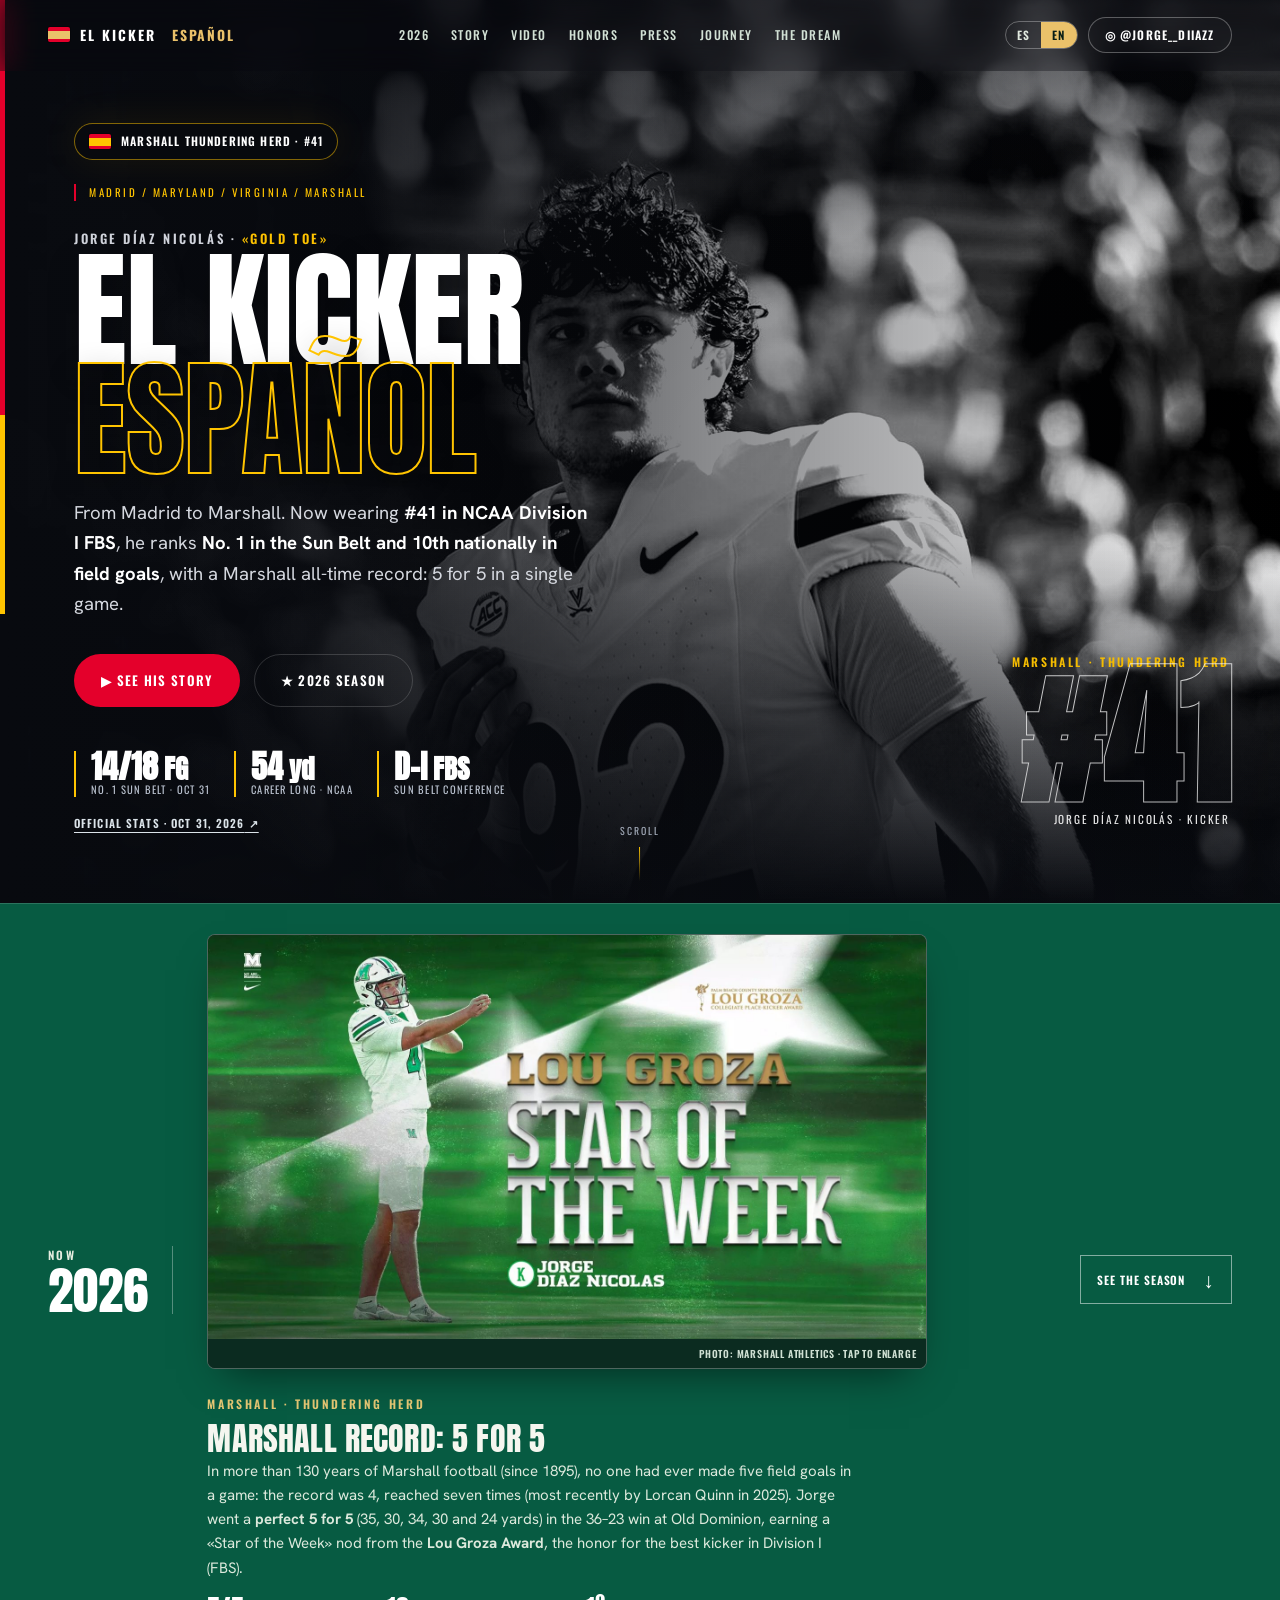
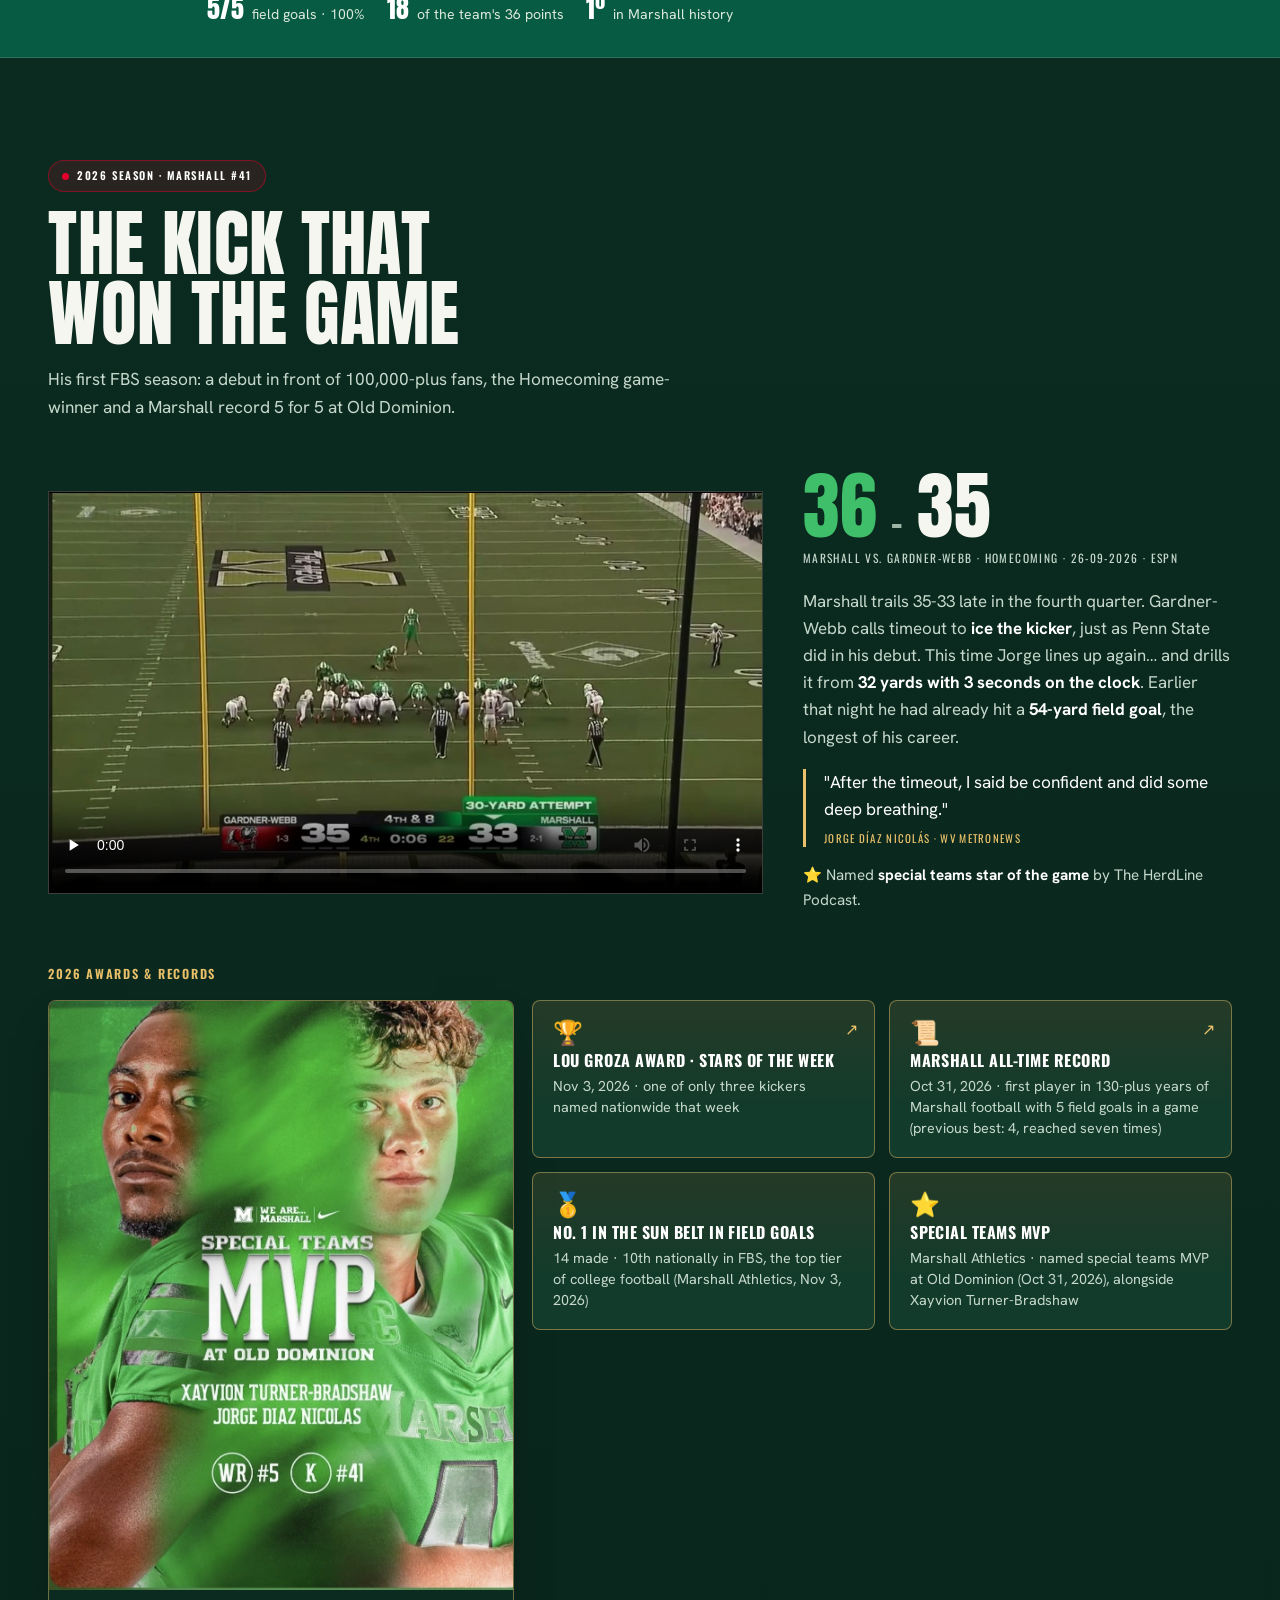
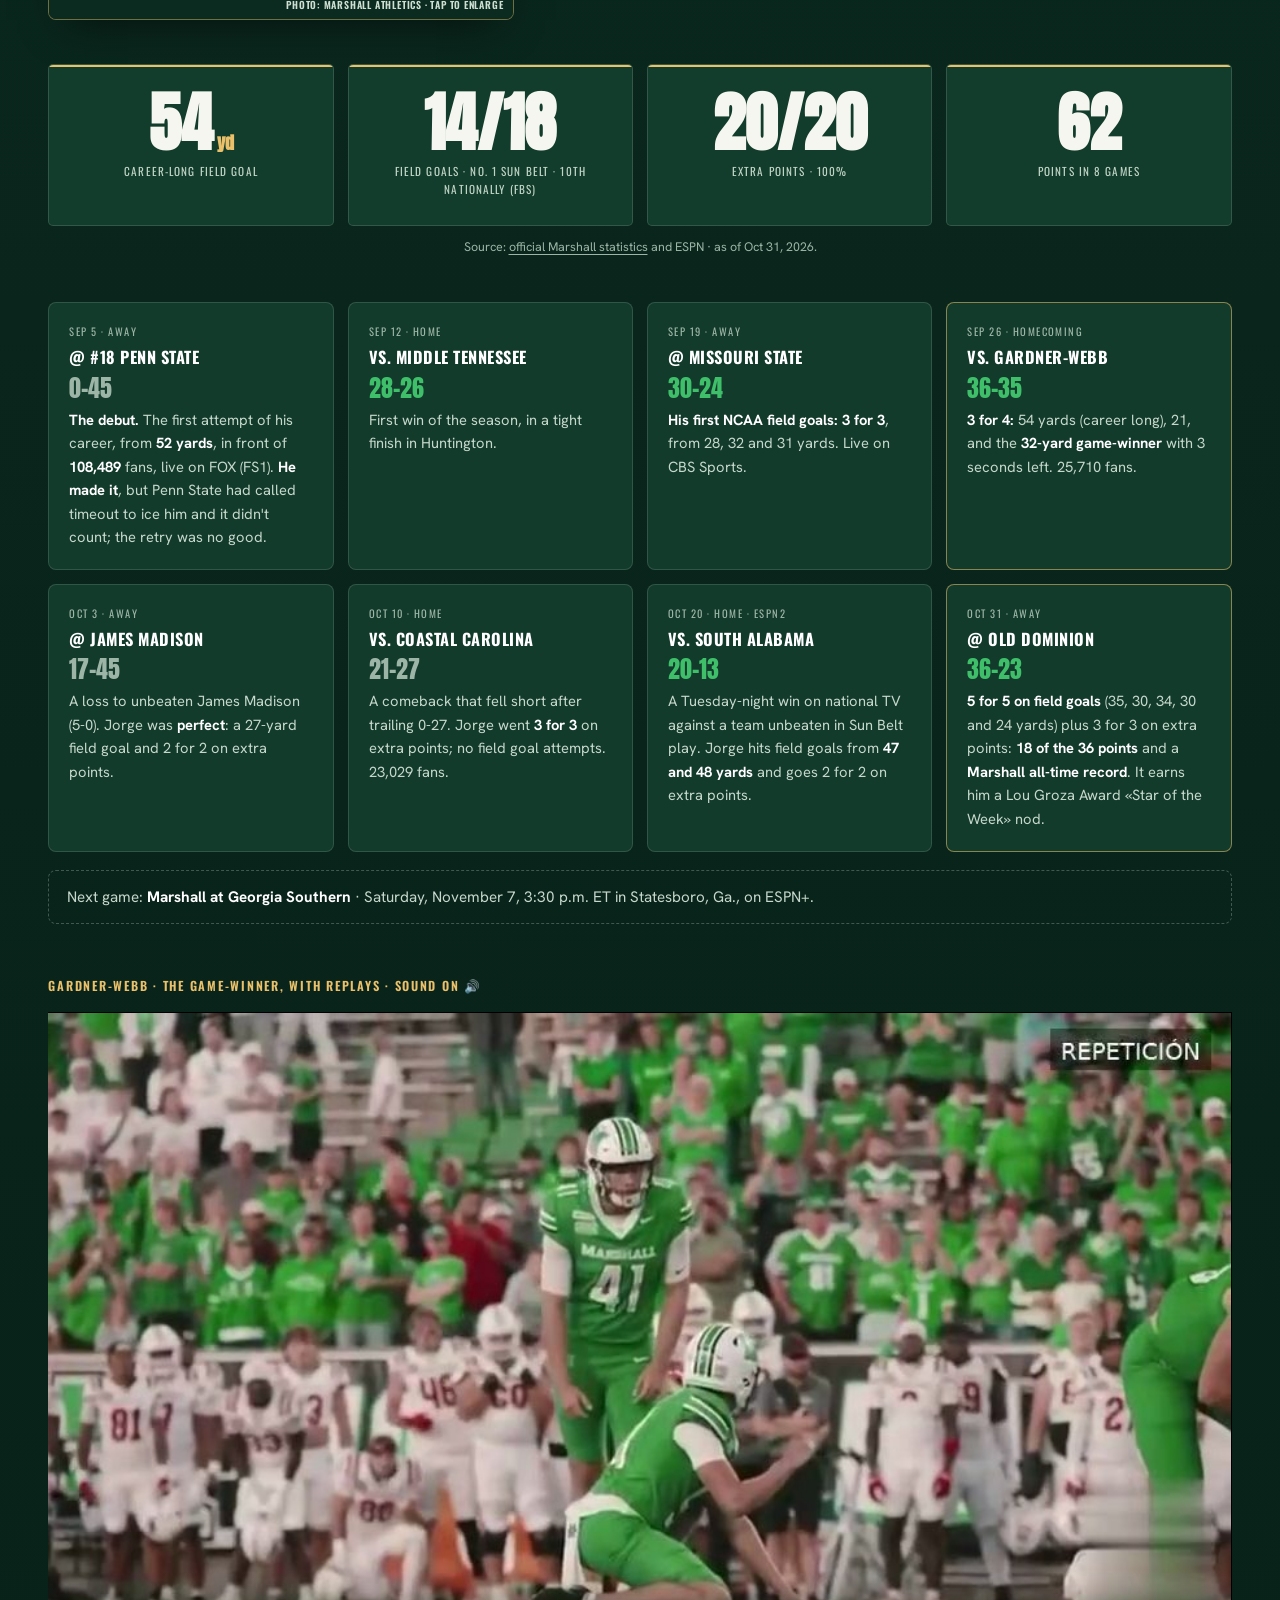
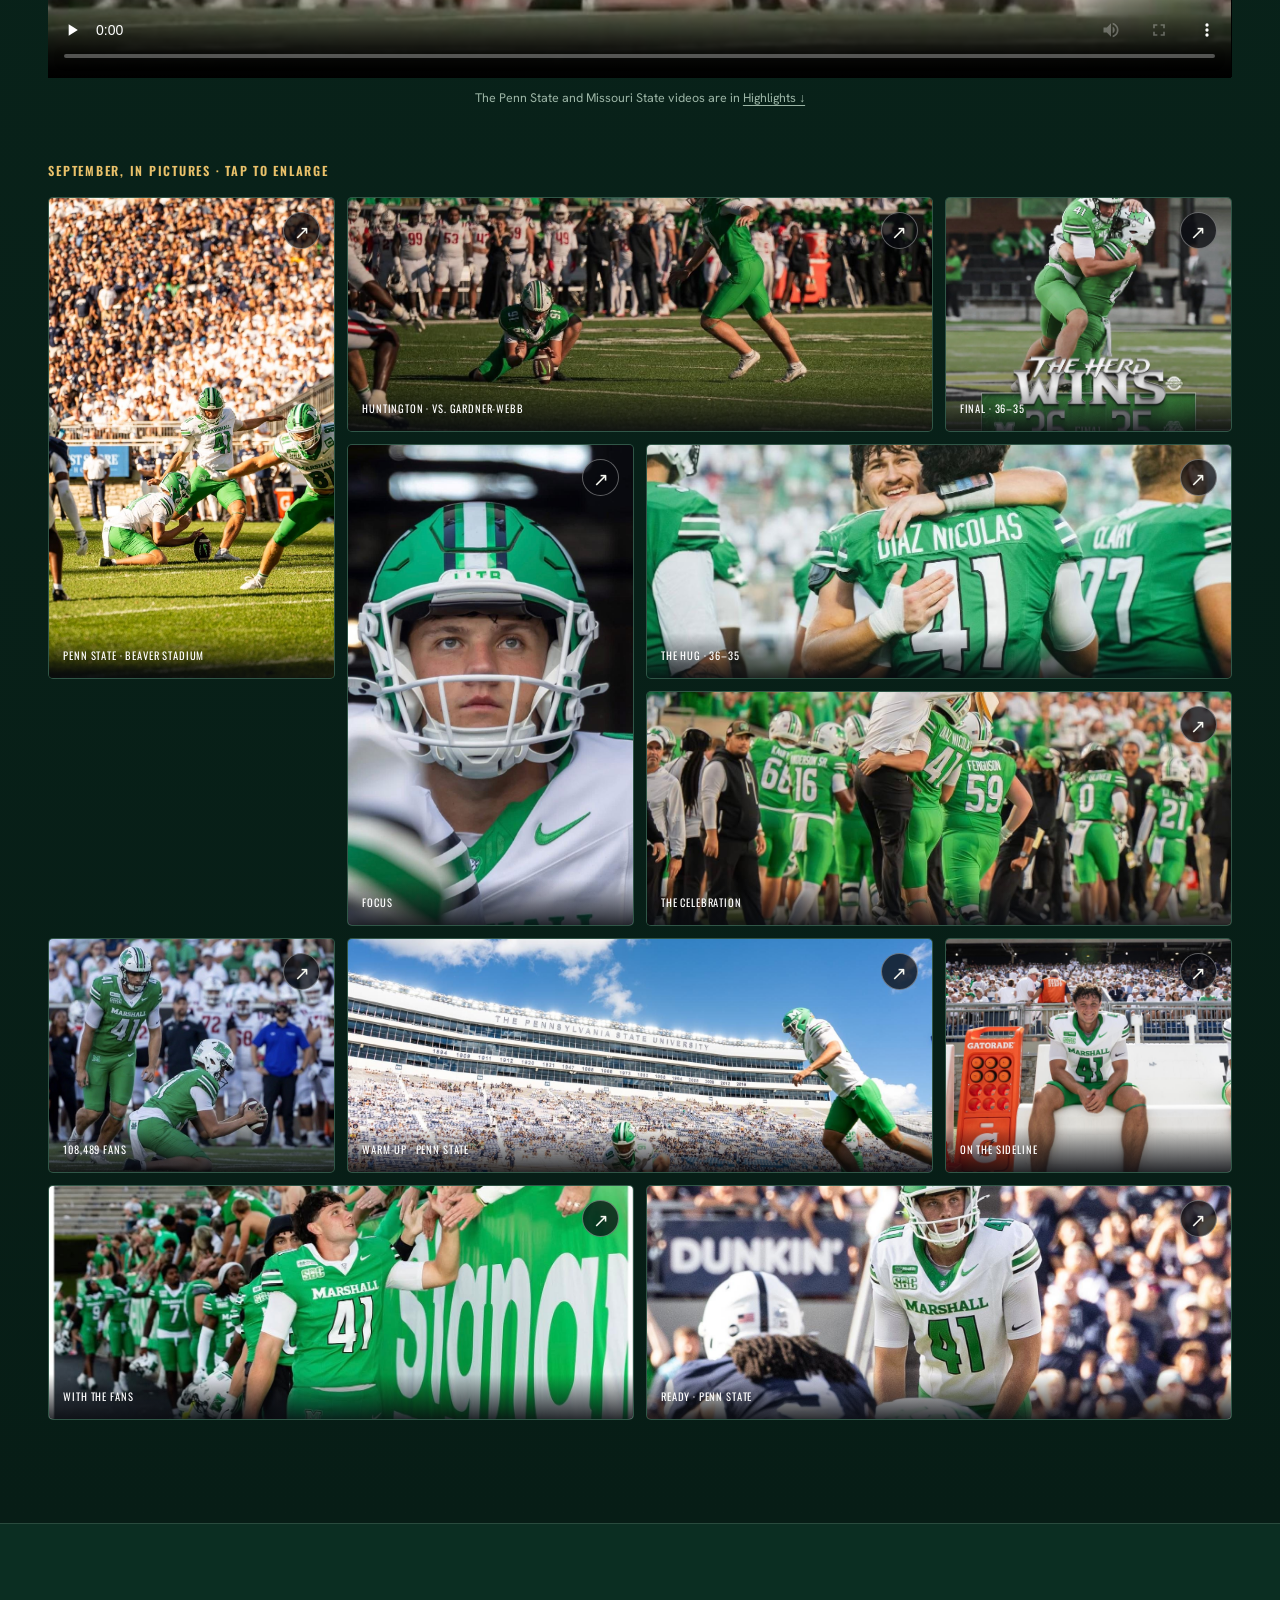
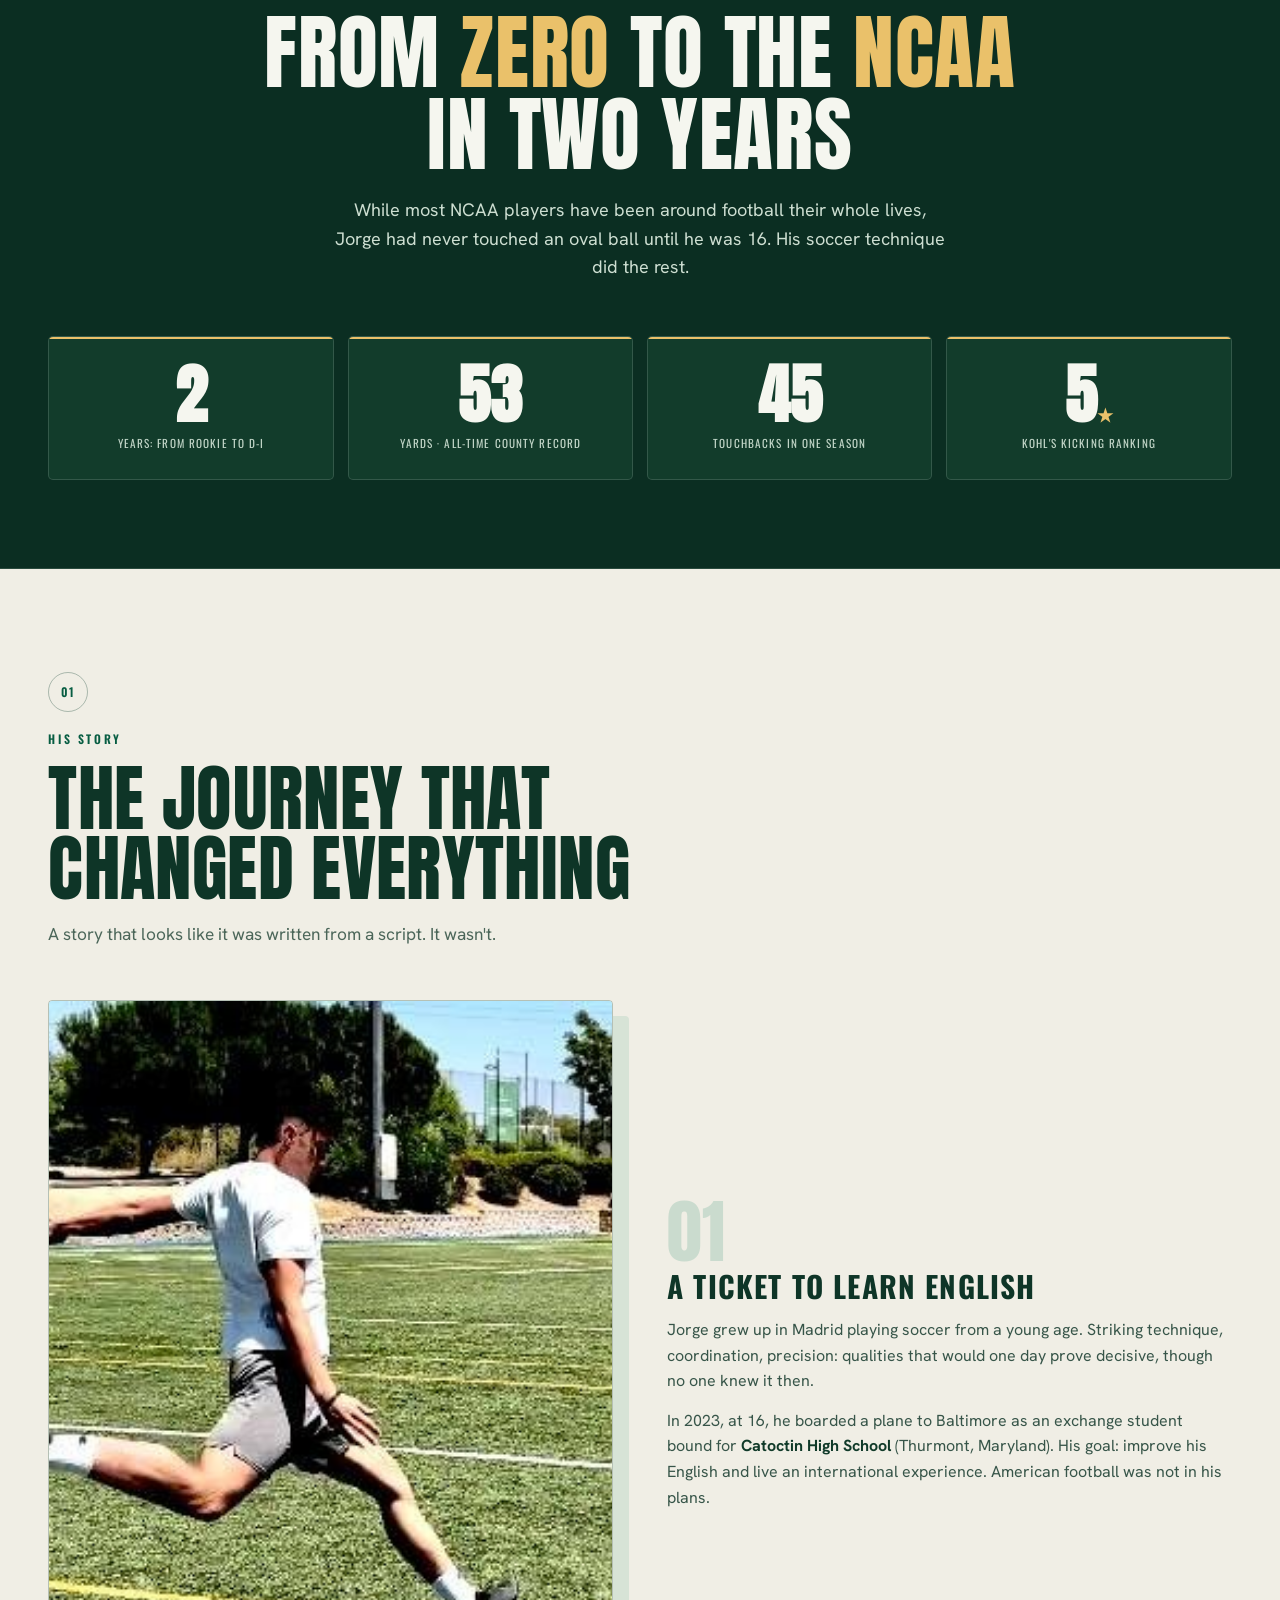
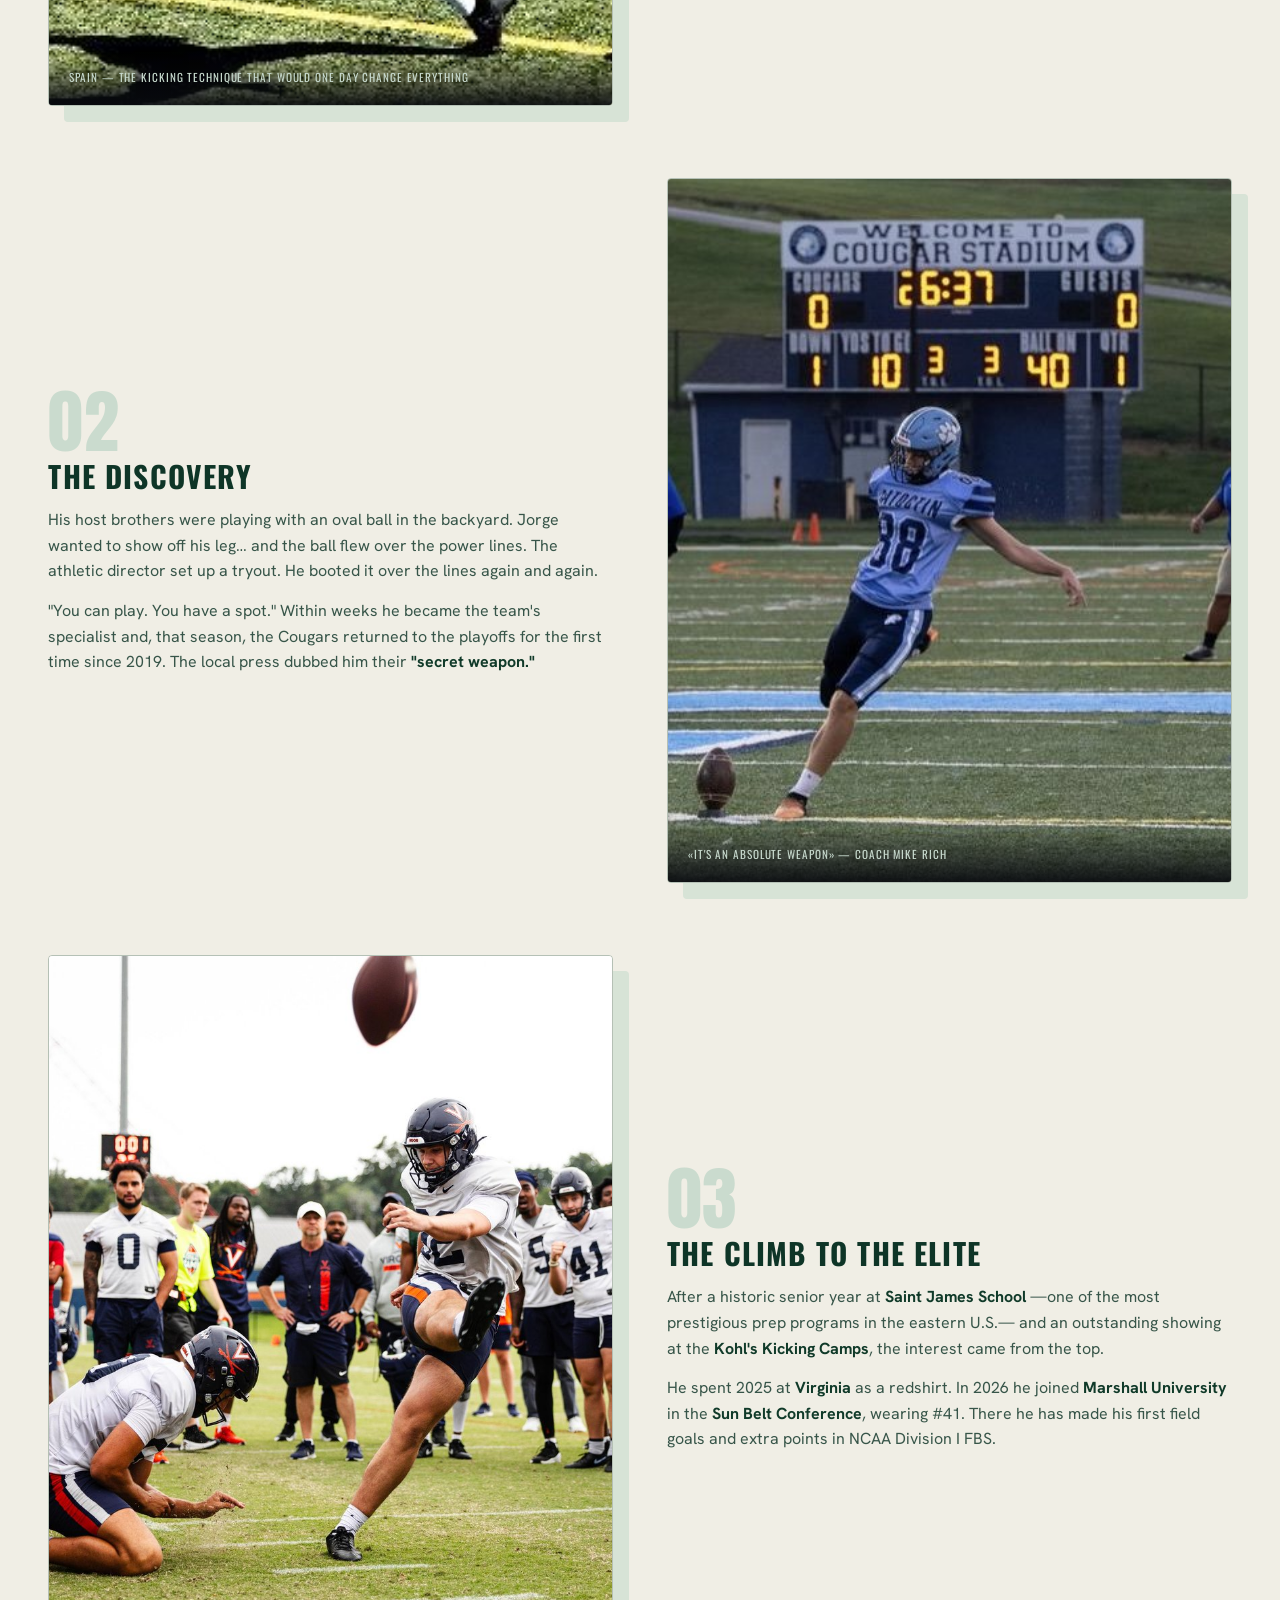
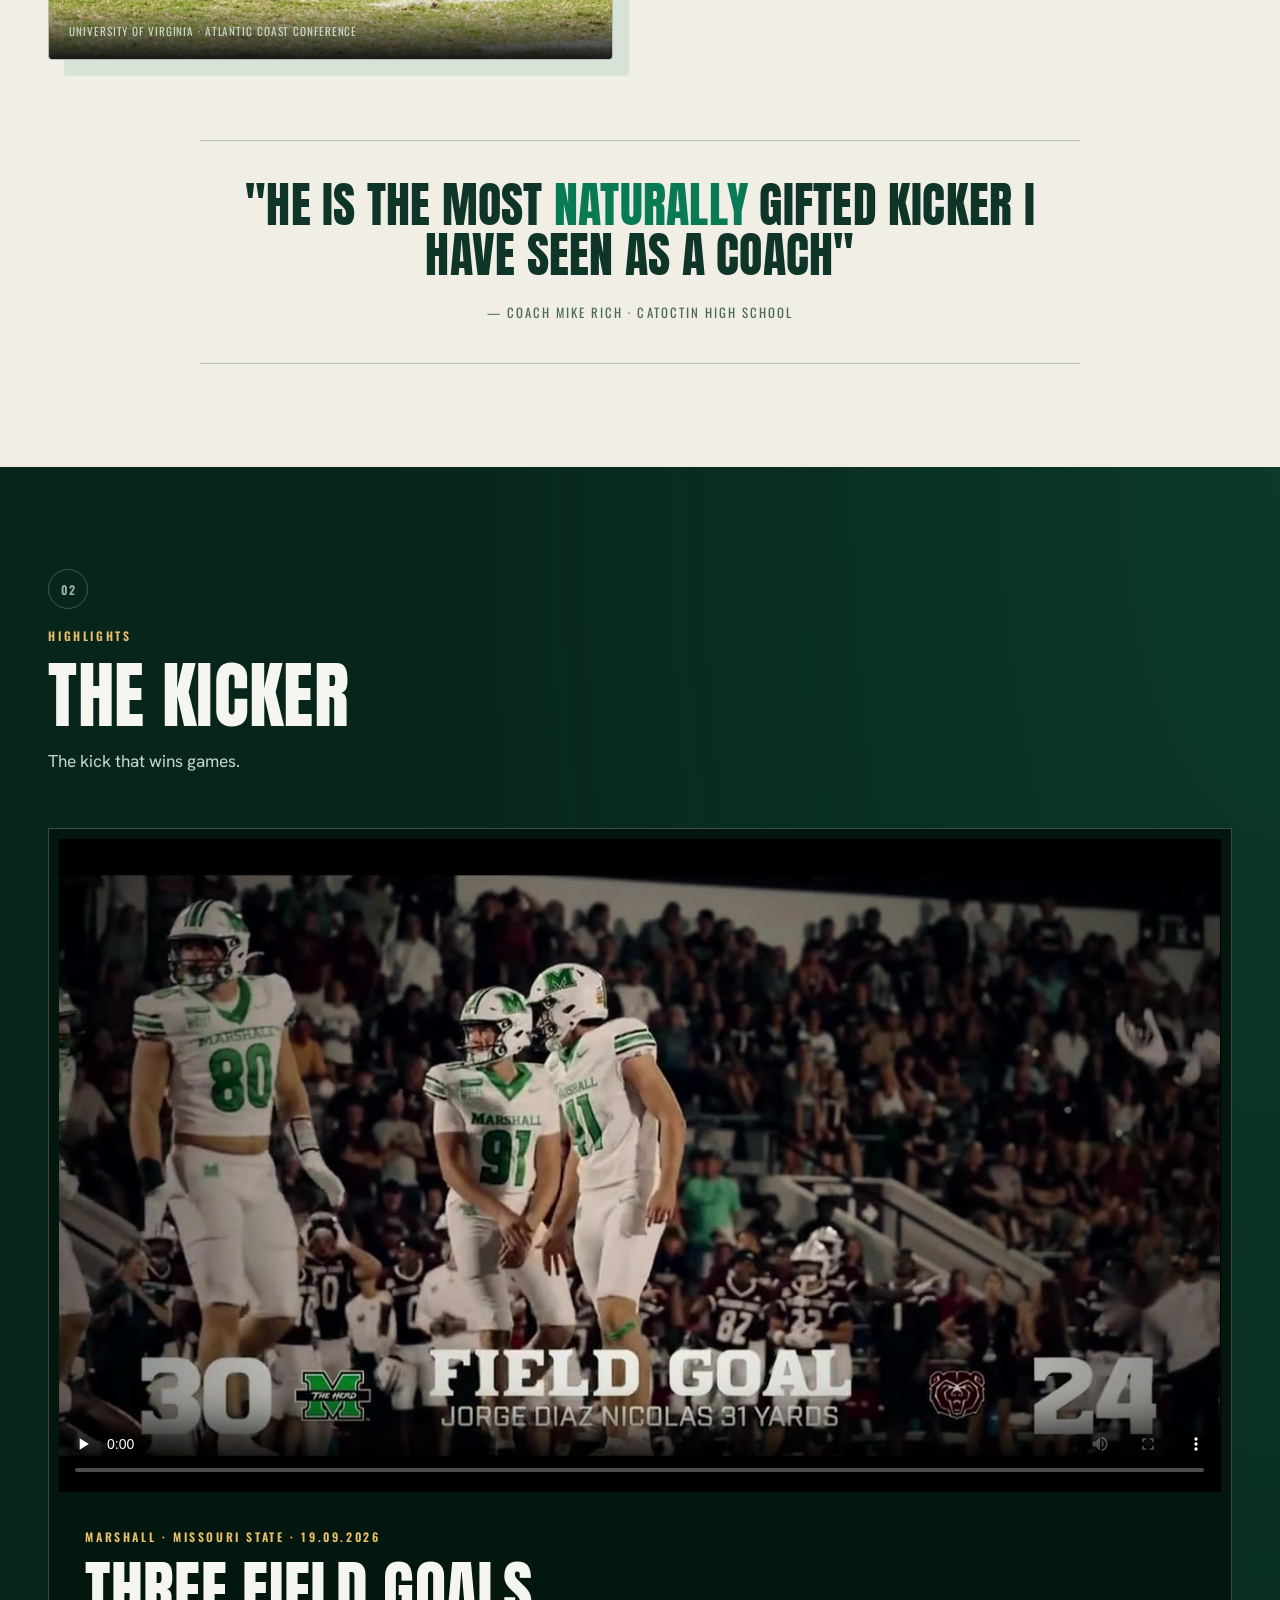
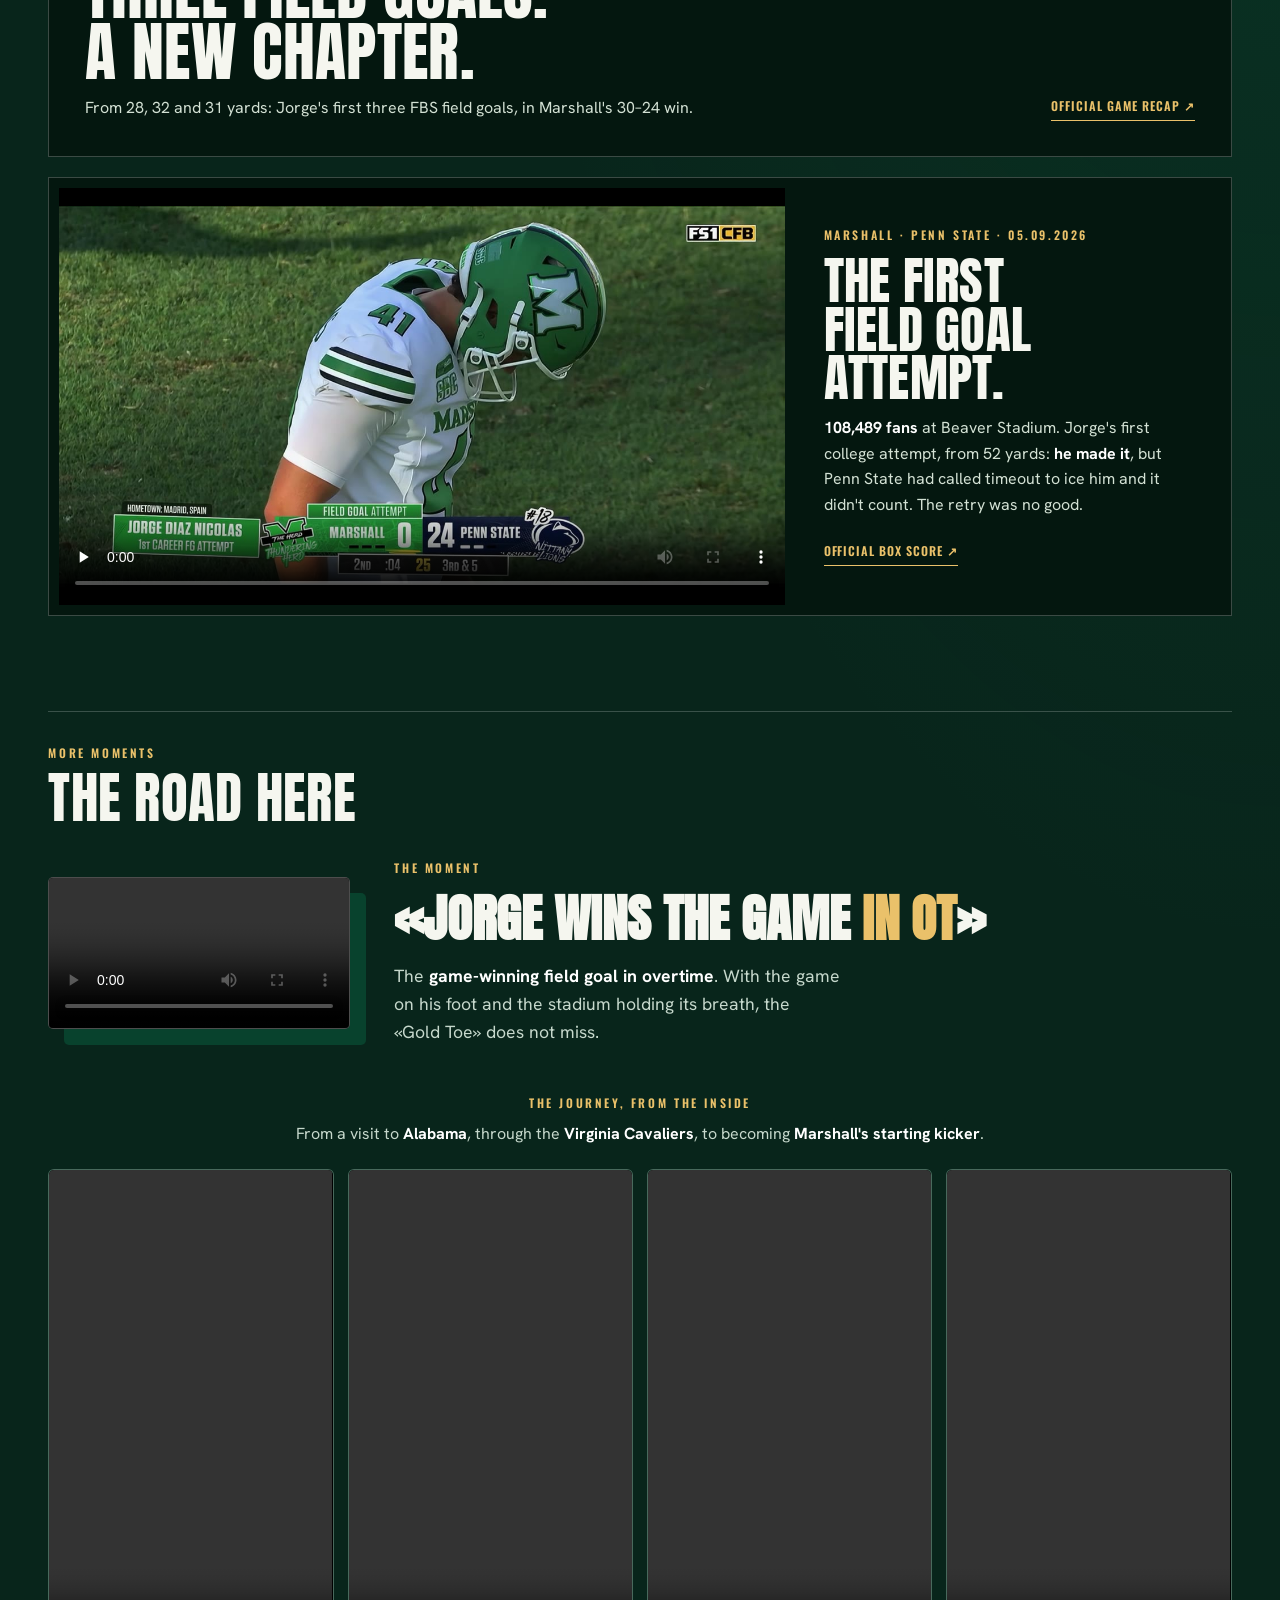
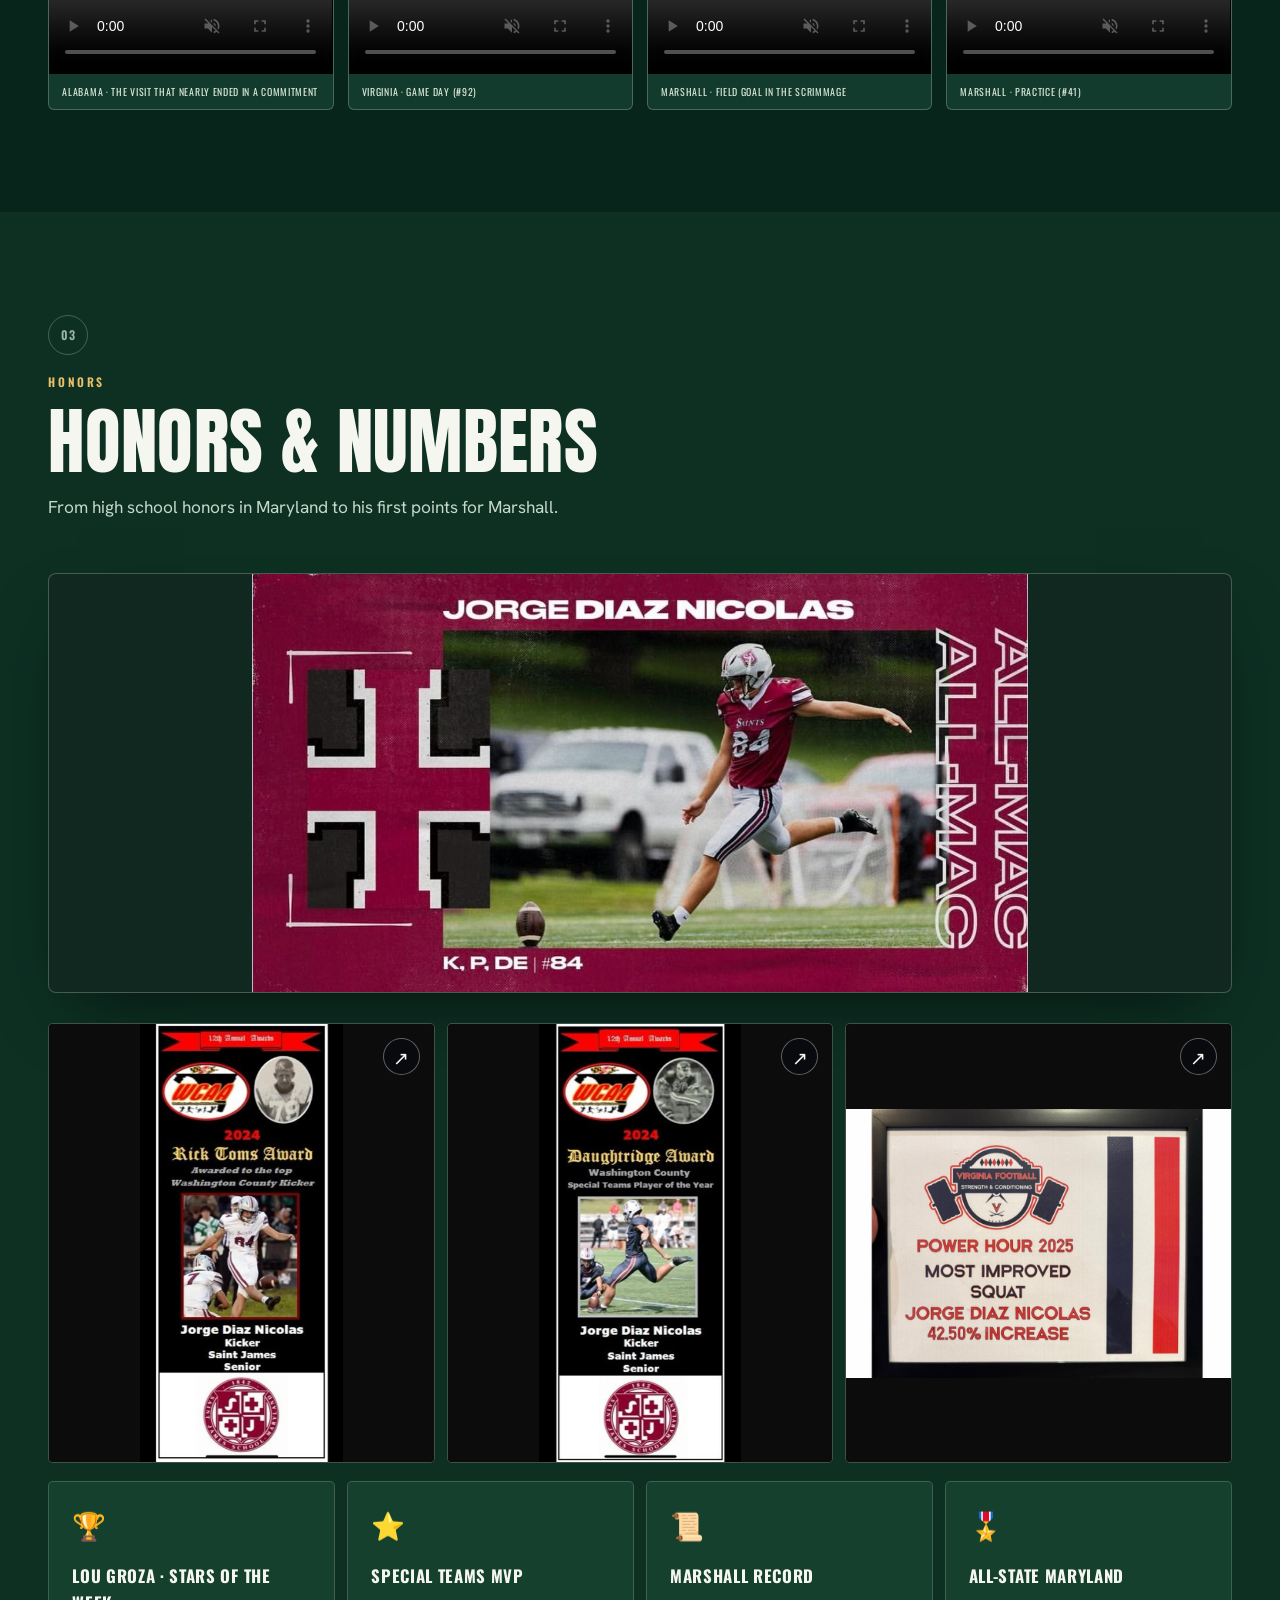
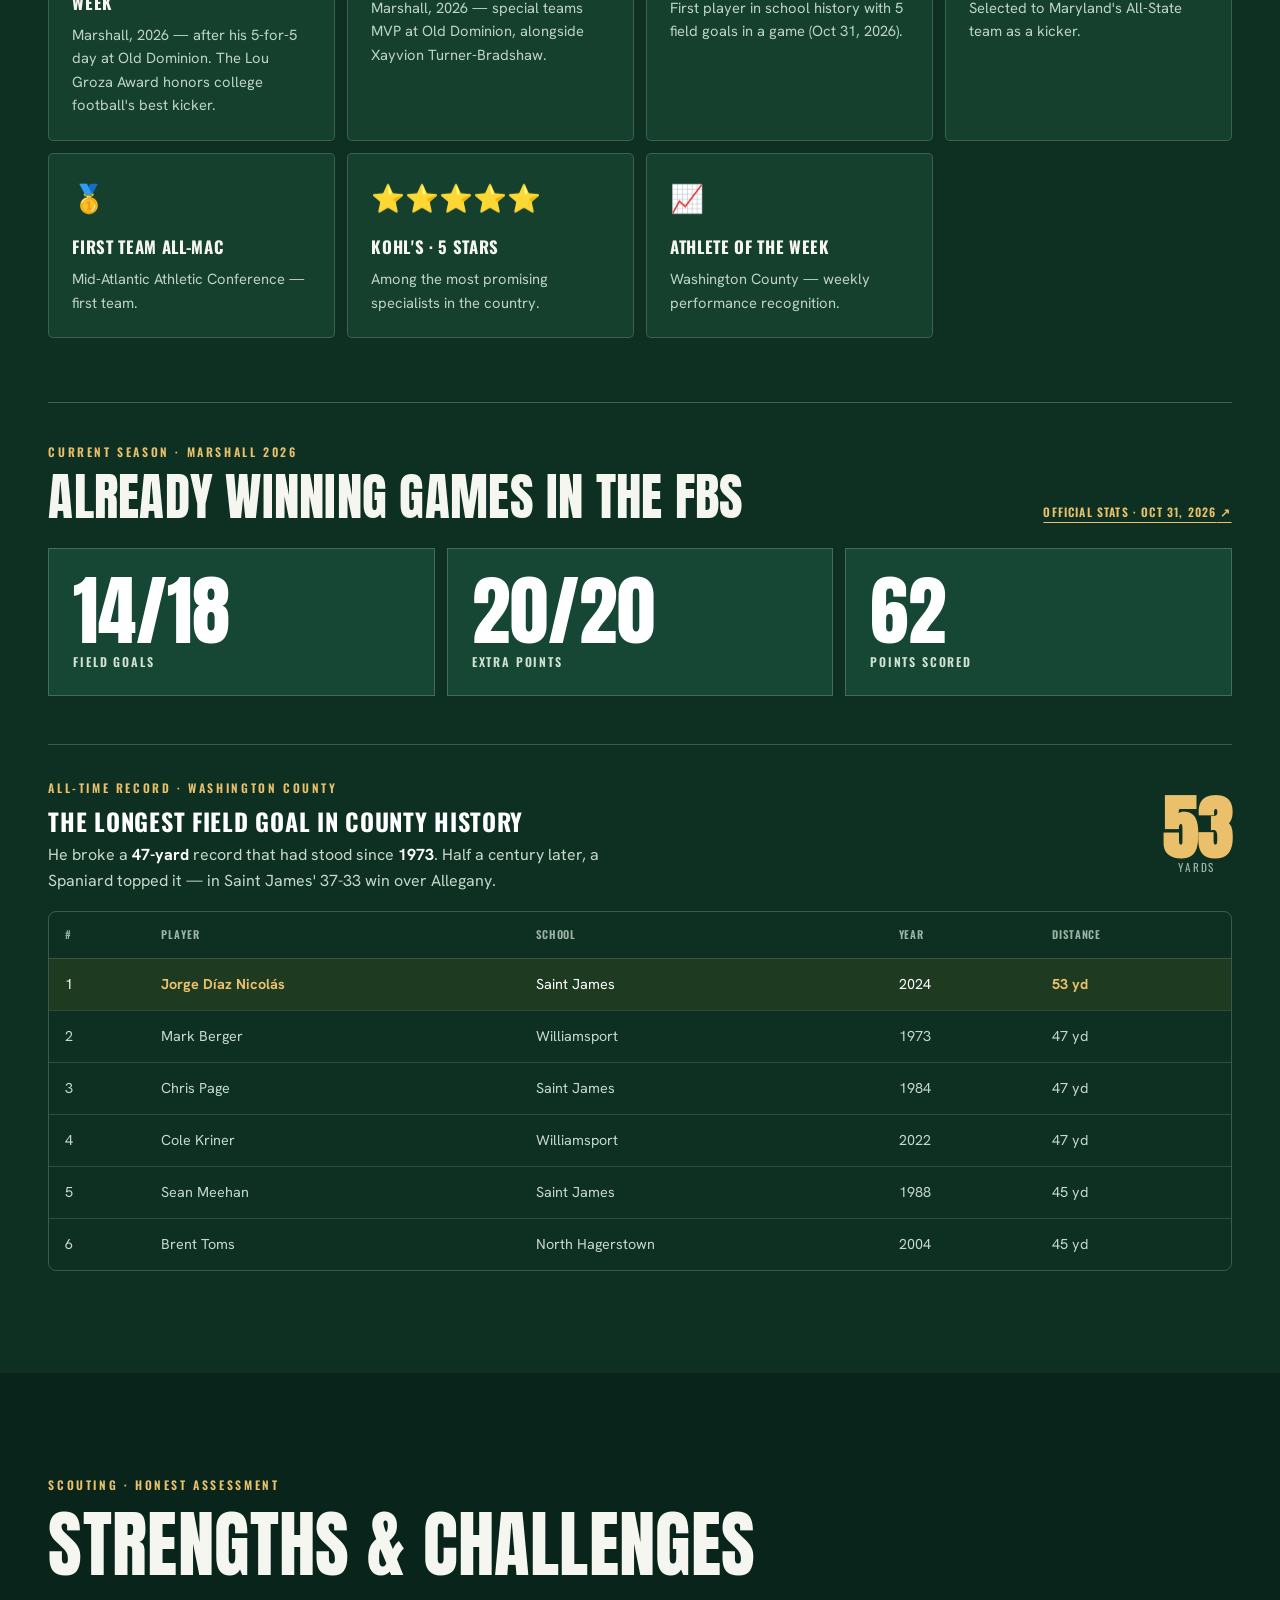
==== index.html @ 135e032d "Portada: nº 1 de la Sun Belt, 10º nacional y récord de Marshall Co-Authored-By: Claude Opus 5.5 <nor" ====
<!DOCTYPE html>
<html lang="es" data-lang="es">
<head>
<meta charset="UTF-8" />
<meta name="viewport" content="width=device-width, initial-scale=1.0" />
<title>Jorge Díaz Nicolás | El Kicker Español · Marshall, NCAA D-I</title>
<meta name="description" content="Jorge Díaz Nicolás, kicker #41 de Marshall Thundering Herd en la NCAA División I FBS y la Sun Belt Conference. De Madrid a sus primeros field goals universitarios." />
<meta property="og:title" content="El Kicker Español — Jorge Díaz Nicolás" />
<meta property="og:description" content="Jorge Díaz Nicolás · Marshall #41 · NCAA D-I FBS · Sun Belt Conference." />
<meta property="og:image" content="assets/hero-bw.jpg" />
<meta property="og:type" content="website" />
<meta name="theme-color" content="#080a0f" />
<link rel="preload" as="image" href="assets/hero-bw.jpg" fetchpriority="high" />
<link rel="preconnect" href="https://fonts.googleapis.com">
<link rel="preconnect" href="https://fonts.gstatic.com" crossorigin>
<link href="https://fonts.googleapis.com/css2?family=Anton&family=Oswald:wght@400;500;600;700&family=Hanken+Grotesk:wght@400;500;600;700;800&display=swap" rel="stylesheet">
<link rel="stylesheet" href="assets/photo-viewer.css">
<style>
:root{
  --ink:#080a0f; --ink2:#0d111a; --panel:#11161f; --card:#141a25;
  --paper:#f3ede1; --text:#e8ebf1; --soft:#aeb6c4; --muted:#7b8494;
  --line:rgba(255,255,255,.10); --line2:rgba(255,255,255,.16);
  --red:#E4002B; --gold:#FFC400; --reddeep:#b80023;
  --maxw:1180px; --r:18px;
  --shadow:0 30px 70px -30px rgba(0,0,0,.7);
}
*{box-sizing:border-box}
html{scroll-behavior:smooth}
body{
  margin:0; background:var(--ink); color:var(--text);
  font-family:"Hanken Grotesk",-apple-system,BlinkMacSystemFont,"Segoe UI",sans-serif;
  -webkit-font-smoothing:antialiased; line-height:1.6; overflow-x:hidden;
}
a{color:inherit;text-decoration:none}
img{display:block;max-width:100%}
.wrap{max-width:var(--maxw);margin:0 auto;padding:0 24px}
.display{font-family:"Anton",sans-serif;font-weight:400;letter-spacing:.01em;line-height:.92;text-transform:uppercase}
.label{font-family:"Oswald",sans-serif;text-transform:uppercase;letter-spacing:.22em;font-size:.74rem;font-weight:600;color:var(--gold)}
.kicker-tag{display:inline-flex;align-items:center;gap:10px;font-family:"Oswald",sans-serif;text-transform:uppercase;letter-spacing:.18em;font-size:.72rem;font-weight:600;color:var(--soft);
  border:1px solid var(--line2);padding:8px 14px;border-radius:100px;background:rgba(255,255,255,.03)}
.flag{width:22px;height:15px;border-radius:2px;overflow:hidden;display:inline-grid;grid-template-rows:1fr 2fr 1fr;flex:none;box-shadow:0 0 0 1px rgba(0,0,0,.3)}
.flag i{display:block}.flag i:nth-child(1),.flag i:nth-child(3){background:var(--red)}.flag i:nth-child(2){background:var(--gold)}

/* reveal */
.rv{opacity:0;transform:translateY(34px);transition:opacity .9s cubic-bezier(.2,.7,.2,1),transform .9s cubic-bezier(.2,.7,.2,1)}
.rv.in{opacity:1;transform:none}
.d1{transition-delay:.08s}.d2{transition-delay:.16s}.d3{transition-delay:.24s}.d4{transition-delay:.32s}

/* ===== NAV ===== */
header{position:fixed;top:0;left:0;right:0;z-index:50;transition:background .4s,border-color .4s,backdrop-filter .4s;border-bottom:1px solid transparent}
header.scrolled{background:rgba(8,10,15,.72);backdrop-filter:saturate(160%) blur(16px);border-bottom:1px solid var(--line)}
.nav{display:flex;align-items:center;justify-content:space-between;height:66px}
.brand{font-family:"Oswald",sans-serif;font-weight:700;letter-spacing:.14em;text-transform:uppercase;font-size:.86rem;display:flex;align-items:center;gap:10px}
.brand b{color:var(--gold);font-weight:700}
.navlinks{display:flex;gap:30px;font-family:"Oswald",sans-serif;text-transform:uppercase;letter-spacing:.12em;font-size:.76rem;font-weight:500}
.navlinks a{color:var(--soft);transition:color .25s}.navlinks a:hover{color:#fff}
.ig{display:inline-flex;align-items:center;gap:8px;border:1px solid var(--line2);padding:8px 16px;border-radius:100px;font-family:"Oswald",sans-serif;text-transform:uppercase;letter-spacing:.1em;font-size:.74rem;font-weight:600;transition:.25s;background:rgba(255,255,255,.02)}
.ig:hover{background:var(--gold);color:#111;border-color:var(--gold)}
@media(max-width:900px){.navlinks{display:none}}

/* ===== HERO ===== */
.hero{position:relative;min-height:100svh;display:grid;grid-template-columns:1.02fr .98fr;align-items:stretch;background:
  radial-gradient(1200px 700px at 12% -10%,rgba(228,0,43,.16),transparent 60%),
  radial-gradient(900px 600px at 100% 110%,rgba(255,196,0,.10),transparent 55%),var(--ink)}
.hero-left{display:flex;flex-direction:column;justify-content:center;padding:120px 0 60px;position:relative;z-index:2}
.hero-left .inner{max-width:560px;margin-left:auto;padding:0 40px 0 24px}
.h-name{font-family:"Oswald",sans-serif;font-weight:600;letter-spacing:.28em;text-transform:uppercase;color:var(--soft);font-size:.84rem;margin:20px 0 4px}
h1.titlewall{font-size:clamp(3.3rem,8.4vw,6.6rem);margin:6px 0 0}
h1.titlewall .l2{color:transparent;-webkit-text-stroke:1.4px var(--gold);text-stroke:1.4px var(--gold)}
.hero p.lede{color:var(--soft);font-size:1.12rem;max-width:480px;margin:24px 0 0}
.hero p.lede b{color:#fff;font-weight:700}
.cta{display:flex;gap:14px;flex-wrap:wrap;margin-top:34px}
.btn{display:inline-flex;align-items:center;gap:10px;padding:15px 26px;border-radius:100px;font-family:"Oswald",sans-serif;text-transform:uppercase;letter-spacing:.1em;font-weight:600;font-size:.82rem;transition:.25s;border:1px solid transparent;cursor:pointer}
.btn-primary{background:var(--red);color:#fff}.btn-primary:hover{background:var(--reddeep);transform:translateY(-2px)}
.btn-ghost{border-color:var(--line2);color:#fff}.btn-ghost:hover{border-color:#fff;background:rgba(255,255,255,.05)}
.hero-mini{display:flex;gap:30px;margin-top:42px;flex-wrap:wrap}
.hero-mini div{border-left:2px solid var(--red);padding-left:14px}
.hero-mini b{font-family:"Anton";font-size:1.7rem;display:block;line-height:1}
.hero-mini span{font-family:"Oswald";text-transform:uppercase;letter-spacing:.12em;font-size:.66rem;color:var(--muted)}
.hero-right{position:relative;overflow:hidden}
.hero-right .ph{position:absolute;inset:0;background:url('assets/hero-bw.jpg') 50% 20%/cover no-repeat;filter:contrast(1.08);transform:scale(1.05)}
.hero-right .grad{position:absolute;inset:0;background:
  linear-gradient(90deg,var(--ink) 0%,rgba(8,10,15,.5) 24%,transparent 52%),
  linear-gradient(0deg,var(--ink),transparent 40%),
  linear-gradient(180deg,rgba(8,10,15,.55),transparent 26%)}
.hero-right .clip-tag{position:absolute;left:26px;bottom:26px;z-index:3;font-family:"Oswald";text-transform:uppercase;letter-spacing:.14em;font-size:.66rem;color:var(--soft);border:1px solid var(--line2);padding:7px 13px;border-radius:100px;background:rgba(8,10,15,.5);backdrop-filter:blur(6px)}
.scrolldown{position:absolute;left:50%;bottom:22px;transform:translateX(-50%);z-index:4;font-family:"Oswald";text-transform:uppercase;letter-spacing:.2em;font-size:.62rem;color:var(--muted);display:flex;flex-direction:column;align-items:center;gap:8px}
.scrolldown .line{width:1px;height:34px;background:linear-gradient(var(--gold),transparent);animation:drop 1.8s infinite}
@keyframes drop{0%{transform:scaleY(.2);transform-origin:top;opacity:0}40%{opacity:1}100%{transform:scaleY(1);transform-origin:top;opacity:0}}
@media(max-width:900px){
  .hero{grid-template-columns:1fr;min-height:auto}
  .hero-right{height:64vh;order:-1}
  .hero-left .inner{margin:0;padding:36px 24px 10px;max-width:none}
  .hero-left{padding:0 0 40px}
  .hero-right .grad{background:linear-gradient(0deg,var(--ink) 2%,transparent 46%),linear-gradient(180deg,rgba(8,10,15,.4),transparent 30%)}
  .scrolldown{display:none}
}

/* ===== STATEMENT BAND ===== */
.band{background:linear-gradient(180deg,var(--ink),var(--ink2));border-top:1px solid var(--line);border-bottom:1px solid var(--line);padding:74px 0}
.band .big{font-size:clamp(2.4rem,6.4vw,5rem);text-align:center;line-height:1}
.band .big em{font-style:normal;color:var(--gold)}
.band .sub{text-align:center;color:var(--soft);max-width:620px;margin:20px auto 0}
.kpis{display:grid;grid-template-columns:repeat(4,1fr);gap:18px;margin-top:54px}
.kpi{background:var(--card);border:1px solid var(--line);border-radius:var(--r);padding:26px 22px;text-align:center;position:relative;overflow:hidden}
.kpi:before{content:"";position:absolute;top:0;left:0;right:0;height:3px;background:linear-gradient(90deg,var(--red),var(--gold))}
.kpi b{font-family:"Anton";font-size:clamp(2.4rem,5vw,3.4rem);display:block;line-height:1}
.kpi b small{font-size:1.1rem;color:var(--gold)}
.kpi>span{font-family:"Oswald";text-transform:uppercase;letter-spacing:.1em;font-size:.7rem;color:var(--muted);display:block;margin-top:8px}
@media(max-width:720px){.kpis{grid-template-columns:repeat(2,1fr)}}

/* ===== SECTIONS ===== */
section{padding:108px 0}
.sec-head{margin-bottom:48px;max-width:760px}
.sec-head .label{display:block;margin-bottom:14px}
.sec-head h2{font-size:clamp(2.1rem,5vw,3.4rem);margin:0;line-height:1.02}
.sec-head p{color:var(--soft);font-size:1.08rem;margin:18px 0 0}
.secnum{font-family:"Anton";font-size:.9rem;color:var(--muted);letter-spacing:.1em;display:block;margin-bottom:10px}

/* story */
.story{background:var(--ink)}
.acts{display:grid;grid-template-columns:1fr 1fr;gap:54px;align-items:center}
.acts.rev{direction:rtl}.acts.rev>*{direction:ltr}
.act-media{border-radius:var(--r);overflow:hidden;border:1px solid var(--line);box-shadow:var(--shadow);position:relative}
.act-media img{width:100%;height:100%;object-fit:cover;aspect-ratio:4/5}
.act-media .cap{position:absolute;left:0;right:0;bottom:0;padding:18px 20px;background:linear-gradient(0deg,rgba(8,10,15,.92),transparent);font-family:"Oswald";text-transform:uppercase;letter-spacing:.08em;font-size:.7rem;color:var(--soft)}
.act h3{font-family:"Oswald";font-weight:700;text-transform:uppercase;letter-spacing:.04em;font-size:1.5rem;margin:0 0 6px}
.act .step{font-family:"Anton";color:transparent;-webkit-text-stroke:1.2px var(--line2);font-size:2.4rem;line-height:1;margin-bottom:4px}
.act p{color:var(--soft);margin:14px 0 0}
.act p+p{margin-top:14px}
.acts+.acts{margin-top:72px}
.pullquote{margin:80px auto 0;max-width:880px;text-align:center}
.pullquote q{font-family:"Anton";text-transform:uppercase;font-size:clamp(1.7rem,4.4vw,3rem);line-height:1.04;quotes:none;display:block}
.pullquote q em{font-style:normal;color:var(--gold)}
.pullquote cite{display:block;margin-top:22px;font-family:"Oswald";text-transform:uppercase;letter-spacing:.16em;font-size:.8rem;color:var(--soft);font-style:normal}
@media(max-width:820px){.acts,.acts.rev{grid-template-columns:1fr;direction:ltr;gap:26px}.act-media img{aspect-ratio:16/11}}

/* video */
.video{background:linear-gradient(180deg,var(--ink2),var(--ink))}
.player{border-radius:22px;overflow:hidden;border:1px solid var(--line2);box-shadow:var(--shadow);position:relative;background:#000}
.player video{width:100%;display:block;aspect-ratio:16/9;object-fit:cover;background:#000}
.feat-win{display:grid;grid-template-columns:auto 1fr;gap:44px;align-items:center}
.feat-video video{display:block;max-height:76vh;width:auto;max-width:100%;border-radius:18px;border:1px solid var(--line2);box-shadow:var(--shadow);background:#000}
.feat-text .label{display:block;margin-bottom:16px}
.feat-text h3{font-family:"Anton";text-transform:uppercase;font-size:clamp(2rem,4.2vw,3.2rem);line-height:.98;margin:0 0 18px}
.feat-text h3 em{font-style:normal;color:var(--gold)}
.feat-text p{color:var(--soft);font-size:1.1rem;margin:0;max-width:460px}
.feat-text p b{color:#fff}
@media(max-width:820px){.feat-win{grid-template-columns:1fr;gap:24px;justify-items:center;text-align:center}.feat-text p{margin:0 auto}}
.vert-row{display:grid;grid-template-columns:repeat(4,1fr);gap:14px;margin-top:18px}
.vert-card{border-radius:16px;overflow:hidden;border:1px solid var(--line2);background:var(--card)}
.vert-card video{width:100%;display:block;aspect-ratio:9/16;object-fit:cover;background:#000}
.vert-card .vcap{padding:11px 13px;font-family:"Oswald";text-transform:uppercase;letter-spacing:.07em;font-size:.62rem;color:var(--soft);line-height:1.35}
@media(max-width:760px){.vert-row{grid-template-columns:repeat(2,1fr)}}
.mar-head{text-align:center;margin-top:48px}
.mar-head .label{display:block;margin-bottom:8px}
.mar-head p{color:var(--soft);margin:0 0 22px}

/* palmarés */
.honors{background:var(--ink)}
.allmac-banner{width:100%;border-radius:var(--r);border:1px solid var(--line2);box-shadow:var(--shadow);margin-bottom:30px}
.award-grid{display:grid;grid-template-columns:repeat(3,1fr);gap:18px}
.award{background:var(--card);border:1px solid var(--line);border-radius:var(--r);padding:26px;transition:.3s;position:relative}
.award:hover{border-color:var(--line2);transform:translateY(-4px)}
.award .ic{font-size:1.7rem}
.award h4{font-family:"Oswald";text-transform:uppercase;letter-spacing:.04em;font-size:1.05rem;margin:14px 0 6px}
.award p{color:var(--muted);font-size:.92rem;margin:0}
.statline{margin-top:18px;border:1px solid var(--line);border-radius:var(--r);overflow:hidden}
.statline .row{display:grid;grid-template-columns:1fr auto;gap:16px;padding:16px 22px;border-bottom:1px solid var(--line);align-items:center}
.statline .row:last-child{border-bottom:0}
.statline .row:nth-child(odd){background:rgba(255,255,255,.015)}
.statline .row span{color:var(--soft);font-size:.96rem}
.statline .row b{font-family:"Anton";font-size:1.4rem;color:#fff}
.statline .row b small{color:var(--gold);font-size:.8rem}
@media(max-width:780px){.award-grid{grid-template-columns:1fr}}
.award-imgs{display:grid;grid-template-columns:repeat(3,1fr);gap:18px;margin-bottom:18px}
.award-imgs a{display:block;height:440px;border-radius:var(--r);overflow:hidden;border:1px solid var(--line2);background:#0c0c0c}
.award-imgs img{width:100%;height:100%;object-fit:contain;background:#0c0c0c}
@media(max-width:780px){.award-imgs{grid-template-columns:1fr}.award-imgs a{height:auto}}
.charts-grid{display:grid;grid-template-columns:1.15fr 1fr 1fr;gap:18px;margin-top:30px}
.chart-card{background:var(--card);border:1px solid var(--line);border-radius:var(--r);padding:22px}
.chart-card h4{font-family:"Oswald";text-transform:uppercase;letter-spacing:.06em;font-size:.92rem;margin:0 0 14px;color:#fff}
.chart-box{position:relative;height:262px}
.chart-card .cnote{display:block;margin-top:12px;font-size:.8rem;color:var(--muted)}
@media(max-width:880px){.charts-grid{grid-template-columns:1fr}}
.cmp{margin-top:18px;overflow-x:auto;border:1px solid var(--line);border-radius:var(--r)}
.cmp table{width:100%;border-collapse:collapse;min-width:640px}
.cmp th,.cmp td{padding:14px 16px;text-align:left;border-bottom:1px solid var(--line);font-size:.9rem;color:var(--soft)}
.cmp th{font-family:"Oswald";text-transform:uppercase;letter-spacing:.08em;font-size:.68rem;color:var(--muted);font-weight:600}
.cmp tr:last-child td{border-bottom:0}
.cmp tr.me{background:rgba(255,196,0,.07)}
.cmp tr.me td{color:#fff}
.cmp .gold{color:var(--gold);font-weight:700}
.cmp small{color:var(--muted)}
.cmp td.dist b{color:var(--gold)}
.rec-head{display:flex;justify-content:space-between;align-items:center;gap:24px;flex-wrap:wrap;margin-top:48px}
.rec-title{font-family:"Oswald";text-transform:uppercase;letter-spacing:.03em;font-size:1.5rem;margin:0 0 8px;color:#fff;line-height:1.1}
.rec-sub{color:var(--soft);margin:0;max-width:560px}
.rec-sub b{color:#fff}
.rec-big{font-family:"Anton";text-align:center;line-height:.85;flex:none}
.rec-big b{font-size:4.4rem;color:var(--gold);display:block}
.rec-big span{font-family:"Oswald";text-transform:uppercase;letter-spacing:.16em;font-size:.7rem;color:var(--muted)}
@media(max-width:620px){.rec-big b{font-size:3rem}}
.rank-chip{display:inline-flex;align-items:center;gap:8px;background:rgba(255,196,0,.08);border:1px solid rgba(255,196,0,.3);border-radius:100px;padding:10px 20px;font-family:"Oswald";text-transform:uppercase;letter-spacing:.07em;font-size:.74rem;color:var(--soft);margin-bottom:26px}
.rank-chip b{color:var(--gold);font-weight:700}
.metrics-grid{display:grid;grid-template-columns:1fr 1fr;gap:18px 44px}
.metric .m-top{display:flex;justify-content:space-between;align-items:baseline;gap:12px;margin-bottom:9px}
.metric .m-top span{font-family:"Oswald";text-transform:uppercase;letter-spacing:.05em;font-size:.74rem;color:var(--soft)}
.metric .m-top b{font-family:"Anton";font-size:1.05rem;color:#fff;white-space:nowrap}
.metric .m-bar{height:7px;border-radius:100px;background:rgba(255,255,255,.08);overflow:hidden}
.metric .m-bar i{display:block;height:100%;width:0;border-radius:100px;background:linear-gradient(90deg,var(--red),var(--gold));transition:width 1.1s cubic-bezier(.2,.7,.2,1)}
.metrics-grid.in .m-bar i{width:var(--w)}
@media(max-width:720px){.metrics-grid{grid-template-columns:1fr}}
.scouting{background:linear-gradient(180deg,var(--ink2),var(--ink))}
.scout-grid{display:grid;grid-template-columns:1fr 1fr;gap:44px}
.sc-h{font-family:"Oswald";text-transform:uppercase;letter-spacing:.1em;font-size:.82rem;font-weight:600;margin:0 0 12px}
.sc-h.ok{color:#3fbf6a}
.sc-h.todo{color:#ff7a3c}
.sc-list{list-style:none;margin:0;padding:0}
.sc-list li{position:relative;padding:15px 0 15px 30px;border-bottom:1px solid var(--line);color:var(--soft);font-size:.98rem}
.sc-list li:last-child{border-bottom:0}
.sc-list li b{color:#fff}
.sc-list li:before{position:absolute;left:0;top:15px;font-weight:700}
.ok-list li:before{content:"✓";color:#3fbf6a}
.todo-list li:before{content:"○";color:#ff7a3c}
.projection{margin-top:38px;background:var(--card);border:1px solid var(--line);border-left:3px solid var(--gold);border-radius:var(--r);padding:28px 32px}
.projection h4{font-family:"Oswald";text-transform:uppercase;letter-spacing:.1em;font-size:.8rem;margin:0 0 12px;color:var(--gold)}
.projection p{margin:0;color:var(--soft);font-size:1.06rem;max-width:880px}
.projection b{color:#fff}
@media(max-width:780px){.scout-grid{grid-template-columns:1fr;gap:24px}}

/* prensa */
.press{background:linear-gradient(180deg,var(--ink),var(--ink2))}
.press-wrap{display:grid;grid-template-columns:.92fr 1.08fr;gap:48px;align-items:start}
.clip{border-radius:14px;overflow:hidden;border:1px solid var(--line2);box-shadow:var(--shadow);background:var(--paper);transform:rotate(-1.4deg);transition:.4s}
.clip:hover{transform:rotate(0)}
.clip img{width:100%}
.press blockquote{margin:0 0 22px;padding-left:22px;border-left:3px solid var(--gold)}
.press blockquote p{font-size:1.18rem;color:#fff;margin:0}
.press blockquote cite{display:block;margin-top:8px;font-family:"Oswald";text-transform:uppercase;letter-spacing:.12em;font-size:.74rem;color:var(--gold);font-style:normal}
.press-cards{display:flex;flex-direction:column;gap:12px;margin-top:24px}
.pcard{display:flex;align-items:center;gap:16px;background:var(--card);border:1px solid var(--line);border-radius:14px;padding:16px 20px;transition:.25s}
.pcard:hover{border-color:var(--gold);transform:translateX(4px)}
.pcard .src{font-family:"Oswald";text-transform:uppercase;letter-spacing:.1em;font-size:.66rem;color:var(--gold);font-weight:600}
.pcard h5{margin:4px 0 0;font-size:.98rem;font-weight:600;color:#fff;line-height:1.3}
.pcard .arrow{margin-left:auto;color:var(--muted);font-size:1.1rem;flex:none}
@media(max-width:820px){.press-wrap{grid-template-columns:1fr;gap:30px}.clip{transform:none;max-width:460px;margin:0 auto}}

/* timeline */
.tl{background:var(--ink)}
.timeline{position:relative;margin-top:30px}
.timeline:before{content:"";position:absolute;left:18px;top:8px;bottom:8px;width:2px;background:linear-gradient(var(--red),var(--gold))}
.tnode{position:relative;padding:0 0 44px 64px}
.tnode:last-child{padding-bottom:0}
.tnode .dot{position:absolute;left:9px;top:4px;width:20px;height:20px;border-radius:50%;background:var(--ink);border:3px solid var(--gold);box-shadow:0 0 0 5px rgba(255,196,0,.12)}
.tnode .yr{font-family:"Anton";font-size:1.5rem;color:var(--gold);line-height:1}
.tnode h4{font-family:"Oswald";text-transform:uppercase;letter-spacing:.05em;margin:6px 0 6px;font-size:1.12rem}
.tnode p{color:var(--soft);margin:0;max-width:680px}
.tnode .tag{display:inline-block;margin-top:10px;font-family:"Oswald";text-transform:uppercase;letter-spacing:.1em;font-size:.66rem;color:var(--muted);border:1px solid var(--line);padding:4px 10px;border-radius:100px}

/* galería */
.gal{background:linear-gradient(180deg,var(--ink2),var(--ink))}
.grid-gal{display:grid;grid-template-columns:repeat(4,1fr);grid-auto-rows:210px;gap:14px}
.grid-gal a{display:block;border-radius:14px;overflow:hidden;border:1px solid var(--line);position:relative}
.grid-gal img{width:100%;height:100%;object-fit:cover;transition:transform .6s}
.grid-gal a:hover img{transform:scale(1.06)}
.grid-gal .g-tall{grid-row:span 2}
.grid-gal .g-wide{grid-column:span 2}
.grid-gal .cap{position:absolute;left:0;right:0;bottom:0;padding:14px;background:linear-gradient(0deg,rgba(8,10,15,.85),transparent);font-family:"Oswald";text-transform:uppercase;letter-spacing:.08em;font-size:.66rem;color:var(--soft)}
@media(max-width:820px){.grid-gal{grid-template-columns:repeat(2,1fr);grid-auto-rows:170px}.grid-gal .g-wide{grid-column:span 2}}

/* sueño / NFL */
.dream{position:relative;background:var(--ink);overflow:hidden}
.dream:before{content:"";position:absolute;inset:0;background:radial-gradient(900px 500px at 80% 20%,rgba(228,0,43,.18),transparent 60%),radial-gradient(700px 500px at 10% 90%,rgba(255,196,0,.10),transparent 60%)}
.dream .wrap{position:relative}
.dream-grid{display:grid;grid-template-columns:1.1fr .9fr;gap:50px;align-items:center}
.dream h2{font-size:clamp(2.2rem,5.6vw,3.8rem);line-height:1.02;margin:14px 0 0}
.dream h2 em{font-style:normal;color:var(--gold)}
.dream p{color:var(--soft);font-size:1.1rem;margin:22px 0 0}
.dream .quote-sm{font-family:"Anton";text-transform:uppercase;font-size:clamp(1.4rem,3vw,2rem);line-height:1.05;border-top:1px solid var(--line);border-bottom:1px solid var(--line);padding:28px 0;margin-top:36px}
@media(max-width:820px){.dream-grid{grid-template-columns:1fr;gap:30px}}

/* marca / sponsors */
.brandsec{background:linear-gradient(180deg,var(--ink),var(--ink2))}
.igsec{background:var(--ink)}
.ig-embed{display:flex;justify-content:center}
.ig-embed .instagram-media{margin:0 auto !important}
.keyart{background:#000;padding:96px 0;text-align:center}
.keyart .label{display:block;margin-bottom:22px}
.keyart .poster{width:auto;max-height:88vh;max-width:min(560px,92%);margin:0 auto;border-radius:14px;border:1px solid var(--line2);box-shadow:0 40px 120px -40px rgba(0,0,0,.9)}
.keyart .kcap{margin:26px auto 0;font-family:"Oswald";text-transform:uppercase;letter-spacing:.16em;font-size:.8rem;color:var(--soft)}
.keyart .kcap b{color:var(--gold);font-weight:600}
.brand-cards{display:grid;grid-template-columns:repeat(3,1fr);gap:18px;margin-top:10px}
.bcard{background:var(--card);border:1px solid var(--line);border-radius:var(--r);padding:28px}
.bcard .ic{font-size:1.6rem}
.bcard h4{font-family:"Oswald";text-transform:uppercase;letter-spacing:.04em;font-size:1.05rem;margin:14px 0 8px}
.bcard p{color:var(--muted);font-size:.94rem;margin:0}
.spots{margin-top:26px;display:flex;flex-wrap:wrap;gap:10px;align-items:center}
.spots span{font-family:"Oswald";text-transform:uppercase;letter-spacing:.1em;font-size:.74rem;color:var(--soft);border:1px solid var(--line);border-radius:100px;padding:8px 16px}
.spots .lead{color:var(--muted);border:0;letter-spacing:.16em;font-size:.68rem;padding-left:0}
@media(max-width:780px){.brand-cards{grid-template-columns:1fr}}

/* CTA / footer */
.contact{background:var(--ink);text-align:center;padding:120px 0}
.contact h2{font-size:clamp(2.2rem,6vw,4rem);margin:0 0 8px}
.contact h2 em{font-style:normal;color:transparent;-webkit-text-stroke:1.4px var(--gold)}
.contact p{color:var(--soft);max-width:560px;margin:0 auto 34px}
.contact .cta{justify-content:center}
footer{border-top:1px solid var(--line);padding:40px 0;color:var(--muted);font-size:.84rem}
.foot{display:flex;justify-content:space-between;align-items:center;gap:18px;flex-wrap:wrap}
.foot a{color:var(--soft)}.foot a:hover{color:#fff}
.discreet{font-size:.72rem;color:#5b6373;max-width:720px;margin:18px auto 0;text-align:center;line-height:1.5}

.l-en{display:none}
html[data-lang="en"] .l-en{display:inline}
html[data-lang="en"] .l-es{display:none}
.nav-right{display:flex;align-items:center;gap:10px}
.langsw{display:inline-flex;border:1px solid var(--line2);border-radius:100px;overflow:hidden}
.langsw button{background:transparent;border:0;color:var(--soft);font-family:"Oswald",sans-serif;text-transform:uppercase;letter-spacing:.1em;font-size:.72rem;font-weight:600;padding:7px 11px;cursor:pointer;line-height:1}
.langsw button.on{background:var(--gold);color:#111}

/* Editorial cover and visual rhythm */
::selection{background:var(--gold);color:var(--ink)}
:focus-visible{outline:2px solid var(--gold);outline-offset:4px}
header.scrolled{background:rgba(8,10,15,.88)}
.navlinks a{position:relative}
.navlinks a:after{content:"";position:absolute;left:0;right:0;bottom:-8px;height:2px;background:var(--gold);transform:scaleX(0);transform-origin:left;transition:transform .25s}
.navlinks a:hover:after,.navlinks a:focus-visible:after{transform:scaleX(1)}
.hero{isolation:isolate;overflow:hidden;min-height:780px;padding:0}
.hero-right{position:absolute;inset:0;z-index:0;overflow:hidden}
.hero-right .ph{background-position:70% 24%;filter:none;transform:none}
.hero-right .grad{background:linear-gradient(90deg,#080a0f 0%,rgba(8,10,15,.94) 22%,rgba(8,10,15,.48) 55%,rgba(8,10,15,.02) 100%),linear-gradient(0deg,#080a0f 0%,transparent 40%),linear-gradient(180deg,rgba(8,10,15,.65),transparent 28%)}
.hero:before{content:"";position:absolute;z-index:1;inset:0;background:radial-gradient(ellipse at 75% 50%,transparent 20%,rgba(8,10,15,.18) 83%);pointer-events:none}
.hero:after{content:"";position:absolute;z-index:2;left:0;top:0;width:5px;height:100%;background:linear-gradient(180deg,var(--red) 0 46%,var(--gold) 46% 68%,transparent 68%)}
.hero-left{width:100%;min-height:100svh;padding:128px 0 84px}
.hero-left .inner{max-width:var(--maxw);width:100%;margin:0 auto;padding:0 24px}
.hero-left .inner>*{max-width:620px}
.hero .kicker-tag{color:#fff;background:rgba(8,10,15,.65);border-color:rgba(255,196,0,.5);box-shadow:0 0 40px rgba(255,196,0,.08)}
.hero-route{font-family:"Oswald";text-transform:uppercase;letter-spacing:.23em;font-size:.68rem;color:var(--gold);margin-top:24px;padding-left:13px;border-left:2px solid var(--red)}
.h-name{font-size:.8rem;letter-spacing:.2em;margin-top:28px;color:#d1d4dc}
h1.titlewall{font-size:clamp(5.2rem,10vw,9.7rem);line-height:.85;letter-spacing:-.008em;max-width:820px!important;text-wrap:balance;text-shadow:0 10px 32px rgba(0,0,0,.22)}
h1.titlewall .l2{-webkit-text-stroke:2px var(--gold);text-stroke:2px var(--gold)}
.hero p.lede{color:#d5d8df;line-height:1.65;font-size:1.16rem;max-width:520px}
.hero-mini{margin-top:50px;gap:24px}
.hero-mini div{border-left:2px solid var(--gold);padding-left:15px}
.hero-mini b{font-size:2rem}
.hero-mini span{color:#b8c0cd}
.hero-identity{position:absolute;z-index:3;right:max(34px,calc((100vw - var(--maxw))/2));bottom:78px;display:flex;flex-direction:column;align-items:flex-end;color:#fff;text-align:right;line-height:1}
.hero-identity b{font-family:"Anton";font-size:clamp(5.5rem,12vw,10rem);line-height:.9;color:transparent;-webkit-text-stroke:1px rgba(255,255,255,.8);text-stroke:1px rgba(255,255,255,.8)}
.hero-identity span:last-child{font-family:"Oswald";text-transform:uppercase;letter-spacing:.16em;font-size:.7rem;margin-top:8px}
.hero-right .clip-tag{display:none}
.band{position:relative;padding:110px 0 105px;background:radial-gradient(ellipse at 50% -35%,rgba(228,0,43,.19),transparent 63%),var(--ink2)}
.band .big{letter-spacing:.01em}
.band .sub{font-size:1.13rem}
.kpi{background:linear-gradient(155deg,rgba(255,255,255,.045),rgba(255,255,255,.005));border-color:rgba(255,255,255,.15);box-shadow:0 18px 44px rgba(0,0,0,.16)}
.kpi:before{height:2px}
.kpi b{font-size:clamp(3rem,5vw,4.2rem)}
.story .act-media{border-radius:4px;box-shadow:15px 15px 0 rgba(255,196,0,.08),var(--shadow)}
.act-media img{transition:transform .7s,filter .7s}
.act-media:hover img{transform:scale(1.035)}
.act .step{font-size:4.4rem;color:rgba(255,196,0,.17);-webkit-text-stroke:0}
.act h3{font-size:1.85rem;line-height:1.12}
.pullquote{padding:40px 0;border-top:1px solid var(--line);border-bottom:1px solid var(--line)}
.video{position:relative;background:radial-gradient(ellipse at 95% 25%,rgba(228,0,43,.13),transparent 55%),var(--ink2)}
.feat-video video{border-radius:5px;box-shadow:18px 18px 0 rgba(228,0,43,.14),var(--shadow)}
.award{background:linear-gradient(150deg,#171e29,#10141b)}
.award-imgs .photo-trigger{display:block;width:100%;height:440px;padding:0;border-radius:var(--r);overflow:hidden;border:1px solid var(--line2);background:#0c0c0c;position:relative}
.award-imgs .photo-trigger:after,.grid-gal .photo-trigger:after{content:"↗";position:absolute;right:14px;top:14px;width:35px;height:35px;display:grid;place-items:center;border-radius:50%;background:rgba(8,10,15,.75);border:1px solid rgba(255,255,255,.35);font:1.2rem "Oswald";transition:background .2s,transform .2s}
.award-imgs .photo-trigger:hover:after,.grid-gal .photo-trigger:hover:after{background:var(--red);transform:translate(2px,-2px)}
.award-imgs .photo-trigger img{width:100%;height:100%;object-fit:contain;background:#0c0c0c}
.grid-gal{grid-auto-rows:235px;gap:12px}
.grid-gal .photo-trigger{display:block;width:100%;height:100%;padding:0;border-radius:5px;overflow:hidden;border:1px solid var(--line);position:relative;text-align:left;background:var(--card)}
.grid-gal .photo-trigger:hover{border-color:rgba(255,196,0,.68)}
.grid-gal .photo-trigger:hover img{transform:scale(1.06)}
.grid-gal .photo-trigger .cap{color:#fff}
.keyart{background:radial-gradient(ellipse at center,rgba(255,196,0,.12),transparent 56%),#030405}
.contact{background:radial-gradient(ellipse at 50% 100%,rgba(228,0,43,.24),transparent 58%),var(--ink);border-top:1px solid var(--line)}
@media(max-width:900px){
  .hero{display:block;min-height:100svh}
  .hero-right{height:auto;order:initial}
  .hero-right .ph{background-size:auto 75vh;background-position:64% top}
  .hero-right .grad{background:linear-gradient(0deg,#080a0f 12%,rgba(8,10,15,.15) 68%,rgba(8,10,15,.18)),linear-gradient(90deg,rgba(8,10,15,.2),transparent 75%)}
  .hero-left{position:relative;min-height:100svh;padding:clamp(360px,52vh,550px) 0 76px;justify-content:flex-end}
  .hero-left .inner{padding:0 24px}
  .hero-route{margin-top:20px}
  .h-name{margin-top:20px}
  h1.titlewall{font-size:clamp(4.1rem,13.8vw,7.2rem)}
  .hero p.lede{margin-top:18px}
  .hero-mini{margin-top:28px}
  .hero-identity{top:90px;bottom:auto;right:24px}
  .hero-identity b{font-size:4.3rem}
  .hero-identity span:last-child{display:none}
}
@media(max-width:600px){
  .nav{height:62px}
  .brand{font-size:.73rem;gap:6px}
  .nav-right .ig{display:none}
  .langsw button{padding:9px 12px}
  .hero-left{padding-top:clamp(330px,49vh,490px)}
  .hero-right .ph{background-size:auto 61vh;background-position:57% 0}
  .hero-right .grad{background:linear-gradient(0deg,#080a0f 27%,rgba(8,10,15,.05) 66%,rgba(8,10,15,.12))}
  .hero-route{font-size:.59rem;letter-spacing:.16em}
  .hero .kicker-tag{font-size:.6rem;letter-spacing:.08em;padding:7px 10px}
  h1.titlewall{font-size:clamp(3.85rem,16vw,6rem);line-height:.9}
  .hero p.lede{font-size:1rem}
  .hero-mini{gap:16px}
  .hero-mini b{font-size:1.5rem}
  .hero-mini span{font-size:.58rem}
  .hero-identity{top:79px;right:20px}
  .hero-identity .label{display:none}
  .hero-identity b{font-size:3.5rem}
  .band{padding:74px 0}
  .grid-gal{grid-auto-rows:175px}
  .award-imgs .photo-trigger{height:auto}
  .award-imgs .photo-trigger img{height:auto}
}
@media(prefers-reduced-motion:reduce){html{scroll-behavior:auto}.rv{opacity:1;transform:none;transition:none}.scrolldown .line{animation:none}.act-media img,.grid-gal img{transition:none}}

/* temporada 2026 */
.season{background:linear-gradient(180deg,var(--ink2),var(--ink));position:relative;overflow:hidden}
.season .wrap{position:relative}
.live-chip{display:inline-flex;align-items:center;gap:8px;font-family:"Oswald";text-transform:uppercase;letter-spacing:.14em;font-size:.68rem;font-weight:600;color:#fff;background:rgba(228,0,43,.14);border:1px solid rgba(228,0,43,.45);border-radius:100px;padding:6px 13px;margin-bottom:16px}
.live-chip i{width:7px;height:7px;border-radius:50%;background:var(--red);animation:pulse 1.8s infinite}
@keyframes pulse{0%{box-shadow:0 0 0 0 rgba(228,0,43,.6)}70%{box-shadow:0 0 0 10px rgba(228,0,43,0)}100%{box-shadow:0 0 0 0 rgba(228,0,43,0)}}
.gw{display:grid;grid-template-columns:1.25fr .75fr;gap:40px;align-items:center}
.gw .game-screen{border:1px solid var(--line2)}
.gw .game-screen video{display:block;width:100%;aspect-ratio:16/9;object-fit:contain;background:#000}
.gw-score{font-family:"Anton";font-size:clamp(3rem,7vw,4.6rem);line-height:.9;display:flex;align-items:baseline;gap:14px}
.gw-score b{color:#3fbf6a;font-weight:400}.gw-score span{color:var(--muted);font-size:.5em}
.gw-meta{font-family:"Oswald";text-transform:uppercase;letter-spacing:.12em;font-size:.72rem;color:var(--soft);margin:10px 0 20px}
.gw-text p{color:var(--soft);font-size:1.06rem;margin:0 0 18px}
.gw-text p b{color:#fff}
.gw-text blockquote{margin:0;padding-left:18px;border-left:3px solid var(--gold)}
.gw-text blockquote p{color:#fff;font-size:1.08rem;margin:0}
.gw-text blockquote cite{display:block;margin-top:6px;font-family:"Oswald";text-transform:uppercase;letter-spacing:.12em;font-size:.68rem;color:var(--gold);font-style:normal}
@media(max-width:860px){.gw{grid-template-columns:1fr;gap:24px}}
.season .kpis{margin-top:44px}
.src-note{display:block;margin-top:12px;font-size:.78rem;color:var(--muted);text-align:center}
.src-note a{text-decoration:underline;text-underline-offset:3px}
.games{display:grid;grid-template-columns:repeat(4,1fr);gap:14px;margin-top:44px}
.game{background:var(--card);border:1px solid var(--line);border-radius:var(--r);padding:20px;display:flex;flex-direction:column;gap:8px}
.game.star{border-color:rgba(234,193,106,.55)}
.game .gdate{font-family:"Oswald";text-transform:uppercase;letter-spacing:.14em;font-size:.66rem;color:var(--muted)}
.game h4{font-family:"Oswald";text-transform:uppercase;letter-spacing:.03em;font-size:1.02rem;margin:0;color:#fff;line-height:1.2}
.game .res{font-family:"Anton";font-size:1.5rem;line-height:1}
.game .res.w{color:#3fbf6a}.game .res.l{color:var(--muted)}
.game p{margin:0;color:var(--soft);font-size:.92rem}
.game p b{color:#fff}
@media(max-width:980px){.games{grid-template-columns:repeat(2,1fr)}}
@media(max-width:560px){.games{grid-template-columns:1fr}}
.games{grid-template-columns:repeat(4,1fr)}
.now-photo{display:block;width:100%;max-width:720px;padding:0;margin:0 0 22px;border:1px solid rgba(255,255,255,.28);border-radius:8px;overflow:hidden;background:#0b2b20;position:relative;box-shadow:0 18px 40px -18px rgba(0,0,0,.6)}
.now-photo img{display:block;width:100%;height:auto;aspect-ratio:16/9;object-fit:cover}
.now-photo-cap{display:block;text-align:right;font:600 .62rem "Oswald",sans-serif;letter-spacing:.08em;text-transform:uppercase;color:#cfe0d3;background:#0b2b20;padding:7px 10px}
.now-facts{display:flex;flex-wrap:wrap;gap:10px 22px;margin-top:16px}
.now-facts>span{display:flex;align-items:baseline;gap:8px;color:#dce9dc;font-size:.88rem}
.now-facts b{font-family:"Anton";font-size:1.6rem;line-height:1;color:#fff;font-weight:400}
.awards-wrap{display:grid;grid-template-columns:minmax(0,.8fr) minmax(0,1.2fr);gap:18px;align-items:start}
.awards-wrap .prizes{grid-template-columns:repeat(2,1fr)!important}
.mvp-photo{display:block;width:100%;padding:0;margin:0;border:1px solid rgba(234,193,106,.45);border-radius:8px;overflow:hidden;background:#0b2b20;box-shadow:0 18px 40px -18px rgba(0,0,0,.6)}
.mvp-photo img{display:block;width:100%;height:auto}
@media(max-width:860px){.awards-wrap{grid-template-columns:1fr}.mvp-photo{max-width:440px;margin:0 auto}}
@media(max-width:560px){.awards-wrap .prizes{grid-template-columns:1fr!important}}
.prizes{display:grid;grid-template-columns:repeat(4,1fr);gap:14px}
.prize{position:relative;display:flex;flex-direction:column;gap:6px;background:linear-gradient(180deg,rgba(234,193,106,.12),var(--card) 70%);border:1px solid rgba(234,193,106,.45);border-radius:var(--r);padding:20px 20px 18px;color:inherit;transition:border-color .2s,transform .2s}
a.prize:hover{border-color:var(--gold);transform:translateY(-2px)}
.prize .pz-ic{font-size:1.5rem;line-height:1}
.prize b{font-family:"Oswald";text-transform:uppercase;letter-spacing:.03em;font-size:1rem;color:#fff;line-height:1.2}
.prize>span:not(.pz-ic){color:var(--soft);font-size:.9rem;line-height:1.45}
.prize i{position:absolute;top:16px;right:16px;font-style:normal;color:var(--gold)}
@media(max-width:980px){.prizes{grid-template-columns:repeat(2,1fr)}}
@media(max-width:560px){.prizes{grid-template-columns:1fr}}
@media(max-width:980px){.games{grid-template-columns:repeat(2,1fr)}}
@media(max-width:560px){.games{grid-template-columns:1fr}}
.gw-award{margin:16px 0 0!important;font-size:.95rem!important}
.next-game{margin:18px 0 0;padding:14px 18px;border:1px dashed var(--line2);border-radius:var(--r);color:var(--soft);font-size:.95rem}
.next-game b{color:#fff}
.gw-hype video{display:block;width:100%;aspect-ratio:16/9;object-fit:contain;background:#000}
.sub-h{font-family:"Oswald";text-transform:uppercase;letter-spacing:.14em;font-size:.78rem;font-weight:600;color:var(--gold);margin:52px 0 16px}
@media(max-width:560px){header .ig{display:none}}
</style>
<link rel="stylesheet" href="assets/landing-refresh.css">
<link rel="stylesheet" href="assets/classic-cover.css">
</head>
<body>

<!-- NAV -->
<header id="hdr">
  <div class="wrap nav">
    <div class="brand"><span class="flag"><i></i><i></i><i></i></span> EL&nbsp;KICKER&nbsp;<b>ESPAÑOL</b></div>
    <nav class="navlinks">
      <a href="#temporada">2026</a>
      <a href="#historia"><span class="l-es">Historia</span><span class="l-en">Story</span></a>
      <a href="#video"><span class="l-es">Vídeo</span><span class="l-en">Video</span></a>
      <a href="#palmares"><span class="l-es">Palmarés</span><span class="l-en">Honors</span></a>
      <a href="#prensa"><span class="l-es">Prensa</span><span class="l-en">Press</span></a>
      <a href="#trayectoria"><span class="l-es">Trayectoria</span><span class="l-en">Journey</span></a>
      <a href="#sueno"><span class="l-es">El sueño</span><span class="l-en">The dream</span></a>
    </nav>
    <div class="nav-right"><div class="langsw"><button data-l="es">ES</button><button data-l="en">EN</button></div><a class="ig" href="https://www.instagram.com/jorge__diiazz" target="_blank" rel="noopener">◎ @jorge__diiazz</a></div>
  </div>
</header>

<!-- HERO -->
<section class="hero" id="top">
  <div class="hero-left">
    <div class="inner">
      <span class="kicker-tag"><span class="flag"><i></i><i></i><i></i></span> Marshall Thundering Herd · #41</span>
      <div class="hero-route">Madrid <span aria-hidden="true">/</span> Maryland <span aria-hidden="true">/</span> Virginia <span aria-hidden="true">/</span> Marshall</div>
      <div class="h-name">Jorge Díaz Nicolás · <span style="color:var(--gold)">«Gold&nbsp;Toe»</span></div>
      <h1 class="titlewall display">El kicker<br><span class="l2">español</span></h1>
      <p class="lede"><span class="l-es">De Madrid a Marshall. Hoy viste el <b>#41 en la NCAA División I FBS</b> y es el <b>nº 1 de la Sun Belt y 10º del ranking nacional en field goals</b>, con un récord histórico de Marshall: 5 de 5 en un partido.</span><span class="l-en">From Madrid to Marshall. Now wearing <b>#41 in NCAA Division I FBS</b>, he ranks <b>No. 1 in the Sun Belt and 10th nationally in field goals</b>, with a Marshall all-time record: 5 for 5 in a single game.</span></p>
      <div class="cta">
        <a class="btn btn-primary" href="#historia"><span class="l-es">▶ Ver su historia</span><span class="l-en">▶ See his story</span></a>
        <a class="btn btn-ghost" href="#temporada"><span class="l-es">★ Temporada 2026</span><span class="l-en">★ 2026 season</span></a>
      </div>
      <div class="hero-mini">
        <div><b>14/18<small> FG</small></b><span><span class="l-es">Nº 1 Sun Belt · 31 oct.</span><span class="l-en">No. 1 Sun Belt · Oct 31</span></span></div>
        <div><b>54<small> yd</small></b><span><span class="l-es">Su FG más largo · NCAA</span><span class="l-en">Career long · NCAA</span></span></div>
        <div><b>D-I<small> FBS</small></b><span>Sun Belt Conference</span></div>
      </div>
      <a class="hero-source" href="https://s3.us-east-2.amazonaws.com/sidearm.nextgen.sites/herdzone.com/stats/football/2026/pdf/cume.pdf" target="_blank" rel="noopener"><span class="l-es">Estadísticas oficiales · 31 oct. 2026</span><span class="l-en">Official stats · Oct 31, 2026</span> ↗</a>
    </div>
  </div>
  <div class="hero-right">
    <div class="ph" role="img" aria-label="Jorge Díaz Nicolás con el uniforme de Virginia Cavaliers durante una etapa anterior de su trayectoria"></div>
    <div class="grad"></div>
    <div class="hero-identity"><span class="label">Marshall · Thundering Herd</span><b>#41</b><span>Jorge Díaz Nicolás · Kicker</span></div>
  </div>
  <div class="scrolldown"><span>Scroll</span><span class="line"></span></div>
</section>

<section class="now">
  <div class="wrap now-grid">
    <div class="now-date"><span class="l-es">Ahora</span><span class="l-en">Now</span><b>2026</b></div>
    <div class="now-copy">
      <button type="button" class="photo-trigger now-photo" data-photo="assets/groza-star.jpg"><img src="assets/groza-star.jpg" alt="Lou Groza Award · Star of the Week · Jorge Díaz Nicolás (Marshall #41)" width="1600" height="900"><span class="now-photo-cap"><span class="l-es">Foto: Marshall Athletics · toca para ampliar</span><span class="l-en">Photo: Marshall Athletics · tap to enlarge</span></span></button>
      <span class="label">Marshall · Thundering Herd</span>
      <h2 class="display"><span class="l-es">Récord histórico de Marshall: 5 de 5</span><span class="l-en">Marshall record: 5 for 5</span></h2>
      <p><span class="l-es">En más de 130 años de football de Marshall (desde 1895), nadie había metido cinco field goals en un partido: el récord era 4, logrado siete veces (la última, Lorcan Quinn en 2025). Jorge firmó un <b>5 de 5 perfecto</b> (35, 30, 34, 30 y 24 yardas) en el 36–23 en Old Dominion. Le valió entrar en las «Stars of the Week» del <b>Lou Groza Award</b>, el premio al mejor kicker de la División I (FBS) de todo EE. UU.</span><span class="l-en">In more than 130 years of Marshall football (since 1895), no one had ever made five field goals in a game: the record was 4, reached seven times (most recently by Lorcan Quinn in 2025). Jorge went a <b>perfect 5 for 5</b> (35, 30, 34, 30 and 24 yards) in the 36–23 win at Old Dominion, earning a «Star of the Week» nod from the <b>Lou Groza Award</b>, the honor for the best kicker in Division I (FBS).</span></p>
      <div class="now-facts"><span><b>5/5</b><span class="l-es">field goals · 100%</span><span class="l-en">field goals · 100%</span></span><span><b>18</b><span class="l-es">de los 36 puntos del equipo</span><span class="l-en">of the team's 36 points</span></span><span><b>1º</b><span class="l-es">en la historia de Marshall</span><span class="l-en">in Marshall history</span></span></div>
    </div>
    <a class="now-link" href="#temporada"><span class="l-es">Ver la temporada</span><span class="l-en">See the season</span><span aria-hidden="true">↓</span></a>
  </div>
</section>

<!-- TEMPORADA 2026 -->
<section class="season" id="temporada">
  <div class="wrap">
    <div class="sec-head rv">
      <span class="live-chip"><i></i><span class="l-es">Temporada 2026 · Marshall #41</span><span class="l-en">2026 season · Marshall #41</span></span>
      <h2 class="display"><span class="l-es">El field goal que ganó el partido</span><span class="l-en">The kick that won the game</span></h2>
      <p><span class="l-es">Su primera temporada en la FBS: debut ante más de 100.000 personas, el field goal que ganó el partido de Homecoming y un récord histórico de Marshall con 5 de 5 en Old Dominion.</span><span class="l-en">His first FBS season: a debut in front of 100,000-plus fans, the Homecoming game-winner and a Marshall record 5 for 5 at Old Dominion.</span></p>
    </div>

    <div class="gw rv d1">
      <div class="game-screen"><video controls playsinline preload="none" poster="assets/poster-gw-winner.jpg"><source src="assets/gw-winner.mp4" type="video/mp4"></video></div>
      <div class="gw-text">
        <div class="gw-score"><b>36</b><span>–</span>35</div>
        <div class="gw-meta">Marshall vs. Gardner-Webb · Homecoming · 26-09-2026 · ESPN</div>
        <p><span class="l-es">Marshall pierde 35-33 en el último cuarto y apura los segundos finales. Gardner-Webb pide tiempo muerto para <b>enfriar al kicker</b>, como ya le hizo Penn State en su debut. Esta vez Jorge vuelve a colocarse… y la mete desde <b>32 yardas con 3 segundos en el reloj</b>. Esa misma noche ya había anotado un <b>field goal de 54 yardas</b>, el más largo de su carrera. En España ya era <b>domingo, pasada la 1 de la madrugada</b>.</span><span class="l-en">Marshall trails 35-33 late in the fourth quarter. Gardner-Webb calls timeout to <b>ice the kicker</b>, just as Penn State did in his debut. This time Jorge lines up again… and drills it from <b>32 yards with 3 seconds on the clock</b>. Earlier that night he had already hit a <b>54-yard field goal</b>, the longest of his career.</span></p>
        <blockquote><p><span class="l-es">«Después del tiempo muerto me dije: ten confianza, y respiré hondo.»</span><span class="l-en">"After the timeout, I said be confident and did some deep breathing."</span></p><cite>Jorge Díaz Nicolás · WV MetroNews</cite></blockquote>
        <p class="gw-award"><span class="l-es">⭐ Elegido <b>estrella de equipos especiales del partido</b> por The HerdLine Podcast.</span><span class="l-en">⭐ Named <b>special teams star of the game</b> by The HerdLine Podcast.</span></p>
      </div>
    </div>

    <div class="sub-h rv"><span class="l-es">Premios y récords 2026</span><span class="l-en">2026 awards & records</span></div>
    <div class="awards-wrap">
      <button type="button" class="photo-trigger mvp-photo rv" data-photo="assets/odu-mvp.jpg"><img src="assets/odu-mvp.jpg" alt="Special Teams MVP at Old Dominion: Xayvion Turner-Bradshaw (#5) y Jorge Díaz Nicolás (#41)" width="1033" height="1312" loading="lazy"><span class="now-photo-cap"><span class="l-es">Foto: Marshall Athletics · toca para ampliar</span><span class="l-en">Photo: Marshall Athletics · tap to enlarge</span></span></button>
    <div class="prizes">
      <a class="prize rv" href="https://herdzone.com/news/2026/11/3/football-marshall-kicker-jorge-diaz-nicolas-named-to-lou-groza-award-stars-of-the-week" target="_blank" rel="noopener"><span class="pz-ic">🏆</span><b>Lou Groza Award · Stars of the Week</b><span><span class="l-es">3 nov. 2026 · uno de solo tres kickers elegidos en todo el país esa semana para el premio al mejor kicker de la División I (FBS)</span><span class="l-en">Nov 3, 2026 · one of only three kickers named nationwide that week</span></span><i>↗</i></a>
      <a class="prize rv d1" href="https://herdzone.com/news/2026/10/31/marshall-football-rolls-past-old-dominion-36-23" target="_blank" rel="noopener"><span class="pz-ic">📜</span><b><span class="l-es">Récord histórico de Marshall</span><span class="l-en">Marshall all-time record</span></b><span><span class="l-es">31 oct. 2026 · primer jugador en más de 130 años de football de Marshall con 5 field goals en un partido (antes, el máximo era 4, logrado siete veces)</span><span class="l-en">Oct 31, 2026 · first player in 130-plus years of Marshall football with 5 field goals in a game (previous best: 4, reached seven times)</span></span><i>↗</i></a>
      <div class="prize rv d2"><span class="pz-ic">🥇</span><b><span class="l-es">Nº 1 de la Sun Belt en field goals</span><span class="l-en">No. 1 in the Sun Belt in field goals</span></b><span><span class="l-es">14 convertidos · 10º de todo EE. UU. en la FBS, la máxima categoría universitaria (Marshall Athletics, 3 nov. 2026)</span><span class="l-en">14 made · 10th nationally in FBS, the top tier of college football (Marshall Athletics, Nov 3, 2026)</span></span></div>
      <div class="prize rv d3"><span class="pz-ic">⭐</span><b>Special Teams MVP</b><span><span class="l-es">Marshall Athletics · elegido MVP de equipos especiales en Old Dominion (31 oct. 2026), junto a Xayvion Turner-Bradshaw</span><span class="l-en">Marshall Athletics · named special teams MVP at Old Dominion (Oct 31, 2026), alongside Xayvion Turner-Bradshaw</span></span></div>
    </div>
    </div>

    <div class="kpis">
      <div class="kpi rv d1"><b><span data-count="54">0</span><small> yd</small></b><span><span class="l-es">FG más largo de su carrera</span><span class="l-en">Career-long field goal</span></span></div>
      <div class="kpi rv d2"><b>14/18</b><span><span class="l-es">Field goals · nº 1 Sun Belt · 10º de EE. UU. (FBS)</span><span class="l-en">Field goals · No. 1 Sun Belt · 10th nationally (FBS)</span></span></div>
      <div class="kpi rv d3"><b>20/20</b><span><span class="l-es">Puntos extra · 100%</span><span class="l-en">Extra points · 100%</span></span></div>
      <div class="kpi rv d4"><b data-count="62">0</b><span><span class="l-es">Puntos en 8 partidos</span><span class="l-en">Points in 8 games</span></span></div>
    </div>
    <span class="src-note"><span class="l-es">Fuente: <a href="https://s3.us-east-2.amazonaws.com/sidearm.nextgen.sites/herdzone.com/stats/football/2026/pdf/cume.pdf" target="_blank" rel="noopener">estadísticas oficiales de Marshall</a> y ESPN · datos a 31-oct-2026.</span><span class="l-en">Source: <a href="https://s3.us-east-2.amazonaws.com/sidearm.nextgen.sites/herdzone.com/stats/football/2026/pdf/cume.pdf" target="_blank" rel="noopener">official Marshall statistics</a> and ESPN · as of Oct 31, 2026.</span></span>

    <div class="games">
      <div class="game rv"><span class="gdate"><span class="l-es">5 sep · visitante</span><span class="l-en">Sep 5 · away</span></span><h4>@ #18 Penn State</h4><div class="res l">0–45</div><p><span class="l-es"><b>El debut.</b> Primer intento de su carrera, de <b>52 yardas</b>, ante <b>108.489</b> espectadores y en directo en FOX (FS1). <b>La metió</b>, pero Penn State había pedido tiempo muerto para enfriarle y no contó; la repetición no entró.</span><span class="l-en"><b>The debut.</b> The first attempt of his career, from <b>52 yards</b>, in front of <b>108,489</b> fans, live on FOX (FS1). <b>He made it</b>, but Penn State had called timeout to ice him and it didn't count; the retry was no good.</span></p></div>
      <div class="game rv d1"><span class="gdate"><span class="l-es">12 sep · en casa</span><span class="l-en">Sep 12 · home</span></span><h4>vs. Middle Tennessee</h4><div class="res w">28–26</div><p><span class="l-es">Primera victoria de la temporada, en un final igualado en Huntington.</span><span class="l-en">First win of the season, in a tight finish in Huntington.</span></p></div>
      <div class="game rv d2"><span class="gdate"><span class="l-es">19 sep · visitante</span><span class="l-en">Sep 19 · away</span></span><h4>@ Missouri State</h4><div class="res w">30–24</div><p><span class="l-es"><b>Sus primeros field goals en la NCAA: 3 de 3</b>, de 28, 32 y 31 yardas. En directo en CBS Sports.</span><span class="l-en"><b>His first NCAA field goals: 3 for 3</b>, from 28, 32 and 31 yards. Live on CBS Sports.</span></p></div>
      <div class="game star rv d3"><span class="gdate"><span class="l-es">26 sep · Homecoming (domingo 27 en España)</span><span class="l-en">Sep 26 · Homecoming</span></span><h4>vs. Gardner-Webb</h4><div class="res w">36–35</div><p><span class="l-es"><b>3 de 4:</b> 54 yardas (récord personal), 21 y el <b>field goal ganador de 32</b> a 3 segundos del final. 25.710 espectadores.</span><span class="l-en"><b>3 for 4:</b> 54 yards (career long), 21, and the <b>32-yard game-winner</b> with 3 seconds left. 25,710 fans.</span></p></div>
      <div class="game rv d4"><span class="gdate"><span class="l-es">3 oct · visitante</span><span class="l-en">Oct 3 · away</span></span><h4>@ James Madison</h4><div class="res l">17–45</div><p><span class="l-es">Derrota ante un James Madison invicto (5-0). Jorge, <b>perfecto</b>: field goal de 27 yardas y 2 de 2 en puntos extra.</span><span class="l-en">A loss to unbeaten James Madison (5-0). Jorge was <b>perfect</b>: a 27-yard field goal and 2 for 2 on extra points.</span></p></div>
      <div class="game rv"><span class="gdate"><span class="l-es">10 oct · en casa</span><span class="l-en">Oct 10 · home</span></span><h4>vs. Coastal Carolina</h4><div class="res l">21–27</div><p><span class="l-es">Remontada que se quedó corta tras ir 0-27. Jorge, <b>3 de 3</b> en puntos extra; sin intentos de field goal. 23.029 espectadores.</span><span class="l-en">A comeback that fell short after trailing 0-27. Jorge went <b>3 for 3</b> on extra points; no field goal attempts. 23,029 fans.</span></p></div>
      <div class="game rv"><span class="gdate"><span class="l-es">20 oct · en casa · ESPN2</span><span class="l-en">Oct 20 · home · ESPN2</span></span><h4>vs. South Alabama</h4><div class="res w">20–13</div><p><span class="l-es">Victoria en martes noche y en televisión nacional ante un rival invicto en la Sun Belt. Jorge mete field goals de <b>47 y 48 yardas</b> y 2 de 2 en puntos extra.</span><span class="l-en">A Tuesday-night win on national TV against a team unbeaten in Sun Belt play. Jorge hits field goals from <b>47 and 48 yards</b> and goes 2 for 2 on extra points.</span></p></div>
      <div class="game star rv"><span class="gdate"><span class="l-es">31 oct · visitante</span><span class="l-en">Oct 31 · away</span></span><h4>@ Old Dominion</h4><div class="res w">36–23</div><p><span class="l-es"><b>5 de 5 en field goals</b> (35, 30, 34, 30 y 24 yardas) y 3 de 3 en puntos extra: <b>18 de los 36 puntos</b> y <b>récord histórico de Marshall</b>. Le vale entrar en las «Stars of the Week» del Lou Groza Award.</span><span class="l-en"><b>5 for 5 on field goals</b> (35, 30, 34, 30 and 24 yards) plus 3 for 3 on extra points: <b>18 of the 36 points</b> and a <b>Marshall all-time record</b>. It earns him a Lou Groza Award «Star of the Week» nod.</span></p></div>
    </div>
    <p class="next-game rv"><span class="l-es">Próximo partido: <b>Georgia Southern vs. Marshall</b> · sábado 7 de noviembre, 15:30 en Statesboro (Georgia), en ESPN+ (<b>21:30 en España</b>).</span><span class="l-en">Next game: <b>Marshall at Georgia Southern</b> · Saturday, November 7, 3:30 p.m. ET in Statesboro, Ga., on ESPN+.</span></p>

    <div class="sub-h rv"><span class="l-es">Gardner-Webb · el field goal ganador, con repeticiones · activa el sonido 🔊</span><span class="l-en">Gardner-Webb · the game-winner, with replays · sound on 🔊</span></div>
    <div class="game-screen gw-hype rv"><video controls playsinline preload="none" poster="assets/poster-gw-jorge.jpg"><source src="assets/gw-jorge.mp4" type="video/mp4"></video></div>

    <p class="src-note rv"><span class="l-es">Los vídeos de Penn State y Missouri State, en <a href="#video">Highlights ↓</a></span><span class="l-en">The Penn State and Missouri State videos are in <a href="#video">Highlights ↓</a></span></p>

    <div class="sub-h rv"><span class="l-es">Septiembre, en fotos · toca para ampliar</span><span class="l-en">September, in pictures · tap to enlarge</span></div>
    <div class="grid-gal rv">
      <button type="button" class="photo-trigger g-tall" data-photo="assets/ps-kick.jpg"><img src="assets/ps-kick.jpg" alt="Jorge golpea en Beaver Stadium ante Penn State" loading="lazy"><div class="cap">Penn State · Beaver Stadium</div></button>
      <button type="button" class="photo-trigger g-wide" data-photo="assets/gw-kick.jpg"><img src="assets/gw-kick.jpg" alt="Jorge golpea un field goal ante Gardner-Webb en Huntington" loading="lazy"><div class="cap">Huntington · vs. Gardner-Webb</div></button>
      <button type="button" class="photo-trigger" data-photo="assets/gw-final.jpg"><img src="assets/gw-final.jpg" alt="The Herd wins — Marshall 36, Gardner-Webb 35" loading="lazy"><div class="cap">Final · 36–35</div></button>
      <button type="button" class="photo-trigger g-tall" data-photo="assets/ps-helmet.jpg"><img src="assets/ps-helmet.jpg" alt="Jorge con el casco de Marshall" loading="lazy"><div class="cap"><span class="l-es">Concentración</span><span class="l-en">Focus</span></div></button>
      <button type="button" class="photo-trigger g-wide" data-photo="assets/gw-hug2.jpg"><img src="assets/gw-hug2.jpg" alt="Jorge, abrazado por un compañero tras el field goal ganador ante Gardner-Webb" loading="lazy"><div class="cap"><span class="l-es">El abrazo · 36–35</span><span class="l-en">The hug · 36–35</span></div></button>
      <button type="button" class="photo-trigger g-wide" data-photo="assets/gw-hug.jpg"><img src="assets/gw-hug.jpg" alt="Jorge celebra el field goal ganador" loading="lazy"><div class="cap"><span class="l-es">La celebración</span><span class="l-en">The celebration</span></div></button>
      <button type="button" class="photo-trigger" data-photo="assets/ps-attendance.jpg"><img src="assets/ps-attendance.jpg" alt="Marcador de Beaver Stadium: asistencia de 108.489" loading="lazy"><div class="cap"><span class="l-es">108.489 espectadores</span><span class="l-en">108,489 fans</span></div></button>
      <button type="button" class="photo-trigger g-wide" data-photo="assets/ps-stadium.jpg"><img src="assets/ps-stadium.jpg" alt="Calentamiento en Beaver Stadium" loading="lazy"><div class="cap"><span class="l-es">Calentamiento · Penn State</span><span class="l-en">Warm-up · Penn State</span></div></button>
      <button type="button" class="photo-trigger" data-photo="assets/ps-bench.jpg"><img src="assets/ps-bench.jpg" alt="Jorge en la banda de Beaver Stadium" loading="lazy"><div class="cap"><span class="l-es">En la banda</span><span class="l-en">On the sideline</span></div></button>
      <button type="button" class="photo-trigger g-wide" data-photo="assets/gw-fans.jpg"><img src="assets/gw-fans.jpg" alt="Jorge saluda a la afición de Marshall" loading="lazy"><div class="cap"><span class="l-es">Con la afición</span><span class="l-en">With the fans</span></div></button>
      <button type="button" class="photo-trigger g-wide" data-photo="assets/ps-setup.jpg"><img src="assets/ps-setup.jpg" alt="Jorge preparado para el field goal ante Penn State" loading="lazy"><div class="cap"><span class="l-es">Preparado · Penn State</span><span class="l-en">Ready · Penn State</span></div></button>
    </div>
  </div>
</section>

<!-- STATEMENT -->
<div class="band">
  <div class="wrap">
    <div class="big display rv"><span class="l-es">De <em>cero</em> a la <em>NCAA</em><br>en dos años</span><span class="l-en">From <em>zero</em> to the <em>NCAA</em><br>in two years</span></div>
    <p class="sub rv d1"><span class="l-es">Mientras la mayoría de jugadores de la NCAA llevan toda la vida en el football, Jorge no había tocado un balón ovalado hasta los 16 años. Su técnica de futbolista hizo el resto.</span><span class="l-en">While most NCAA players have been around football their whole lives, Jorge had never touched an oval ball until he was 16. His soccer technique did the rest.</span></p>
    <div class="kpis">
      <div class="kpi rv d1"><b data-count="2">0</b><span><span class="l-es">Años: de novato a la D-I</span><span class="l-en">Years: from rookie to D-I</span></span></div>
      <div class="kpi rv d2"><b data-count="53">0</b><span><span class="l-es">Yardas · récord histórico del condado</span><span class="l-en">Yards · all-time county record</span></span></div>
      <div class="kpi rv d3"><b data-count="45">0</b><span><span class="l-es">Touchbacks en una temporada</span><span class="l-en">Touchbacks in one season</span></span></div>
      <div class="kpi rv d4"><b><span data-count="5">0</span><small>★</small></b><span><span class="l-es">Ranking Kohl's Kicking</span><span class="l-en">Kohl's Kicking ranking</span></span></div>
    </div>
  </div>
</div>

<!-- HISTORIA -->
<section class="story" id="historia">
  <div class="wrap">
    <div class="sec-head rv">
      <span class="secnum">01</span>
      <span class="label"><span class="l-es">Su historia</span><span class="l-en">His story</span></span>
      <h2 class="display"><span class="l-es">El viaje que lo cambió todo</span><span class="l-en">The journey that changed everything</span></h2>
      <p><span class="l-es">Una historia que parece escrita siguiendo un guion. No lo es.</span><span class="l-en">A story that looks like it was written from a script. It wasn't.</span></p>
    </div>

    <div class="acts rv">
      <div class="act-media"><img src="assets/act-spain.jpg" alt="Jorge golpeando un balón en España"><div class="cap"><span class="l-es">España — la técnica de golpeo que un día lo cambiaría todo</span><span class="l-en">Spain — the kicking technique that would one day change everything</span></div></div>
      <div class="act">
        <div class="step display">01</div>
        <h3><span class="l-es">Un billete para aprender inglés</span><span class="l-en">A ticket to learn English</span></h3>
        <p><span class="l-es">Jorge creció en Madrid jugando al fútbol desde niño. Técnica de golpeo, coordinación, precisión: cualidades que un día resultarían decisivas, aunque entonces nadie lo sabía.</span><span class="l-en">Jorge grew up in Madrid playing soccer from a young age. Striking technique, coordination, precision: qualities that would one day prove decisive, though no one knew it then.</span></p>
        <p><span class="l-es">En 2023, con 16 años, cogió un avión a Baltimore como estudiante de intercambio rumbo al <b>Catoctin High School</b> (Thurmont, Maryland). Su objetivo: mejorar el inglés y vivir una experiencia internacional. El football americano no estaba en sus planes.</span><span class="l-en">In 2023, at 16, he boarded a plane to Baltimore as an exchange student bound for <b>Catoctin High School</b> (Thurmont, Maryland). His goal: improve his English and live an international experience. American football was not in his plans.</span></p>
      </div>
    </div>

    <div class="acts rev rv">
      <div class="act-media"><img src="assets/act-cougar.jpg" alt="Jorge ejecutando un kickoff en el Cougar Stadium"><div class="cap">«It's an absolute weapon» — Coach Mike Rich</div></div>
      <div class="act">
        <div class="step display">02</div>
        <h3><span class="l-es">El descubrimiento</span><span class="l-en">The discovery</span></h3>
        <p><span class="l-es">Sus hermanos anfitriones jugaban con un balón ovalado en el patio. Jorge quiso demostrar su pierna… y el balón voló por encima de los cables de la luz. El director atlético organizó una prueba. Lo botó por encima de las líneas una y otra vez.</span><span class="l-en">His host brothers were playing with an oval ball in the backyard. Jorge wanted to show off his leg… and the ball flew over the power lines. The athletic director set up a tryout. He booted it over the lines again and again.</span></p>
        <p><span class="l-es">«Puedes jugar. Tienes un puesto.» En pocas semanas se convirtió en el especialista del equipo y, esa temporada, los Cougars volvieron a playoffs por primera vez desde 2019. La prensa local lo bautizó como su <b>«arma secreta»</b>.</span><span class="l-en">"You can play. You have a spot." Within weeks he became the team's specialist and, that season, the Cougars returned to the playoffs for the first time since 2019. The local press dubbed him their <b>"secret weapon."</b></span></p>
      </div>
    </div>

    <div class="acts rv">
      <div class="act-media"><img src="assets/act-va.jpg" alt="Jorge ejecutando un kickoff con la University of Virginia"><div class="cap">University of Virginia · Atlantic Coast Conference</div></div>
      <div class="act">
        <div class="step display">03</div>
        <h3><span class="l-es">La escalada a la élite</span><span class="l-en">The climb to the elite</span></h3>
        <p><span class="l-es">Tras un año senior histórico en <b>Saint James School</b> —uno de los programas preparatorios más prestigiosos del este de EE. UU.— y un rendimiento sobresaliente en los <b>Kohl's Kicking Camps</b>, el interés llegó desde arriba.</span><span class="l-en">After a historic senior year at <b>Saint James School</b> —one of the most prestigious prep programs in the eastern U.S.— and an outstanding showing at the <b>Kohl's Kicking Camps</b>, the interest came from the top.</span></p>
        <p><span class="l-es">Pasó 2025 en <b>Virginia</b> como redshirt. En 2026 llegó a <b>Marshall University</b>, en la <b>Sun Belt Conference</b>, con el dorsal #41. Allí ha convertido sus primeros field goals y puntos extra en la NCAA División I FBS.</span><span class="l-en">He spent 2025 at <b>Virginia</b> as a redshirt. In 2026 he joined <b>Marshall University</b> in the <b>Sun Belt Conference</b>, wearing #41. There he has made his first field goals and extra points in NCAA Division I FBS.</span></p>
      </div>
    </div>

    <div class="pullquote rv">
      <q class="display"><span class="l-es">«Es el kicker más dotado <em>naturalmente</em> que he visto como entrenador»</span><span class="l-en">"He is the most <em>naturally</em> gifted kicker I have seen as a coach"</span></q>
      <cite>— Coach Mike Rich · Catoctin High School</cite>
    </div>
  </div>
</section>

<!-- VIDEO -->
<section class="video" id="video">
  <div class="wrap">
    <div class="sec-head rv">
      <span class="secnum">02</span>
      <span class="label">Highlights</span>
      <h2 class="display">The Kicker</h2>
      <p><span class="l-es">El golpeo que gana partidos.</span><span class="l-en">The kick that wins games.</span></p>
    </div>
    <div class="game-feature rv d1">
      <div class="game-screen">
        <video controls playsinline preload="none" poster="assets/marshall-missouri-state-poster.jpg">
          <source src="assets/marshall-missouri-state-fg.mp4" type="video/mp4">
          Tu navegador no soporta vídeo HTML5.
        </video>
      </div>
      <div class="game-info">
        <div>
          <span class="label">Marshall · Missouri State · 19.09.2026</span>
          <h3 class="display"><span class="l-es">Tres field goals.<br>Una nueva etapa.</span><span class="l-en">Three field goals.<br>A new chapter.</span></h3>
          <p><span class="l-es">28, 32 y 31 yardas: los tres primeros field goals de Jorge en la FBS, en la victoria de Marshall por 30–24.</span><span class="l-en">From 28, 32 and 31 yards: Jorge's first three FBS field goals, in Marshall's 30–24 win.</span></p>
        </div>
        <a href="https://herdzone.com/news/2026/9/19/marshall-football-takes-down-missouri-state-30-24" target="_blank" rel="noopener"><span class="l-es">Crónica oficial del partido</span><span class="l-en">Official game recap</span> ↗</a>
      </div>
    </div>

    <div class="game-feature game-feature--secondary rv d1">
      <div class="game-screen">
        <video controls playsinline preload="none" poster="assets/marshall-penn-state-first-fg-attempt-poster.jpg">
          <source src="assets/marshall-penn-state-first-fg-attempt.mp4" type="video/mp4">
          Tu navegador no soporta vídeo HTML5.
        </video>
      </div>
      <div class="game-info">
        <span class="label">Marshall · Penn State · 05.09.2026</span>
        <h3 class="display"><span class="l-es">El primer intento<br>de field goal.</span><span class="l-en">The first<br>field goal attempt.</span></h3>
        <p><span class="l-es"><b>108.489 espectadores</b> en Beaver Stadium. Primer intento universitario de Jorge, desde 52 yardas: <b>la metió</b>, pero Penn State había pedido tiempo muerto para enfriarle y no contó. La repetición no entró.</span><span class="l-en"><b>108,489 fans</b> at Beaver Stadium. Jorge's first college attempt, from 52 yards: <b>he made it</b>, but Penn State had called timeout to ice him and it didn't count. The retry was no good.</span></p>
        <a href="https://herdzone.com/sports/football/stats/2026/-18-penn-state/boxscore/11540" target="_blank" rel="noopener"><span class="l-es">Acta oficial del partido</span><span class="l-en">Official box score</span> ↗</a>
      </div>
    </div>

    <div class="archive-head rv"><span class="label"><span class="l-es">Más momentos</span><span class="l-en">More moments</span></span><h3 class="display"><span class="l-es">El camino hasta aquí</span><span class="l-en">The road here</span></h3></div>
    <div class="feat-win rv d1">
      <div class="feat-video">
        <video controls playsinline preload="metadata">
          <source src="assets/win-ot.mp4" type="video/mp4">
          Tu navegador no soporta vídeo HTML5.
        </video>
      </div>
      <div class="feat-text">
        <span class="label"><span class="l-es">El momento</span><span class="l-en">The moment</span></span>
        <h3>«Jorge wins the game <em>in OT</em>»</h3>
        <p><span class="l-es">El <b>field goal ganador en la prórroga</b>. Con el partido en su bota y el estadio conteniendo la respiración, el «Gold&nbsp;Toe» no falla.</span><span class="l-en">The <b>game-winning field goal in overtime</b>. With the game on his foot and the stadium holding its breath, the «Gold&nbsp;Toe» does not miss.</span></p>
      </div>
    </div>

    <div class="mar-head rv">
      <span class="label"><span class="l-es">El recorrido, por dentro</span><span class="l-en">The journey, from the inside</span></span>
      <p><span class="l-es">De la visita a <b style="color:#fff">Alabama</b>, pasando por los <b style="color:#fff">Virginia Cavaliers</b>, a ser <b style="color:#fff">kicker titular en Marshall</b>.</span><span class="l-en">From a visit to <b style="color:#fff">Alabama</b>, through the <b style="color:#fff">Virginia Cavaliers</b>, to becoming <b style="color:#fff">Marshall's starting kicker</b>.</span></p>
    </div>
    <div class="vert-row rv">
      <div class="vert-card"><video controls muted playsinline preload="metadata"><source src="assets/alabama-visit.mp4" type="video/mp4"></video><div class="vcap"><span class="l-es">Alabama · la visita que casi acaba en fichaje</span><span class="l-en">Alabama · the visit that nearly ended in a commitment</span></div></div>
      <div class="vert-card"><video controls muted playsinline preload="metadata"><source src="assets/virginia-gameday.mp4" type="video/mp4"></video><div class="vcap"><span class="l-es">Virginia · día de partido (#92)</span><span class="l-en">Virginia · game day (#92)</span></div></div>
      <div class="vert-card"><video controls muted playsinline preload="metadata"><source src="assets/marshall-fg.mp4" type="video/mp4"></video><div class="vcap"><span class="l-es">Marshall · field goal en el scrimmage</span><span class="l-en">Marshall · field goal in the scrimmage</span></div></div>
      <div class="vert-card"><video controls muted playsinline preload="metadata"><source src="assets/marshall-indoor.mp4" type="video/mp4"></video><div class="vcap"><span class="l-es">Marshall · entrenamiento (#41)</span><span class="l-en">Marshall · practice (#41)</span></div></div>
    </div>
  </div>
</section>

<!-- PALMARÉS -->
<section class="honors" id="palmares">
  <div class="wrap">
    <div class="sec-head rv">
      <span class="secnum">03</span>
      <span class="label"><span class="l-es">Palmarés</span><span class="l-en">Honors</span></span>
      <h2 class="display"><span class="l-es">Reconocimientos y números</span><span class="l-en">Honors & numbers</span></h2>
      <p><span class="l-es">De los premios de instituto en Maryland a sus primeros puntos con Marshall.</span><span class="l-en">From high school honors in Maryland to his first points for Marshall.</span></p>
    </div>
    <img class="allmac-banner rv" src="assets/allmac.jpg" alt="Jorge Díaz Nicolás — All-MAC (K, P, DE · #84)">
    <div class="award-imgs rv">
      <button type="button" class="photo-trigger"  data-photo="assets/award-ricktoms.jpg"><img src="assets/award-ricktoms.jpg" alt="Rick Toms Award 2024 — Top Washington County Kicker"></button>
      <button type="button" class="photo-trigger"  data-photo="assets/award-daughtridge.jpg"><img src="assets/award-daughtridge.jpg" alt="Daughtridge Award 2024 — Special Teams Player of the Year"></button>
      <button type="button" class="photo-trigger"  data-photo="assets/award-powerhour.jpg"><img src="assets/award-powerhour.jpg" alt="Virginia Football — Power Hour 2025, Most Improved Squat +42,5%"></button>
    </div>
    <div class="award-grid">
      <div class="award rv"><div class="ic">🏆</div><h4>Lou Groza · Stars of the Week</h4><p><span class="l-es">Marshall, 2026 — tras su 5 de 5 en Old Dominion. El Lou Groza Award premia al mejor kicker de la División I (FBS) de todo EE. UU.</span><span class="l-en">Marshall, 2026 — after his 5-for-5 day at Old Dominion. The Lou Groza Award honors college football's best kicker.</span></p></div>
      <div class="award rv d1"><div class="ic">⭐</div><h4>Special Teams MVP</h4><p><span class="l-es">Marshall, 2026 — MVP de equipos especiales en Old Dominion, junto a Xayvion Turner-Bradshaw.</span><span class="l-en">Marshall, 2026 — special teams MVP at Old Dominion, alongside Xayvion Turner-Bradshaw.</span></p></div>
      <div class="award rv d1"><div class="ic">📜</div><h4><span class="l-es">Récord de Marshall</span><span class="l-en">Marshall record</span></h4><p><span class="l-es">Primer jugador de la historia del club con 5 field goals en un partido (31-oct-2026).</span><span class="l-en">First player in school history with 5 field goals in a game (Oct 31, 2026).</span></p></div>
      <div class="award rv"><div class="ic">🎖️</div><h4>All-State Maryland</h4><p><span class="l-es">Seleccionado en el equipo All-State de Maryland como kicker.</span><span class="l-en">Selected to Maryland's All-State team as a kicker.</span></p></div>
      <div class="award rv"><div class="ic">🥇</div><h4>First Team All-MAC</h4><p><span class="l-es">Mid-Atlantic Athletic Conference — primer equipo.</span><span class="l-en">Mid-Atlantic Athletic Conference — first team.</span></p></div>
      <div class="award rv d1"><div class="ic">⭐⭐⭐⭐⭐</div><h4><span class="l-es">Kohl's · 5 estrellas</span><span class="l-en">Kohl's · 5 stars</span></h4><p><span class="l-es">Entre los especialistas más prometedores del país.</span><span class="l-en">Among the most promising specialists in the country.</span></p></div>
      <div class="award rv d2"><div class="ic">📈</div><h4>Athlete of the Week</h4><p><span class="l-es">Washington County — reconocimiento al rendimiento semanal.</span><span class="l-en">Washington County — weekly performance recognition.</span></p></div>
    </div>

    <div class="verified-head rv">
      <div><span class="label"><span class="l-es">Temporada actual · Marshall 2026</span><span class="l-en">Current season · Marshall 2026</span></span><h3 class="display"><span class="l-es">Ya gana partidos en la FBS</span><span class="l-en">Already winning games in the FBS</span></h3></div>
      <a href="https://s3.us-east-2.amazonaws.com/sidearm.nextgen.sites/herdzone.com/stats/football/2026/pdf/cume.pdf" target="_blank" rel="noopener"><span class="l-es">Estadísticas oficiales · 31 oct. 2026</span><span class="l-en">Official stats · Oct 31, 2026</span> ↗</a>
    </div>
    <div class="verified-grid rv">
      <div><b>14/18</b><span>Field goals</span></div>
      <div><b>20/20</b><span><span class="l-es">Puntos extra</span><span class="l-en">Extra points</span></span></div>
      <div><b>62</b><span><span class="l-es">Puntos anotados</span><span class="l-en">Points scored</span></span></div>
    </div>

    <div class="rv">
      <div class="rec-head">
        <div>
          <span class="label" style="display:block;margin-bottom:10px"><span class="l-es">Récord histórico · Washington County</span><span class="l-en">All-time record · Washington County</span></span>
          <h3 class="rec-title"><span class="l-es">El field goal más largo de la historia del condado</span><span class="l-en">The longest field goal in county history</span></h3>
          <p class="rec-sub"><span class="l-es">Superó un récord de <b>47 yardas</b> que resistía desde <b>1973</b>. Medio siglo después, lo rompió un español — en el triunfo 37-33 de Saint James sobre Allegany.</span><span class="l-en">He broke a <b>47-yard</b> record that had stood since <b>1973</b>. Half a century later, a Spaniard topped it — in Saint James' 37-33 win over Allegany.</span></p>
        </div>
        <div class="rec-big"><b>53</b><span><span class="l-es">yardas</span><span class="l-en">yards</span></span></div>
      </div>
      <div class="cmp" style="margin-top:18px">
        <table>
          <thead><tr><th>#</th><th><span class="l-es">Jugador</span><span class="l-en">Player</span></th><th><span class="l-es">Instituto</span><span class="l-en">School</span></th><th><span class="l-es">Año</span><span class="l-en">Year</span></th><th><span class="l-es">Distancia</span><span class="l-en">Distance</span></th></tr></thead>
          <tbody>
            <tr class="me"><td>1</td><td><span class="gold">Jorge Díaz Nicolás</span></td><td>Saint James</td><td>2024</td><td class="dist"><b>53 yd</b></td></tr>
            <tr><td>2</td><td>Mark Berger</td><td>Williamsport</td><td>1973</td><td>47 yd</td></tr>
            <tr><td>3</td><td>Chris Page</td><td>Saint James</td><td>1984</td><td>47 yd</td></tr>
            <tr><td>4</td><td>Cole Kriner</td><td>Williamsport</td><td>2022</td><td>47 yd</td></tr>
            <tr><td>5</td><td>Sean Meehan</td><td>Saint James</td><td>1988</td><td>45 yd</td></tr>
            <tr><td>6</td><td>Brent Toms</td><td>North Hagerstown</td><td>2004</td><td>45 yd</td></tr>
          </tbody>
        </table>
      </div>
    </div>
  </div>
</section>

<!-- SCOUTING -->
<section class="scouting" id="scouting">
  <div class="wrap">
    <div class="sec-head rv">
      <span class="label"><span class="l-es">Scouting · análisis honesto</span><span class="l-en">Scouting · honest assessment</span></span>
      <h2 class="display"><span class="l-es">Fortalezas y retos</span><span class="l-en">Strengths & challenges</span></h2>
      <p><span class="l-es">Una valoración sin maquillaje: lo que ya ha demostrado y lo que tiene por delante.</span><span class="l-en">An honest assessment: what he has already proven and what lies ahead.</span></p>
    </div>
    <div class="scout-grid">
      <div class="scout-col rv">
        <h4 class="sc-h ok"><span class="l-es">✓ Fortalezas demostradas</span><span class="l-en">✓ Proven strengths</span></h4>
        <ul class="sc-list ok-list">
          <li><span class="l-es"><b>Récord y reconocimiento nacional</b> — 5 de 5 en field goals ante Old Dominion (récord de Marshall) y Lou Groza «Stars of the Week»; nº 1 de la Sun Belt en field goals (14)</span><span class="l-en"><b>Record and national recognition</b> — 5 for 5 on field goals at Old Dominion (Marshall record) and a Lou Groza «Star of the Week»; No. 1 in the Sun Belt in field goals (14)</span></li>
          <li><span class="l-es"><b>Sangre fría</b> — field goal ganador de 32 yd a 3 segundos del final ante Gardner-Webb (26-sep-2026), tras un tiempo muerto para enfriarle</span><span class="l-en"><b>Ice in his veins</b> — 32-yd game-winning field goal with 3 seconds left vs. Gardner-Webb (Sep 26, 2026), after a timeout to ice him</span></li>
          <li><span class="l-es"><b>Potencia excepcional</b> — FG de 54 yd en partido oficial de la FBS; 53 yd en instituto y 60 yd en entrenamiento</span><span class="l-en"><b>Exceptional leg power</b> — 54-yd FG in an official FBS game; 53 yd in high school and 60 yd in practice</span></li>
          <li><span class="l-es"><b>Hecho para los grandes escenarios</b> — debut ante 108.489 espectadores en Penn State, en directo en TV nacional</span><span class="l-en"><b>Built for the big stage</b> — debut in front of 108,489 fans at Penn State, live on national TV</span></li>
          <li><span class="l-es"><b>Versatilidad completa</b> — field goals, kickoffs y punts</span><span class="l-en"><b>Complete versatility</b> — field goals, kickoffs and punts</span></li>
          <li><span class="l-es"><b>Presencia física</b> — 1,93 m / 103 kg según la ficha de Marshall</span><span class="l-en"><b>Physical presence</b> — 6'4" / 228 lb according to Marshall's roster</span></li>
          <li><span class="l-es"><b>Kickoff charting de élite</b> — 110–117 pts Kohl's, distancia media ~74 yd</span><span class="l-en"><b>Elite kickoff charting</b> — 110–117 Kohl's pts, ~74 yd average distance</span></li>
          <li><span class="l-es"><b>Palmarés excepcional</b> — All-State MD + Rick Toms + Daughtridge</span><span class="l-en"><b>Exceptional honors</b> — All-State MD + Rick Toms + Daughtridge</span></li>
          <li><span class="l-es"><b>Resiliencia</b> — de no conocer el deporte a la NCAA en dos años</span><span class="l-en"><b>Resilience</b> — from not knowing the sport to the NCAA in two years</span></li>
          <li><span class="l-es"><b>Mejora física acelerada</b> — +42,5% en sentadilla (Power Hour, UVA)</span><span class="l-en"><b>Rapid physical gains</b> — +42.5% squat (Power Hour, UVA)</span></li>
          <li><span class="l-es"><b>Ganador</b> de la competencia de field goal · Kohl's 2025</span><span class="l-en"><b>Winner</b> of the field goal competition · Kohl's 2025</span></li>
        </ul>
      </div>
      <div class="scout-col rv d1">
        <h4 class="sc-h todo"><span class="l-es">○ Próximos retos</span><span class="l-en">○ Next challenges</span></h4>
        <ul class="sc-list todo-list">
          <li><span class="l-es">Mantener la eficacia en field goals a lo largo de toda la temporada <b>FBS</b></span><span class="l-en">Sustain field-goal accuracy across a full <b>FBS</b> season</span></li>
          <li><span class="l-es">Field goals de <b>50+ yardas</b> con regularidad (1 de 2 en 2026)</span><span class="l-en">Hitting <b>50+ yard</b> field goals consistently (1 for 2 in 2026)</span></li>
          <li><span class="l-es">Seguir aportando puntos a <b>Marshall</b> en la Sun Belt</span><span class="l-en">Keep scoring for <b>Marshall</b> in the Sun Belt</span></li>
          <li><span class="l-es">Consistencia bajo condiciones climáticas adversas</span><span class="l-en">Consistency in adverse weather conditions</span></li>
        </ul>
      </div>
    </div>
    <div class="projection rv">
      <h4><span class="l-es">📊 Proyección general</span><span class="l-en">📊 Overall projection</span></h4>
      <p><span class="l-es">Tras los reconocimientos de instituto en Maryland, Jorge ya suma puntos oficiales con <b>Marshall</b>: 62 en ocho partidos, un field goal de 54 yardas, el <b>field goal ganador</b> ante Gardner-Webb y un <b>récord histórico del club</b> con 5 de 5 en Old Dominion, que le llevó a las «Stars of the Week» del <b>Lou Groza Award</b>. Su siguiente medida será la consistencia durante una temporada completa de la <b>FBS</b>. Su aspiración de llegar a la NFL sigue siendo un objetivo a largo plazo.</span><span class="l-en">After his high school honors in Maryland, Jorge is now scoring official points for <b>Marshall</b>: 62 in eight games, a 54-yard field goal, the <b>game-winner</b> against Gardner-Webb and a <b>school record</b> 5 for 5 at Old Dominion, which earned him a <b>Lou Groza Award</b> «Star of the Week» nod. The next measure is consistency over a full <b>FBS</b> season. His NFL ambition remains a long-term goal.</span></p>
    </div>
  </div>
</section>

<!-- PRENSA -->
<section class="press" id="prensa">
  <div class="wrap">
    <div class="sec-head rv">
      <span class="secnum">04</span>
      <span class="label"><span class="l-es">En la prensa</span><span class="l-en">In the press</span></span>
      <h2 class="display"><span class="l-es">Han hablado de él</span><span class="l-en">They've talked about him</span></h2>
    </div>
    <div class="press-wrap">
      <button type="button" class="clip photo-trigger rv" data-photo="assets/press-clip.jpg"><img src="assets/press-clip.jpg" alt="Reportaje del Frederick News-Post: Catoctin's Foreign Aid"><span class="clip-open"><span class="l-es">Ampliar recorte</span><span class="l-en">Enlarge clipping</span> ↗</span></button>
      <div class="rv d1">
        <blockquote><p><span class="l-es">«Es un arma absoluta. Cada vez que nos acercamos a la yarda 30, podemos sumar puntos.»</span><span class="l-en">"It's an absolute weapon. Any time we get close to the 30-yard line, we can score points."</span></p><cite>Coach Mike Rich · The Frederick News-Post</cite></blockquote>
        <p style="color:var(--soft);margin:0 0 6px"><span class="l-es">Sus padres se levantaban <b style="color:#fff">a las 3 de la madrugada en Madrid</b> para ver sus partidos en directo. Lee las historias completas:</span><span class="l-en">His parents woke up <b style="color:#fff">at 3 a.m. in Madrid</b> to watch his games live. Read the full stories:</span></p>
        <div class="press-cards">
          <a class="pcard" href="https://herdzone.com/news/2026/11/3/football-marshall-kicker-jorge-diaz-nicolas-named-to-lou-groza-award-stars-of-the-week" target="_blank" rel="noopener">
            <div><div class="src"><span class="l-es">Marshall Athletics · 3 nov. 2026</span><span class="l-en">Marshall Athletics · Nov 3, 2026</span></div><h5><span class="l-es">Jorge, elegido en las «Stars of the Week» del Lou Groza Award</span><span class="l-en">Jorge named a Lou Groza Award «Star of the Week»</span></h5></div><span class="arrow">↗</span></a>
          <a class="pcard" href="https://herdzone.com/news/2026/10/31/marshall-football-rolls-past-old-dominion-36-23" target="_blank" rel="noopener">
            <div><div class="src"><span class="l-es">Marshall Athletics · 31 oct. 2026</span><span class="l-en">Marshall Athletics · Oct 31, 2026</span></div><h5><span class="l-es">Récord de Marshall: cinco field goals de Jorge en la victoria en Old Dominion (36-23)</span><span class="l-en">A Marshall-record five field goals for Jorge in the 36-23 win at Old Dominion</span></h5></div><span class="arrow">↗</span></a>
          <a class="pcard" href="https://herdzone.com/news/2026/9/26/marshall-football-tops-gardner-webb-in-homecoming-thriller" target="_blank" rel="noopener">
            <div><div class="src"><span class="l-es">Marshall Athletics · 26 sep. 2026</span><span class="l-en">Marshall Athletics · Sep 26, 2026</span></div><h5><span class="l-es">Crónica oficial: el field goal de Jorge a 3 segundos del final da la victoria a Marshall (36-35)</span><span class="l-en">Official recap: Jorge's field goal with 3 seconds left gives Marshall a 36-35 win</span></h5></div><span class="arrow">↗</span></a>
          <a class="pcard" href="https://wvmetronews.com/2026/09/26/marshall-survives-scare-nips-gardner-webb-36-35/" target="_blank" rel="noopener">
            <div><div class="src"><span class="l-es">WV MetroNews · 26 sep. 2026</span><span class="l-en">WV MetroNews · Sep 26, 2026</span></div><h5><span class="l-es">Marshall sobrevive al susto y gana a Gardner-Webb 36-35</span><span class="l-en">Marshall survives scare, nips Gardner-Webb, 36-35</span></h5></div><span class="arrow">↗</span></a>
          <a class="pcard" href="https://www.dazn.com/es-ES/news/f%C3%BAtbol-americano/jorge-diaz-nicolas-inspiradora-historia-espanol-lucha-llegar-nfl-no-tener-beca-kicker-universidad-virginia/id10m3nsikmg1je7scrds0v1k" target="_blank" rel="noopener">
            <div><div class="src">DAZN España</div><h5><span class="l-es">La inspiradora historia del español que lucha por llegar a la NFL</span><span class="l-en">The inspiring story of the Spaniard fighting to reach the NFL</span></h5></div><span class="arrow">↗</span></a>
          <a class="pcard" href="https://www.espn.com/college-football/player/_/id/5294118/jorge-diaz-nicolas" target="_blank" rel="noopener">
            <div><div class="src">ESPN</div><h5><span class="l-es">Perfil y estadísticas de jugador</span><span class="l-en">Player profile and statistics</span></h5></div><span class="arrow">↗</span></a>
          <a class="pcard" href="https://247sports.com/player/jorge-diaz-nicolas-46164874/" target="_blank" rel="noopener">
            <div><div class="src">247Sports</div><h5><span class="l-es">Perfil oficial de recruiting · Kicker</span><span class="l-en">Official recruiting profile · Kicker</span></h5></div><span class="arrow">↗</span></a>
          <a class="pcard" href="assets/secret-weapon.html" target="_blank" rel="noopener">
            <div><div class="src"><span class="l-es">The Frederick News-Post · nov. 2023</span><span class="l-en">The Frederick News-Post · Nov. 2023</span></div><h5><span class="l-es">«Catoctin's Foreign Aid» — lee el reportaje completo</span><span class="l-en">«Catoctin's Foreign Aid» — read the full feature</span></h5></div><span class="arrow">↗</span></a>
        </div>
      </div>
    </div>
  </div>
</section>

<!-- TRAYECTORIA -->
<section class="tl" id="trayectoria">
  <div class="wrap">
    <div class="sec-head rv">
      <span class="secnum">05</span>
      <span class="label"><span class="l-es">Trayectoria</span><span class="l-en">Journey</span></span>
      <h2 class="display"><span class="l-es">De Madrid a la FBS</span><span class="l-en">From Madrid to the FBS</span></h2>
    </div>
    <div class="timeline">
      <div class="tnode rv"><div class="dot"></div><div class="yr">2007</div><h4><span class="l-es">Madrid, España</span><span class="l-en">Madrid, Spain</span></h4><p><span class="l-es">Nace en Madrid. Crece jugando al fútbol y forjando, sin saberlo, la técnica de golpeo que lo definiría.</span><span class="l-en">Born in Madrid. Grows up playing soccer, unknowingly forging the kicking technique that would define him.</span></p></div>
      <div class="tnode rv"><div class="dot"></div><div class="yr">2023</div><h4>Catoctin High School · Maryland</h4><p><span class="l-es">Estudiante de intercambio. Descubre el football, se convierte en kicker titular y lleva a los Cougars a playoffs. Reportaje en The Frederick News-Post.</span><span class="l-en">Exchange student. Discovers football, becomes the starting kicker and leads the Cougars to the playoffs. Featured in The Frederick News-Post.</span></p><span class="tag"><span class="l-es">El arma secreta</span><span class="l-en">The secret weapon</span></span></div>
      <div class="tnode rv"><div class="dot"></div><div class="yr">2024</div><h4>Saint James School · Maryland</h4><p><span class="l-es">Año senior en un programa preparatorio de élite. Récord de 53 yardas, 45 touchbacks, doble premio WCAA y 5 estrellas en Kohl's.</span><span class="l-en">Senior year at an elite prep program. A 53-yard record, 45 touchbacks, two WCAA awards and 5 stars at Kohl's.</span></p><span class="tag">All-State · 5★</span></div>
      <div class="tnode rv"><div class="dot"></div><div class="yr">2025</div><h4>University of Virginia · ACC</h4><p><span class="l-es">Ingresa en una de las mejores universidades públicas del país, con el dorsal #92. Entrena en la élite de la Atlantic Coast Conference.</span><span class="l-en">Joins one of the country's top public universities, wearing #92. Trains among the elite of the Atlantic Coast Conference.</span></p><span class="tag"><span class="l-es">NCAA División I</span><span class="l-en">NCAA Division I</span></span></div>
      <div class="tnode rv"><div class="dot"></div><div class="yr">2026</div><h4>Marshall University · Thundering Herd</h4><p><span class="l-es">Llega a la Sun Belt Conference con el dorsal #41. Debuta el 5 de septiembre en Penn State ante 108.489 espectadores, logra sus primeros field goals en Missouri State (3 de 3) y el 26 de septiembre da la victoria a Marshall ante Gardner-Webb con un field goal a 3 segundos del final. El 31 de octubre firma un récord histórico de Marshall: 5 de 5 en field goals en Old Dominion, que le lleva a las «Stars of the Week» del Lou Groza Award. 62 puntos en ocho partidos y líder de la Sun Belt en field goals.</span><span class="l-en">Joins the Sun Belt Conference wearing #41. Debuts on September 5 at Penn State in front of 108,489 fans, makes his first field goals at Missouri State (3 for 3) and on September 26 wins it for Marshall against Gardner-Webb with a field goal with 3 seconds left. On October 31 he sets a Marshall record by going 5 for 5 on field goals at Old Dominion, earning a Lou Groza Award «Star of the Week» nod. 62 points in eight games and the Sun Belt leader in field goals.</span></p><span class="tag"><span class="l-es">NCAA D-I FBS · actualidad</span><span class="l-en">NCAA D-I FBS · present day</span></span></div>
    </div>
  </div>
</section>

<!-- GALERÍA -->
<section class="gal">
  <div class="wrap">
    <div class="sec-head rv">
      <span class="secnum">06</span>
      <span class="label"><span class="l-es">Galería</span><span class="l-en">Gallery</span></span>
      <h2 class="display"><span class="l-es">En el campo y en la élite</span><span class="l-en">On the field and in the elite</span></h2>
    </div>
    <div class="grid-gal rv">
      <button type="button" class="photo-trigger g-tall" data-photo="assets/g-va-kick.jpg"><img src="assets/g-va-kick.jpg" alt="Jorge golpeando con Virginia"><div class="cap"><span class="l-es">Virginia · el golpeo</span><span class="l-en">Virginia · the kick</span></div></button>
      <button type="button" class="photo-trigger g-wide" data-photo="assets/g-mountains.jpg"><img src="assets/g-mountains.jpg" alt="Kickoff en el Cougar Stadium"><div class="cap">Cougar Stadium · kickoff</div></button>
      <button type="button" class="photo-trigger"  data-photo="assets/hero-kick.jpg"><img src="assets/hero-kick.jpg" alt="Field goal de Jorge"><div class="cap">Field goal</div></button>
      <button type="button" class="photo-trigger g-tall" data-photo="assets/studio-ball.jpg"><img src="assets/studio-ball.jpg" alt="Retrato de estudio con balón"><div class="cap"><span class="l-es">Saints · retrato</span><span class="l-en">Saints · portrait</span></div></button>
      <button type="button" class="photo-trigger g-wide" data-photo="assets/g-helmet.jpg"><img src="assets/g-helmet.jpg" alt="Casco de Catoctin"><div class="cap"><span class="l-es">El casco</span><span class="l-en">The helmet</span></div></button>
      <button type="button" class="photo-trigger"  data-photo="assets/hero-uva.jpg"><img src="assets/hero-uva.jpg" alt="Logo de Virginia Cavaliers"><div class="cap">Cavaliers</div></button>
      <button type="button" class="photo-trigger g-wide" data-photo="assets/g-dad-fsu.jpg"><img src="assets/g-dad-fsu.jpg" alt="Jorge con su padre celebrando la victoria de Virginia 46-38 sobre FSU en la prórroga"><div class="cap"><span class="l-es">Virginia 46–38 FSU (OT) · con su padre</span><span class="l-en">Virginia 46–38 FSU (OT) · with his father</span></div></button>
      <button type="button" class="photo-trigger"  data-photo="assets/g-alabama.jpg"><img src="assets/g-alabama.jpg" alt="Jorge en su visita de reclutamiento a Alabama"><div class="cap"><span class="l-es">Visita a Alabama</span><span class="l-en">Alabama visit</span></div></button>
      <button type="button" class="photo-trigger"  data-photo="assets/g-rain.jpg"><img src="assets/g-rain.jpg" alt="Kickoff bajo la lluvia"><div class="cap"><span class="l-es">Bajo la lluvia</span><span class="l-en">In the rain</span></div></button>
      <button type="button" class="photo-trigger"  data-photo="assets/rain-portrait.jpg"><img src="assets/rain-portrait.jpg" alt="Retrato en blanco y negro bajo la lluvia"><div class="cap"><span class="l-es">Carácter</span><span class="l-en">Character</span></div></button>
    </div>
  </div>
</section>

<!-- KEY ART -->
<section class="keyart" id="keyart">
  <div class="wrap">
    <span class="label">Key Art</span>
    <img class="poster rv" src="assets/poster-hoth.jpg" alt="Heart of the Herd — Jorge Díaz Nicolás, Marshall #41">
    <p class="kcap rv">Based on courage · Driven by purpose — <b>the journey is just beginning.</b></p>
  </div>
</section>

<!-- EL SUEÑO -->
<section class="dream" id="sueno">
  <div class="wrap">
    <div class="dream-grid">
      <div class="rv">
        <span class="label"><span class="l-es">El sueño</span><span class="l-en">The dream</span></span>
        <h2 class="display"><span class="l-es">De Madrid a la FBS.<br>El siguiente sueño: <em>la NFL.</em></span><span class="l-en">From Madrid to the FBS.<br>The next dream: <em>the NFL.</em></span></h2>
        <p><span class="l-es">Jorge ya compite con Marshall en la máxima división del football universitario. Su objetivo a largo plazo es llegar a la NFL; hoy, el siguiente paso es seguir creciendo en la Sun Belt.</span><span class="l-en">Jorge now competes with Marshall in college football's top division. His long-term goal is the NFL; the next step today is to keep growing in the Sun Belt.</span></p>
        <div class="quote-sm display"><span class="l-es">«Y todo indica que lo mejor<br>está por llegar»</span><span class="l-en">"And everything points to the best<br>being yet to come"</span></div>
      </div>
      <div class="rv d1">
        <div class="kpis" style="grid-template-columns:1fr 1fr;margin-top:0">
          <div class="kpi"><b>#41</b><span>Marshall Thundering Herd</span></div>
          <div class="kpi"><b><span class="l-es">1,93<small> m</small></span><span class="l-en">6′4″</span></b><span><span class="l-es">Altura · 103 kg</span><span class="l-en">Height · 228 lb</span></span></div>
          <div class="kpi"><b>2007</b><span><span class="l-es">Nacido en Madrid</span><span class="l-en">Born in Madrid</span></span></div>
          <div class="kpi"><b>D-I<small> FBS</small></b><span>Sun Belt Conference</span></div>
        </div>
      </div>
    </div>
  </div>
</section>

<!-- INSTAGRAM -->
<section class="igsec" id="instagram">
  <div class="wrap">
    <div class="sec-head rv" style="text-align:center;margin-left:auto;margin-right:auto">
      <span class="label" style="display:block;margin-bottom:14px"><span class="l-es">En Instagram</span><span class="l-en">On Instagram</span></span>
      <h2 class="display"><span class="l-es">Síguelo en directo</span><span class="l-en">Follow him live</span></h2>
    </div>
    <div class="ig-embed rv">
      <blockquote class="instagram-media" data-instgrm-permalink="https://www.instagram.com/p/DQMIh2hDBLc/?utm_source=ig_embed&amp;utm_campaign=loading" data-instgrm-version="14" style="background:#FFF;border:0;border-radius:14px;box-shadow:0 0 1px 0 rgba(0,0,0,0.5),0 1px 10px 0 rgba(0,0,0,0.15);margin:0 auto;max-width:540px;min-width:326px;padding:0;width:99.375%">
        <a href="https://www.instagram.com/p/DQMIh2hDBLc/" target="_blank" rel="noopener" style="display:block;padding:24px;color:#111;font-family:sans-serif;text-align:center">Ver esta publicación en Instagram →</a>
      </blockquote>
    </div>
  </div>
</section>

<!-- CONTACTO -->
<section class="contact" id="contacto">
  <div class="wrap">
    <div class="rv">
      <span class="label" style="display:block;margin-bottom:16px"><span class="l-es">Contacto</span><span class="l-en">Contact</span></span>
      <h2 class="display"><span class="l-es">Sigue al <em>kicker español</em></span><span class="l-en">Follow the <em>Spanish kicker</em></span></h2>
      <p><span class="l-es">Para colaboraciones, prensa o representación. La historia continúa — únete a ella.</span><span class="l-en">For partnerships, press or representation. The story continues — be part of it.</span></p>
      <div class="cta">
        <a class="btn btn-primary" href="https://www.instagram.com/jorge__diiazz" target="_blank" rel="noopener">◎ @jorge__diiazz</a>
        <a class="btn btn-ghost" href="https://x.com/Jorgejrkicker" target="_blank" rel="noopener">𝕏 @Jorgejrkicker</a>
      </div>
    </div>
  </div>
</section>

<footer>
  <div class="wrap foot">
    <div class="brand"><span class="flag"><i></i><i></i><i></i></span> EL&nbsp;KICKER&nbsp;<b>ESPAÑOL</b></div>
    <div>Jorge Díaz Nicolás · Marshall #41 · NCAA D-I FBS · Sun Belt · <a href="https://www.instagram.com/jorge__diiazz" target="_blank" rel="noopener">@jorge__diiazz</a> · <a href="https://x.com/Jorgejrkicker" target="_blank" rel="noopener">𝕏 @Jorgejrkicker</a></div>
  </div>
  <div class="wrap"><p class="discreet"><span class="l-es">Web de marca personal con fines informativos y promocionales. Imágenes y datos cedidos por la familia. Prensa: The Frederick News-Post, DAZN, Cumberland Times-News, 247Sports, WV MetroNews, Marshall Athletics. Estadísticas 2026: datos oficiales de Marshall a 31-oct-2026.</span><span class="l-en">Personal-brand site for informational and promotional purposes. Images and data provided by the family. Press: The Frederick News-Post, DAZN, Cumberland Times-News, 247Sports, WV MetroNews, Marshall Athletics. 2026 stats: official Marshall figures as of Oct 31, 2026.</span></p></div>
</footer>

<script async src="//www.instagram.com/embed.js"></script>
<script>
const hdr=document.getElementById('hdr');
addEventListener('scroll',()=>hdr.classList.toggle('scrolled',scrollY>40));
const io=new IntersectionObserver((es)=>{es.forEach(e=>{if(e.isIntersecting){e.target.classList.add('in');io.unobserve(e.target)}})},{threshold:.12,rootMargin:'0px 0px -8% 0px'});
document.querySelectorAll('.rv').forEach(el=>io.observe(el));
function countUp(el){
  const t=+el.dataset.count, dur=1400, s=performance.now();
  function tick(now){const p=Math.min((now-s)/dur,1);const e=1-Math.pow(1-p,3);el.textContent=Math.round(t*e);if(p<1)requestAnimationFrame(tick);}
  requestAnimationFrame(tick);
}
const cio=new IntersectionObserver((es)=>{es.forEach(e=>{if(e.isIntersecting){countUp(e.target);cio.unobserve(e.target)}})},{threshold:.6});
document.querySelectorAll('[data-count]').forEach(el=>cio.observe(el));

</script>
<script>(function(){
  var root=document.documentElement;
  function set(l){root.setAttribute('data-lang',l);root.lang=l;try{localStorage.setItem('kelang',l)}catch(e){}
    document.querySelectorAll('.langsw button').forEach(function(b){b.classList.toggle('on',b.getAttribute('data-l')===l)});}
  var saved=null;try{saved=localStorage.getItem('kelang')}catch(e){}
  set(saved||(((navigator.language||'es').toLowerCase().indexOf('en')===0)?'en':'es'));
  document.querySelectorAll('.langsw button').forEach(function(b){b.addEventListener('click',function(){set(b.getAttribute('data-l'))})});
})();</script>

<script src="assets/photo-viewer.js"></script>
</body>
</html>
---- assets/photo-viewer.css ----
.photo-trigger{font:inherit;color:inherit;cursor:zoom-in;-webkit-tap-highlight-color:transparent}
.photo-trigger:focus-visible{outline:3px solid #FFC400;outline-offset:4px}
.photo-viewer:not([open]):not(.pv-open){display:none}
.photo-viewer[open],.photo-viewer.pv-open{position:fixed;inset:0;width:100%;height:100%;height:100dvh;max-width:none;max-height:none;margin:0;padding:0;border:0;color:#f8f6f1;background:#07090d;display:flex;flex-direction:column;z-index:9999;overflow-x:hidden;overflow-y:auto}
.photo-viewer::backdrop{background:#07090d}
.pv-top,.pv-bottom{position:relative;z-index:2;display:flex;align-items:center;gap:18px;padding:18px max(22px,env(safe-area-inset-right)) 18px max(22px,env(safe-area-inset-left));font-family:"Oswald",sans-serif;text-transform:uppercase;letter-spacing:.13em}
.pv-top{position:sticky;top:0;flex-shrink:0;padding-top:max(18px,env(safe-area-inset-top));justify-content:space-between;border-bottom:1px solid rgba(255,255,255,.14);background:#07090d}
.pv-brand{font-size:.72rem;color:#FFC400;font-weight:600}
.pv-close,.pv-return,.pv-arrow{cursor:pointer;color:#fff;background:rgba(255,255,255,.08);border:1px solid rgba(255,255,255,.24);font:600 .82rem "Oswald",sans-serif;letter-spacing:.1em;transition:background .2s,border-color .2s,transform .2s}
.pv-close{border-radius:100px;padding:11px 18px;min-height:48px}
.pv-close span{font-size:1.25rem;line-height:0;vertical-align:-1px;margin-left:8px}
.pv-close:hover,.pv-return:hover,.pv-arrow:hover{background:#087b55;border-color:#087b55}
.pv-close:focus-visible,.pv-return:focus-visible,.pv-arrow:focus-visible{outline:3px solid #FFC400;outline-offset:3px}
.pv-stage{position:relative;flex:1;min-height:0;display:flex;align-items:center;justify-content:center;padding:18px 75px;background:radial-gradient(ellipse at center,rgba(255,255,255,.055),transparent 70%)}
.pv-image{display:block;width:auto;height:auto;max-width:100%;max-height:100%;object-fit:contain;box-shadow:0 20px 90px rgba(0,0,0,.45)}
.pv-arrow{position:absolute;top:50%;transform:translateY(-50%);width:46px;height:58px;border-radius:12px;font-size:2rem;line-height:1;z-index:1}
.pv-prev{left:18px}.pv-next{right:18px}
.pv-arrow[hidden]{display:none}
.pv-bottom{flex-shrink:0;min-height:88px;padding-bottom:max(18px,env(safe-area-inset-bottom));border-top:1px solid rgba(255,255,255,.14)}
.pv-index{color:#FFC400;font-size:.82rem;white-space:nowrap}
.pv-caption{font-size:.76rem;letter-spacing:.05em;color:#c7cad1;flex:1;line-height:1.35}
.pv-return{border-radius:100px;padding:11px 18px;min-height:48px;white-space:nowrap}
@media(max-width:600px){
  .pv-brand{font-size:.63rem}
  .pv-stage{padding:12px 8px 16px}
  .pv-image{max-width:100%;max-height:100%}
  .pv-arrow{top:auto;bottom:10px;transform:none;width:48px;height:48px;background:rgba(7,9,13,.78)}
  .pv-prev{left:16px}.pv-next{right:16px}
  .pv-bottom{flex-wrap:wrap;column-gap:10px;row-gap:8px;justify-content:space-between}
  .pv-caption{order:3;flex-basis:100%;font-size:.68rem}
  .pv-return{padding:9px 14px}
}
@media(max-height:420px){
  .pv-top,.pv-bottom{padding-top:8px;padding-bottom:8px}
  .pv-top{padding-top:max(8px,env(safe-area-inset-top))}
  .pv-bottom{min-height:0;padding-bottom:max(8px,env(safe-area-inset-bottom))}
  .pv-stage{padding-top:8px;padding-bottom:8px}
  .pv-close,.pv-return{min-height:40px;padding:7px 14px}
}
@media(prefers-reduced-motion:reduce){.pv-close,.pv-return,.pv-arrow{transition:none}}
---- assets/landing-refresh.css ----
/* 2026 editorial refresh: Marshall first, with the Spanish flag as an accent. */
:root{
  --ink:#071d16;
  --ink2:#0b2b20;
  --panel:#113528;
  --card:#123b2c;
  --paper:#f0eee5;
  --text:#f5f6ef;
  --soft:#c6d8cc;
  --muted:#9cb5a6;
  --line:rgba(232,243,230,.14);
  --line2:rgba(232,243,230,.25);
  --herd:#087b55;
  --herd-dark:#075d42;
  --warm:#e8dfca;
  --gold:#eac16a;
  --maxw:1260px;
  --r:8px;
}

body{background:var(--ink);color:var(--text)}
.wrap{padding-left:clamp(20px,3vw,40px);padding-right:clamp(20px,3vw,40px)}
.display{letter-spacing:.005em}
.label{color:var(--gold)}
section{padding:clamp(76px,8vw,120px) 0}
section[id]{scroll-margin-top:70px}
.sec-head{margin-bottom:52px}
.sec-head h2{font-size:clamp(2.6rem,5.7vw,5.2rem);line-height:.96;text-wrap:balance}
.sec-head p{max-width:650px}
.secnum{display:inline-grid;place-items:center;width:40px;height:40px;border:1px solid var(--line2);border-radius:50%;font:600 .75rem "Oswald",sans-serif;margin-bottom:18px}

/* The nav remains readable above both halves of the new cover. */
header,header.scrolled{background:rgba(6,30,22,.96);border-bottom:1px solid rgba(255,255,255,.14);backdrop-filter:blur(14px)}
.nav{height:70px}
.brand{color:#fff}
.brand b{color:var(--gold)}
.navlinks{gap:22px}
.navlinks a{color:#d2e1d5}
.navlinks a:hover{color:#fff}
.ig{border-color:rgba(255,255,255,.3);color:#fff}
.ig:hover{background:var(--gold);color:var(--ink)}
.langsw{border-color:rgba(255,255,255,.3)}
.langsw button{color:#e1e9df}
.langsw button.on{background:var(--gold);color:var(--ink)}

/* An editorial spread gives Jorge's current program its own image and space. */
.hero{display:grid;grid-template-columns:minmax(0,1.06fr) minmax(0,.94fr);min-height:100svh;background:var(--paper);overflow:visible;isolation:isolate}
.hero:before,.hero:after{display:none}
.hero-left{position:relative;z-index:2;min-height:100svh;width:auto;padding:100px 0 34px;justify-content:center;background:var(--paper);color:var(--ink)}
.hero-left .inner{max-width:680px;width:100%;margin-left:auto;margin-right:0;padding:0 clamp(24px,5vw,72px)}
.hero-left .inner>*{max-width:none}
.hero .kicker-tag{background:rgba(8,123,85,.09);border:1px solid rgba(8,123,85,.3);box-shadow:none;color:#07513a;font-size:.73rem;letter-spacing:.1em}
.hero-route{color:var(--herd-dark);border-left-color:var(--red);margin-top:24px;font-size:.68rem}
.h-name{color:#456353;margin-top:25px;letter-spacing:.16em}
.h-name span{color:var(--herd)!important}
h1.titlewall{font-size:clamp(4.1rem,7.1vw,7.7rem);line-height:.9;color:#0b3325;text-shadow:none;margin-top:14px;max-width:none!important}
h1.titlewall .l2{color:transparent;-webkit-text-stroke:2px var(--herd-dark);text-stroke:2px var(--herd-dark)}
.hero p.lede{color:#34584b;font-size:clamp(1rem,1.25vw,1.18rem);line-height:1.53;margin-top:23px;max-width:550px}
.hero p.lede b{color:#0b3325}
.hero .cta{margin-top:26px}
.btn{border-radius:4px;padding:13px 22px}
.btn-primary{background:var(--herd);color:#fff}
.btn-primary:hover{background:var(--herd-dark)}
.hero .btn-ghost{border-color:rgba(7,59,40,.38);color:#073b28}
.hero .btn-ghost:hover{border-color:var(--herd);background:rgba(8,123,85,.08)}
.hero-mini{display:grid;grid-template-columns:repeat(3,minmax(0,1fr));gap:12px;margin-top:34px;border-top:1px solid rgba(7,59,40,.18);padding-top:20px}
.hero-mini div{border-left:2px solid var(--herd);padding-left:10px}
.hero-mini b{font-size:clamp(1.45rem,2.6vw,2rem);color:#0b3325}
.hero-mini b small{color:var(--herd-dark)}
.hero-mini span{color:#527060;line-height:1.3;display:block}
html[data-lang="es"] .hero-mini .l-en,html[data-lang="en"] .hero-mini .l-es{display:none}
.hero-source{display:inline-block;margin-top:13px;font:600 .7rem "Oswald",sans-serif;text-transform:uppercase;letter-spacing:.1em;color:#225743;text-decoration:underline;text-underline-offset:4px}
.hero-source:hover{color:var(--herd)}
.hero-right{position:relative;inset:auto;z-index:1;min-height:100svh;background:radial-gradient(circle at 50% 42%,#167953 0%,#0d4c36 35%,#06291e 78%);overflow:hidden}
.hero-right:before{content:"";position:absolute;inset:24px;border:1px solid rgba(255,255,255,.22);pointer-events:none;z-index:2}
.hero-right .ph{position:absolute;inset:9% 5% 10%;background:url('poster-hoth.jpg') center center/contain no-repeat;filter:none;transform:none;box-shadow:none}
.hero-right .grad{position:absolute;inset:0;background:linear-gradient(90deg,rgba(7,29,22,.22),transparent 30%),linear-gradient(0deg,rgba(7,29,22,.46),transparent 27%)}
.scrolldown{display:none}

/* Current, sourced news gets a compact band before the long biography. */
.now{padding:0;background:#075b42;border-top:1px solid rgba(255,255,255,.15);border-bottom:1px solid rgba(255,255,255,.15)}
.now-grid{display:grid;grid-template-columns:125px minmax(0,1fr) auto;align-items:center;gap:34px;padding-top:30px;padding-bottom:32px}
.now-date{display:flex;flex-direction:column;border-right:1px solid rgba(255,255,255,.32);padding-right:24px;font:600 .72rem "Oswald",sans-serif;letter-spacing:.18em;text-transform:uppercase;color:#e5ecdf}
.now-date b{font:400 3.2rem/.9 "Anton",sans-serif;letter-spacing:0;color:#fff;margin-top:5px}
.now-copy .label{color:#e7c874}
.now-copy h2{font-size:clamp(1.5rem,2.5vw,2.4rem);margin:7px 0 6px}
.now-copy p{margin:0;color:#dce9dc;max-width:650px;font-size:.94rem}
.now-link{display:inline-flex;gap:18px;align-items:center;border:1px solid rgba(255,255,255,.5);padding:13px 16px;color:#fff;white-space:nowrap;font:600 .72rem "Oswald",sans-serif;letter-spacing:.08em;text-transform:uppercase;transition:background .2s,color .2s}
.now-link:hover{background:var(--paper);color:#073b28}
.now-link span:last-child{font-size:1.3rem;line-height:1}

/* Alternate quiet paper sections with deep Marshall green. */
.band{background:#0b2e22;padding:88px 0;border-color:var(--line)}
.band .big{font-size:clamp(2.8rem,6.4vw,6rem)}
.band .sub{color:#cdded1}
.kpis{gap:14px}
.kpi{border-radius:5px;background:#123c2b;border-color:rgba(255,255,255,.14);box-shadow:none}
.kpi:before{background:var(--gold)}
.kpi>span{color:#c0d4c6}

.story,.press,.gal,.brandsec{background:var(--paper);color:#0e3527}
.story .label,.press .label,.gal .label,.brandsec .label{color:var(--herd-dark)}
.story .secnum,.press .secnum,.gal .secnum,.brandsec .secnum{border-color:rgba(7,59,40,.3);color:var(--herd-dark)}
.story .sec-head p,.press .sec-head p,.gal .sec-head p,.brandsec .sec-head p{color:#4b6659}
.story .act p{color:#375549}
.story .act p b{color:#103a29}
.story .act .step{color:rgba(8,123,85,.16)}
.story .act h3{color:#0e3527}
.story .act-media{border-color:rgba(7,59,40,.25);box-shadow:16px 16px 0 #d7e3d6}
.story .pullquote{border-color:rgba(7,59,40,.25)}
.story .pullquote q{color:#0e3527}
.story .pullquote q em{color:var(--herd)}
.story .pullquote cite{color:#486a57}

.video{background:radial-gradient(ellipse at 100% 0%,rgba(24,141,93,.2),transparent 50%),#08251b}
.game-feature{border:1px solid rgba(255,255,255,.22);background:#04170f;padding:10px}
.game-screen{position:relative;background:#000}
.game-screen video{display:block;width:100%;aspect-ratio:16/9;object-fit:contain;background:#000}
.game-info{display:grid;grid-template-columns:minmax(0,1fr) auto;align-items:end;gap:30px;padding:32px 26px 25px}
.game-info h3{font-size:clamp(2.5rem,5vw,5rem);line-height:.95;margin:12px 0}
.game-info p{color:#d3e1d4;max-width:650px;margin:0}
.game-info a{border-bottom:1px solid var(--gold);color:var(--gold);padding-bottom:5px;white-space:nowrap;font:600 .76rem "Oswald",sans-serif;letter-spacing:.08em;text-transform:uppercase}
.game-info a:hover{color:#fff;border-color:#fff}
.game-feature--secondary{display:grid;grid-template-columns:minmax(0,1.25fr) minmax(0,.75fr);margin-top:20px}
.game-feature--secondary .game-screen video{height:100%;aspect-ratio:16/9}
.game-feature--secondary .game-info{display:flex;flex-direction:column;align-items:flex-start;justify-content:center;gap:0;padding:clamp(24px,3vw,44px)}
.game-feature--secondary .game-info h3{font-size:clamp(2.3rem,4vw,4.2rem)}
.game-feature--secondary .game-info p b{color:#fff}
.game-feature--secondary .game-info a{margin-top:24px}
.archive-head{margin:95px 0 35px;padding-top:28px;border-top:1px solid rgba(255,255,255,.2)}
.archive-head h3{font-size:clamp(2rem,4.3vw,3.8rem);margin:8px 0 0}
.feat-video video{border-color:rgba(255,255,255,.3);box-shadow:16px 16px 0 rgba(11,120,77,.35)}
.vert-card{border-radius:6px;background:#133b2d}
.vert-card .vcap{color:#d8e7d9}

.honors{background:#0d3023}
.allmac-banner{max-height:420px;object-fit:contain;background:#10281f}
.award-grid{grid-template-columns:repeat(4,1fr);gap:12px}
.award{background:#15402e;border-color:rgba(255,255,255,.17);border-radius:5px;padding:23px}
.award p{color:#bed3c4}
.award-imgs{gap:12px}
.award-imgs .photo-trigger{border-radius:5px;background:#081a14}
.verified-head{display:flex;align-items:end;justify-content:space-between;gap:20px;margin-top:64px;border-top:1px solid rgba(255,255,255,.22);padding-top:36px}
.verified-head h3{font-size:clamp(2rem,4vw,3.8rem);margin:8px 0 0}
.verified-head a{font:600 .73rem "Oswald",sans-serif;text-transform:uppercase;letter-spacing:.1em;color:#eac16a;text-decoration:underline;text-underline-offset:5px}
.verified-grid{display:grid;grid-template-columns:repeat(3,1fr);gap:12px;margin:28px 0 45px}
.verified-grid>div{padding:24px;border:1px solid rgba(255,255,255,.2);background:#164634;display:flex;flex-direction:column;gap:2px}
.verified-grid b{font:400 clamp(3rem,6vw,5rem)/1 "Anton",sans-serif;color:#fff}
.verified-grid span{font:600 .76rem "Oswald",sans-serif;letter-spacing:.15em;text-transform:uppercase;color:#d2e3d2}
.rec-head{border-top:1px solid rgba(255,255,255,.2);padding-top:34px}
.rec-sub{color:#c7d9ca}
.rec-big b{color:var(--gold)}
.cmp{border-color:rgba(255,255,255,.2)}

.scouting{background:#09251b}
.projection{background:#123b2b;border-left-color:var(--gold)}
.press-wrap{gap:60px}
.clip{display:block;width:100%;padding:0;text-align:left;border-color:rgba(7,59,40,.2);background:#fff;position:relative;cursor:zoom-in}
.clip img{width:100%}
.clip-open{position:absolute;right:14px;bottom:14px;background:#0b3d2b;color:#fff;padding:10px 14px;font:600 .7rem "Oswald",sans-serif;letter-spacing:.08em;text-transform:uppercase}
.press blockquote{border-color:var(--herd)}
.press blockquote p{color:#0e3527}
.press blockquote cite{color:var(--herd-dark)}
.press-wrap>div:last-child>p{color:#4b6659!important}
.press-wrap>div:last-child>p b{color:#0e3527!important}
.pcard{border-radius:5px;background:#fff;border-color:rgba(7,59,40,.18)}
.pcard:hover{border-color:var(--herd)}
.pcard .src{color:var(--herd-dark)}
.pcard h5{color:#173b2a}
.pcard .arrow{color:var(--herd)}

.tl{background:#0c2e22}
.timeline:before{background:linear-gradient(var(--gold),var(--herd))}
.tnode .dot{background:#0c2e22;border-color:var(--gold)}
.tnode p{color:#cbddcf}
.gal .grid-gal{gap:10px}
.gal .grid-gal .photo-trigger{border:0;border-radius:4px}
.gal .grid-gal .photo-trigger:hover{border:0}
.gal .grid-gal .photo-trigger:after{background:rgba(7,40,28,.85)}
.keyart{background:radial-gradient(ellipse at center,rgba(9,123,80,.28),transparent 65%),#05160e}
.dream{background:#0b2b20}
.dream:before{background:radial-gradient(ellipse at 80% 20%,rgba(8,123,85,.24),transparent 60%)}
.dream h2 em{color:var(--gold)}
.brandsec .bcard{background:#fff;border-color:rgba(7,59,40,.16);border-radius:5px}
.brandsec .bcard h4{color:#0e3527}
.brandsec .bcard p{color:#4b6659}
.brandsec .spots span{border-color:rgba(7,59,40,.2);color:#345747}
.brandsec .spots .lead{color:#597769}
.igsec{background:#0a281d}
.contact{background:radial-gradient(ellipse at 50% 100%,rgba(15,131,83,.55),transparent 70%),#06271b}
.contact h2 em{-webkit-text-stroke-color:var(--gold)}
footer{background:#04180f}

@media(max-width:1100px){
  .hero-left .inner{padding:0 28px}
  h1.titlewall{font-size:clamp(4rem,8vw,6rem)}
  .hero-mini{gap:8px}
  .hero-mini span{font-size:.61rem}
  .award-grid{grid-template-columns:repeat(2,1fr)}
}
@media(max-width:900px){
  .game-feature--secondary{grid-template-columns:1fr}
  .game-feature--secondary .game-info{padding:26px 22px}
  .hero{display:grid;grid-template-columns:1fr;min-height:0}
  .hero-left{min-height:0;padding:38px 0 45px;order:1}
  .hero-left .inner{max-width:760px;margin:auto;padding:0 26px}
  .hero-right{min-height:56svh;height:56svh;order:0}
  .hero-right .ph{inset:5% 4% 8%}
  .hero-right:before{inset:18px}
  .now-grid{grid-template-columns:100px 1fr;gap:22px}
  .now-link{grid-column:2;justify-self:start}
}
@media(max-width:680px){
  .nav{height:62px}
  .hero-left{padding:30px 0 36px}
  .hero-left .inner{padding:0 21px}
  .hero-route{letter-spacing:.1em;font-size:.61rem;margin-top:17px}
  .h-name{margin-top:17px;font-size:.72rem}
  h1.titlewall{font-size:clamp(3.65rem,15vw,5.7rem);margin-top:9px}
  .hero p.lede{font-size:1rem;margin-top:17px}
  .hero .cta{margin-top:20px;gap:8px}
  .hero .btn{padding:11px 15px;font-size:.71rem}
  .hero-mini{margin-top:24px;padding-top:15px}
  .hero-mini b{font-size:1.45rem}
  .hero-mini span{font-size:.58rem;letter-spacing:.06em}
  .hero-source{font-size:.62rem}
  .hero-right{height:min(50svh,130vw);min-height:0}
  .hero-right:before{inset:12px}
  .now-grid{grid-template-columns:1fr;gap:16px;padding-top:28px;padding-bottom:30px}
  .now-date{border-right:0;border-bottom:1px solid rgba(255,255,255,.28);padding:0 0 12px;flex-direction:row;align-items:baseline;gap:12px}
  .now-date b{font-size:2rem;margin:0}
  .now-link{grid-column:1}
  .verified-head{display:block}
  .verified-head a{display:inline-block;margin-top:12px}
  .verified-grid{gap:7px}
  .verified-grid>div{padding:15px 10px}
  .verified-grid b{font-size:2.25rem}
  .verified-grid span{font-size:.58rem}
  .award-grid{grid-template-columns:1fr}
  .sec-head h2{font-size:clamp(2.6rem,11vw,4rem)}
  .game-feature{padding:5px}
  .game-info{grid-template-columns:1fr;padding:24px 17px;gap:20px}
  .game-info h3{font-size:clamp(2.2rem,10vw,3.8rem)}
  .game-info a{justify-self:start}
  .archive-head{margin-top:70px}
}
@media(max-width:360px){
  .nav.wrap{padding-left:10px;padding-right:10px}
  .brand{font-size:.62rem;letter-spacing:.05em;gap:5px}
  .langsw button{padding:8px}
  .hero .kicker-tag{font-size:.61rem;letter-spacing:.04em}
}
@media(max-height:800px) and (min-width:901px){
  .hero-left{padding:76px 0 18px}
  .hero-route,.h-name{margin-top:12px}
  h1.titlewall{font-size:clamp(3.8rem,6vw,5.5rem);margin-top:7px}
  .hero p.lede{margin-top:12px;font-size:1rem}
  .hero .cta{margin-top:14px}
  .hero-mini{margin-top:18px;padding-top:12px}
  .hero-source{margin-top:8px}
}
@media(prefers-reduced-motion:reduce){
  .now-link,.btn{transition:none}
}
---- assets/classic-cover.css ----
/* Restore the full-bleed photographic cover while keeping the current Marshall copy. */
header:not(.scrolled){background:rgba(8,10,15,.28);border-bottom-color:transparent}
header.scrolled{background:rgba(8,10,15,.88)}

.hero{
  --ink:#080a0f;
  --soft:#aeb6c4;
  --muted:#a1a9b7;
  --line2:rgba(255,255,255,.16);
  --red:#e4002b;
  --gold:#ffc400;
  --maxw:1180px;
  display:block;
  position:relative;
  min-height:100svh;
  padding:0;
  overflow:hidden;
  isolation:isolate;
  background:var(--ink);
  color:#e8ebf1;
}
.hero:before{display:block;content:"";position:absolute;z-index:1;inset:0;background:radial-gradient(ellipse at 75% 50%,transparent 20%,rgba(8,10,15,.18) 83%);pointer-events:none}
.hero:after{display:block;content:"";position:absolute;z-index:2;left:0;top:0;width:5px;height:100%;background:linear-gradient(180deg,var(--red) 0 46%,var(--gold) 46% 68%,transparent 68%)}
.hero-left{position:relative;z-index:2;display:flex;flex-direction:column;justify-content:center;order:initial;width:100%;min-height:100svh;padding:120px 0 68px;background:transparent;color:inherit}
.hero-left .inner{width:100%;max-width:var(--maxw);margin:0 auto;padding:0 24px}
.hero-left .inner>*{max-width:620px}
.hero .kicker-tag{color:#fff;background:rgba(8,10,15,.65);border-color:rgba(255,196,0,.5);box-shadow:0 0 40px rgba(255,196,0,.08)}
.hero-route{color:var(--gold);border-left-color:var(--red);margin-top:24px;padding-left:13px;letter-spacing:.23em}
.h-name{color:#d1d4dc;letter-spacing:.2em;margin-top:28px}
.h-name span{color:var(--gold)!important}
.hero h1.titlewall{color:#fff;font-size:clamp(5.2rem,10vw,9.7rem);line-height:.85;letter-spacing:-.008em;max-width:820px!important;margin-top:6px;text-wrap:balance;text-shadow:0 10px 32px rgba(0,0,0,.22)}
.hero h1.titlewall .l2{color:transparent;-webkit-text-stroke:2px var(--gold);text-stroke:2px var(--gold)}
.hero p.lede{color:#d5d8df;line-height:1.65;font-size:1.16rem;max-width:520px;margin-top:24px}
.hero p.lede b{color:#fff}
.hero .cta{margin-top:34px}
.hero .btn{border-radius:100px;padding:15px 26px}
.hero .btn-primary{background:var(--red);color:#fff}
.hero .btn-primary:hover{background:#b80023}
.hero .btn-ghost{border-color:var(--line2);color:#fff;background:transparent}
.hero .btn-ghost:hover{border-color:#fff;background:rgba(255,255,255,.05)}
.hero-mini{display:flex;grid-template-columns:none;gap:24px;flex-wrap:wrap;margin-top:44px;padding-top:0;border-top:0}
.hero-mini div{border-left:2px solid var(--gold);padding-left:15px}
.hero-mini b{color:#fff;font-size:2rem}
.hero-mini b small{color:#fff}
.hero-mini span{color:#b8c0cd}
.hero-source{color:#dbe3e9;margin-top:18px}
.hero-source:hover{color:var(--gold)}
.hero-right{position:absolute;inset:0;z-index:0;order:initial;width:auto;height:auto;min-height:0;background:transparent;overflow:hidden}
.hero-right:before{display:none}
.hero-right .ph{position:absolute;inset:0;background:url('hero-bw.jpg') 70% 24%/cover no-repeat;filter:contrast(1.18) grayscale(1);transform:scale(1.01);box-shadow:none}
.hero-right .grad{inset:0;background:linear-gradient(90deg,#080a0f 0%,rgba(8,10,15,.94) 22%,rgba(8,10,15,.48) 55%,rgba(8,10,15,.02) 100%),linear-gradient(0deg,#080a0f 0%,transparent 40%),linear-gradient(180deg,rgba(8,10,15,.65),transparent 28%)}
.hero-identity{position:absolute;z-index:3;right:max(34px,calc((100vw - var(--maxw))/2));bottom:78px;display:flex;flex-direction:column;align-items:flex-end;color:#fff;text-align:right;line-height:1}
.hero-identity b{font-family:"Anton",sans-serif;font-size:clamp(5.5rem,12vw,10rem);line-height:.9;color:transparent;-webkit-text-stroke:1px rgba(255,255,255,.8);text-stroke:1px rgba(255,255,255,.8)}
.hero-identity span:last-child{font-family:"Oswald",sans-serif;text-transform:uppercase;letter-spacing:.16em;font-size:.7rem;margin-top:8px}
.scrolldown{display:flex}

@media(max-width:900px){
  .hero{display:block;min-height:100svh}
  .hero-right{position:absolute;inset:0;height:auto;min-height:0;order:initial}
  .hero-right .ph{inset:0;background-size:auto 75vh;background-position:64% top}
  .hero-right .grad{background:linear-gradient(0deg,#080a0f 12%,rgba(8,10,15,.15) 68%,rgba(8,10,15,.18)),linear-gradient(90deg,rgba(8,10,15,.2),transparent 75%)}
  .hero-left{position:relative;min-height:100svh;padding:clamp(360px,52vh,550px) 0 76px;justify-content:flex-end;order:initial}
  .hero-left .inner{max-width:var(--maxw);margin:0 auto;padding:0 24px}
  .hero-route{margin-top:20px}
  .h-name{margin-top:20px}
  .hero h1.titlewall{font-size:clamp(4.1rem,13.8vw,7.2rem)}
  .hero p.lede{margin-top:18px}
  .hero-mini{margin-top:28px}
  .hero-identity{top:90px;bottom:auto;right:24px}
  .hero-identity b{font-size:4.3rem}
  .hero-identity span:last-child{display:none}
  .scrolldown{display:none}
}
@media(max-width:600px){
  .hero-left{padding-top:clamp(330px,49vh,490px)}
  .hero-right .ph{background-size:auto 61vh;background-position:57% 0}
  .hero-right .grad{background:linear-gradient(0deg,#080a0f 27%,rgba(8,10,15,.05) 66%,rgba(8,10,15,.12))}
  .hero-route{font-size:.59rem;letter-spacing:.16em}
  .hero .kicker-tag{font-size:.6rem;letter-spacing:.08em;padding:7px 10px}
  .hero h1.titlewall{font-size:clamp(3.85rem,16vw,6rem);line-height:.9}
  .hero p.lede{font-size:1rem}
  .hero .cta{gap:8px}
  .hero .btn{padding:11px 15px;font-size:.71rem}
  .hero-mini{gap:16px}
  .hero-mini b{font-size:1.5rem}
  .hero-mini span{font-size:.58rem}
  .hero-identity{top:79px;right:20px}
  .hero-identity .label{display:none}
  .hero-identity b{font-size:3.5rem}
}
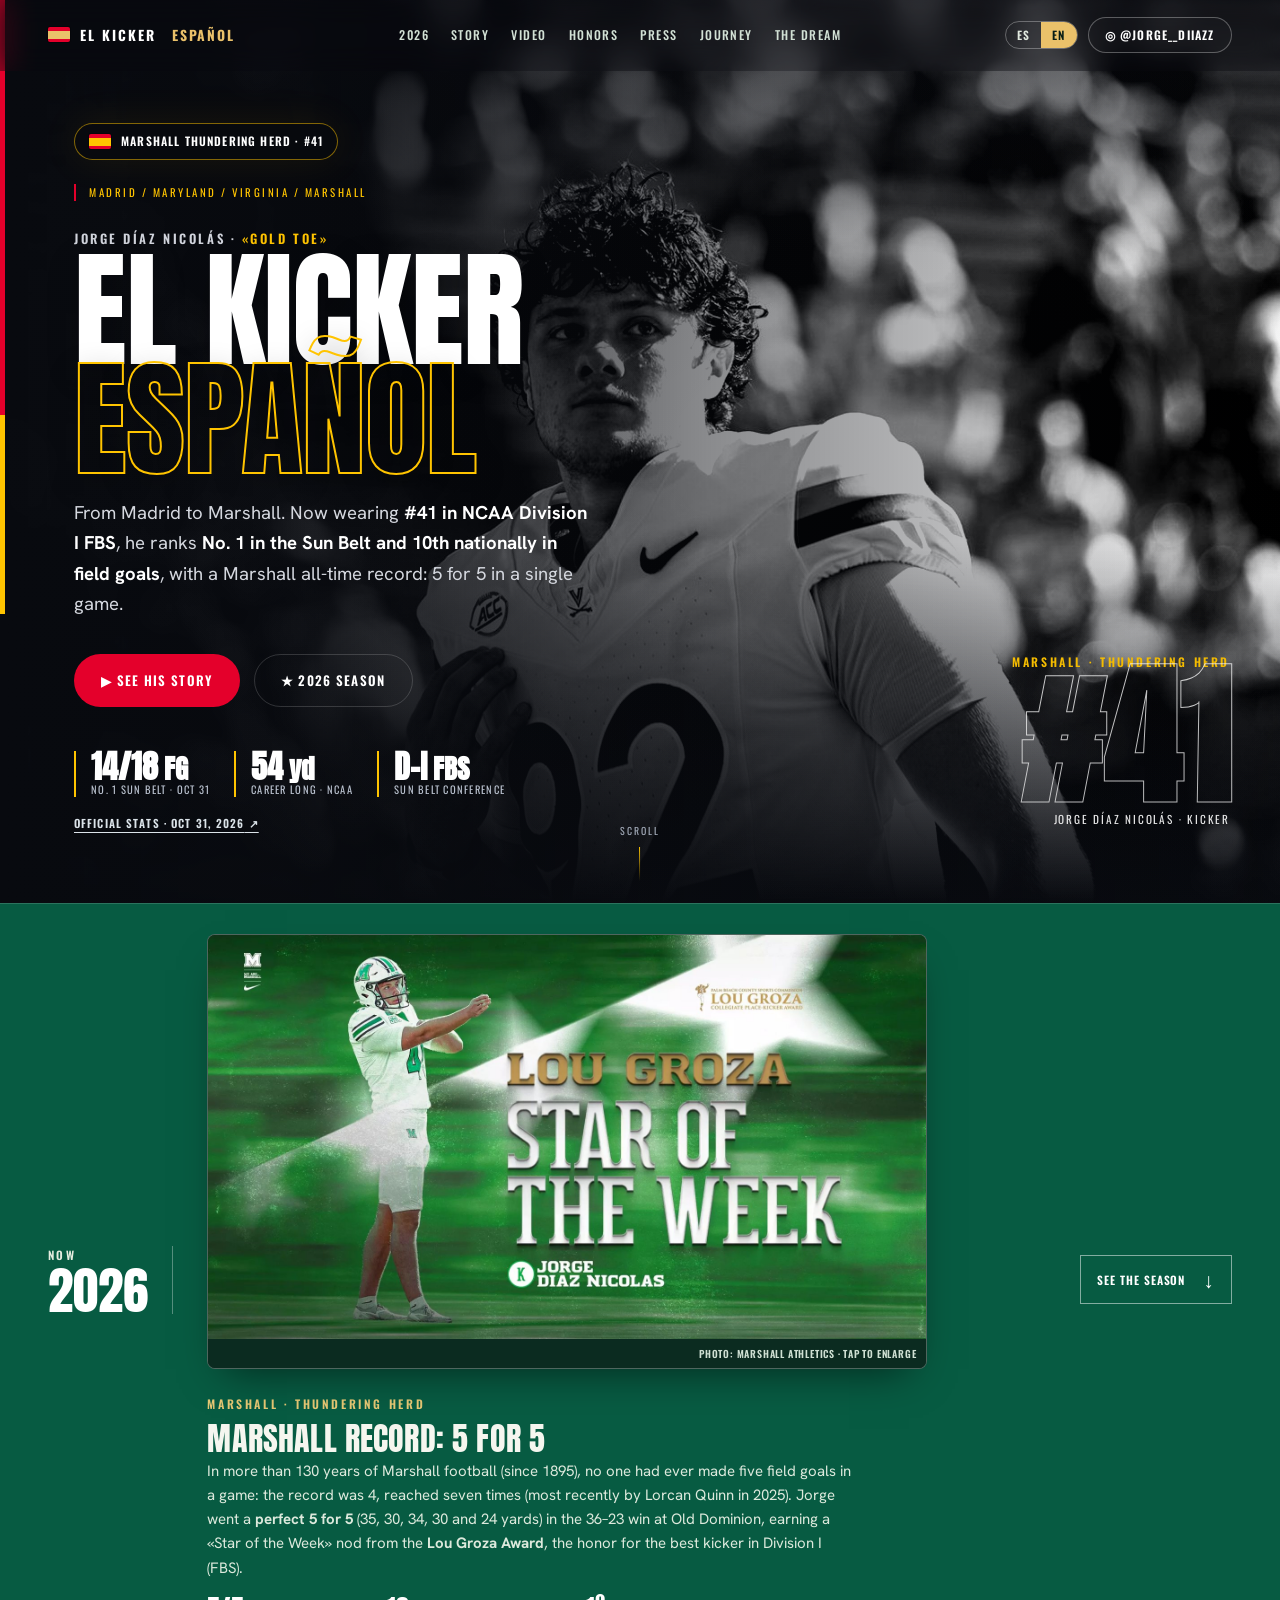
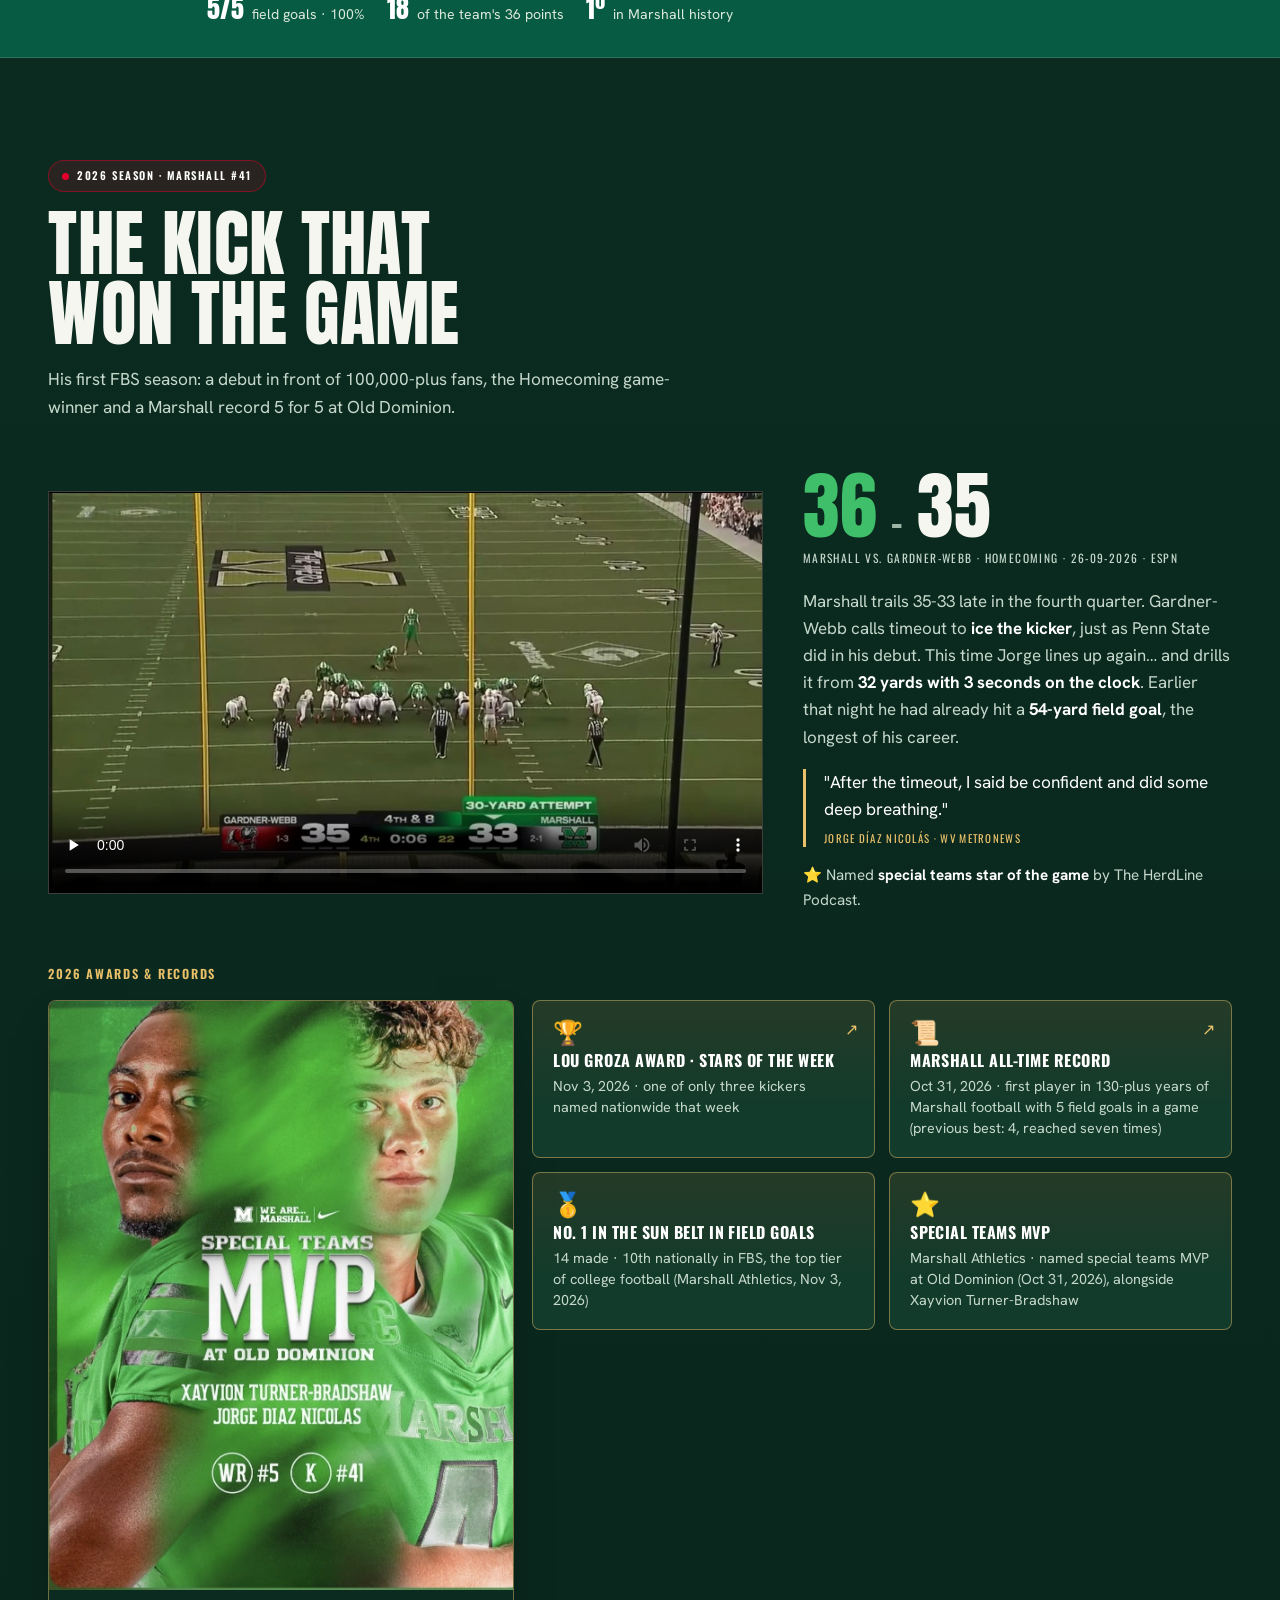
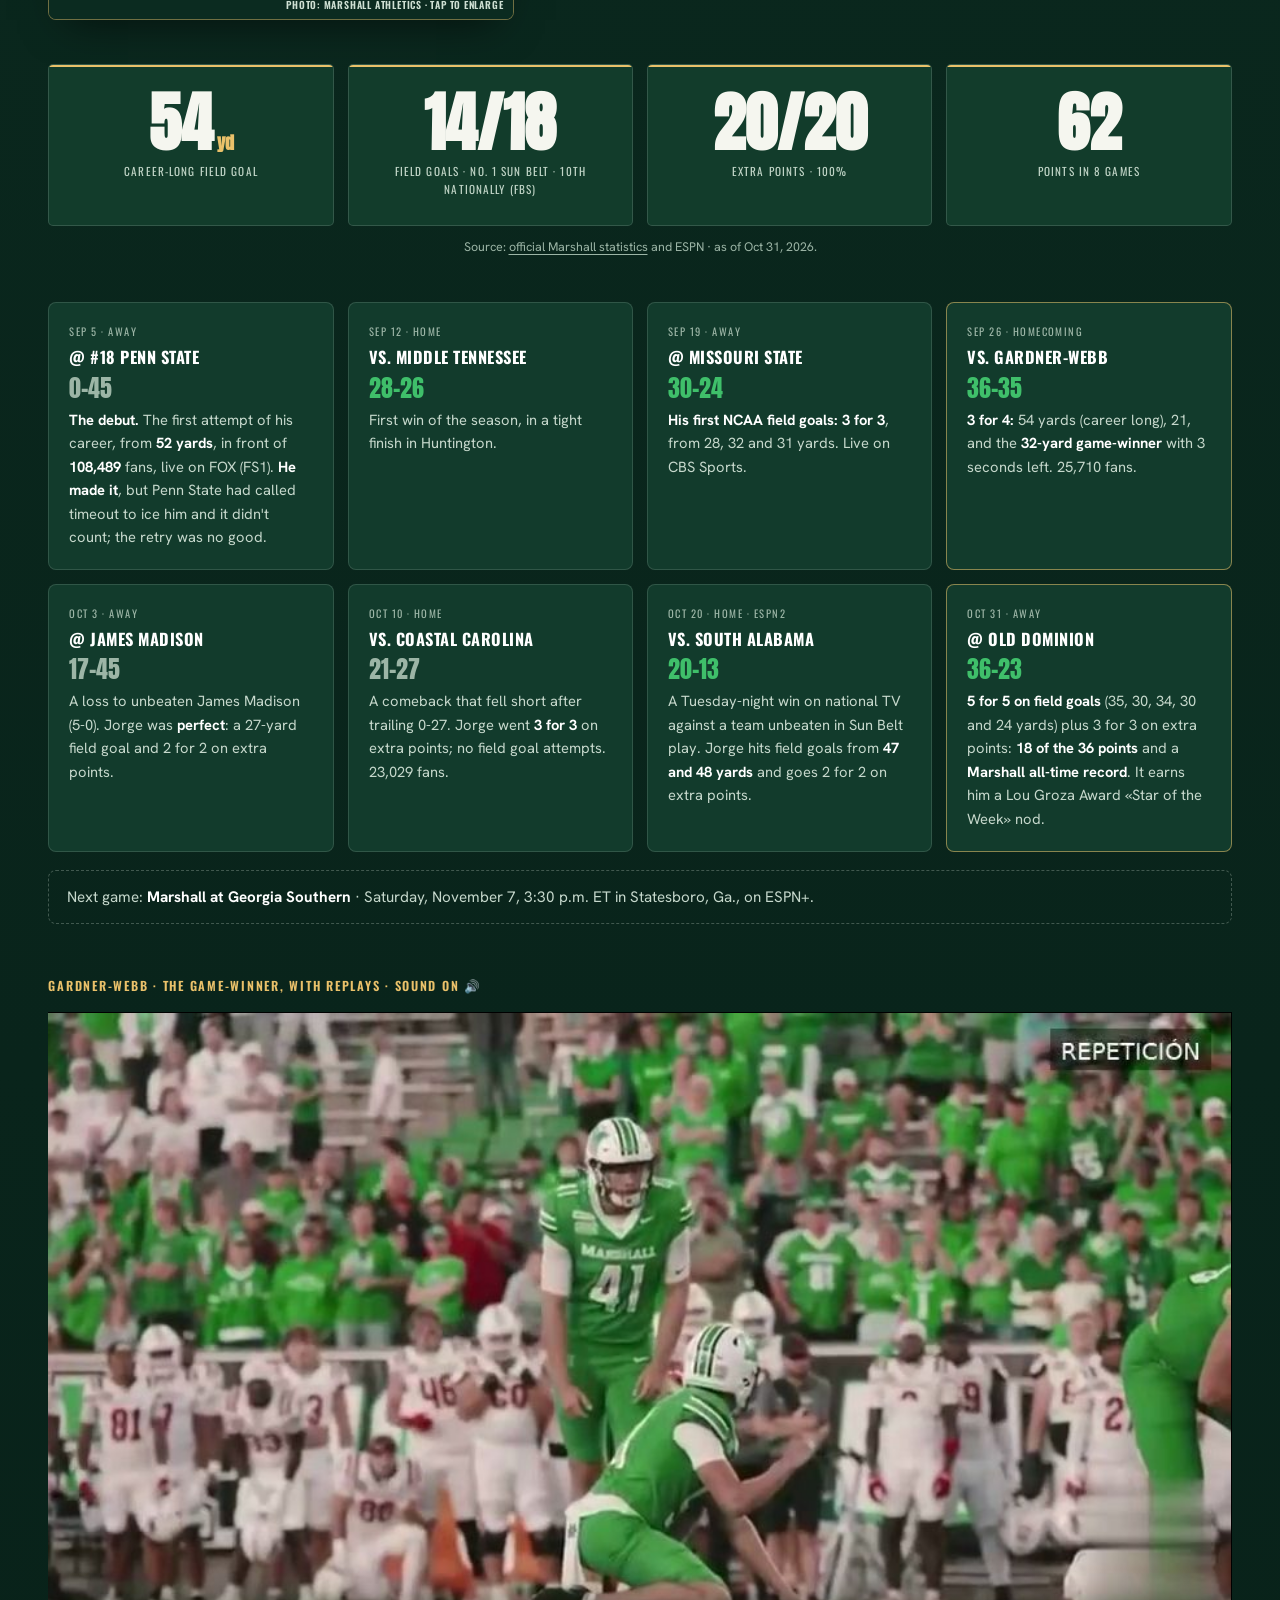
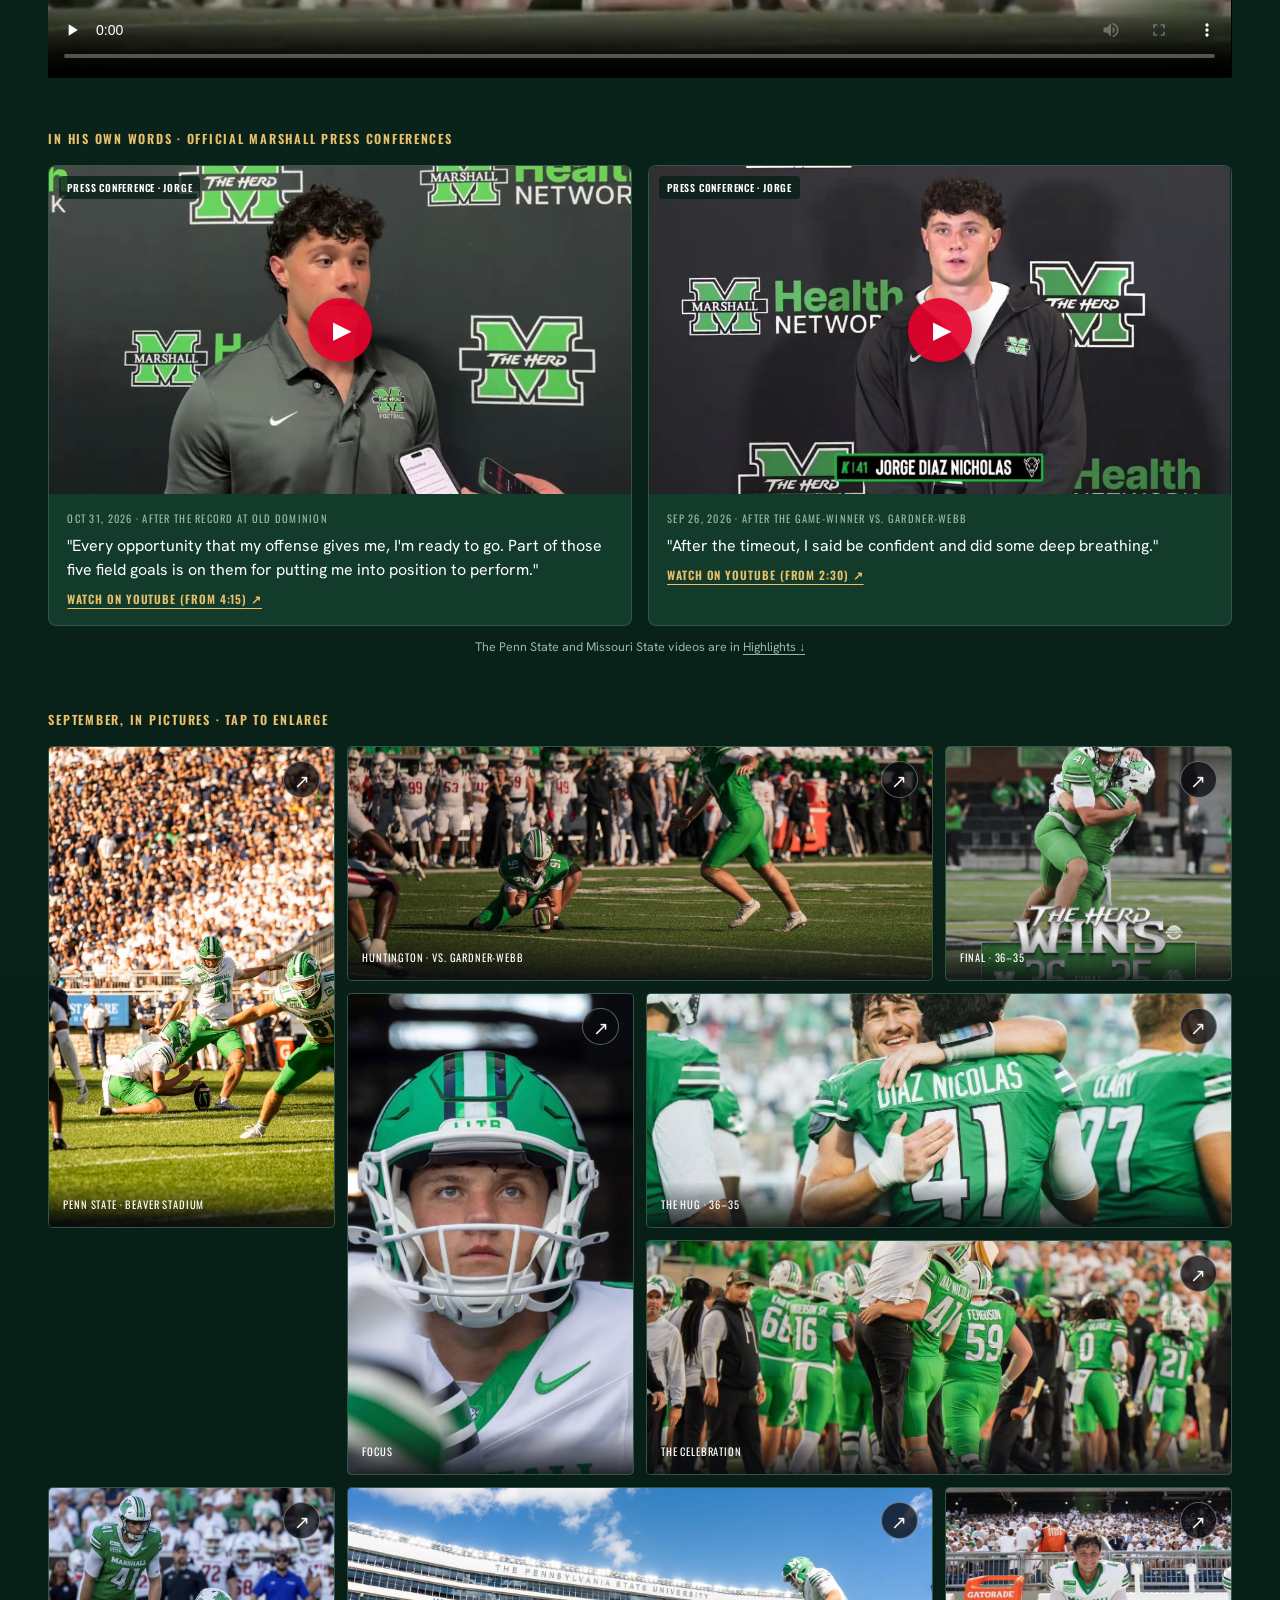
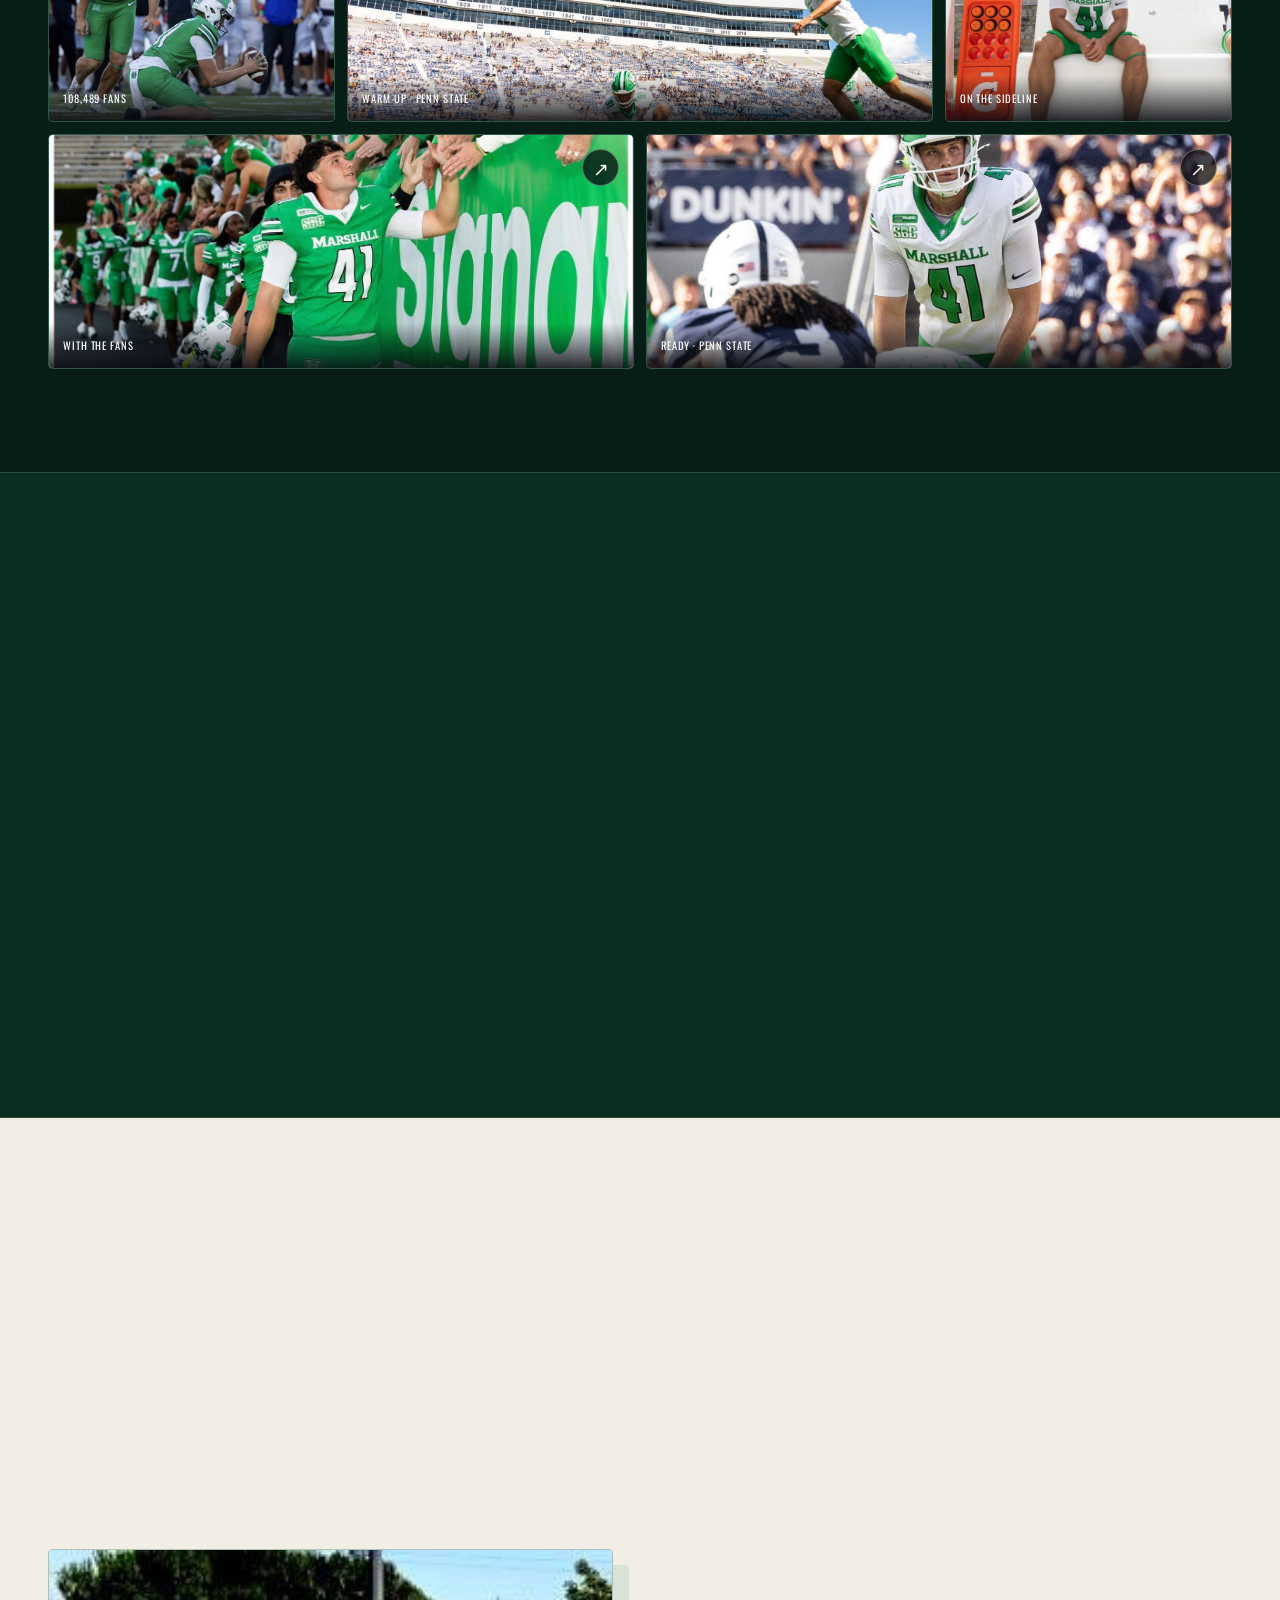
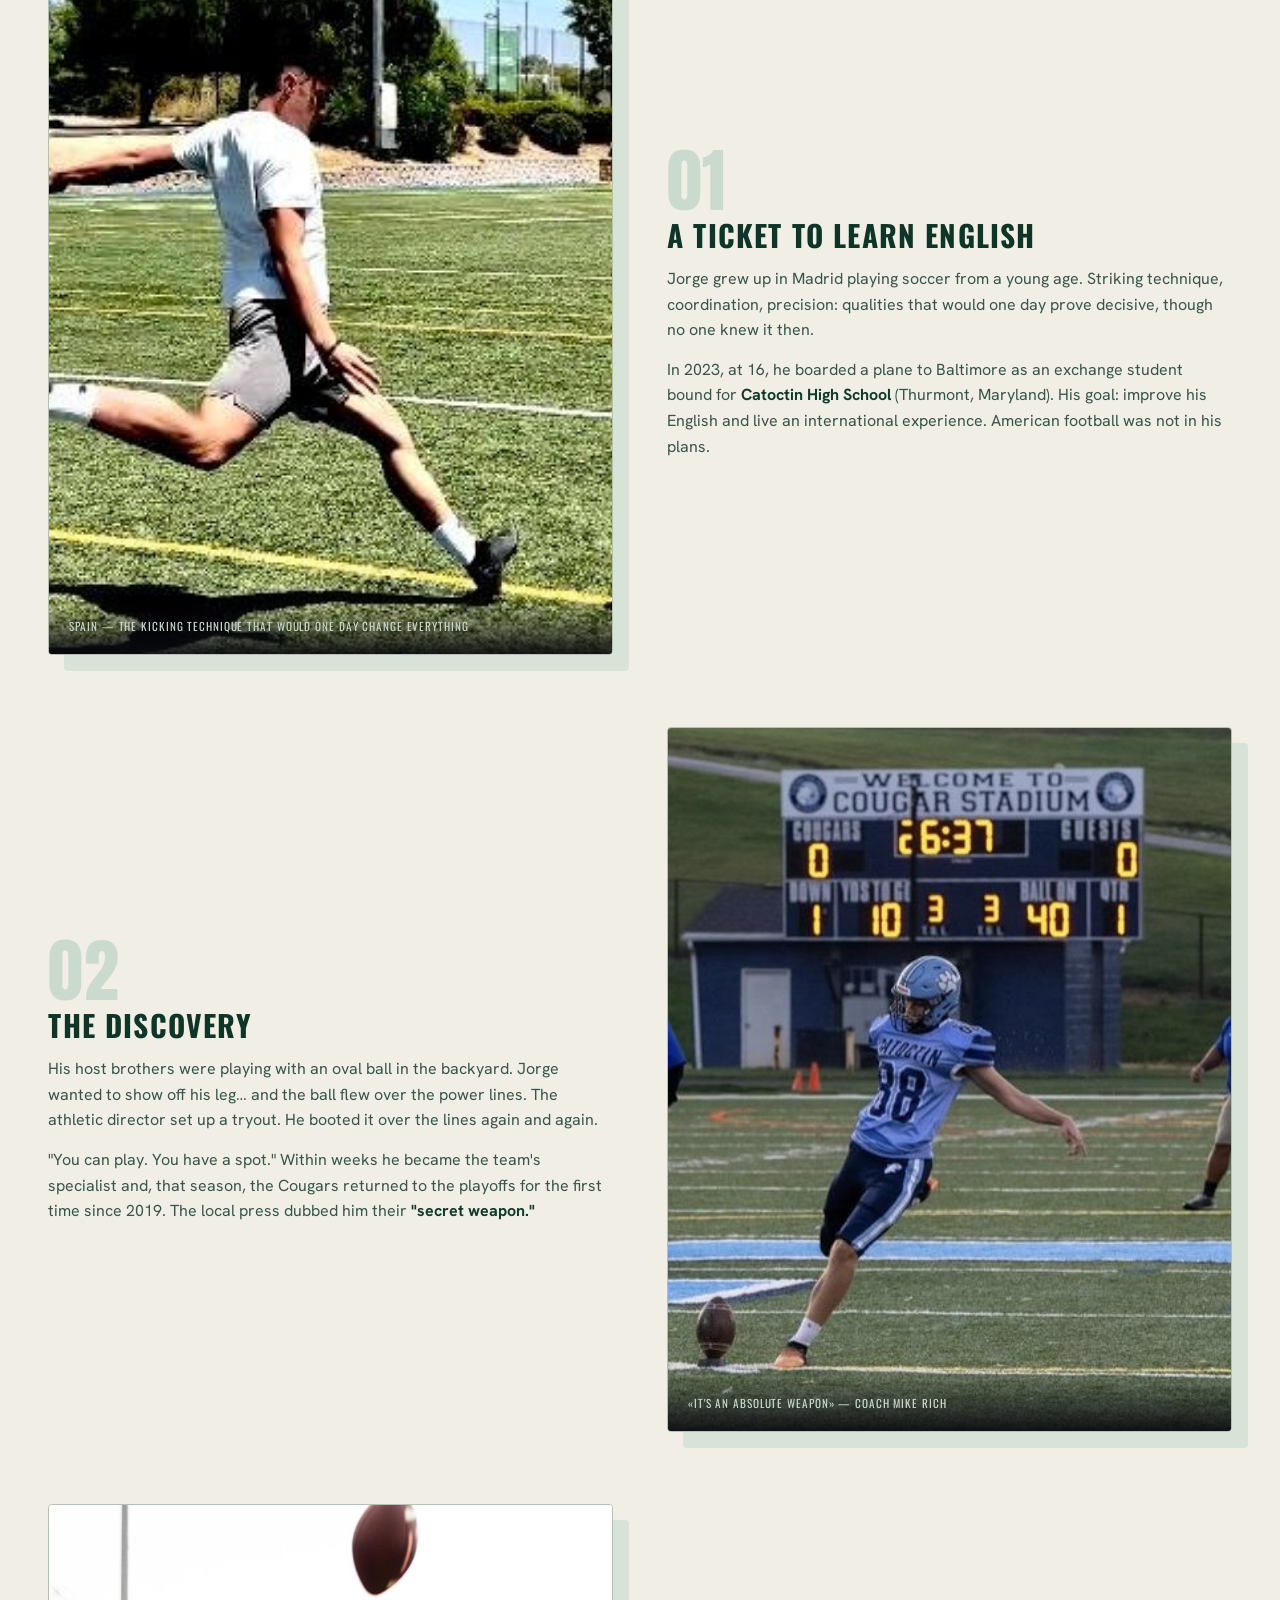
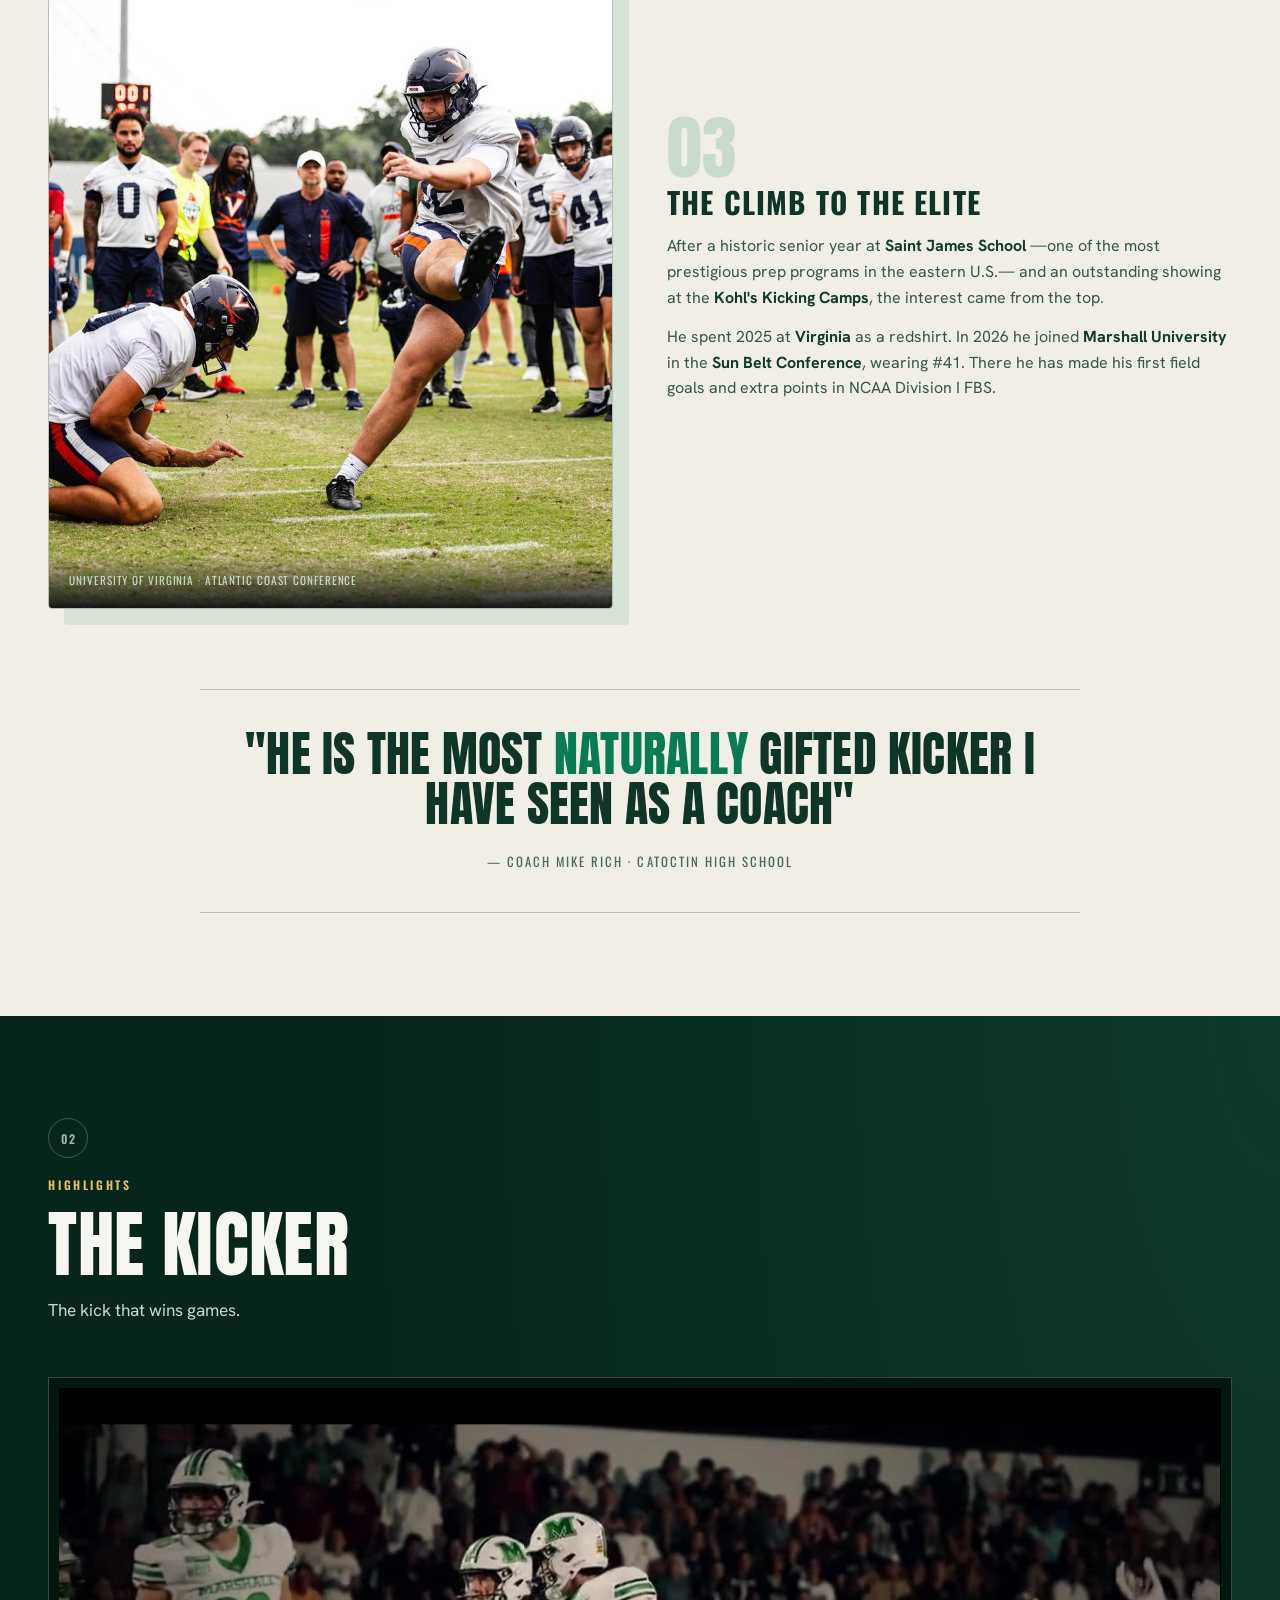
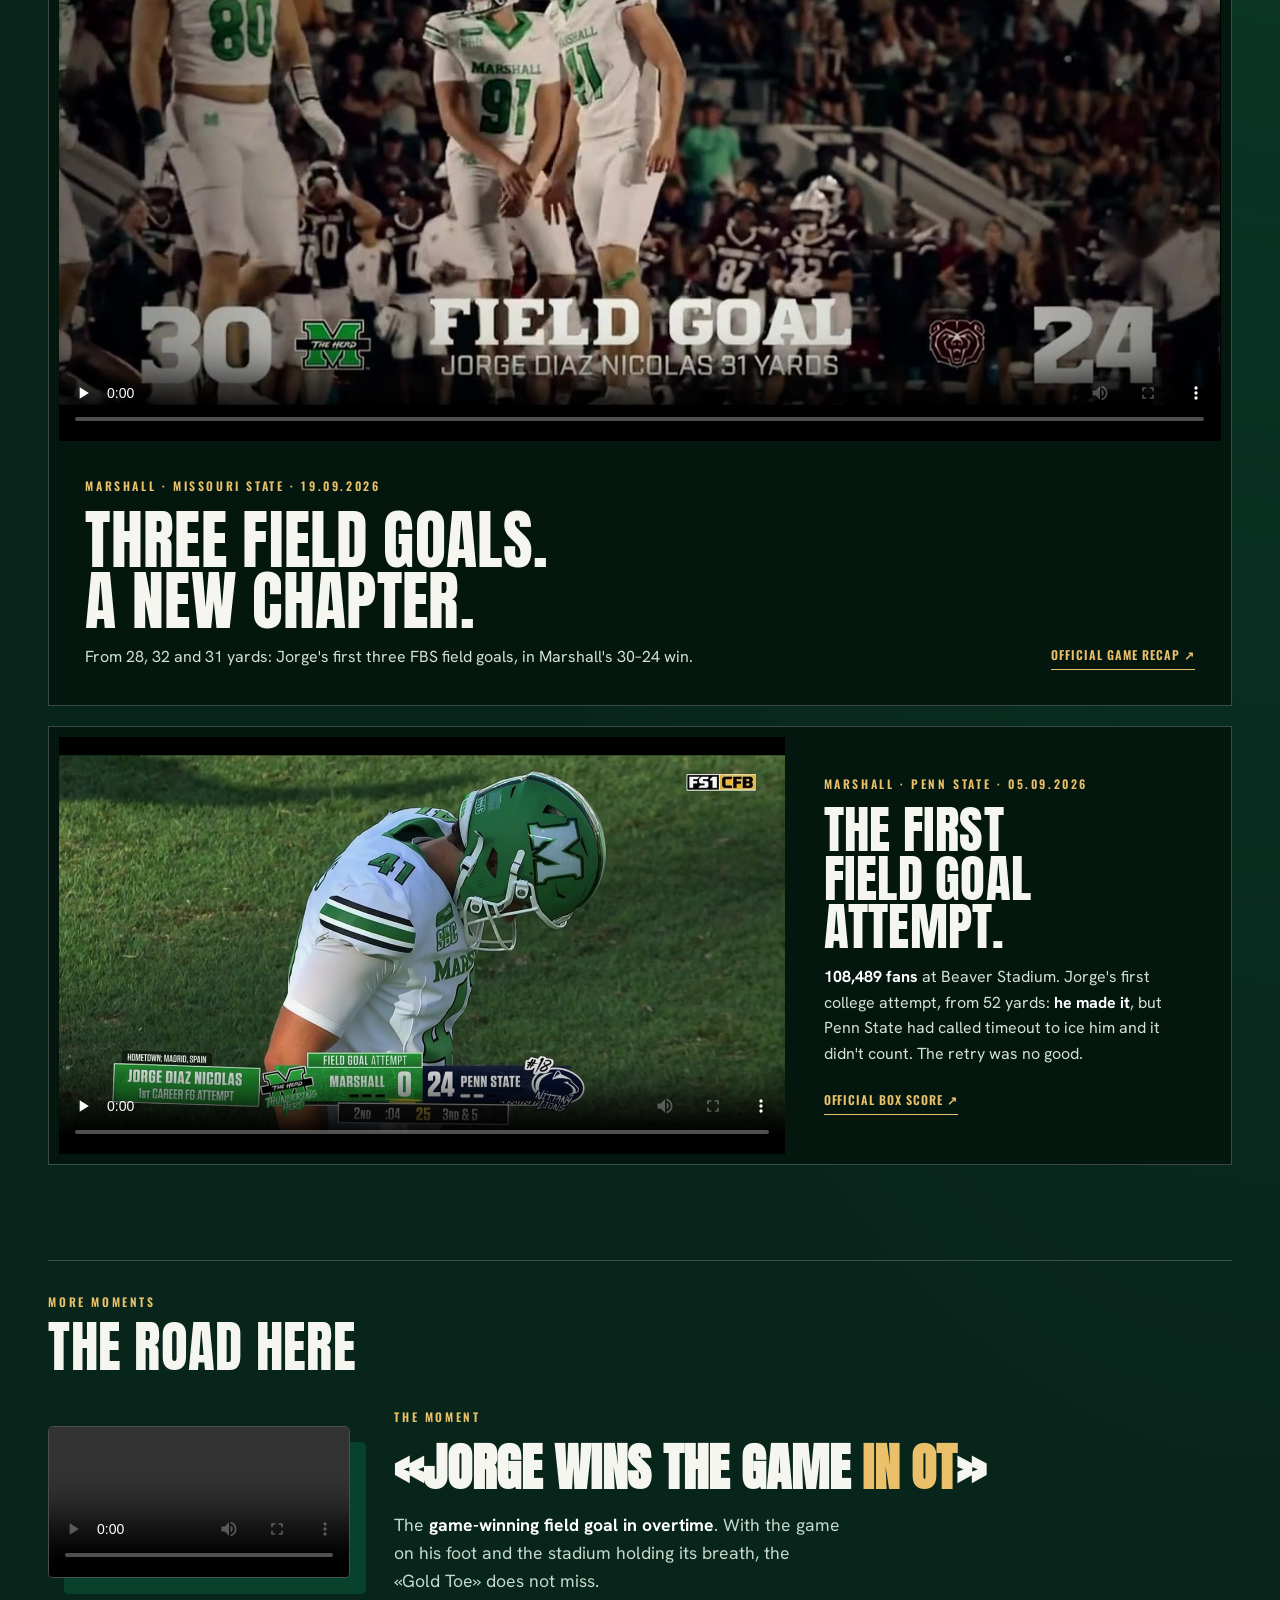
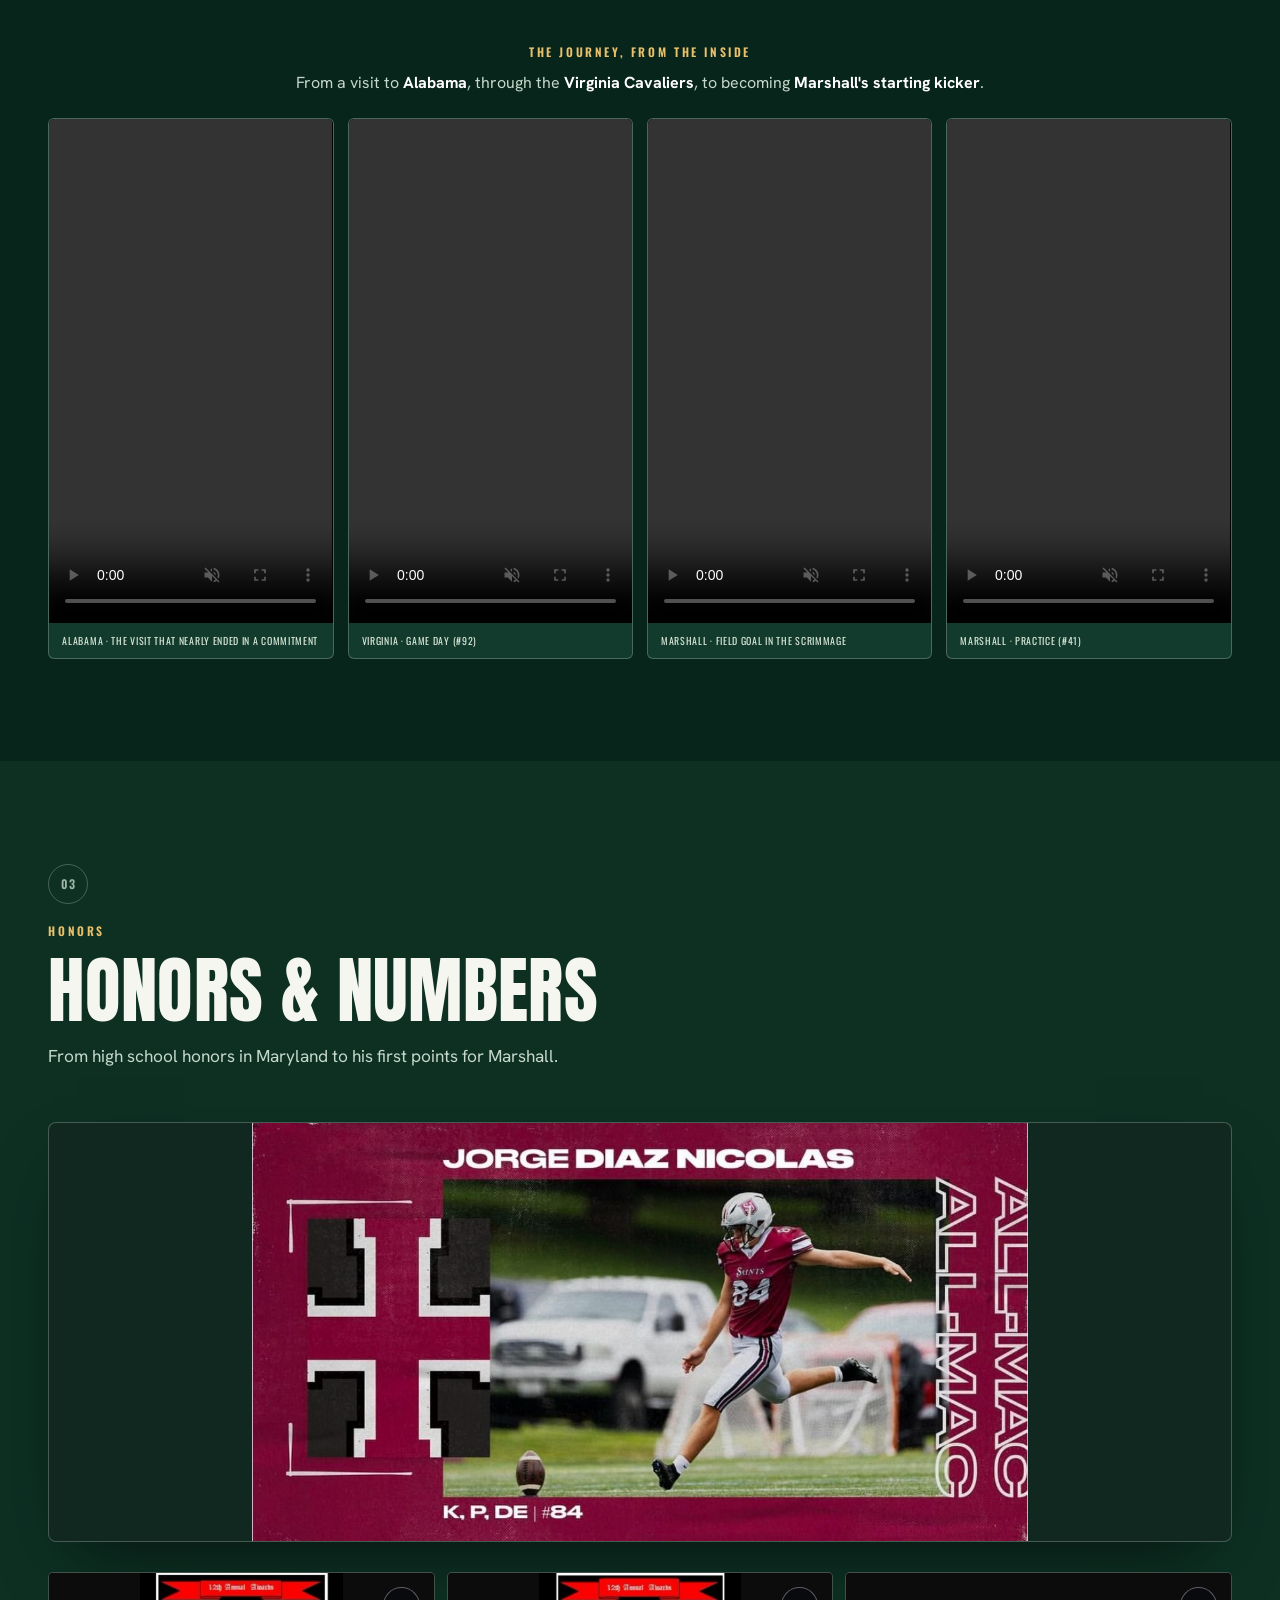
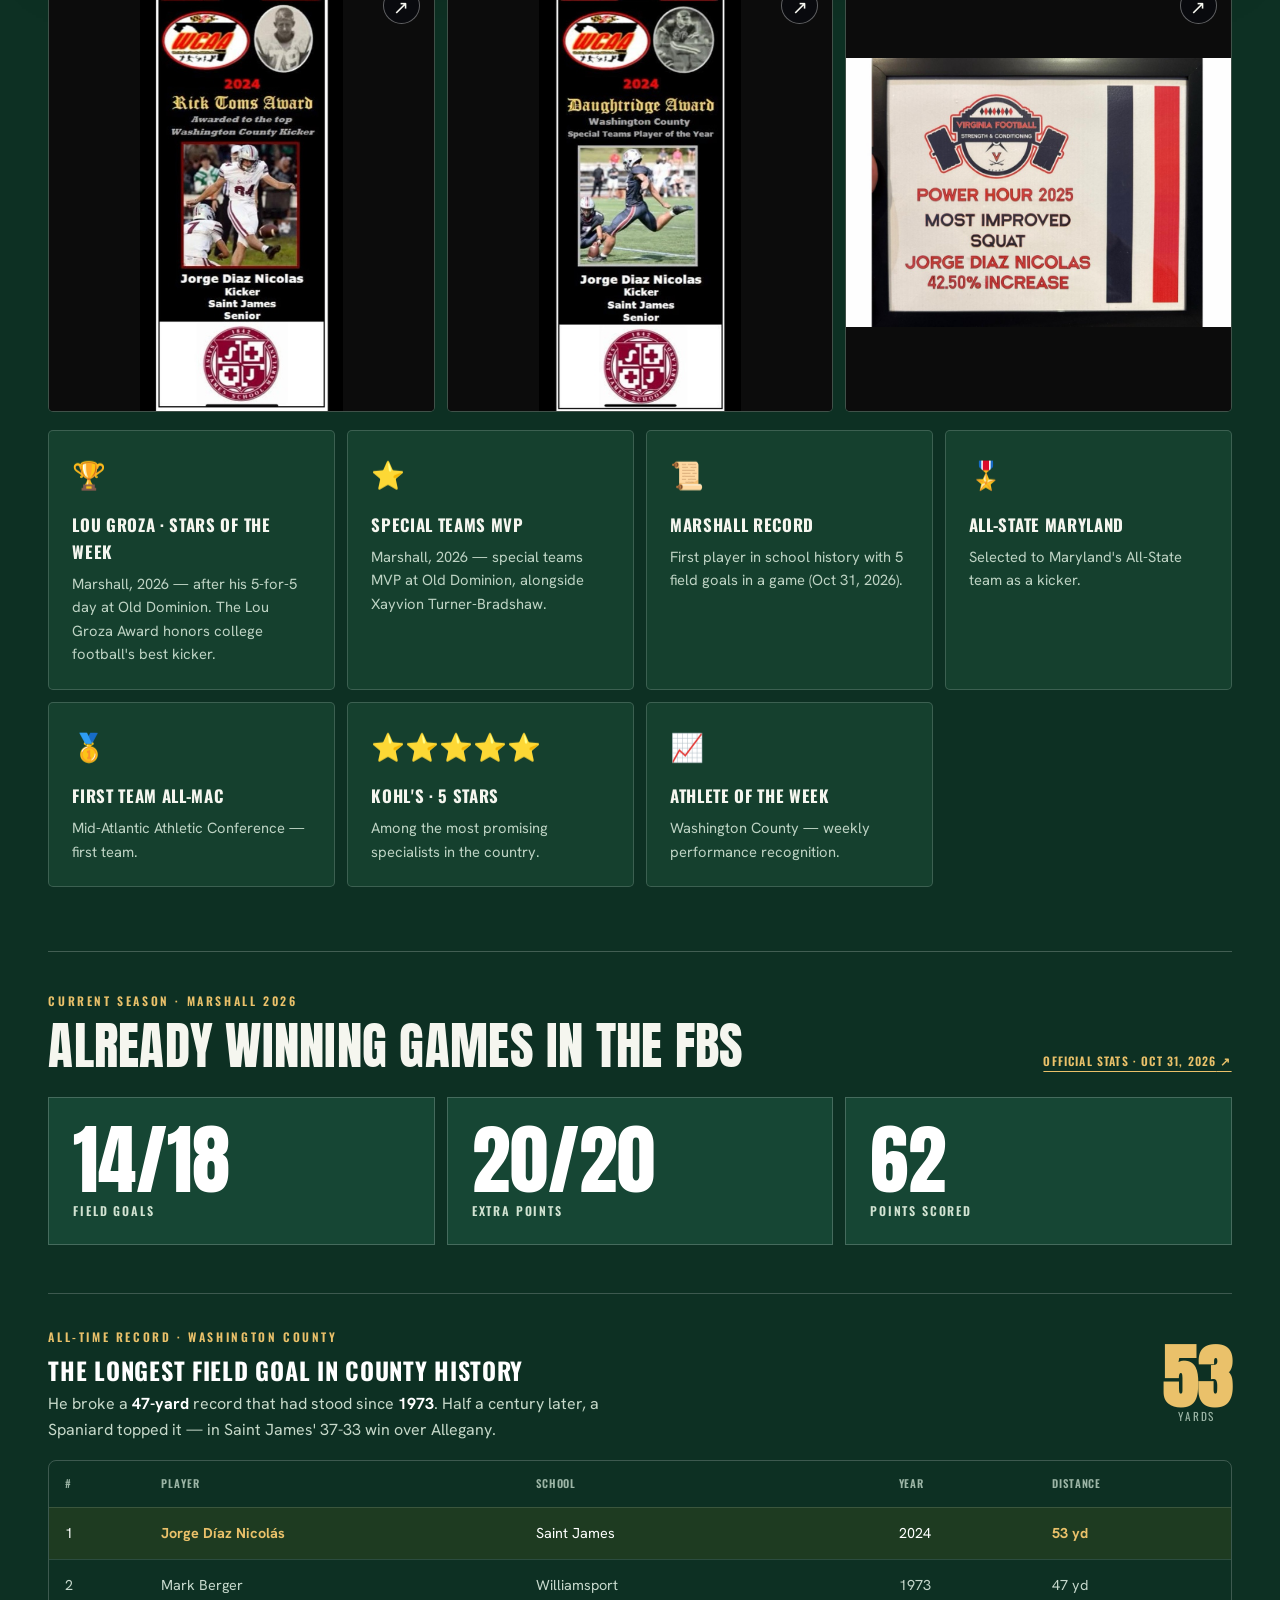
==== commit 5abea3d9: "Entrevistas: ruedas de prensa oficiales de Marshall (ODU y Gardner-Webb) Portadas propias con Jorge;" ====
--- a/index.html
+++ b/index.html
@@ -476,6 +476,20 @@
 .next-game{margin:18px 0 0;padding:14px 18px;border:1px dashed var(--line2);border-radius:var(--r);color:var(--soft);font-size:.95rem}
 .next-game b{color:#fff}
 .gw-hype video{display:block;width:100%;aspect-ratio:16/9;object-fit:contain;background:#000}
+.interviews{display:grid;grid-template-columns:repeat(2,1fr);gap:16px}
+.iv{background:var(--card);border:1px solid var(--line);border-radius:var(--r);overflow:hidden;display:flex;flex-direction:column}
+.iv-frame{position:relative;aspect-ratio:16/9;background:#000}
+.iv-frame iframe{position:absolute;inset:0;width:100%;height:100%;border:0}
+.iv-play{position:absolute;inset:0;width:100%;height:100%;padding:0;border:0;background:#000;cursor:pointer}
+.iv-play img{width:100%;height:100%;object-fit:cover;display:block}
+.iv-btn{position:absolute;left:50%;top:50%;transform:translate(-50%,-50%);width:64px;height:64px;border-radius:50%;background:rgba(228,0,43,.92);color:#fff;font-size:1.5rem;display:grid;place-items:center;box-shadow:0 10px 30px rgba(0,0,0,.45);padding-left:4px}
+.iv-play:hover .iv-btn{transform:translate(-50%,-50%) scale(1.06)}
+.iv-tag{position:absolute;left:10px;top:10px;font:600 .62rem "Oswald",sans-serif;letter-spacing:.08em;text-transform:uppercase;color:#fff;background:rgba(6,30,22,.78);padding:4px 8px;border-radius:4px}
+.iv-text{padding:16px 18px 18px;display:flex;flex-direction:column;gap:8px}
+.iv-text .gdate{font-family:"Oswald";text-transform:uppercase;letter-spacing:.12em;font-size:.66rem;color:var(--muted)}
+.iv-text p{margin:0;color:#fff;font-size:1rem;line-height:1.5}
+.iv-text a{font:600 .72rem "Oswald",sans-serif;letter-spacing:.08em;text-transform:uppercase;color:var(--gold);text-decoration:underline;text-underline-offset:4px}
+@media(max-width:760px){.interviews{grid-template-columns:1fr}}
 .sub-h{font-family:"Oswald";text-transform:uppercase;letter-spacing:.14em;font-size:.78rem;font-weight:600;color:var(--gold);margin:52px 0 16px}
 @media(max-width:560px){header .ig{display:none}}
 </style>
@@ -597,6 +611,18 @@
 
     <div class="sub-h rv"><span class="l-es">Gardner-Webb · el field goal ganador, con repeticiones · activa el sonido 🔊</span><span class="l-en">Gardner-Webb · the game-winner, with replays · sound on 🔊</span></div>
     <div class="game-screen gw-hype rv"><video controls playsinline preload="none" poster="assets/poster-gw-jorge.jpg"><source src="assets/gw-jorge.mp4" type="video/mp4"></video></div>
+
+    <div class="sub-h rv"><span class="l-es">En sus palabras · ruedas de prensa oficiales de Marshall</span><span class="l-en">In his own words · official Marshall press conferences</span></div>
+    <div class="interviews">
+      <div class="iv rv">
+        <div class="iv-frame"><button type="button" class="iv-play" data-yt="tnuAmKj3xGk" data-start="255" aria-label="Reproducir la entrevista de Jorge tras Old Dominion"><img src="assets/iv-odu.jpg" alt="Reproducir la entrevista de Jorge tras Old Dominion" loading="lazy"><span class="iv-btn" aria-hidden="true">▶</span><span class="iv-tag"><span class="l-es">Rueda de prensa · Jorge</span><span class="l-en">Press conference · Jorge</span></span></button></div>
+        <div class="iv-text"><span class="gdate"><span class="l-es">31 oct. 2026 · tras el récord en Old Dominion</span><span class="l-en">Oct 31, 2026 · after the record at Old Dominion</span></span><p><span class="l-es">«Cada oportunidad que me da el ataque, estoy preparado. Parte de esos cinco field goals es mérito suyo, por ponerme en posición de hacerlo.»</span><span class="l-en">"Every opportunity that my offense gives me, I'm ready to go. Part of those five field goals is on them for putting me into position to perform."</span></p><a href="https://www.youtube.com/watch?v=tnuAmKj3xGk&t=255s" target="_blank" rel="noopener"><span class="l-es">Ver en YouTube (desde el minuto 4:15)</span><span class="l-en">Watch on YouTube (from 4:15)</span> ↗</a></div>
+      </div>
+      <div class="iv rv d1">
+        <div class="iv-frame"><button type="button" class="iv-play" data-yt="2IeNa4VPWic" data-start="150" aria-label="Reproducir la entrevista de Jorge tras Gardner-Webb"><img src="assets/iv-gw.jpg" alt="Reproducir la entrevista de Jorge tras Gardner-Webb" loading="lazy"><span class="iv-btn" aria-hidden="true">▶</span><span class="iv-tag"><span class="l-es">Rueda de prensa · Jorge</span><span class="l-en">Press conference · Jorge</span></span></button></div>
+        <div class="iv-text"><span class="gdate"><span class="l-es">26 sep. 2026 · tras el field goal ganador ante Gardner-Webb</span><span class="l-en">Sep 26, 2026 · after the game-winner vs. Gardner-Webb</span></span><p><span class="l-es">«Después del tiempo muerto me dije: ten confianza, y respiré hondo.»</span><span class="l-en">"After the timeout, I said be confident and did some deep breathing."</span></p><a href="https://www.youtube.com/watch?v=2IeNa4VPWic&t=150s" target="_blank" rel="noopener"><span class="l-es">Ver en YouTube (desde el minuto 2:30)</span><span class="l-en">Watch on YouTube (from 2:30)</span> ↗</a></div>
+      </div>
+    </div>
 
     <p class="src-note rv"><span class="l-es">Los vídeos de Penn State y Missouri State, en <a href="#video">Highlights ↓</a></span><span class="l-en">The Penn State and Missouri State videos are in <a href="#video">Highlights ↓</a></span></p>
 
@@ -1020,6 +1046,18 @@
   document.querySelectorAll('.langsw button').forEach(function(b){b.addEventListener('click',function(){set(b.getAttribute('data-l'))})});
 })();</script>
 
+<script>(function(){
+  document.querySelectorAll('.iv-play').forEach(function(b){
+    b.addEventListener('click',function(){
+      var f=document.createElement('iframe');
+      f.src='https://www.youtube-nocookie.com/embed/'+b.dataset.yt+'?start='+b.dataset.start+'&autoplay=1&rel=0&playsinline=1';
+      f.title=b.getAttribute('aria-label');
+      f.allow='autoplay; accelerometer; encrypted-media; gyroscope; picture-in-picture; web-share';
+      f.referrerPolicy='strict-origin-when-cross-origin'; f.allowFullscreen=true;
+      b.replaceWith(f);
+    });
+  });
+})();</script>
 <script src="assets/photo-viewer.js"></script>
 </body>
 </html>
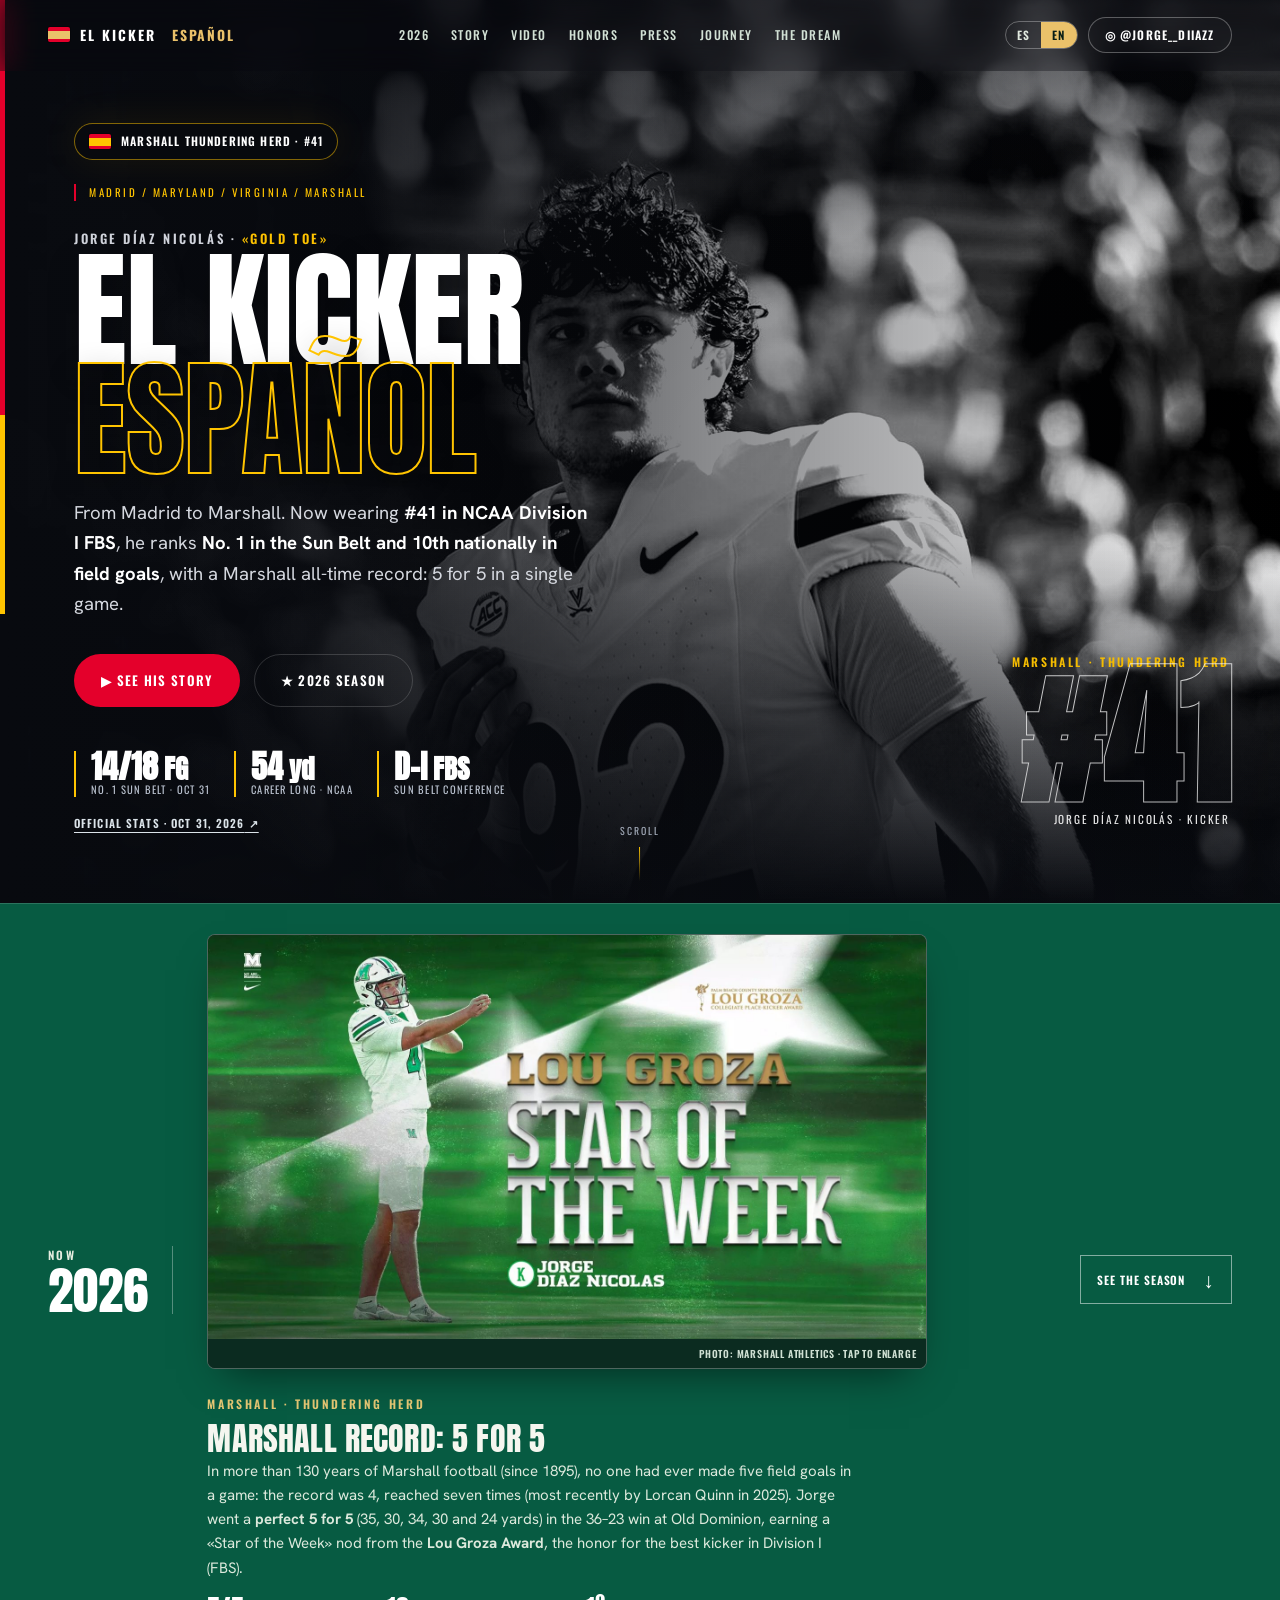
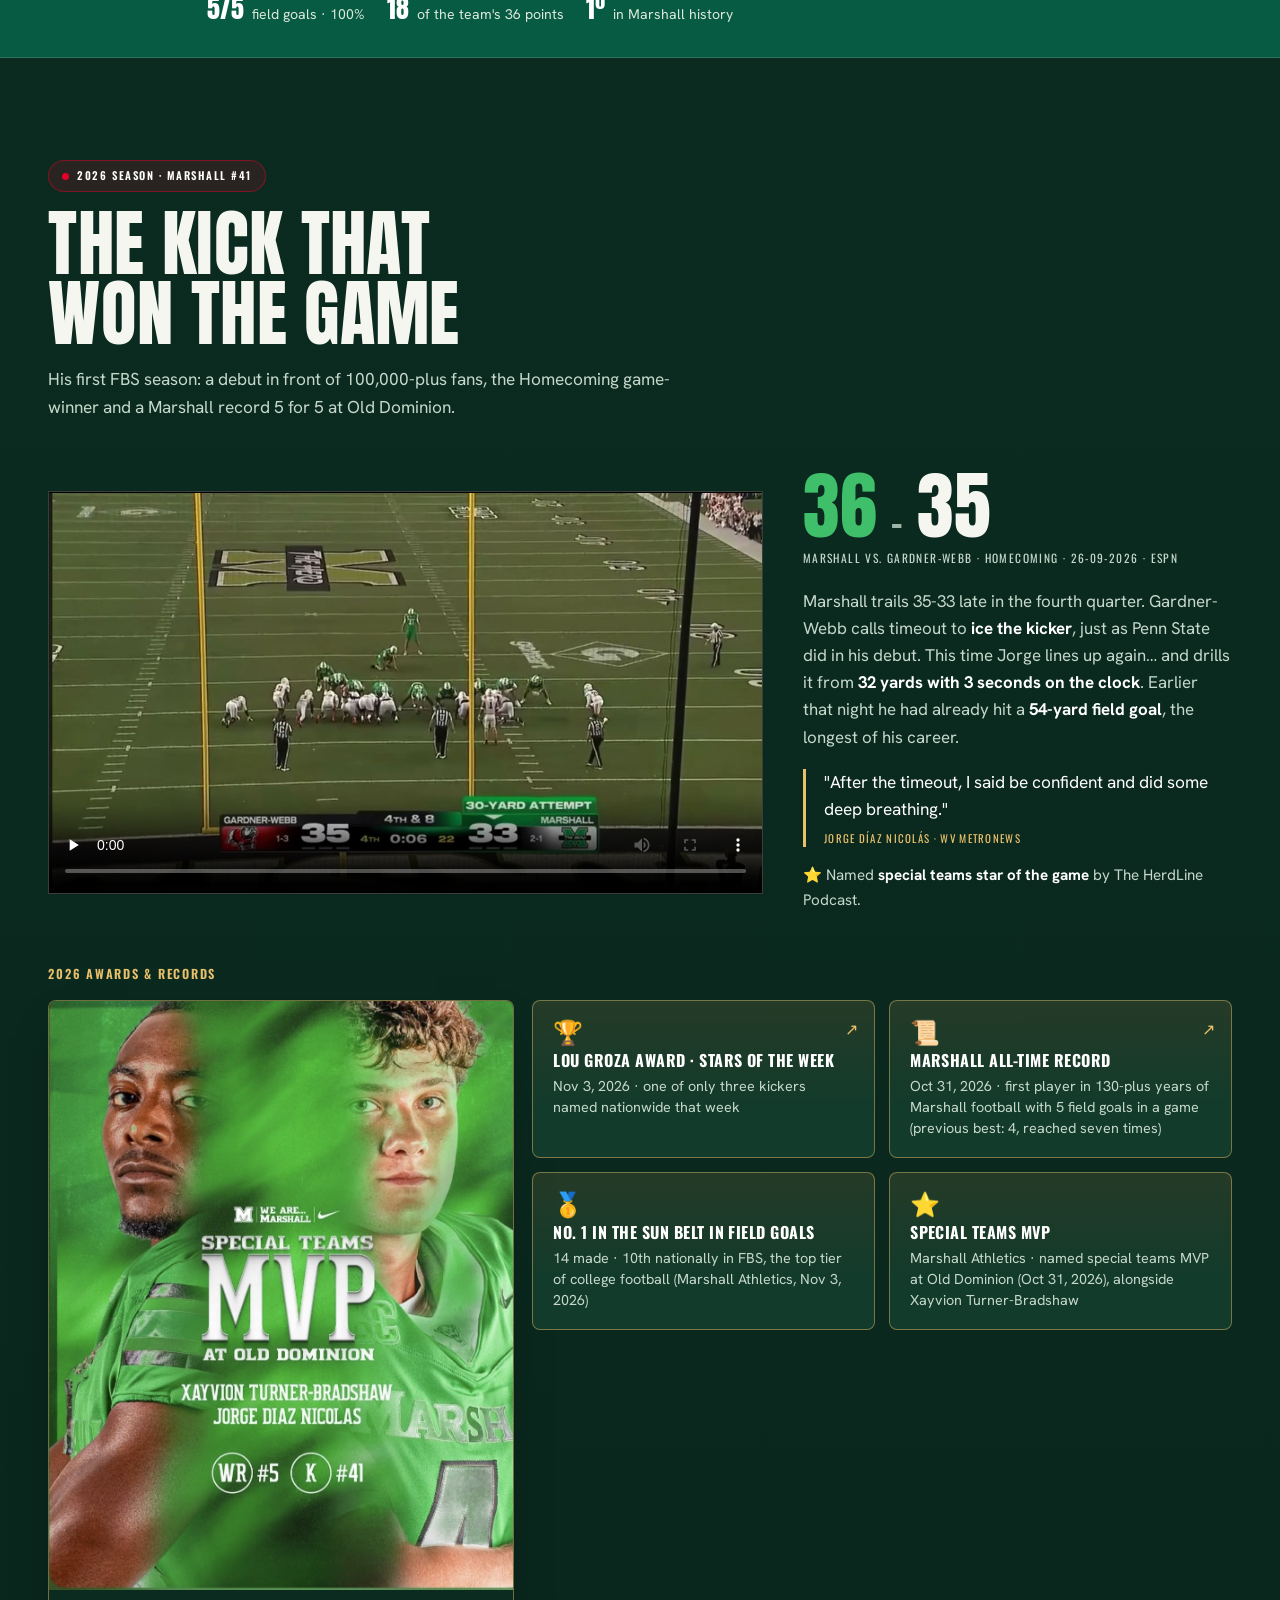
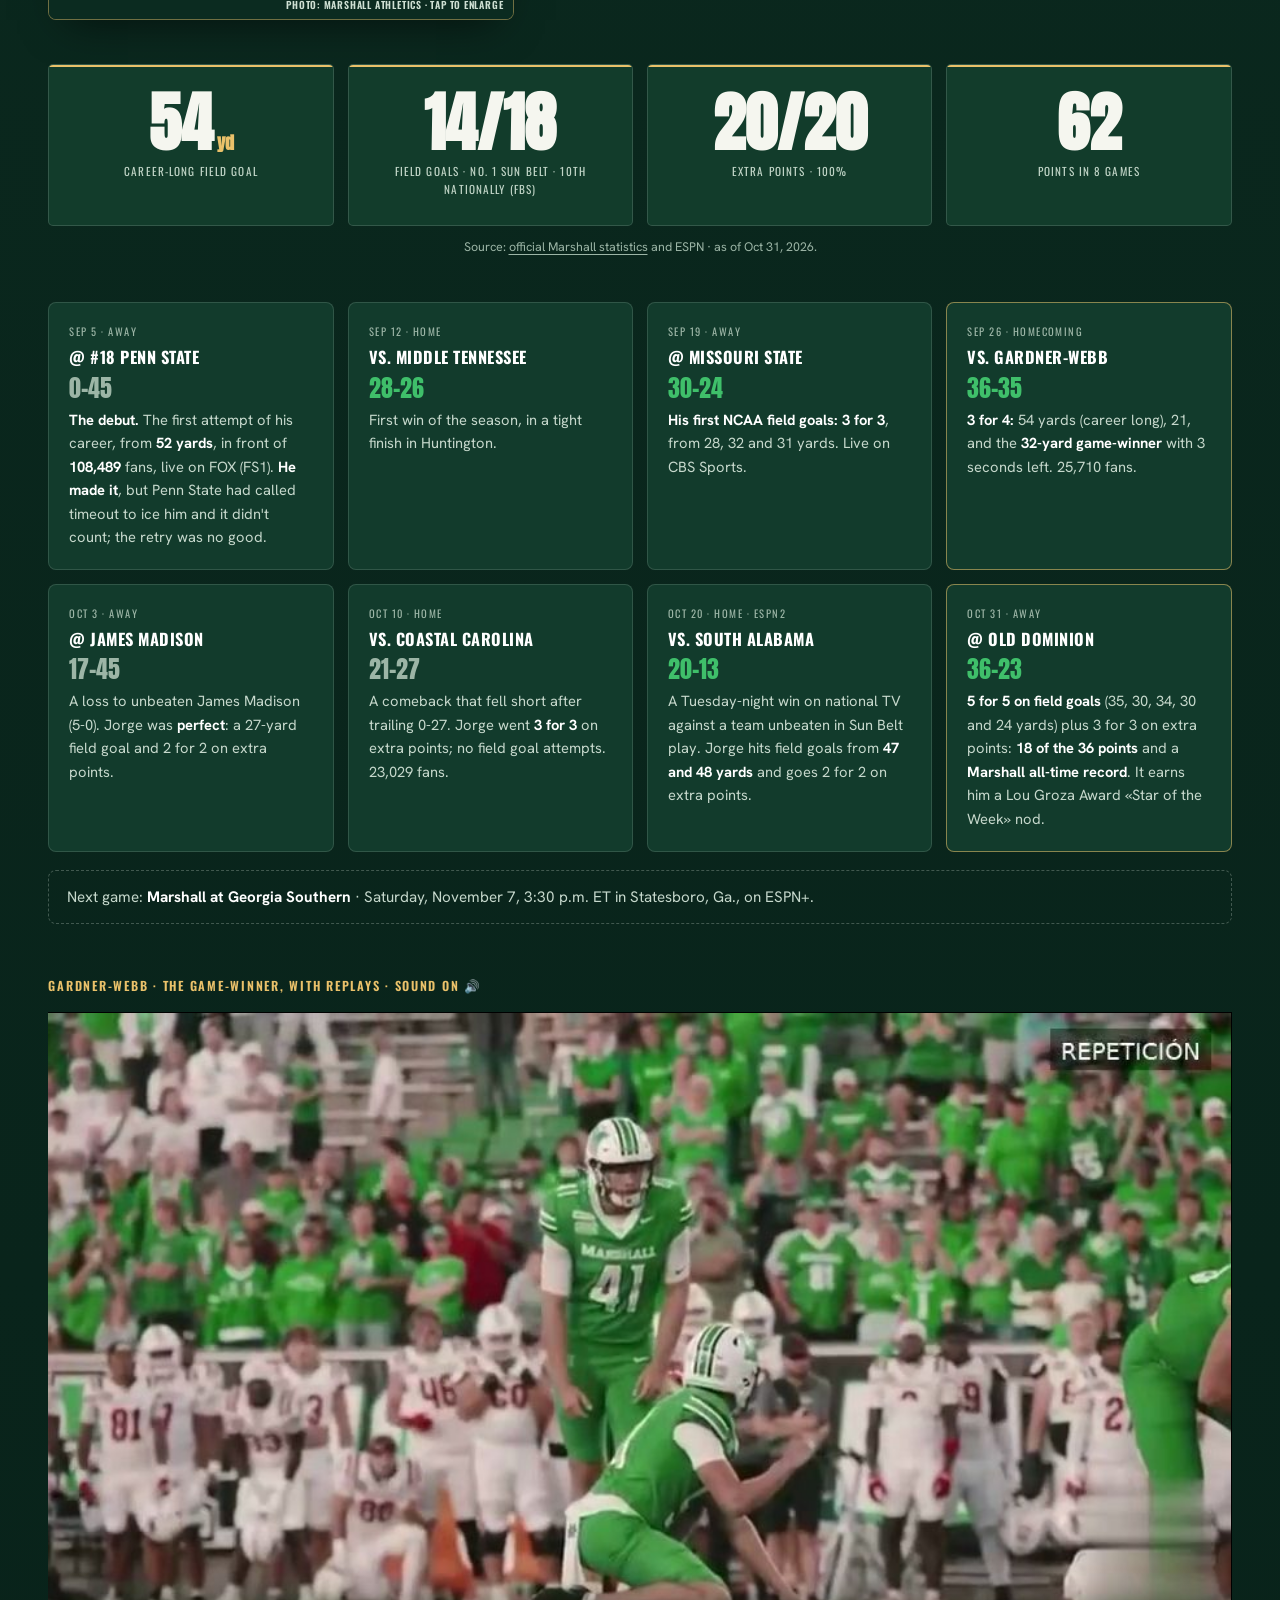
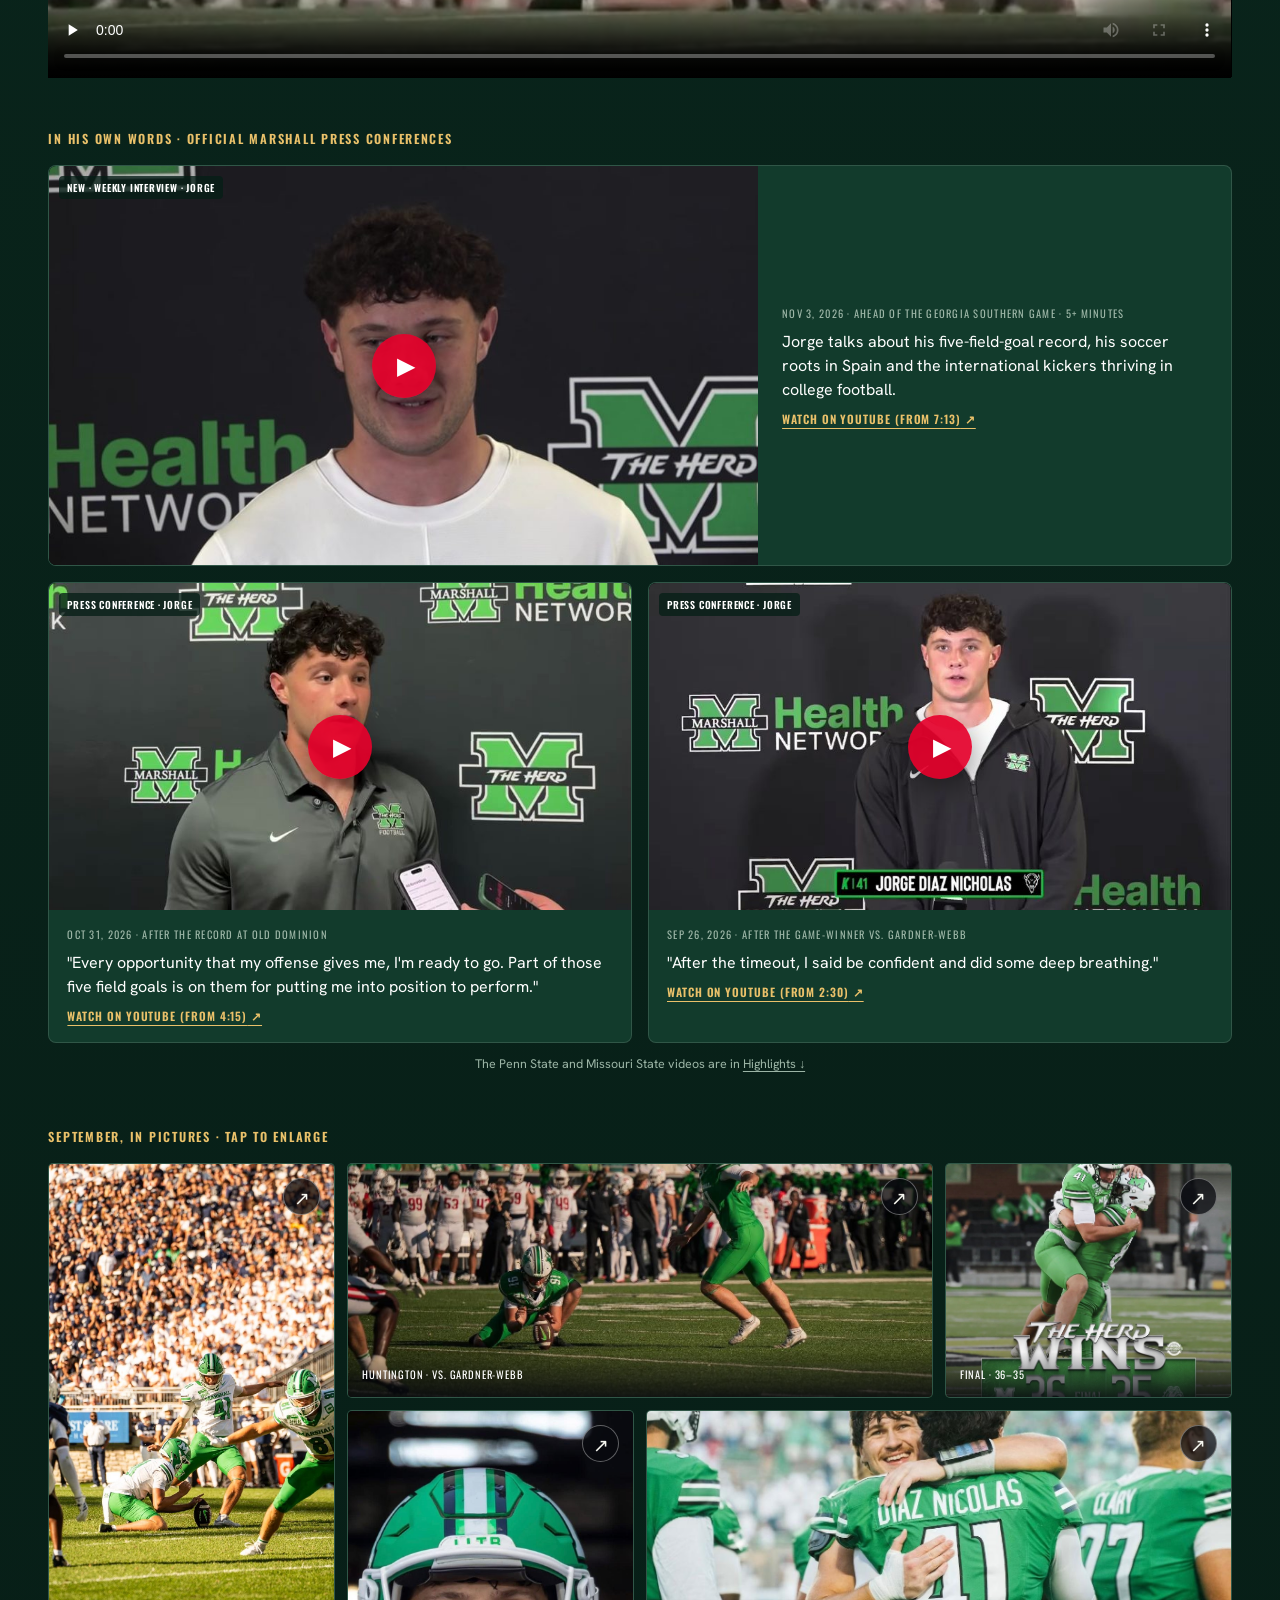
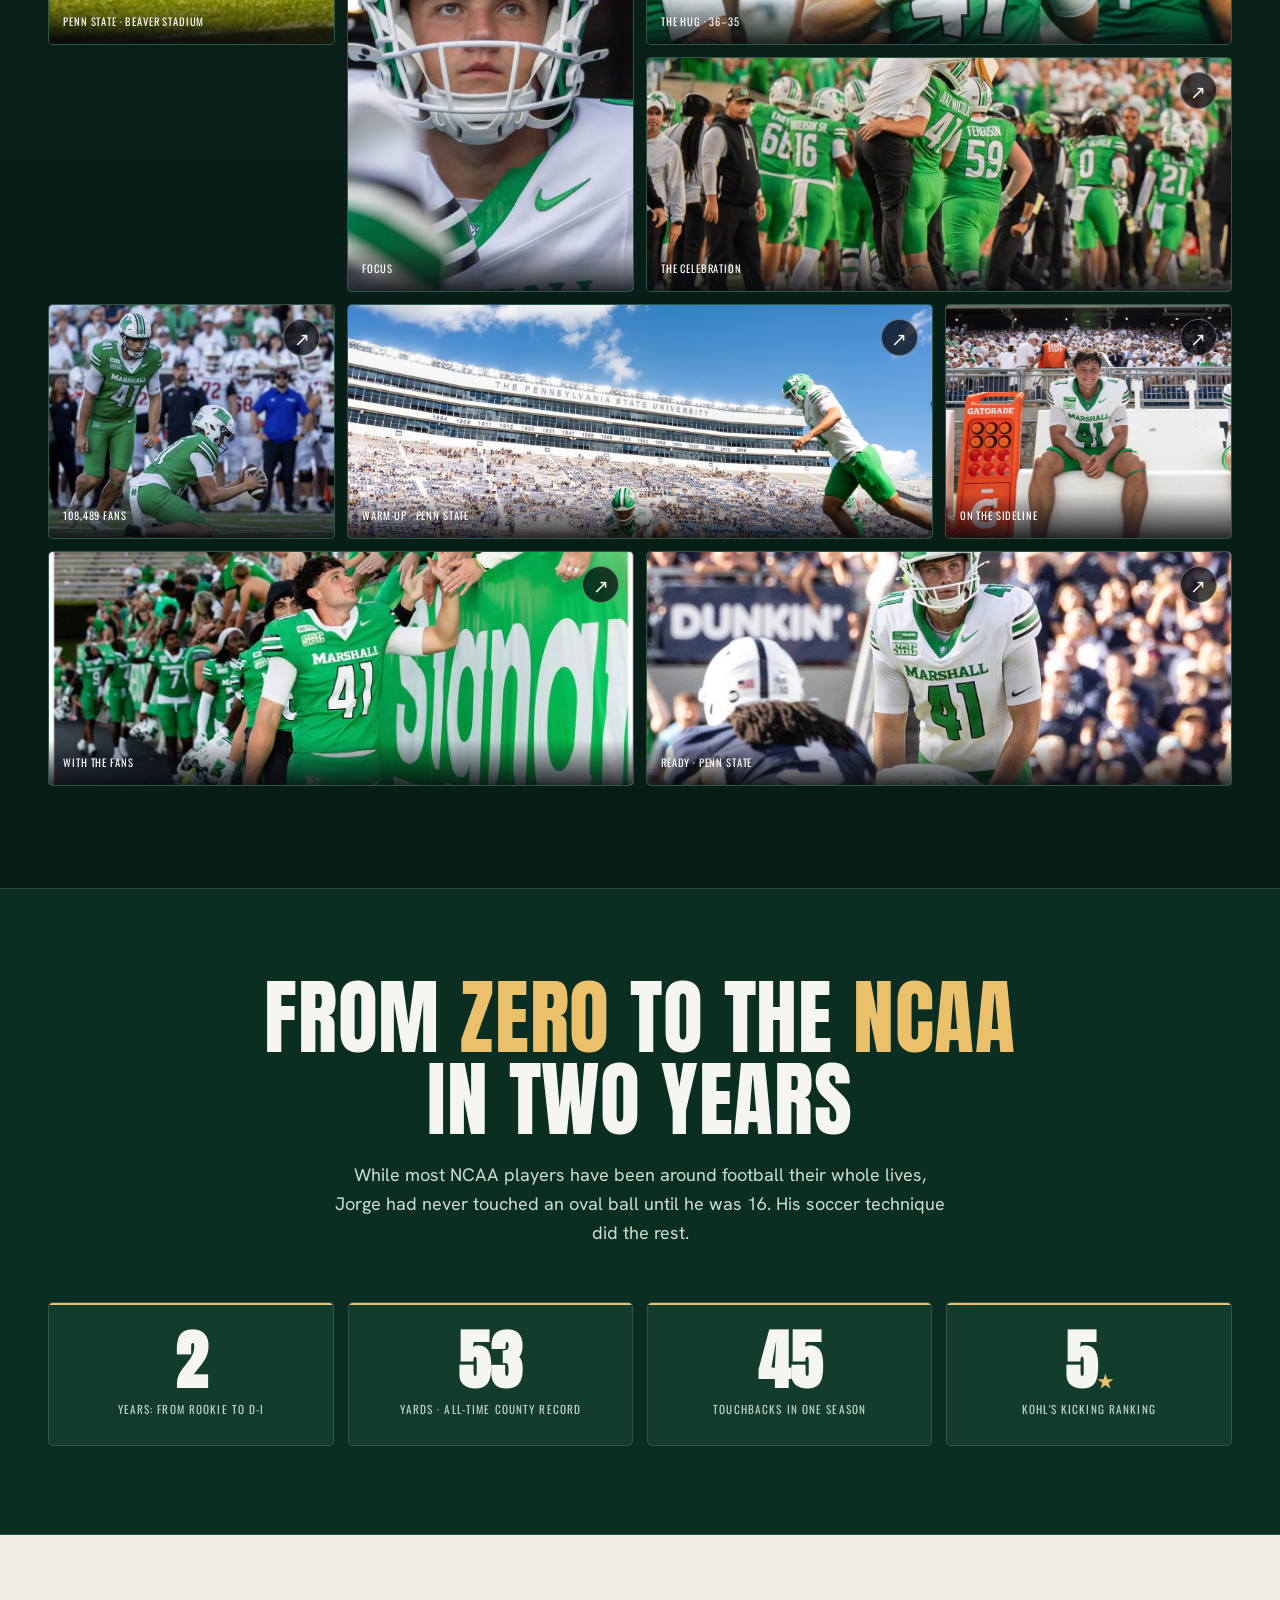
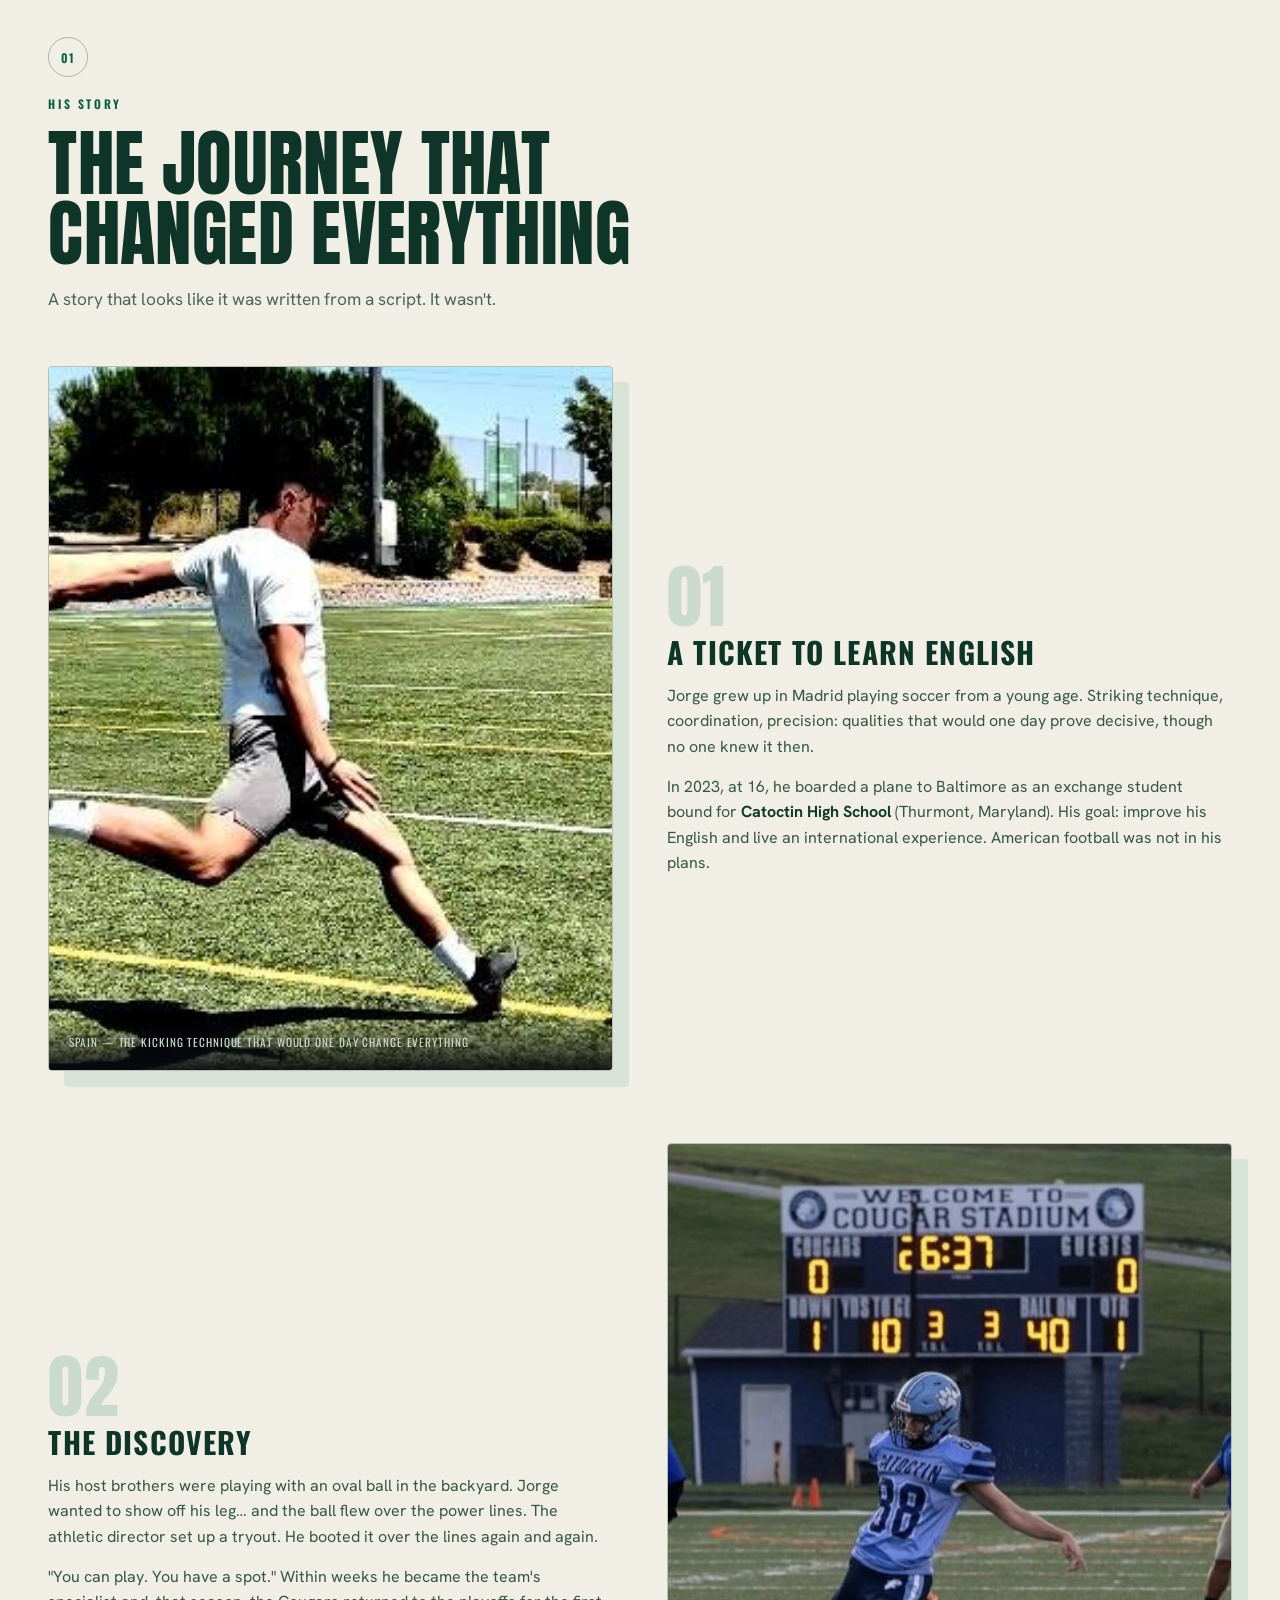
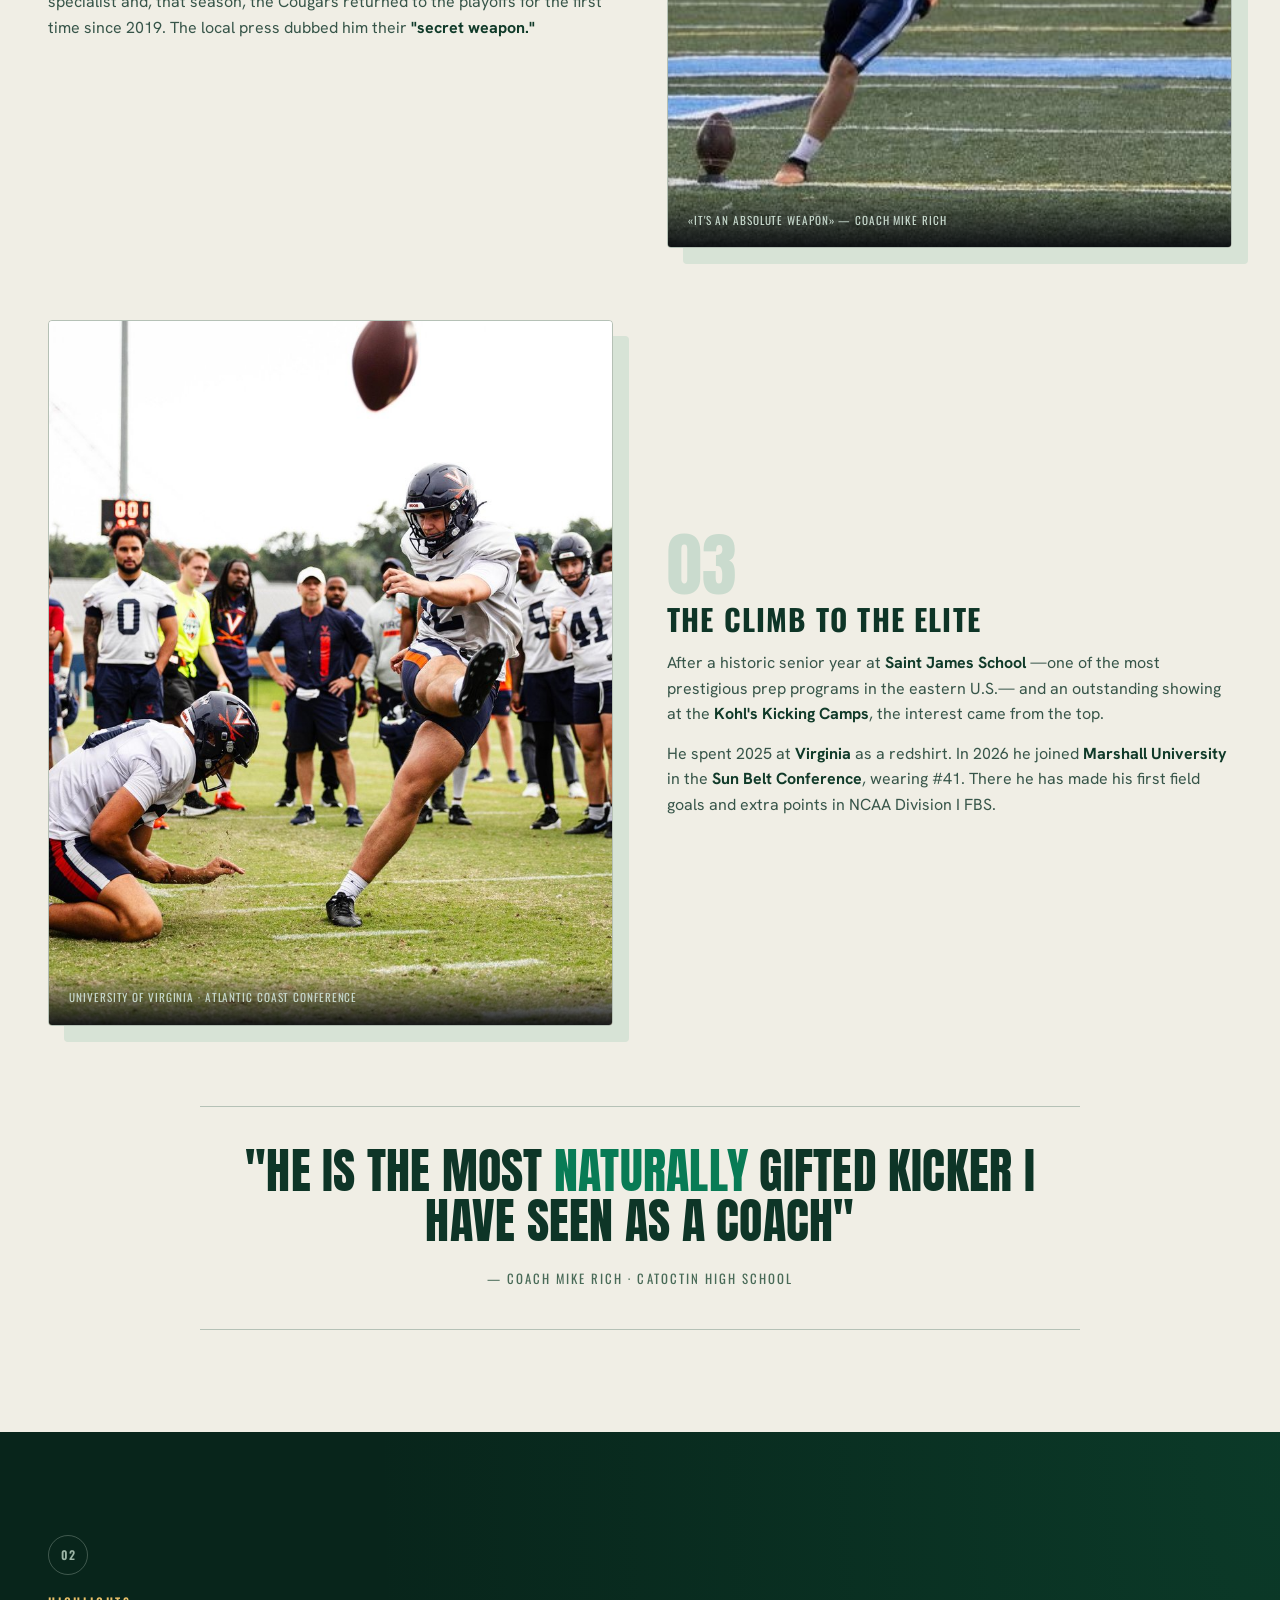
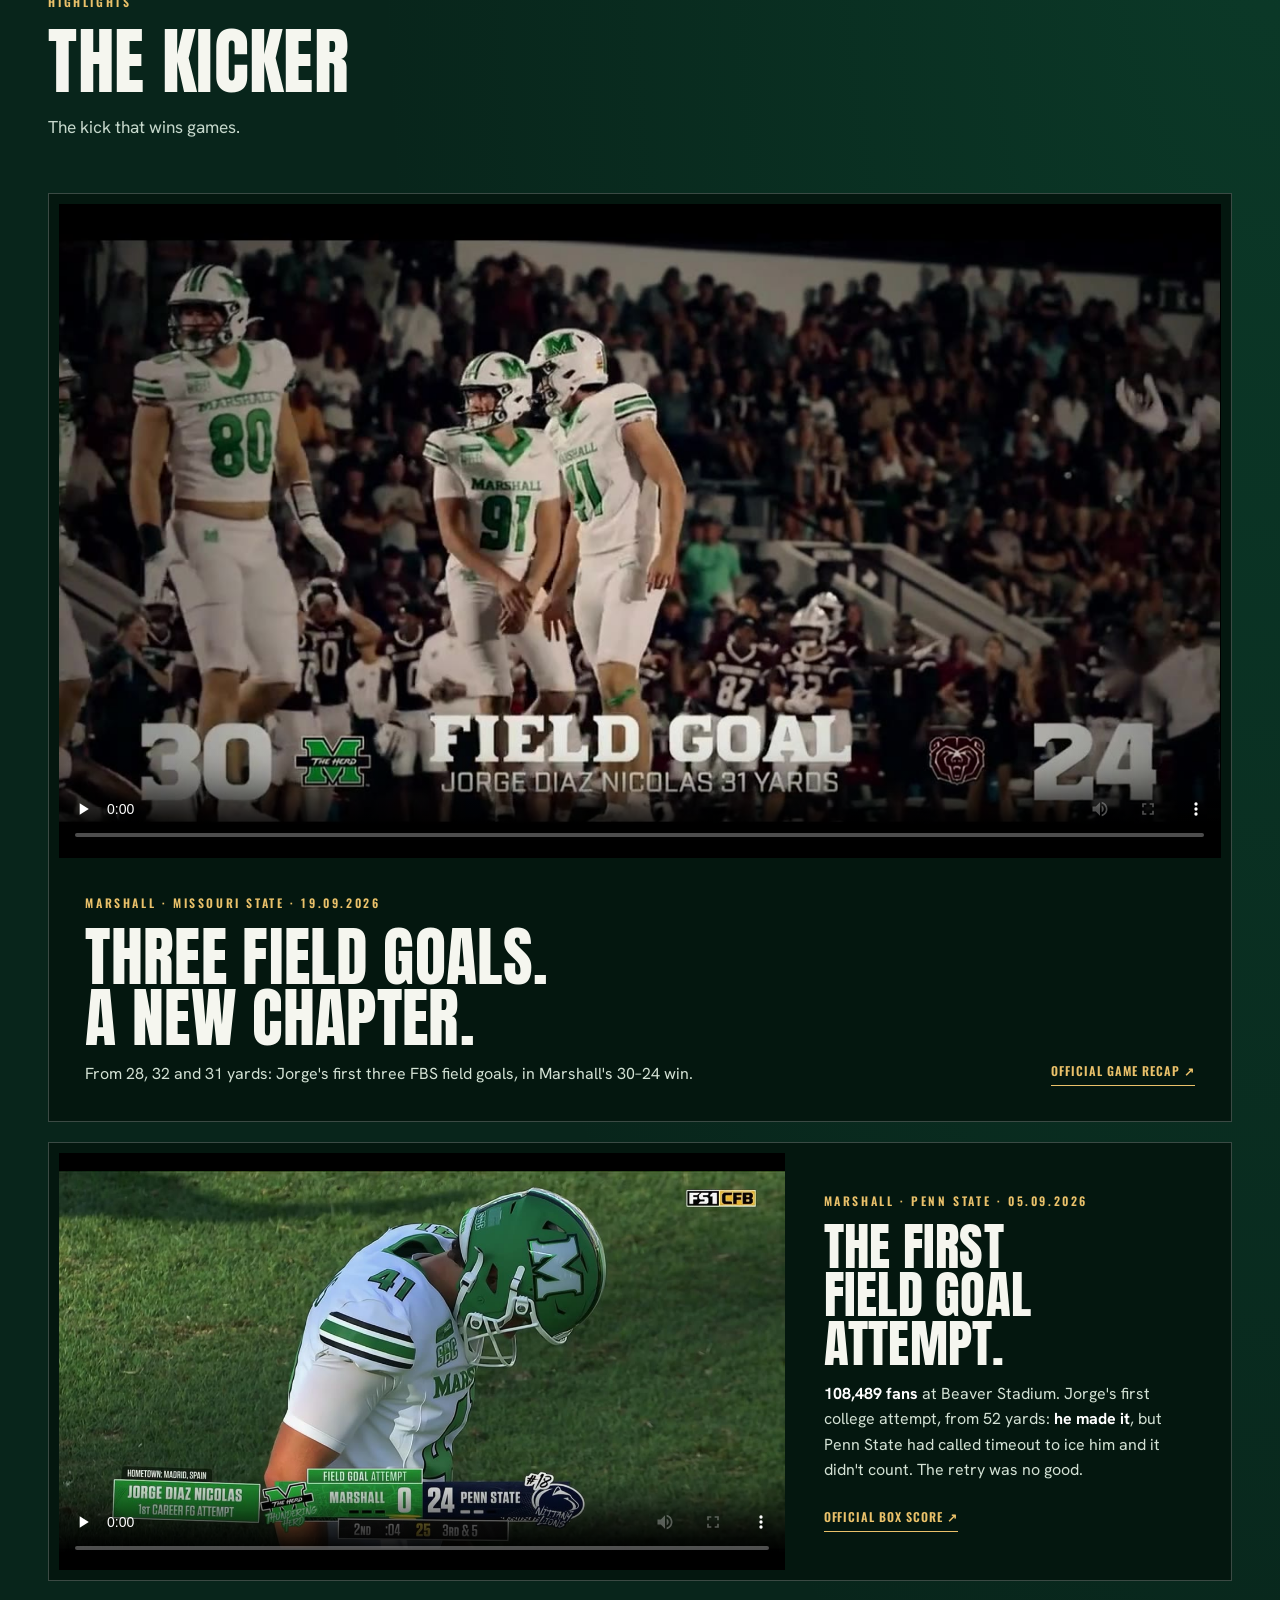
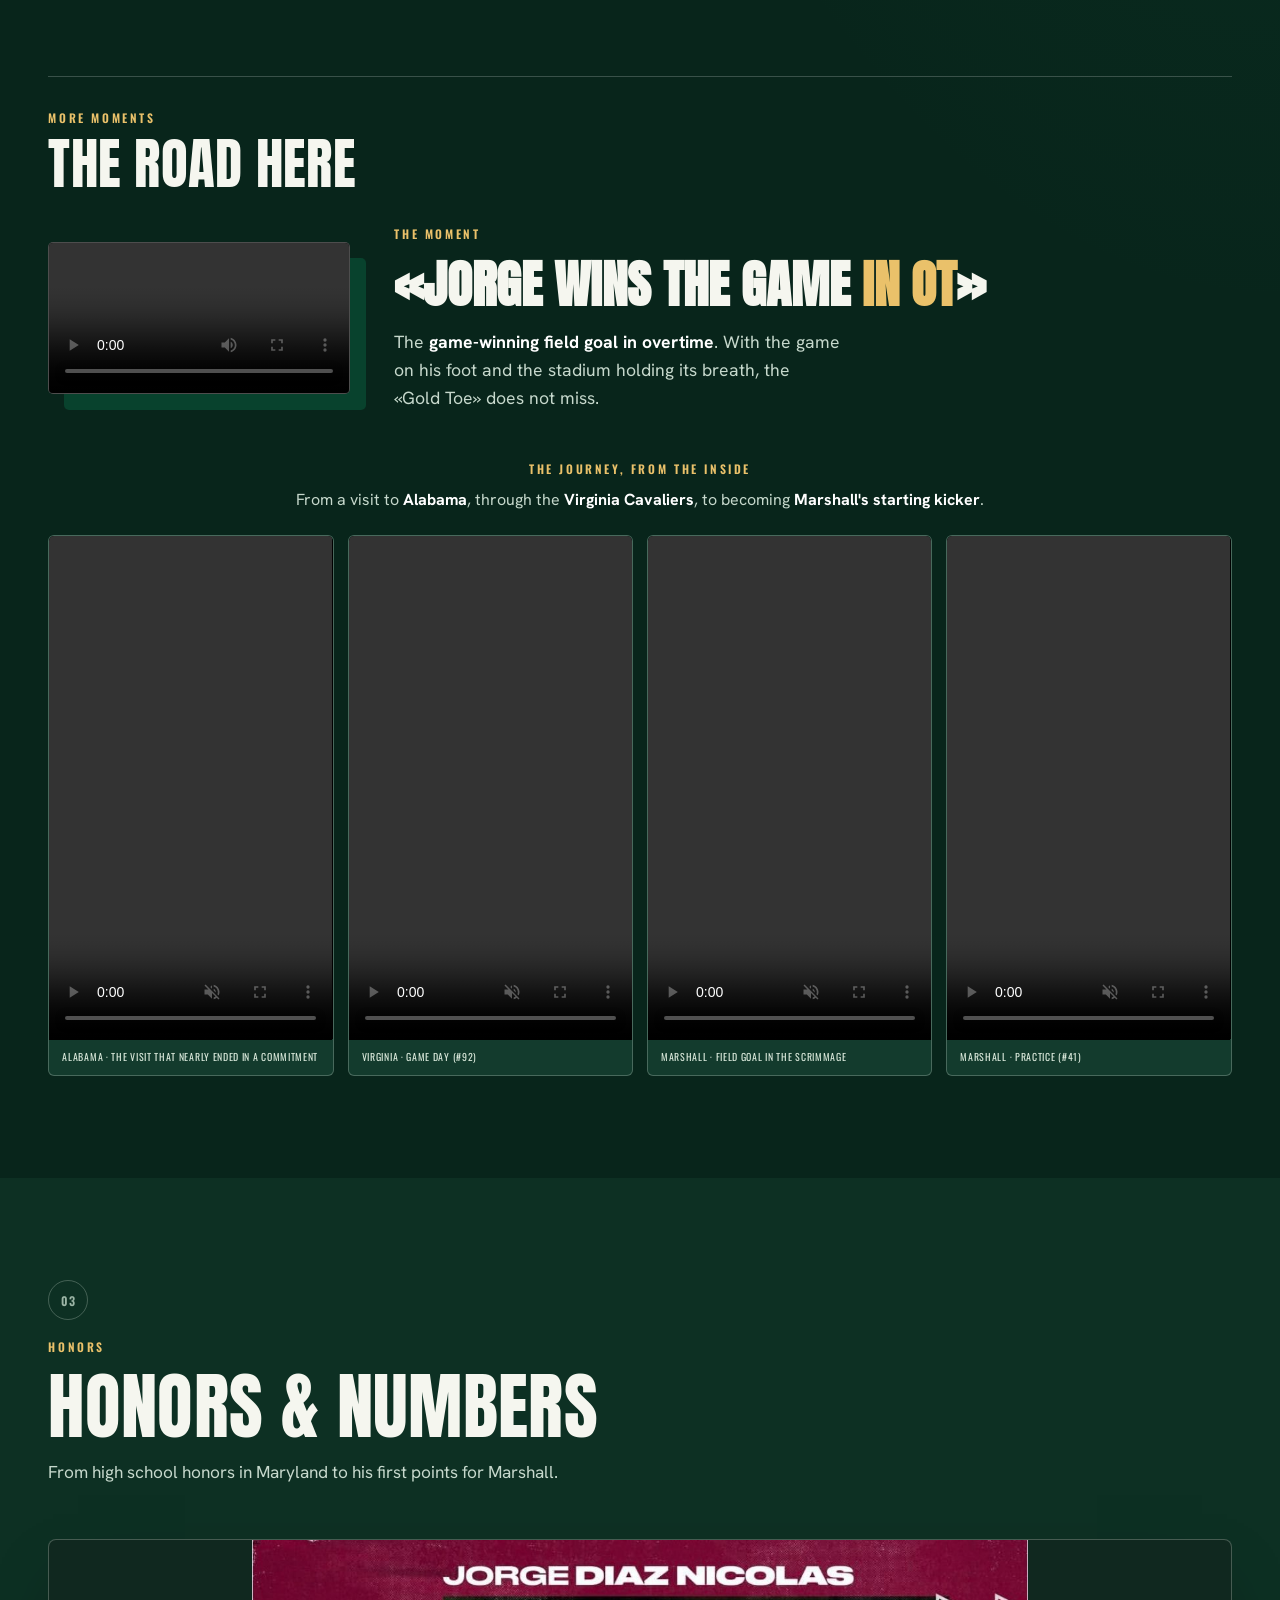
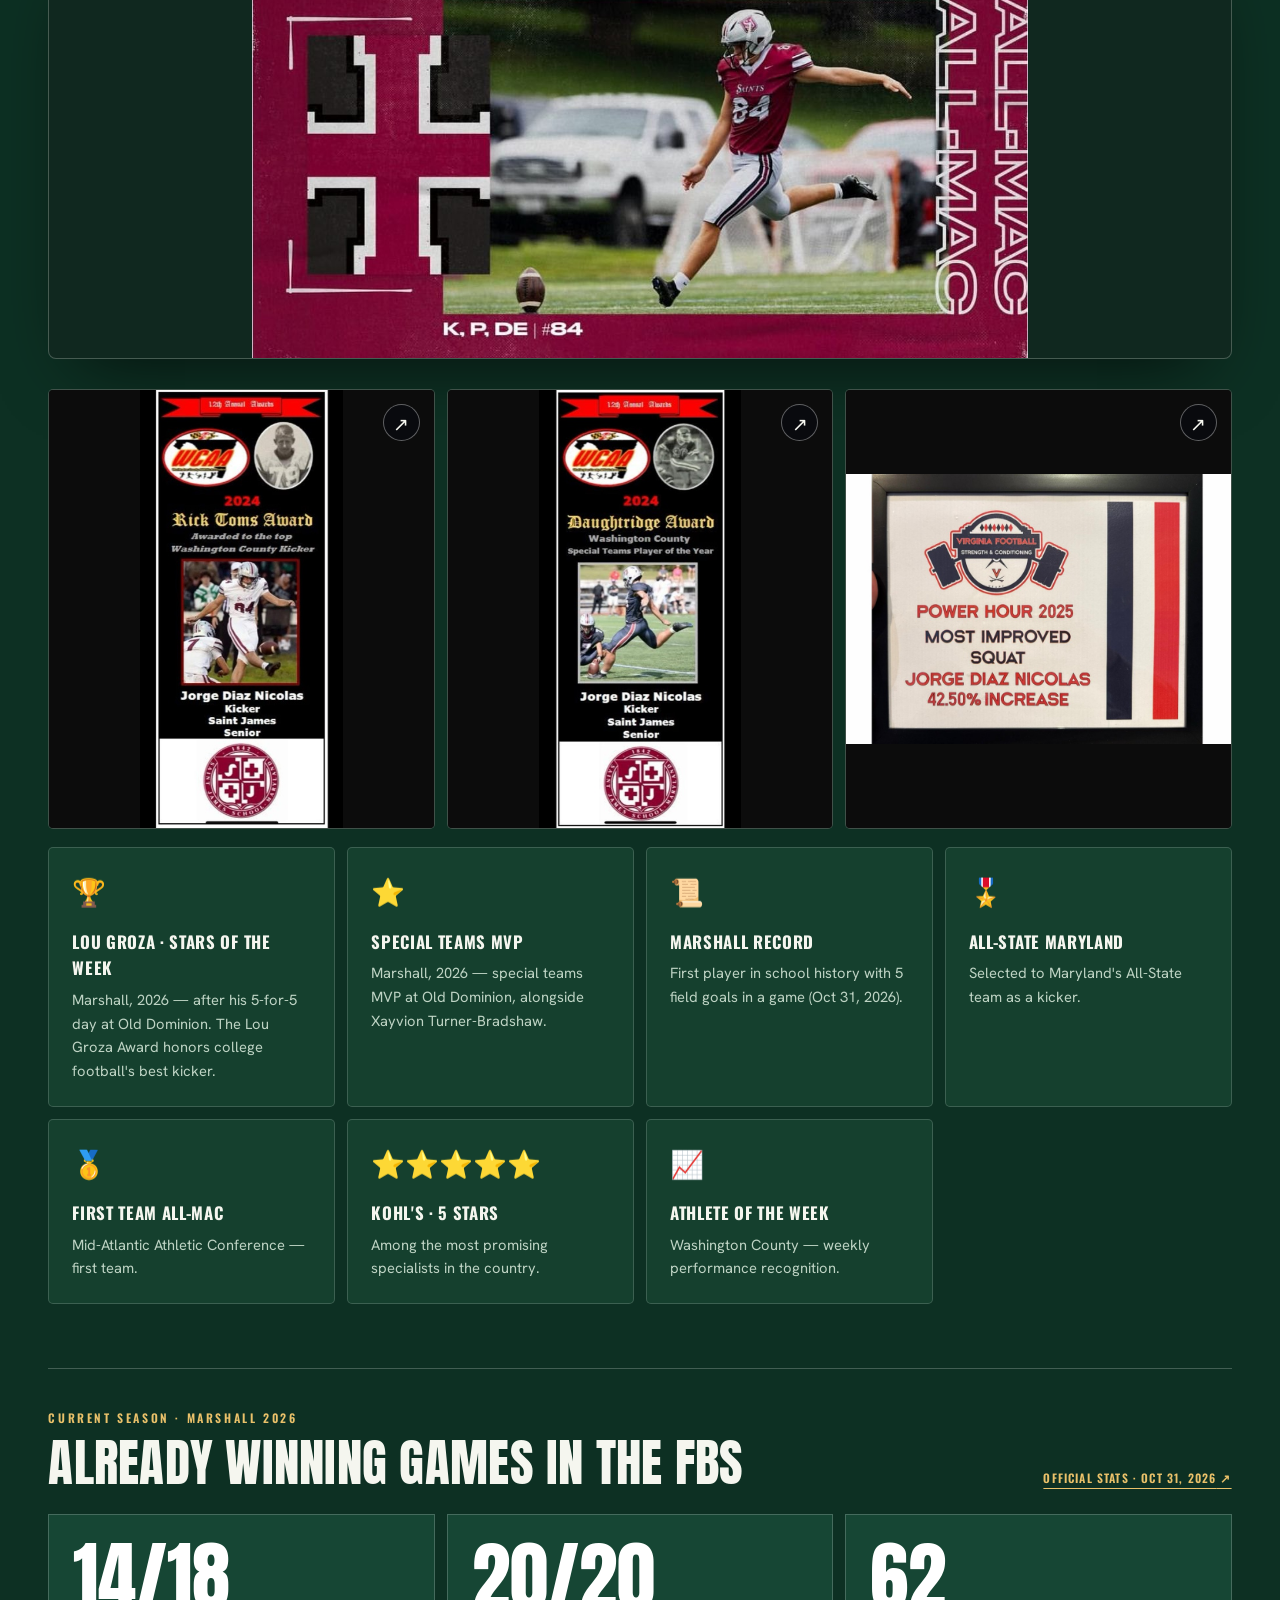
==== commit 3b521678: "Entrevistas: entrevista semanal previa a Georgia Southern (desde 7:13) Co-Authored-By: Claude Opus 5" ====
--- a/index.html
+++ b/index.html
@@ -489,7 +489,10 @@
 .iv-text .gdate{font-family:"Oswald";text-transform:uppercase;letter-spacing:.12em;font-size:.66rem;color:var(--muted)}
 .iv-text p{margin:0;color:#fff;font-size:1rem;line-height:1.5}
 .iv-text a{font:600 .72rem "Oswald",sans-serif;letter-spacing:.08em;text-transform:uppercase;color:var(--gold);text-decoration:underline;text-underline-offset:4px}
+.iv-wide{grid-column:1/-1;display:grid;grid-template-columns:minmax(0,1.2fr) minmax(0,.8fr)}
+.iv-wide .iv-text{justify-content:center;padding:22px 24px}
 @media(max-width:760px){.interviews{grid-template-columns:1fr}}
+@media(max-width:760px){.iv-wide{display:flex;flex-direction:column}}
 .sub-h{font-family:"Oswald";text-transform:uppercase;letter-spacing:.14em;font-size:.78rem;font-weight:600;color:var(--gold);margin:52px 0 16px}
 @media(max-width:560px){header .ig{display:none}}
 </style>
@@ -614,6 +617,10 @@
 
     <div class="sub-h rv"><span class="l-es">En sus palabras · ruedas de prensa oficiales de Marshall</span><span class="l-en">In his own words · official Marshall press conferences</span></div>
     <div class="interviews">
+      <div class="iv iv-wide rv">
+        <div class="iv-frame"><button type="button" class="iv-play" data-yt="tsR4SX1jF2M" data-start="433" aria-label="Reproducir la entrevista semanal de Jorge (previa de Georgia Southern)"><img src="assets/iv-ga.jpg" alt="Jorge Díaz Nicolás en la entrevista semanal de Marshall" loading="lazy"><span class="iv-btn" aria-hidden="true">▶</span><span class="iv-tag"><span class="l-es">Nuevo · entrevista semanal · Jorge</span><span class="l-en">New · weekly interview · Jorge</span></span></button></div>
+        <div class="iv-text"><span class="gdate"><span class="l-es">3 nov. 2026 · previa del partido en Georgia Southern · más de 5 minutos</span><span class="l-en">Nov 3, 2026 · ahead of the Georgia Southern game · 5+ minutes</span></span><p><span class="l-es">Jorge habla del récord de los cinco field goals, de su pasado como futbolista en España y de los kickers internacionales que triunfan en el football universitario.</span><span class="l-en">Jorge talks about his five-field-goal record, his soccer roots in Spain and the international kickers thriving in college football.</span></p><a href="https://www.youtube.com/watch?v=tsR4SX1jF2M&t=433s" target="_blank" rel="noopener"><span class="l-es">Ver en YouTube (desde el minuto 7:13)</span><span class="l-en">Watch on YouTube (from 7:13)</span> ↗</a></div>
+      </div>
       <div class="iv rv">
         <div class="iv-frame"><button type="button" class="iv-play" data-yt="tnuAmKj3xGk" data-start="255" aria-label="Reproducir la entrevista de Jorge tras Old Dominion"><img src="assets/iv-odu.jpg" alt="Reproducir la entrevista de Jorge tras Old Dominion" loading="lazy"><span class="iv-btn" aria-hidden="true">▶</span><span class="iv-tag"><span class="l-es">Rueda de prensa · Jorge</span><span class="l-en">Press conference · Jorge</span></span></button></div>
         <div class="iv-text"><span class="gdate"><span class="l-es">31 oct. 2026 · tras el récord en Old Dominion</span><span class="l-en">Oct 31, 2026 · after the record at Old Dominion</span></span><p><span class="l-es">«Cada oportunidad que me da el ataque, estoy preparado. Parte de esos cinco field goals es mérito suyo, por ponerme en posición de hacerlo.»</span><span class="l-en">"Every opportunity that my offense gives me, I'm ready to go. Part of those five field goals is on them for putting me into position to perform."</span></p><a href="https://www.youtube.com/watch?v=tnuAmKj3xGk&t=255s" target="_blank" rel="noopener"><span class="l-es">Ver en YouTube (desde el minuto 4:15)</span><span class="l-en">Watch on YouTube (from 4:15)</span> ↗</a></div>
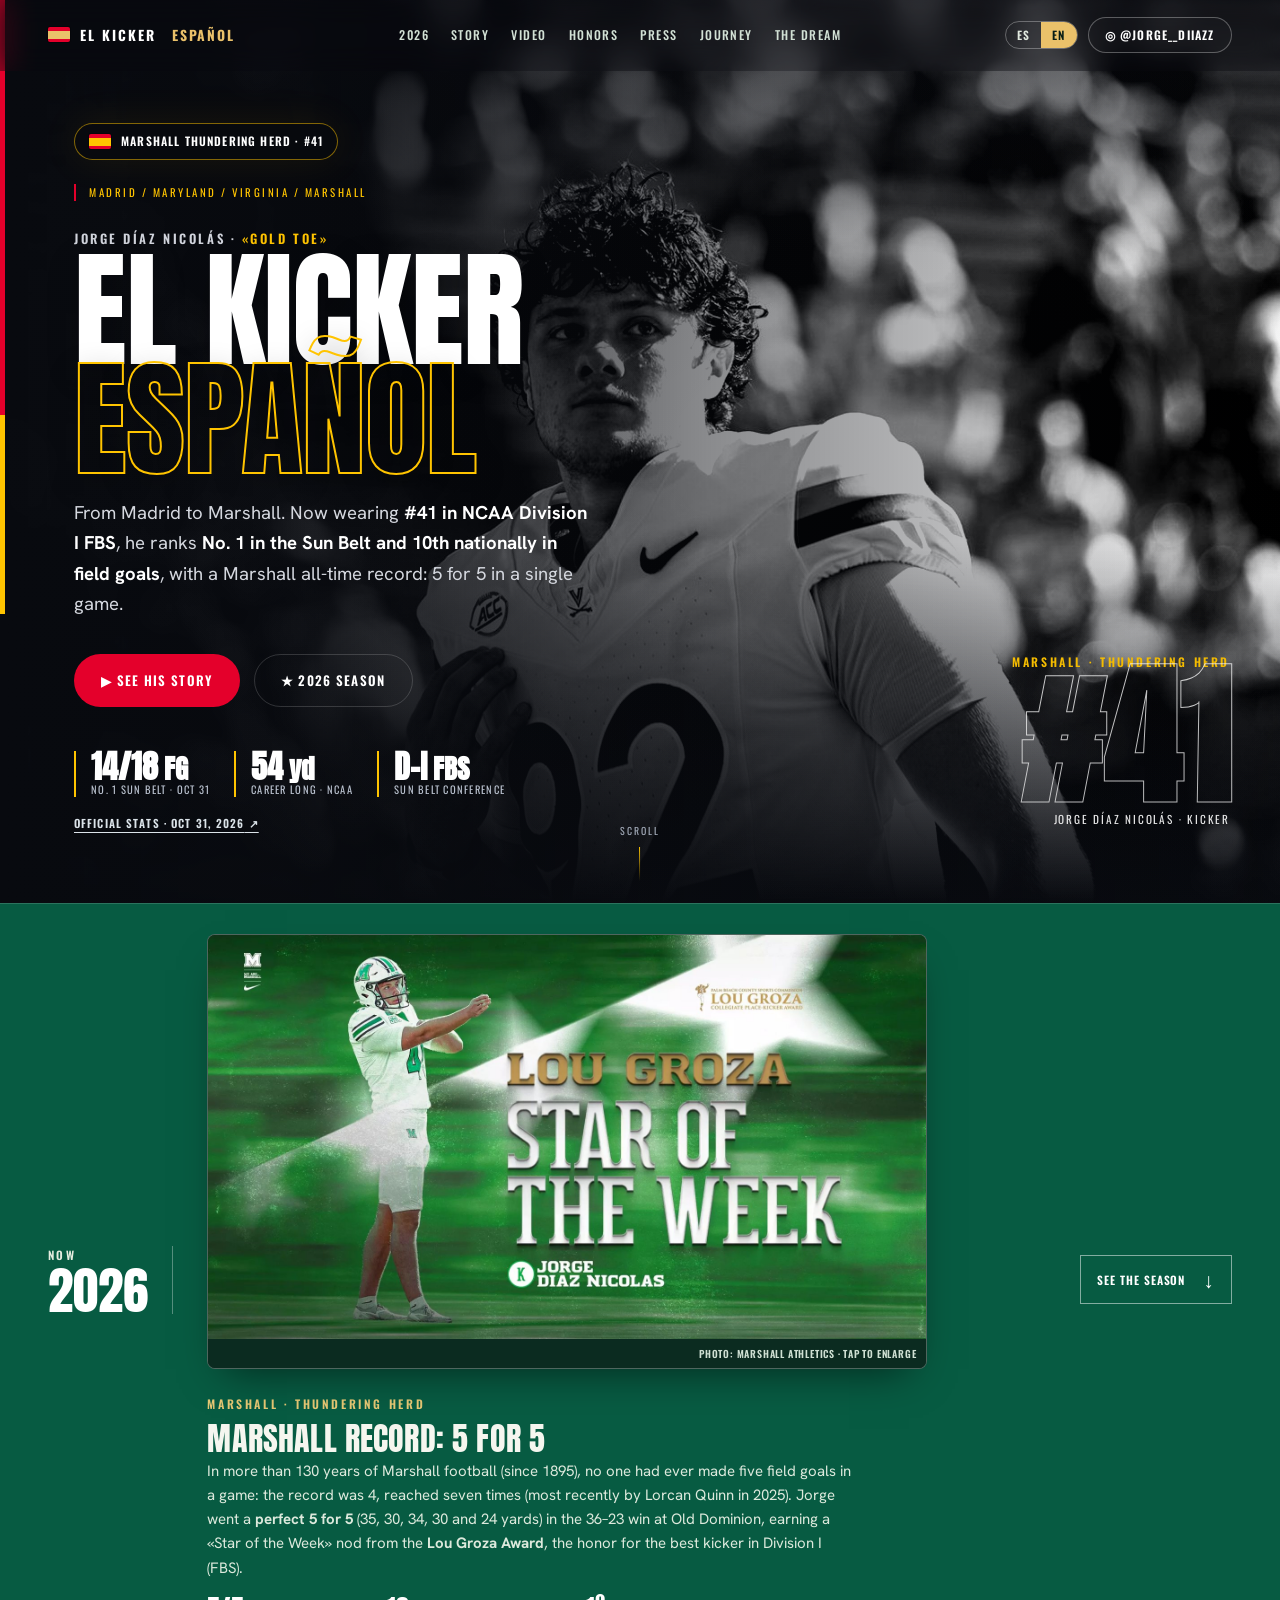
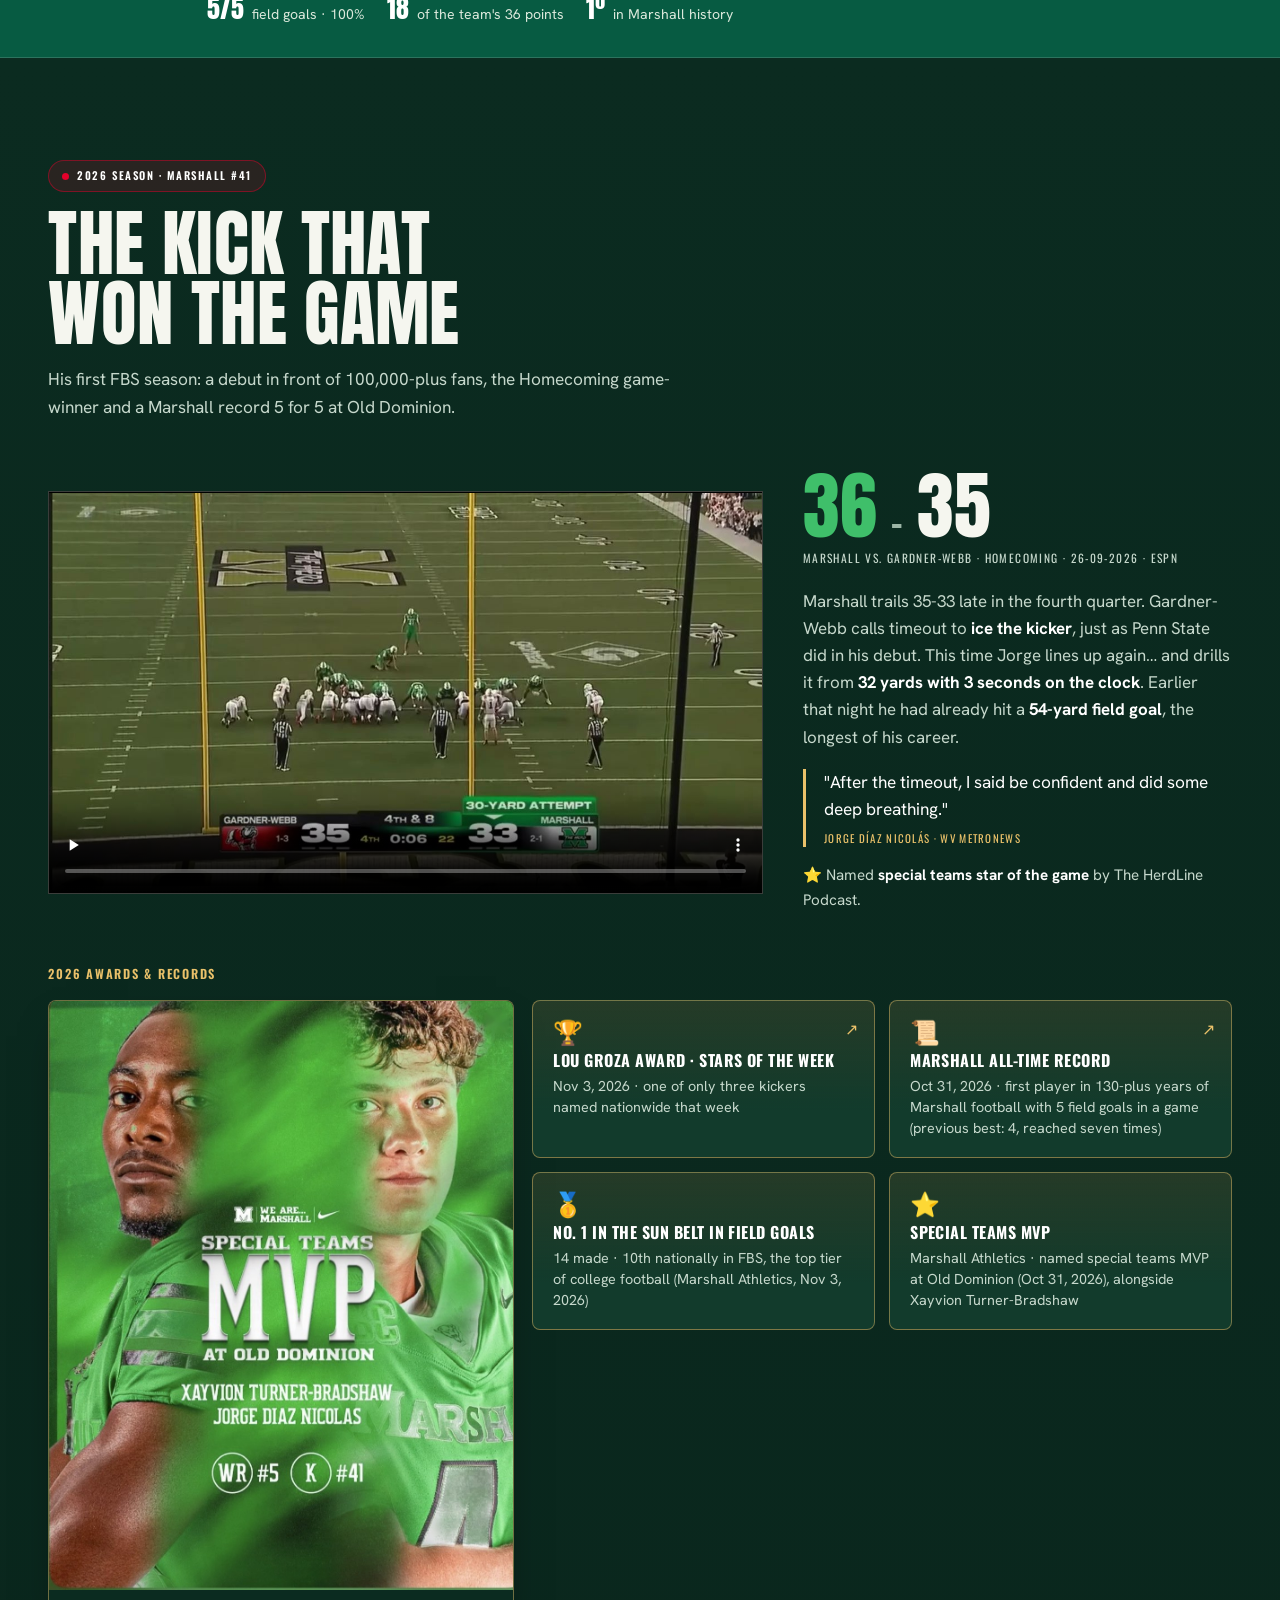
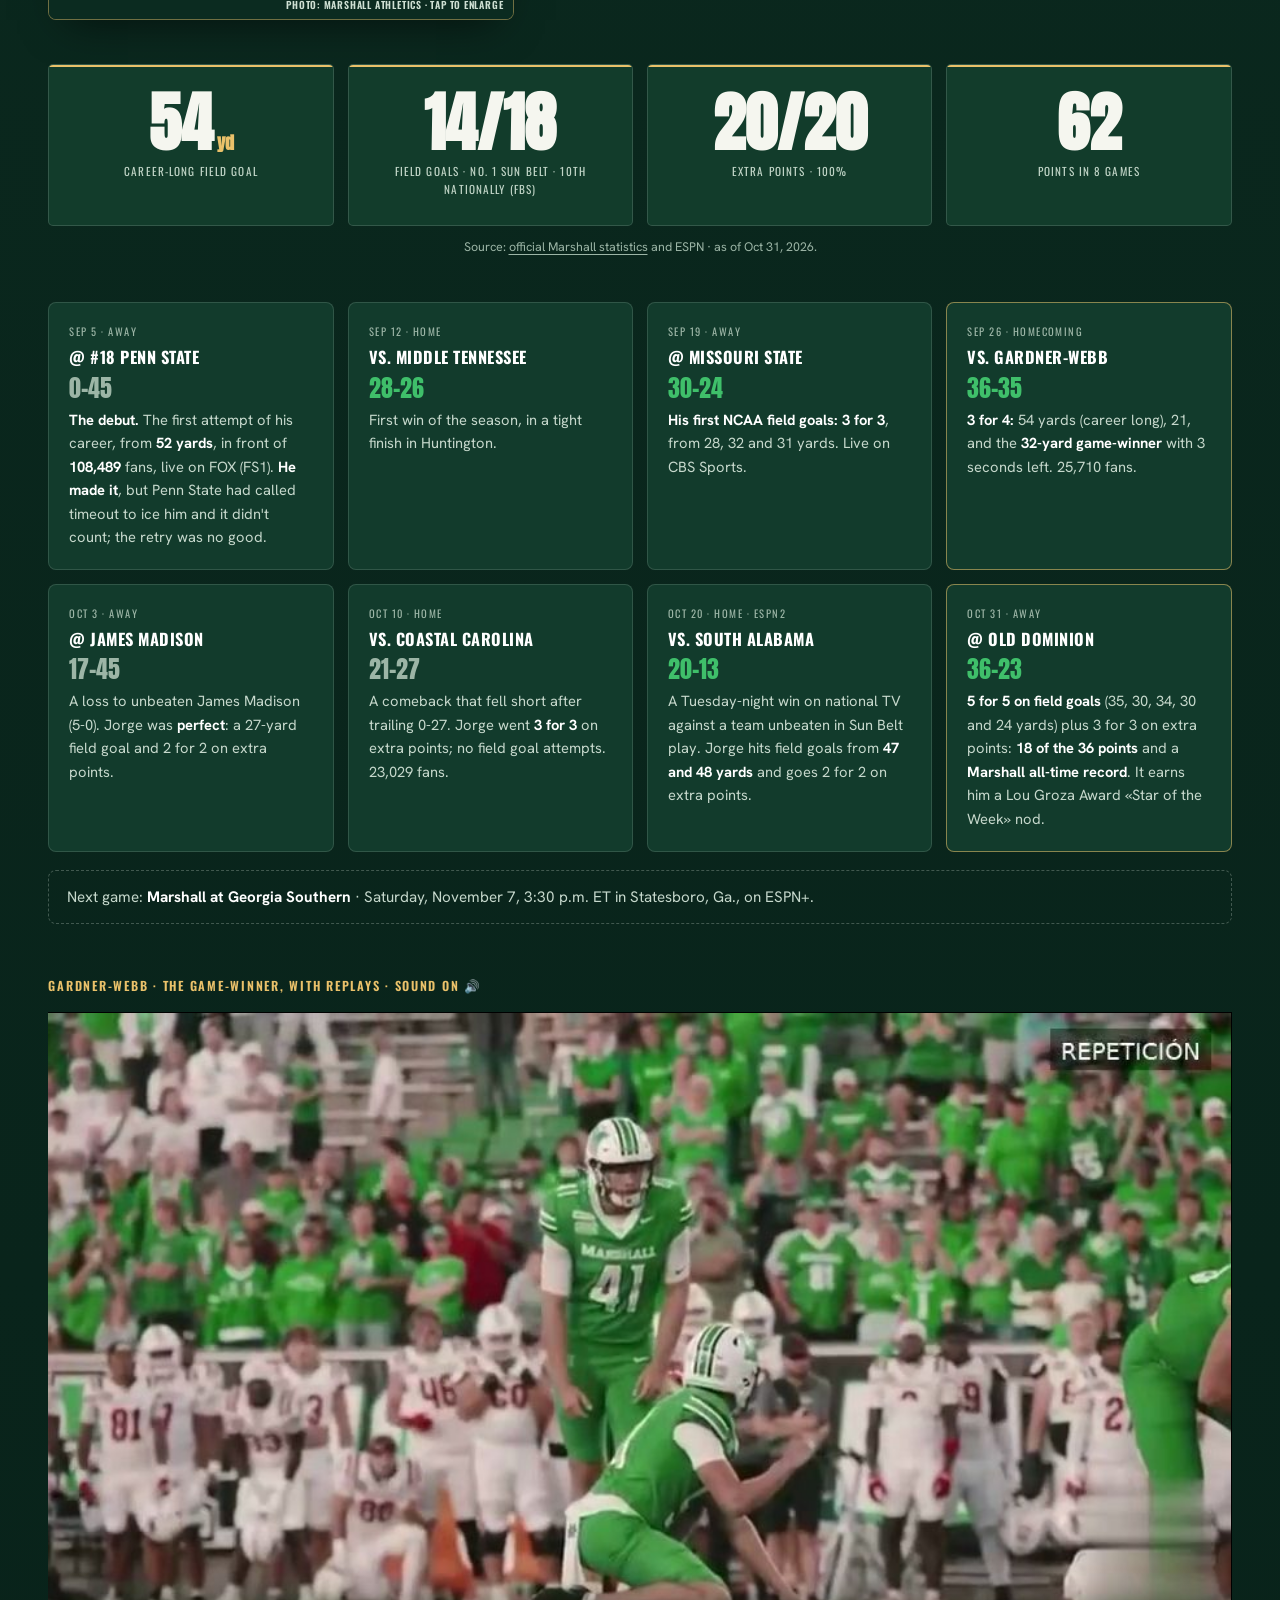
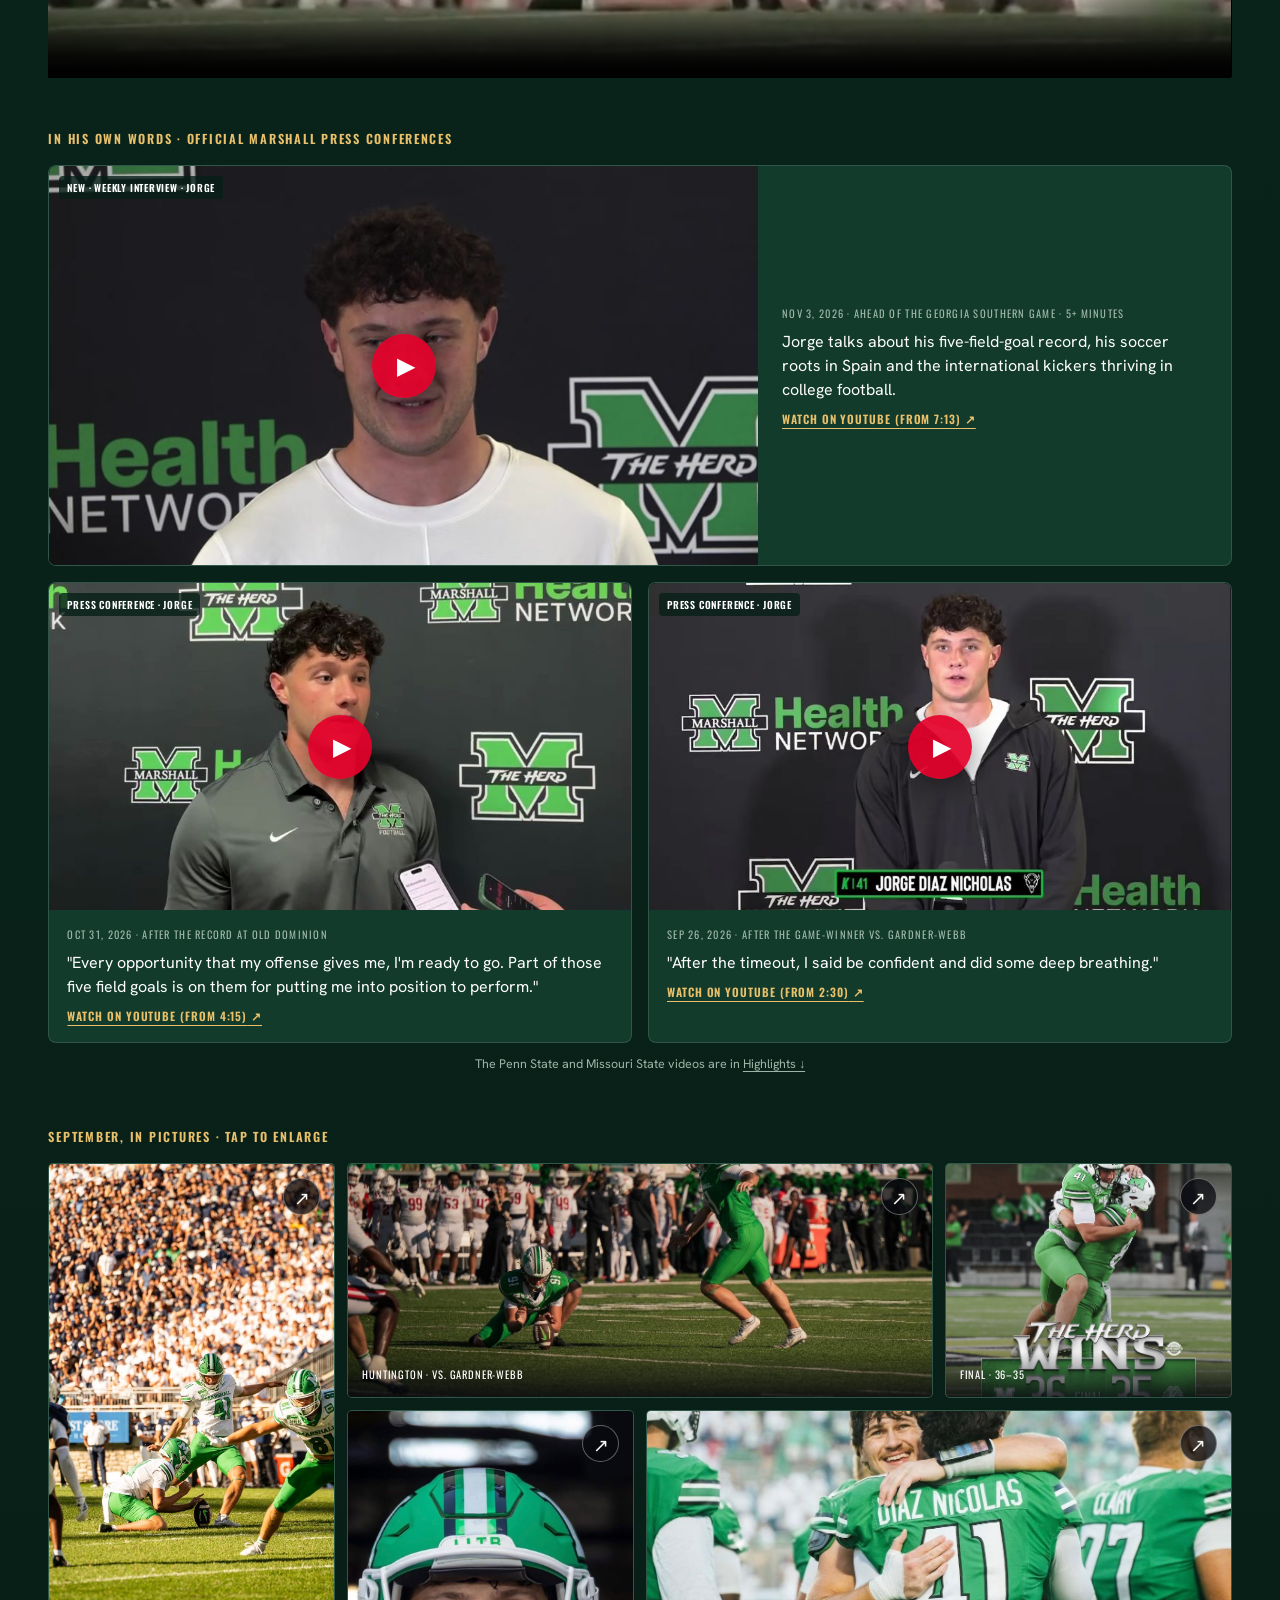
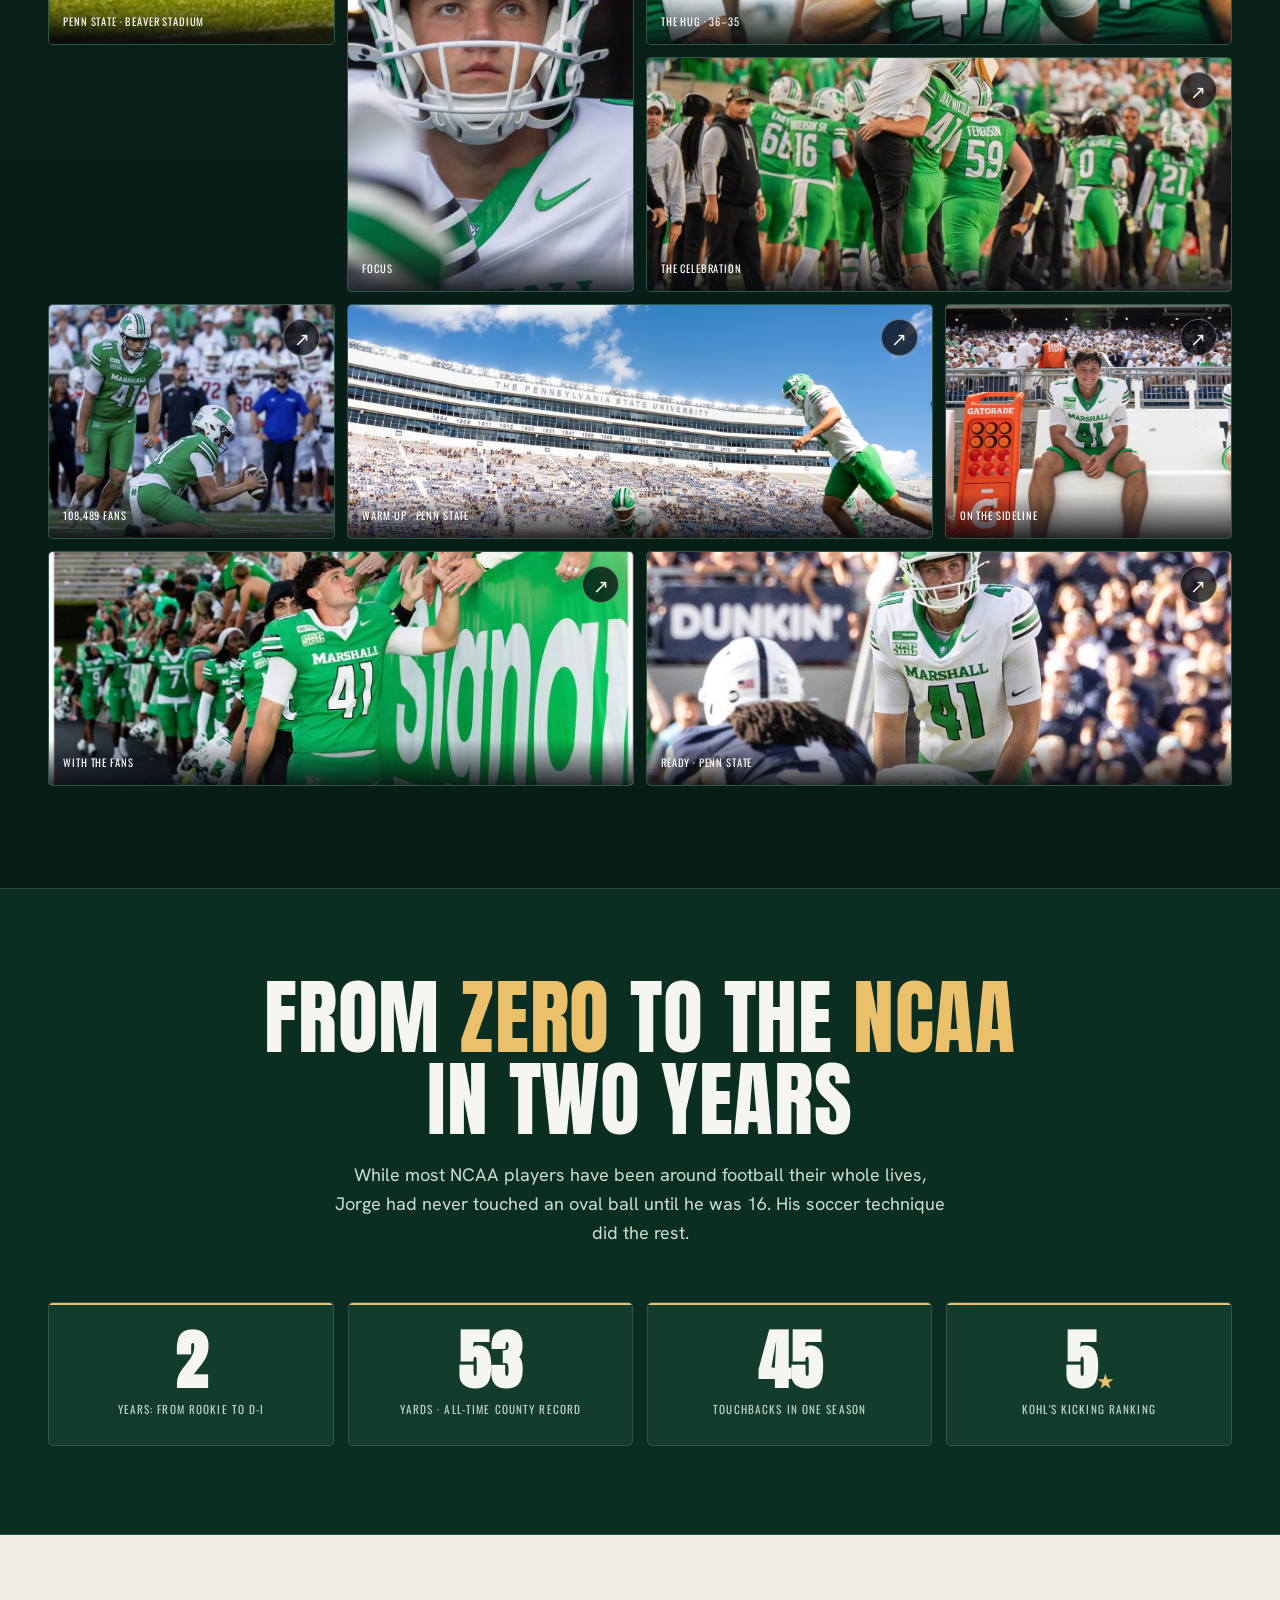
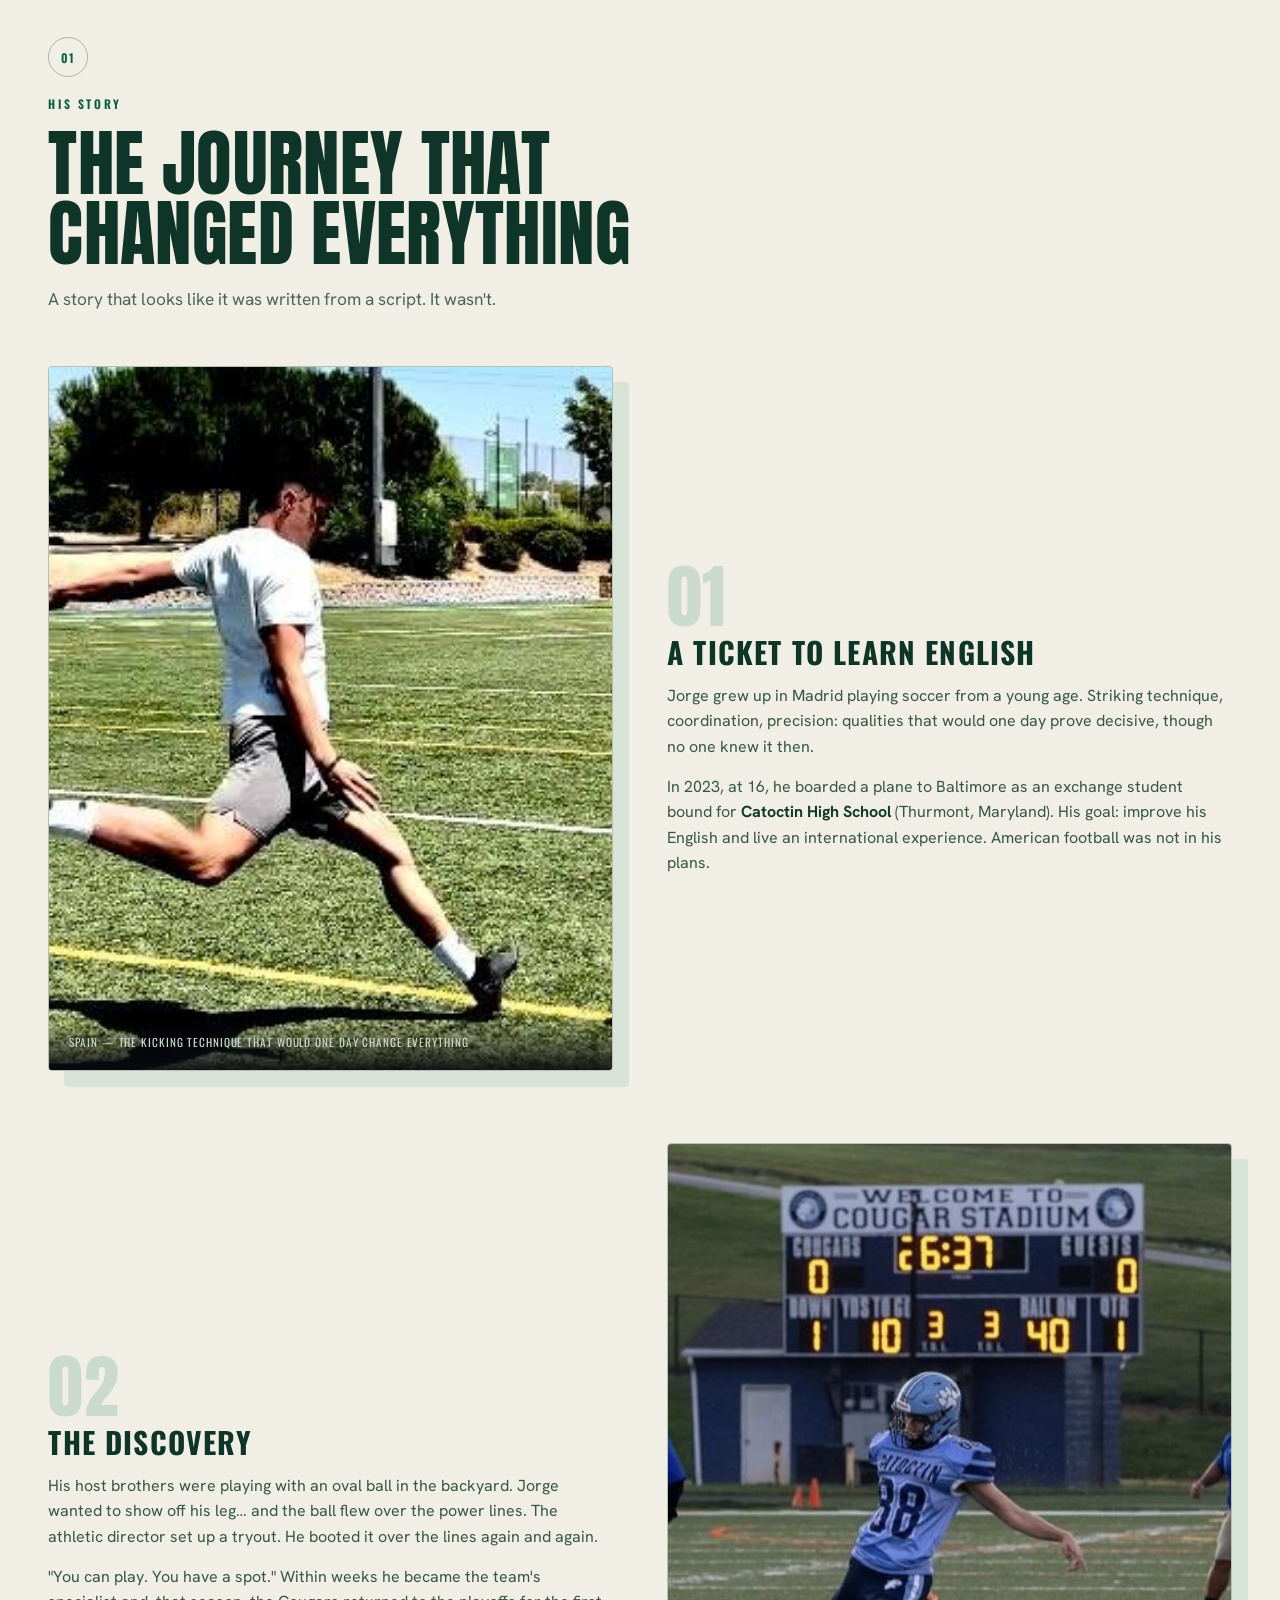
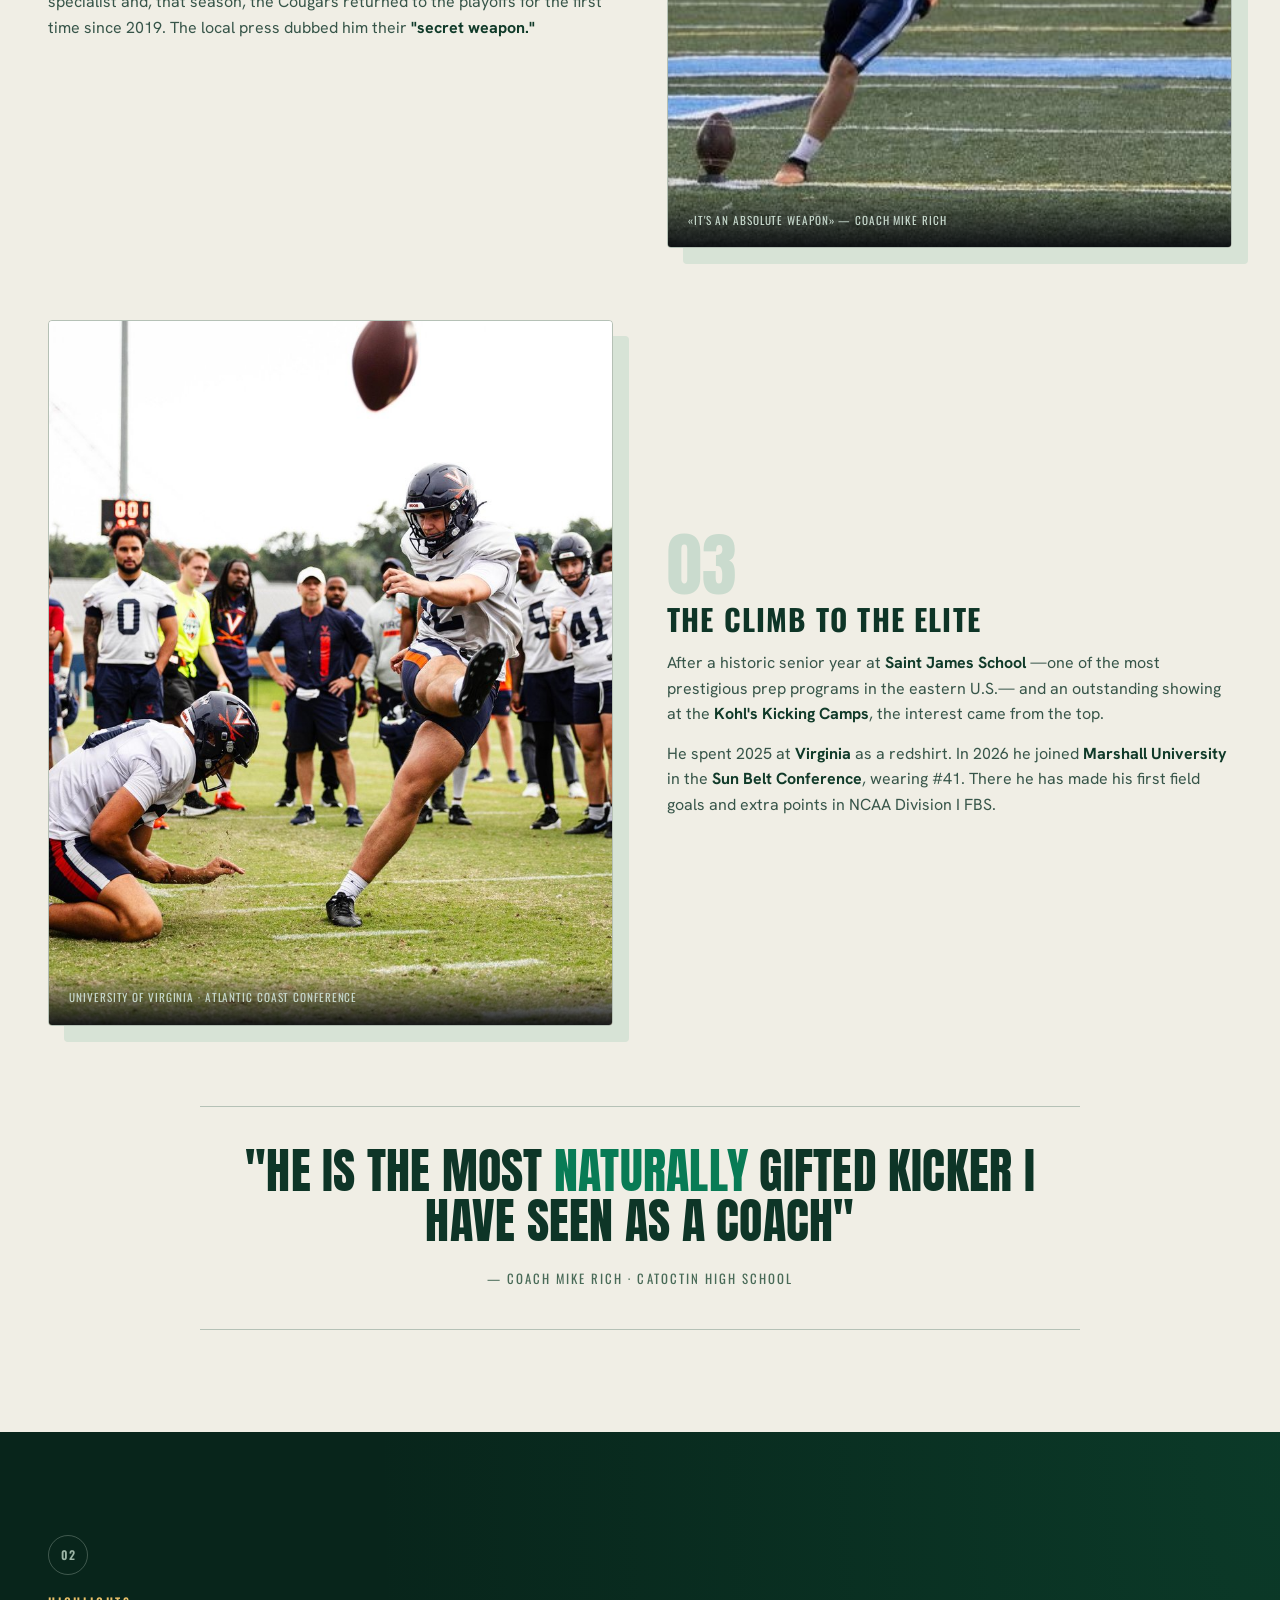
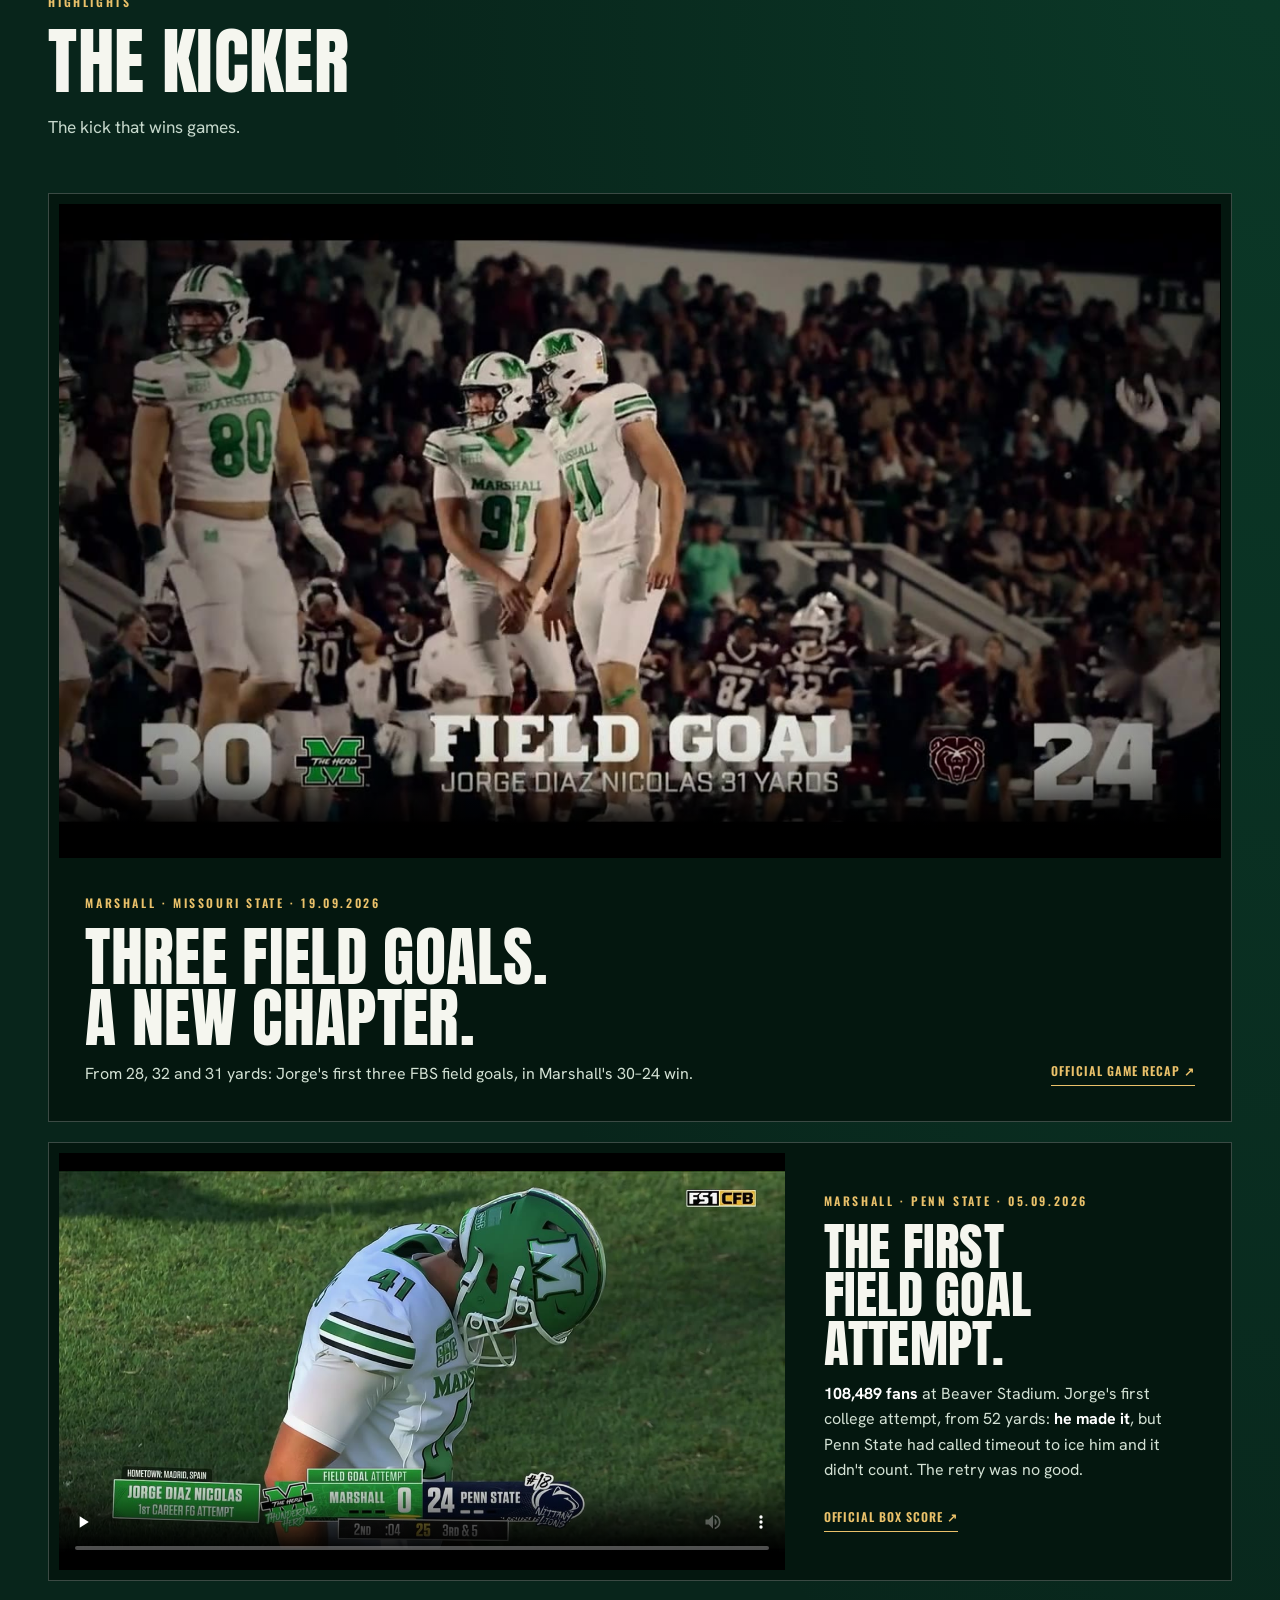
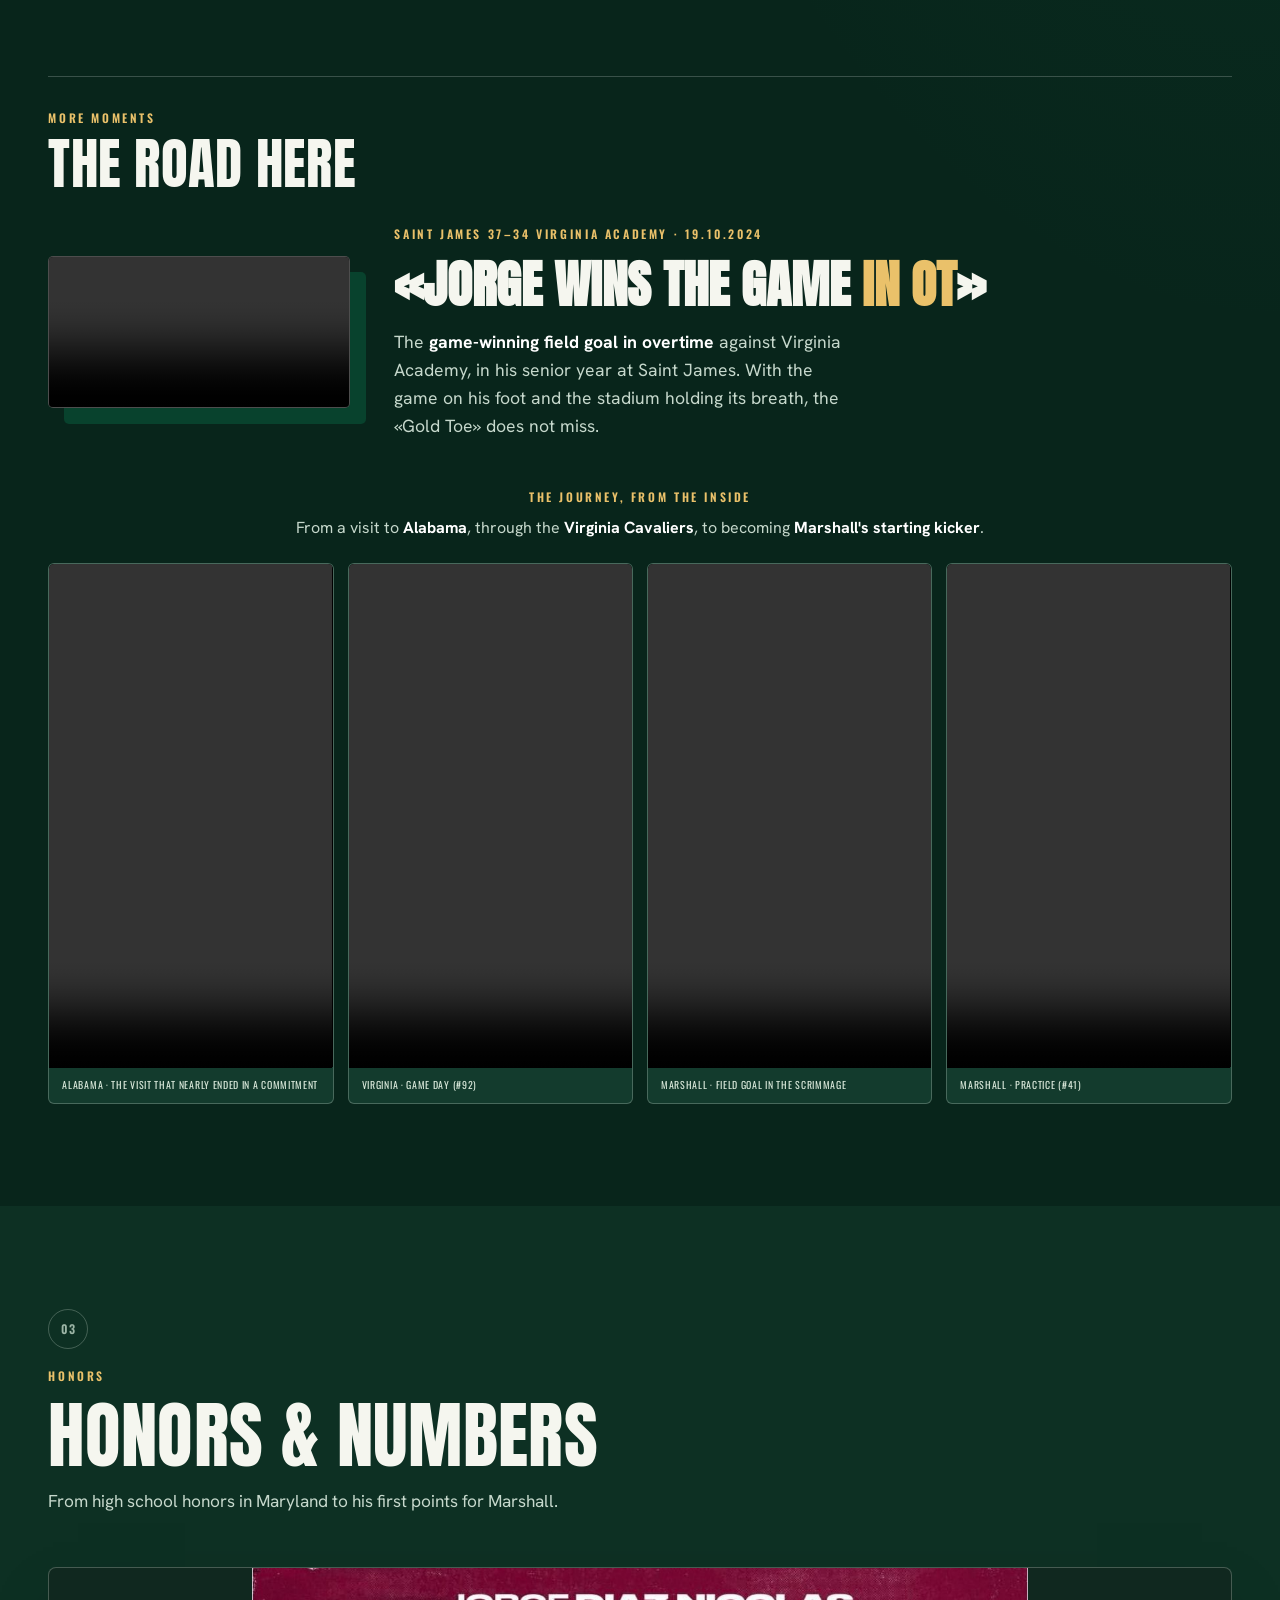
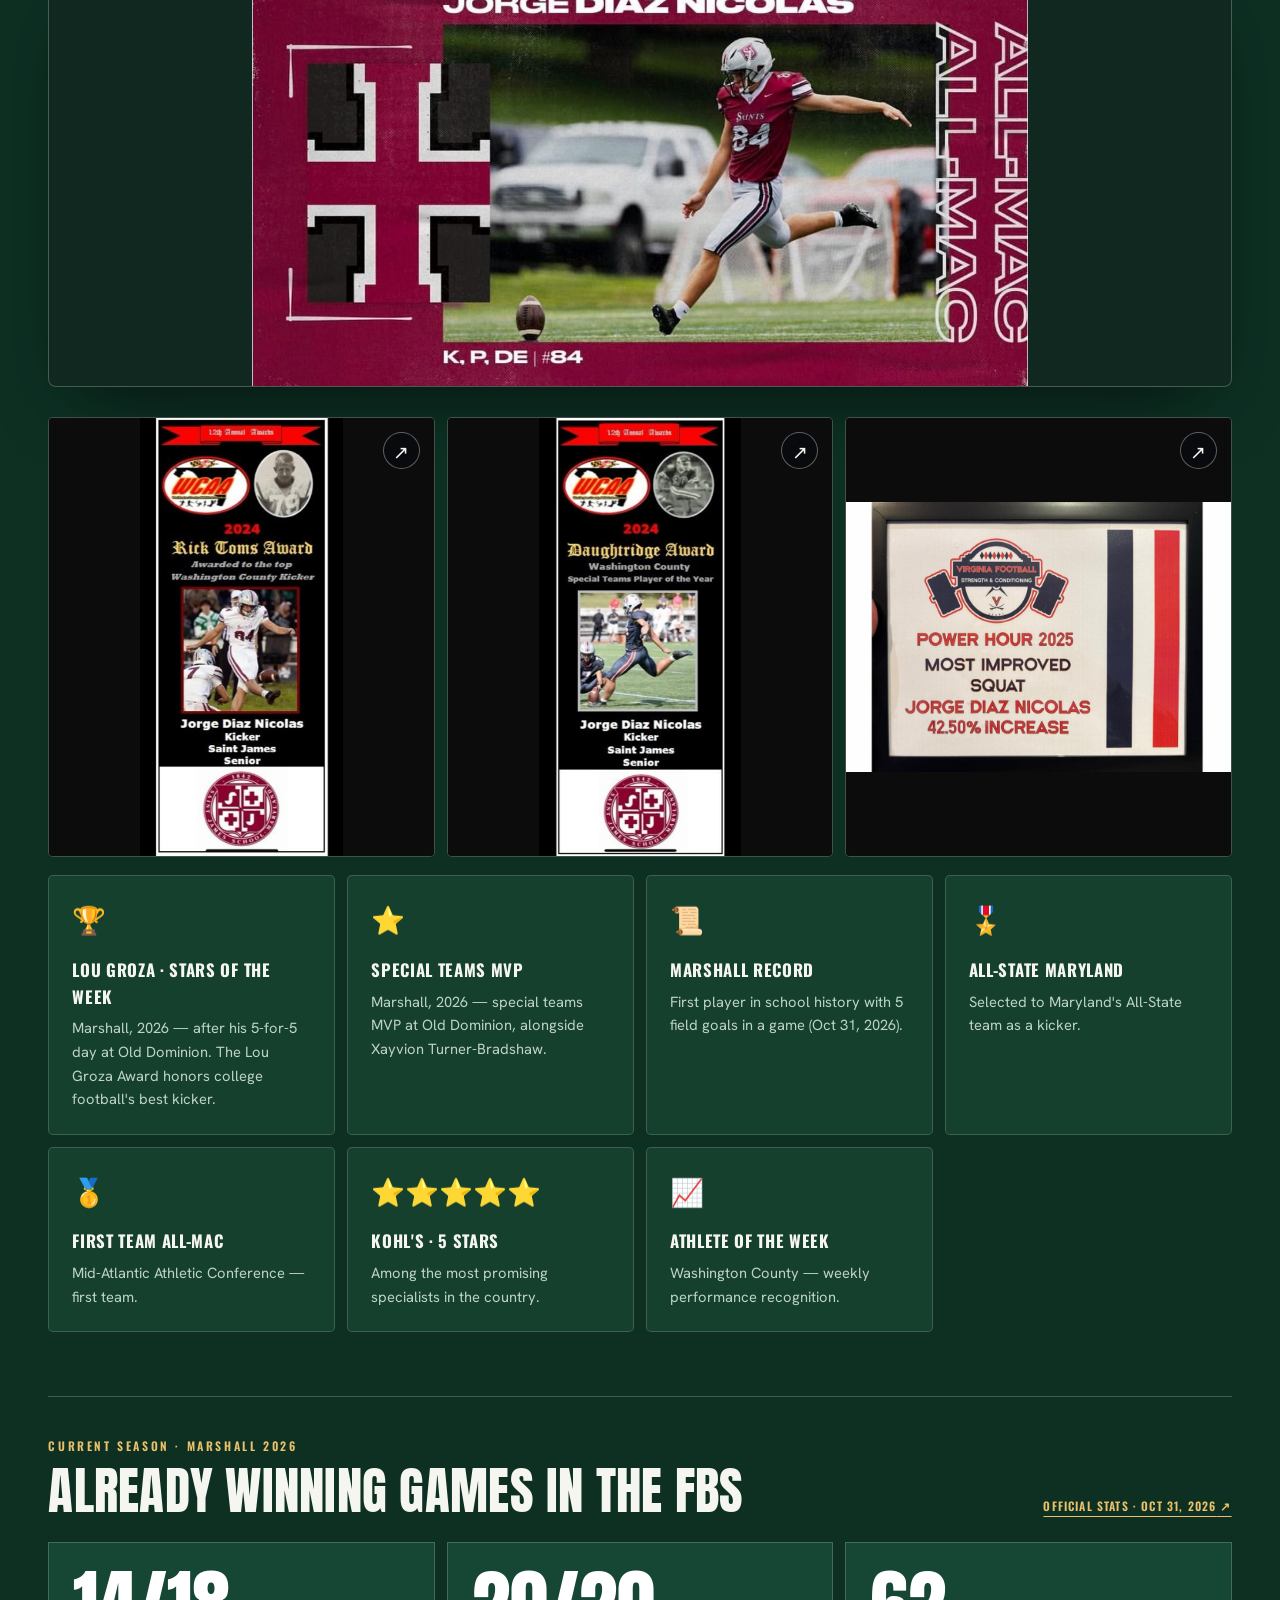
==== commit e2380b4e: "Vídeo de la prórroga: identificar el partido (Saint James 37-34 Virginia Academy, 19-oct-2024) Confi" ====
--- a/index.html
+++ b/index.html
@@ -761,9 +761,9 @@
         </video>
       </div>
       <div class="feat-text">
-        <span class="label"><span class="l-es">El momento</span><span class="l-en">The moment</span></span>
+        <span class="label">Saint James 37–34 Virginia Academy · 19.10.2024</span>
         <h3>«Jorge wins the game <em>in OT</em>»</h3>
-        <p><span class="l-es">El <b>field goal ganador en la prórroga</b>. Con el partido en su bota y el estadio conteniendo la respiración, el «Gold&nbsp;Toe» no falla.</span><span class="l-en">The <b>game-winning field goal in overtime</b>. With the game on his foot and the stadium holding its breath, the «Gold&nbsp;Toe» does not miss.</span></p>
+        <p><span class="l-es">El <b>field goal ganador en la prórroga</b> ante Virginia Academy, en su año senior en Saint James. Con el partido en su bota y el estadio conteniendo la respiración, el «Gold&nbsp;Toe» no falla.</span><span class="l-en">The <b>game-winning field goal in overtime</b> against Virginia Academy, in his senior year at Saint James. With the game on his foot and the stadium holding its breath, the «Gold&nbsp;Toe» does not miss.</span></p>
       </div>
     </div>
 
@@ -820,7 +820,7 @@
         <div>
           <span class="label" style="display:block;margin-bottom:10px"><span class="l-es">Récord histórico · Washington County</span><span class="l-en">All-time record · Washington County</span></span>
           <h3 class="rec-title"><span class="l-es">El field goal más largo de la historia del condado</span><span class="l-en">The longest field goal in county history</span></h3>
-          <p class="rec-sub"><span class="l-es">Superó un récord de <b>47 yardas</b> que resistía desde <b>1973</b>. Medio siglo después, lo rompió un español — en el triunfo 37-33 de Saint James sobre Allegany.</span><span class="l-en">He broke a <b>47-yard</b> record that had stood since <b>1973</b>. Half a century later, a Spaniard topped it — in Saint James' 37-33 win over Allegany.</span></p>
+          <p class="rec-sub"><span class="l-es">Superó un récord de <b>47 yardas</b> que resistía desde <b>1973</b>. Medio siglo después, lo rompió un español — en el tercer cuarto del triunfo 37-33 de Saint James sobre Allegany (3-oct-2024).</span><span class="l-en">He broke a <b>47-yard</b> record that had stood since <b>1973</b>. Half a century later, a Spaniard topped it — in the third quarter of Saint James' 37-33 win over Allegany (Oct 3, 2024).</span></p>
         </div>
         <div class="rec-big"><b>53</b><span><span class="l-es">yardas</span><span class="l-en">yards</span></span></div>
       </div>
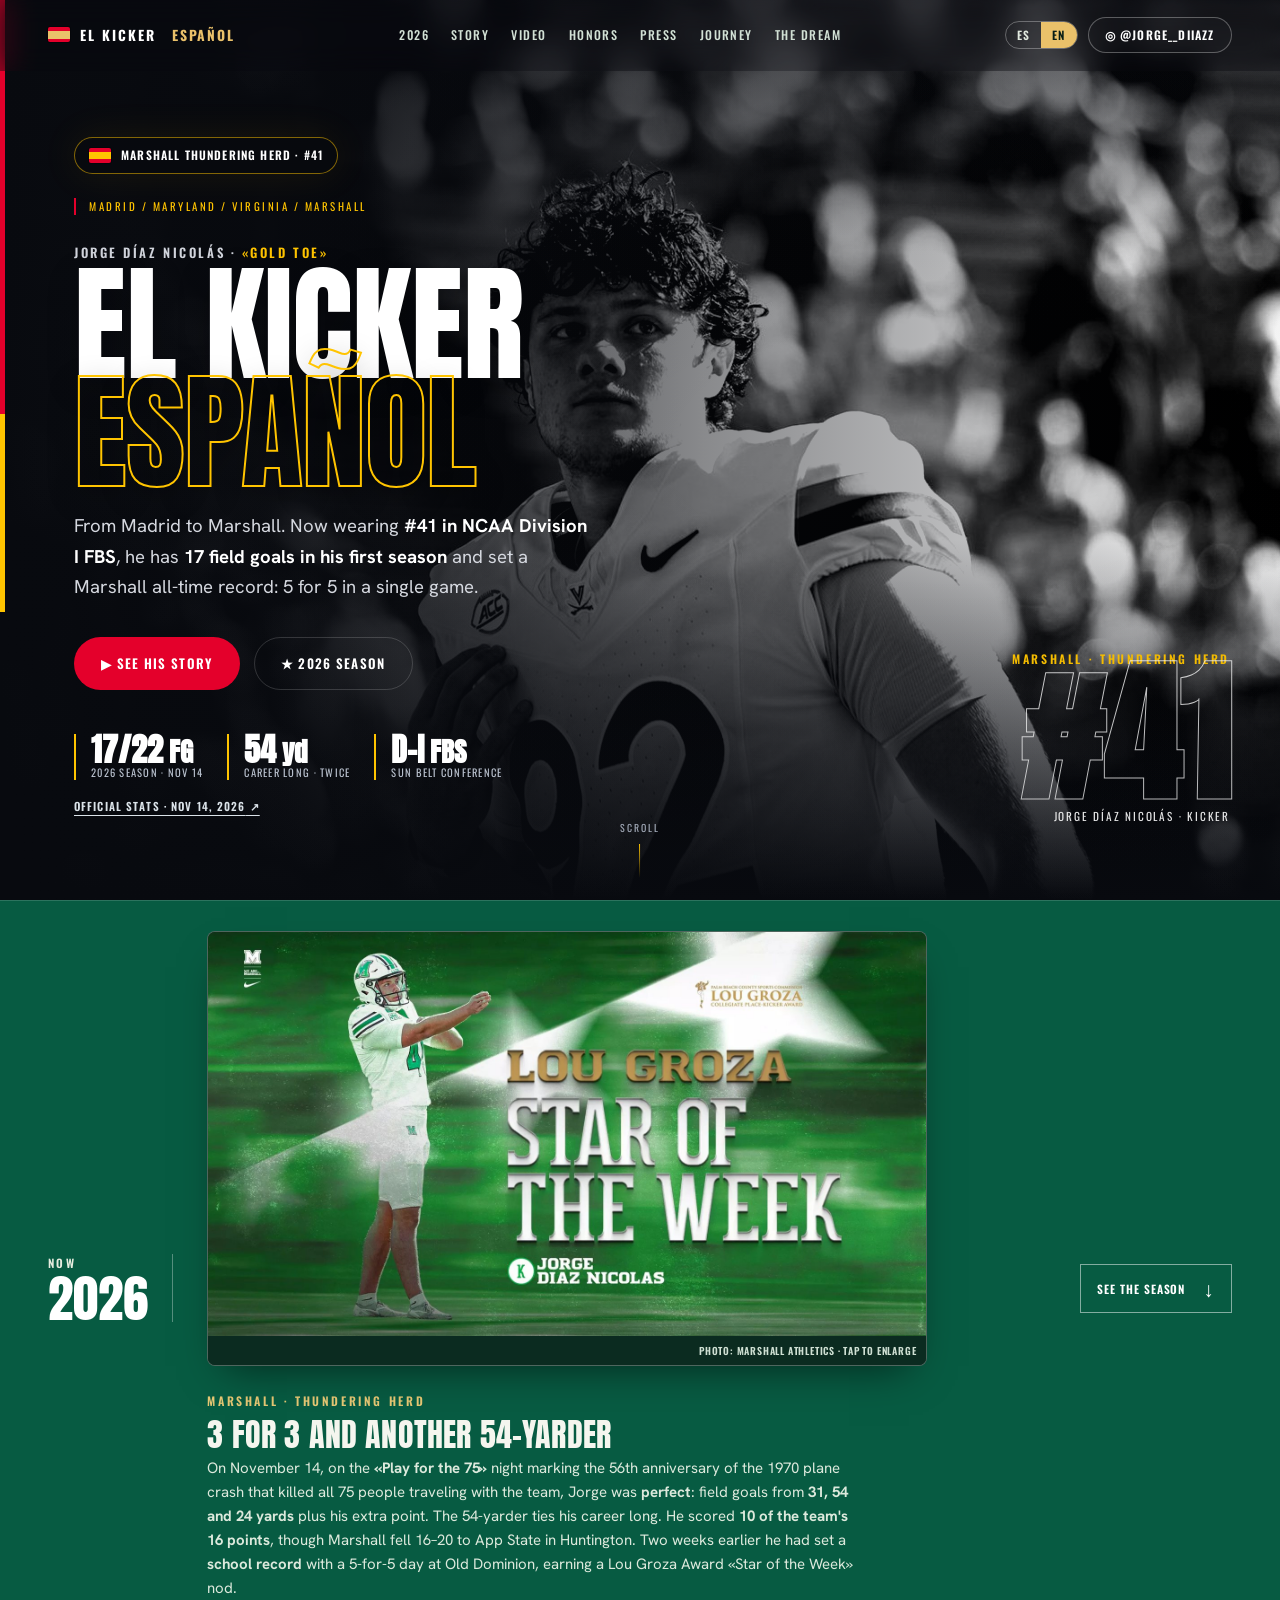
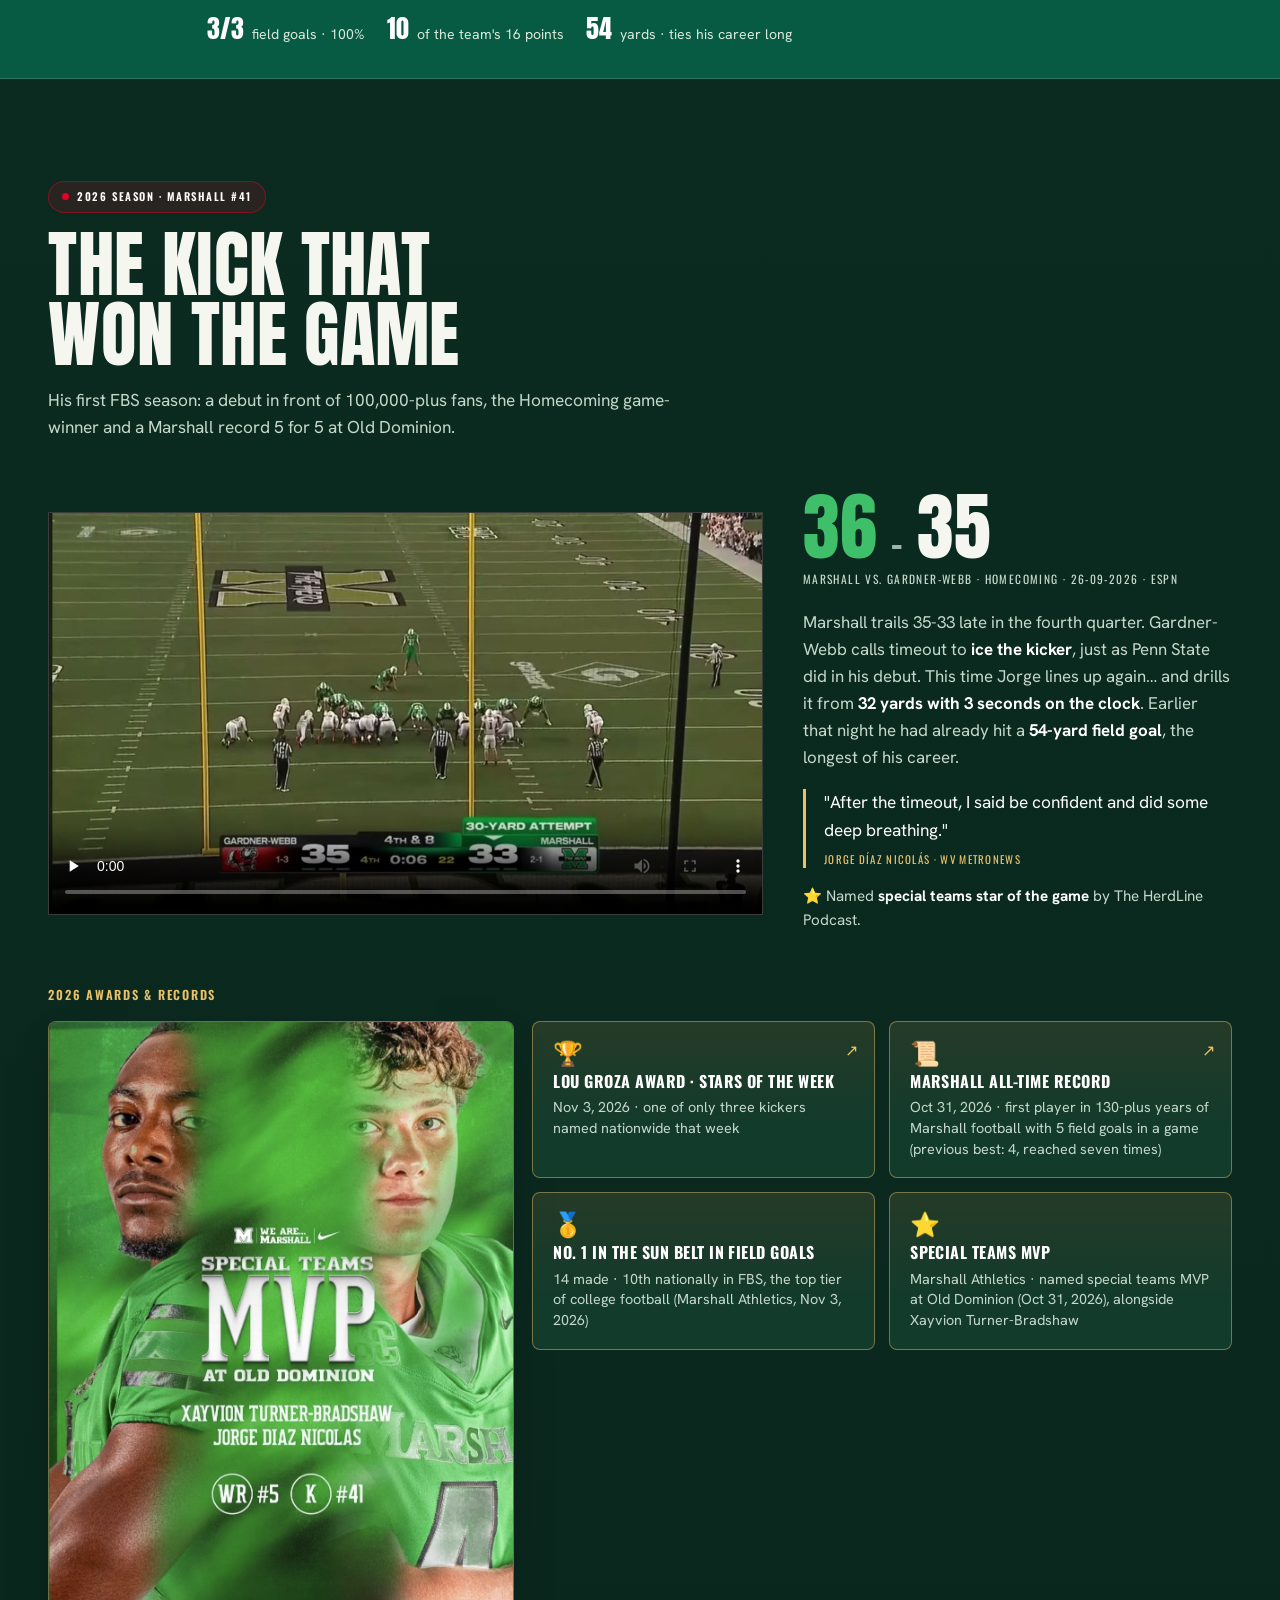
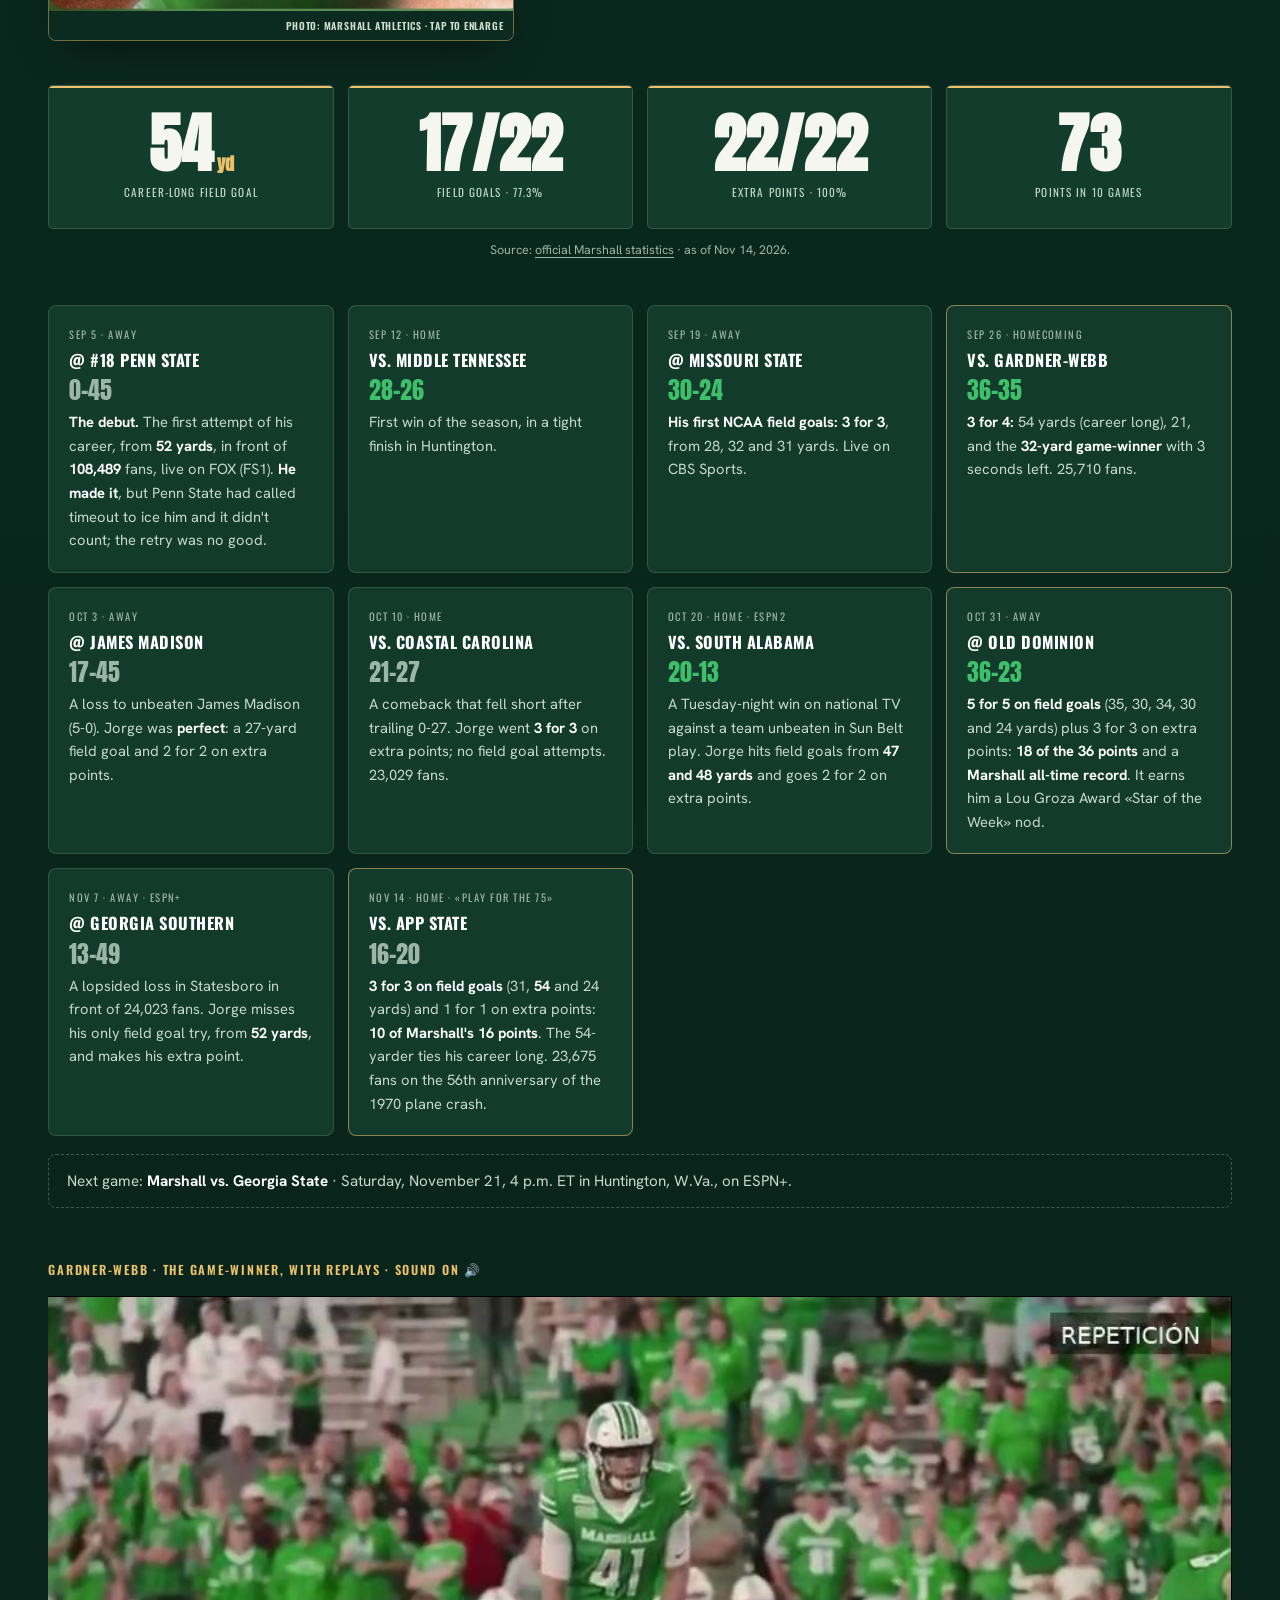
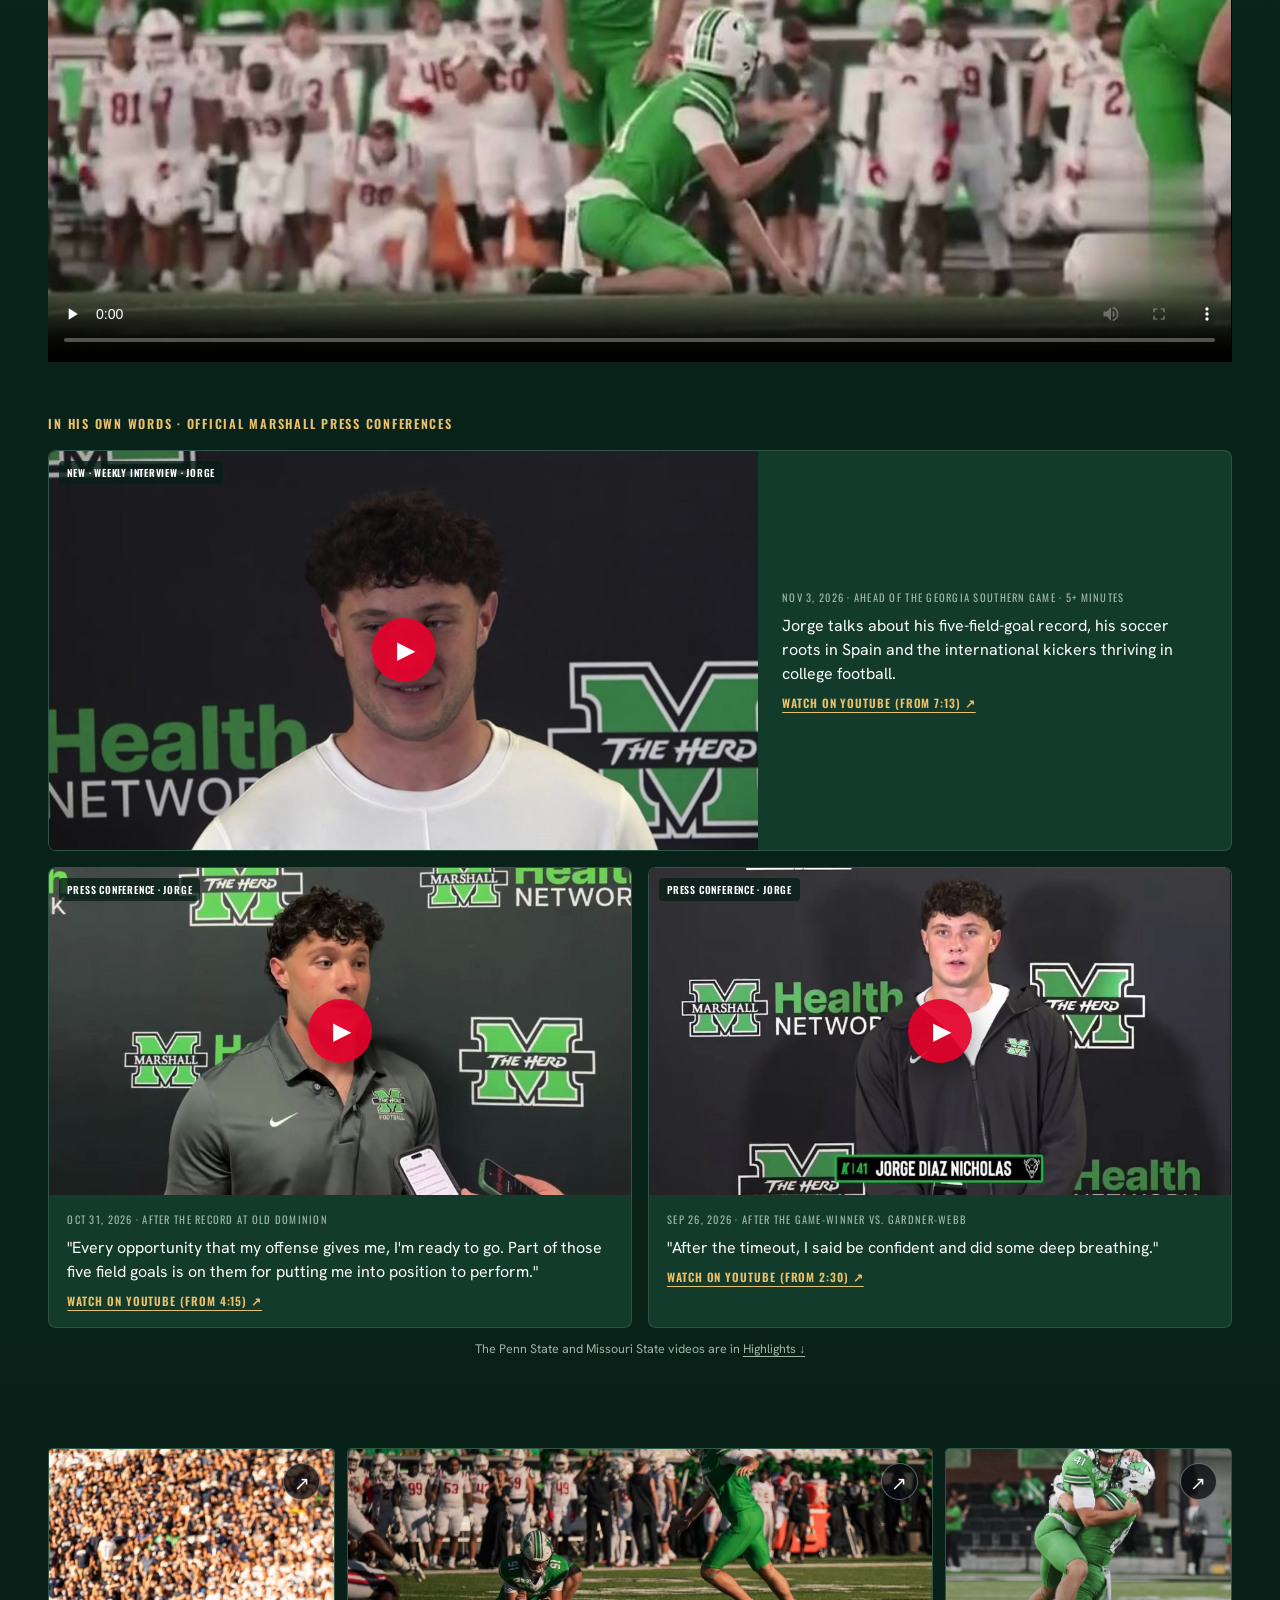
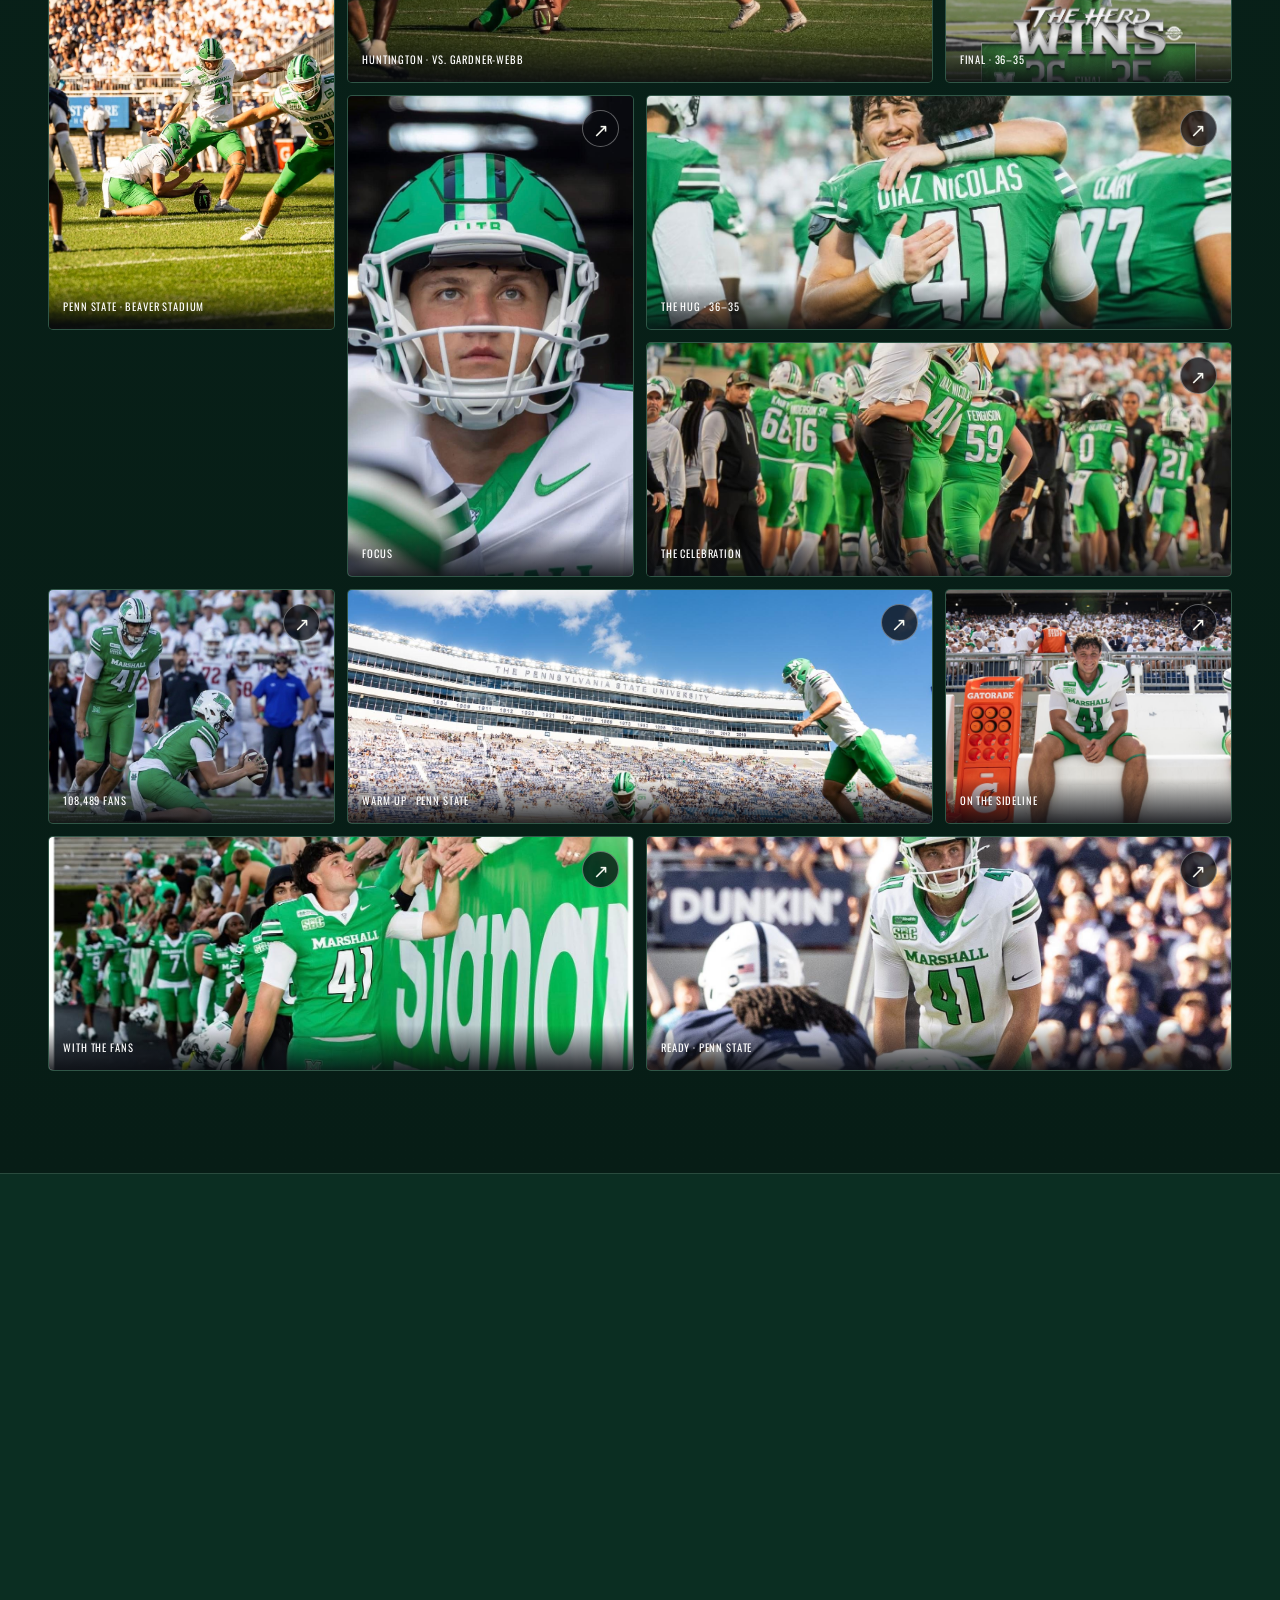
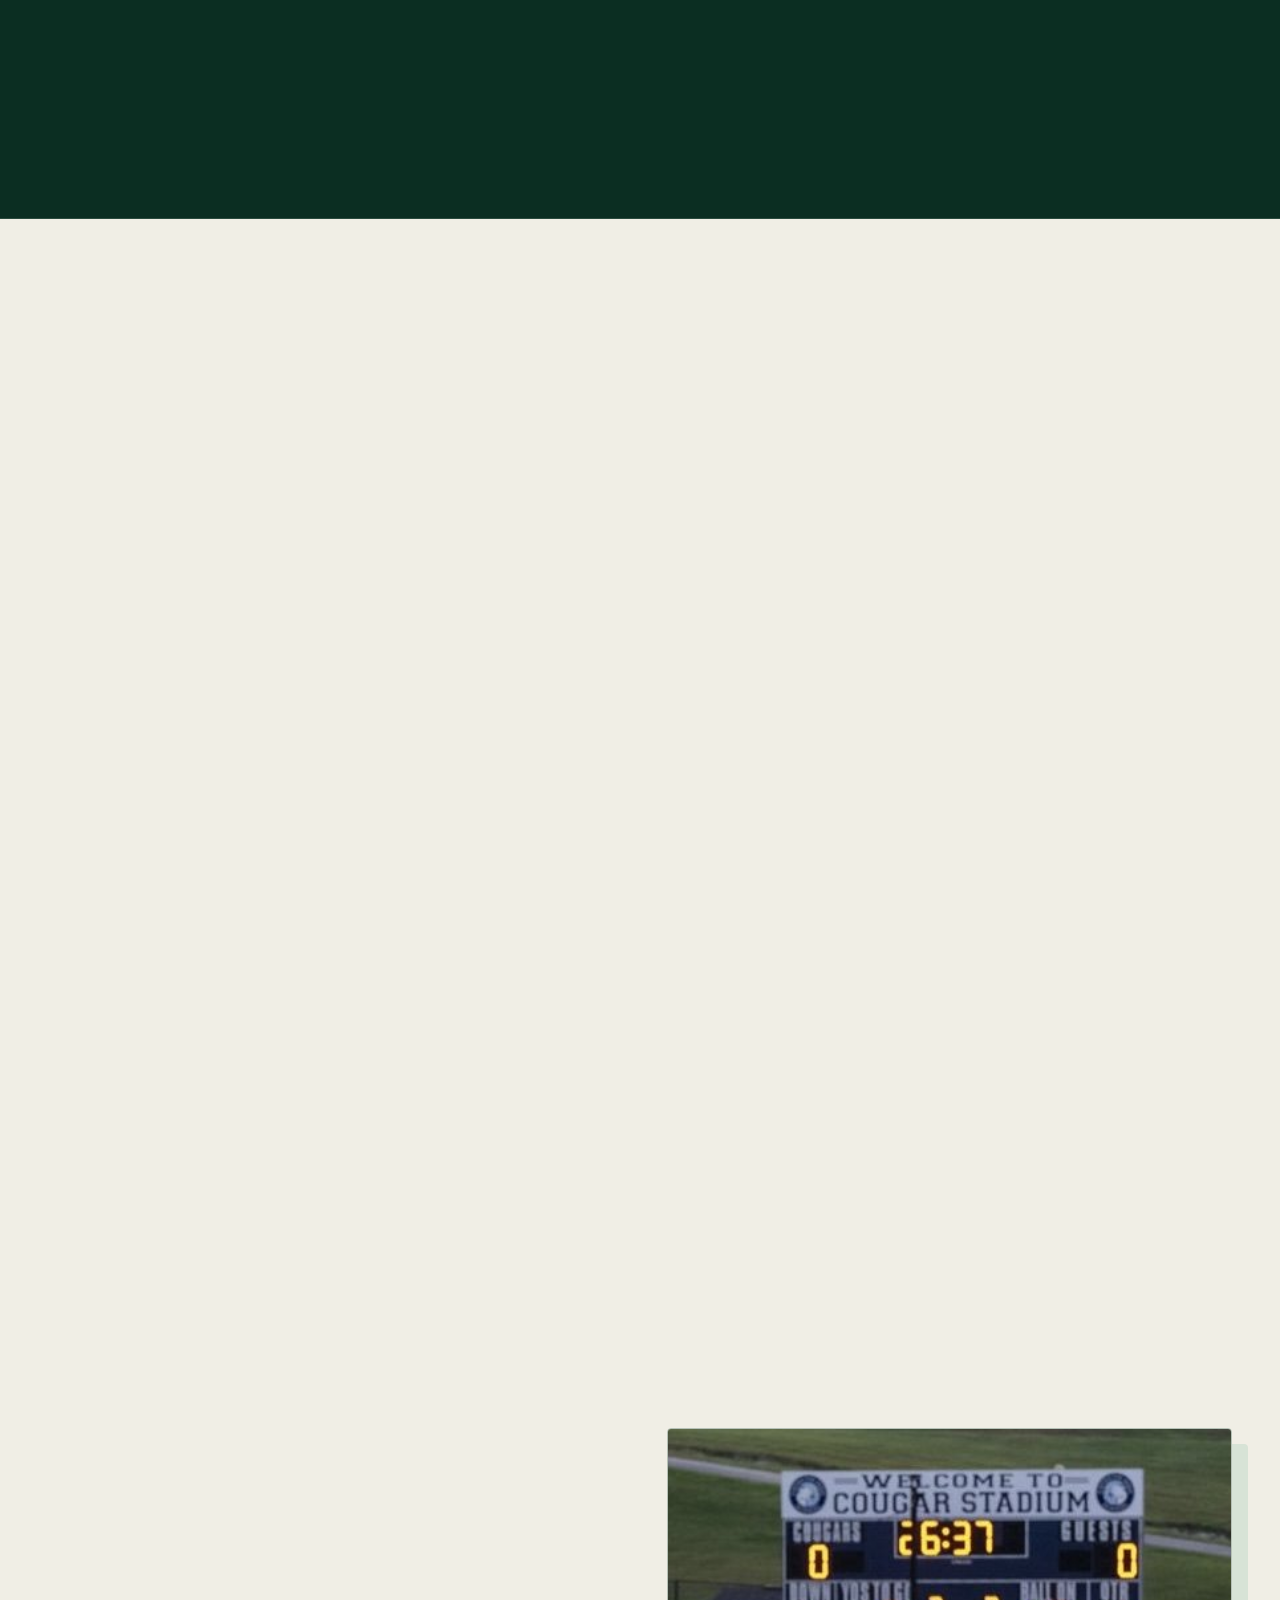
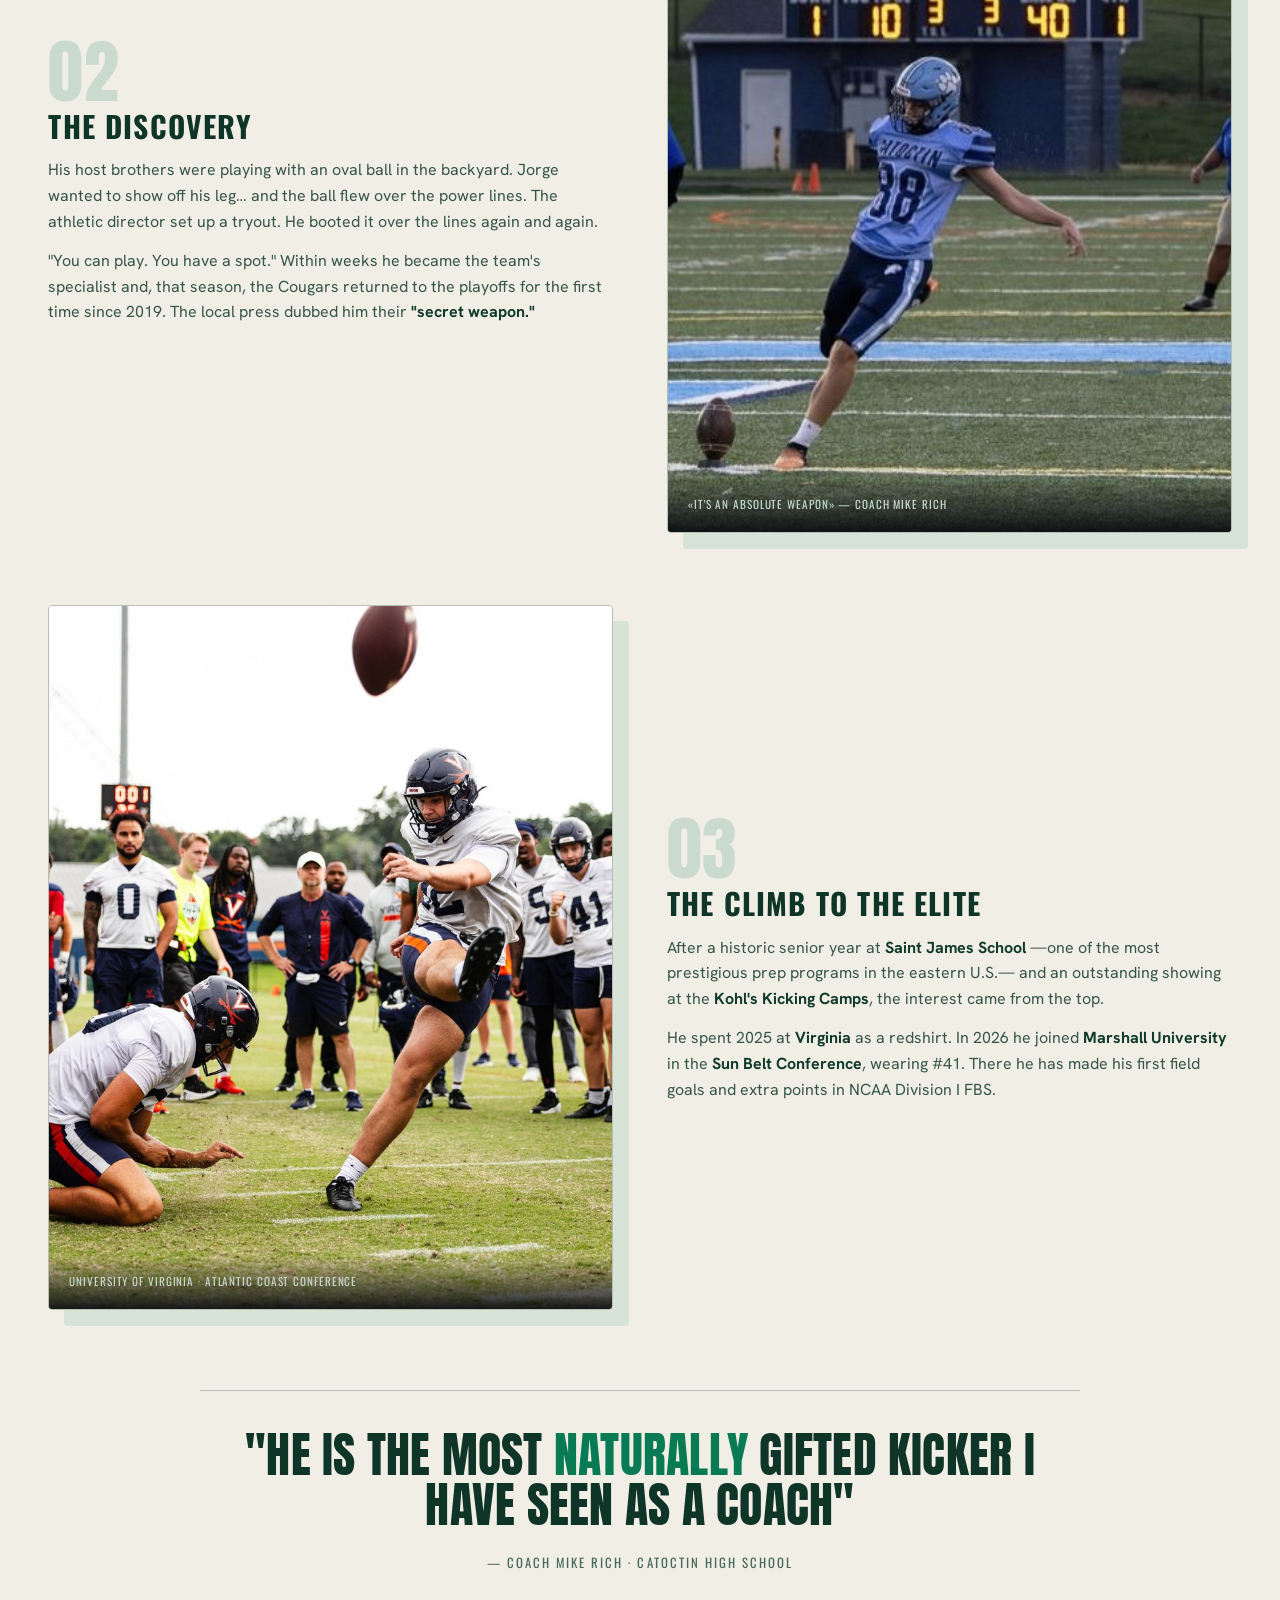
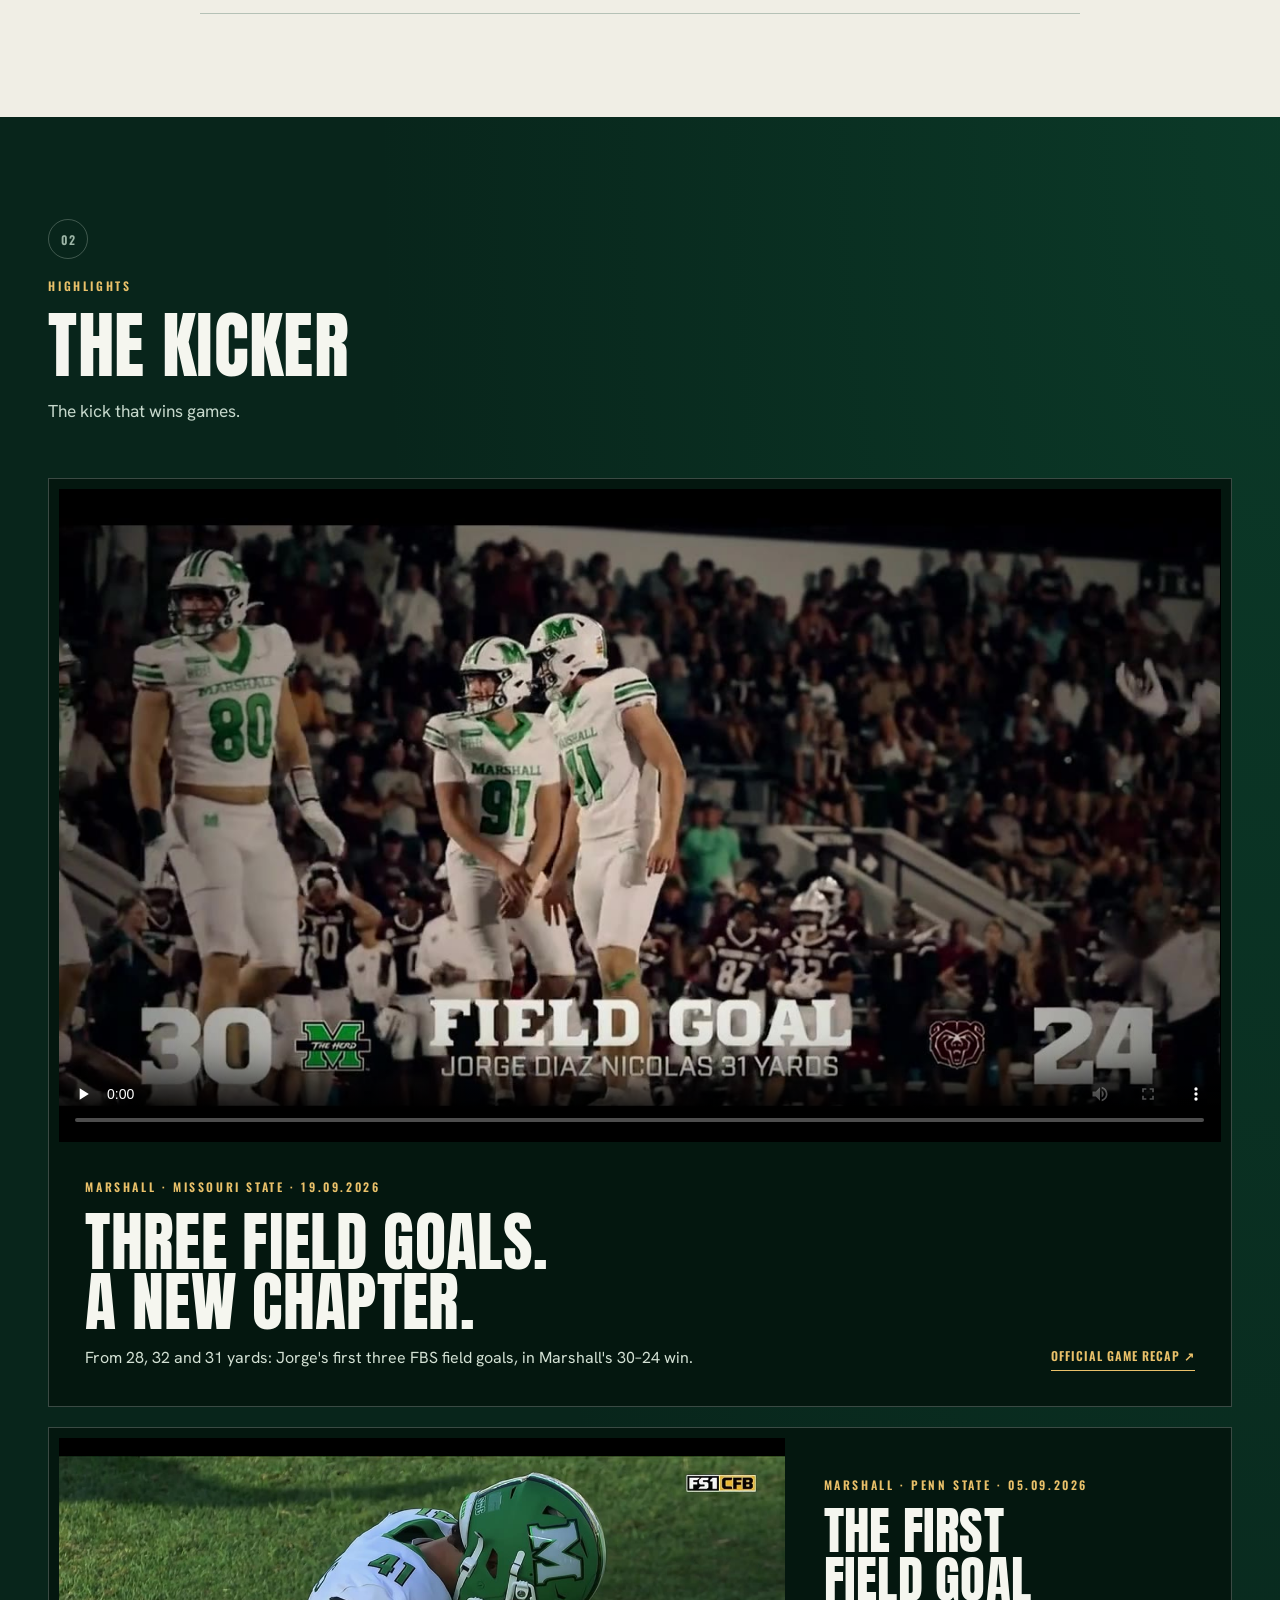
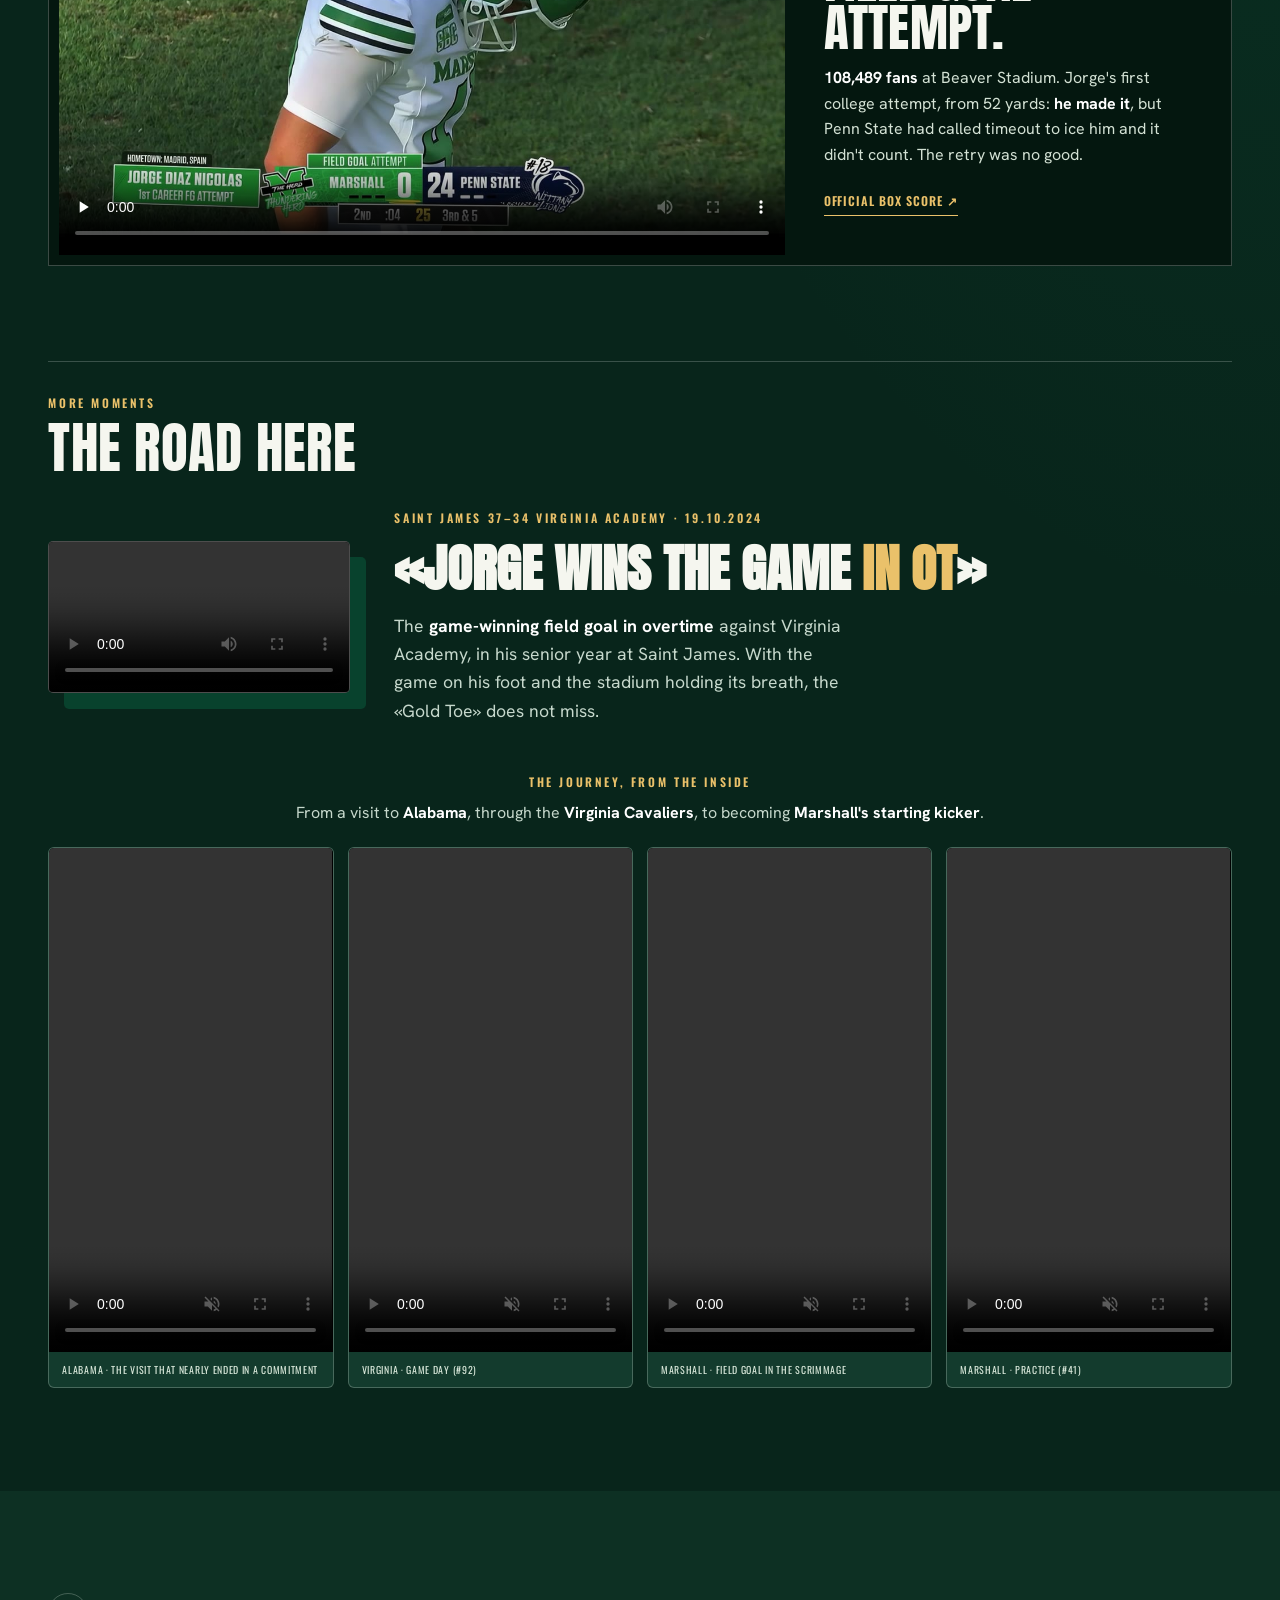
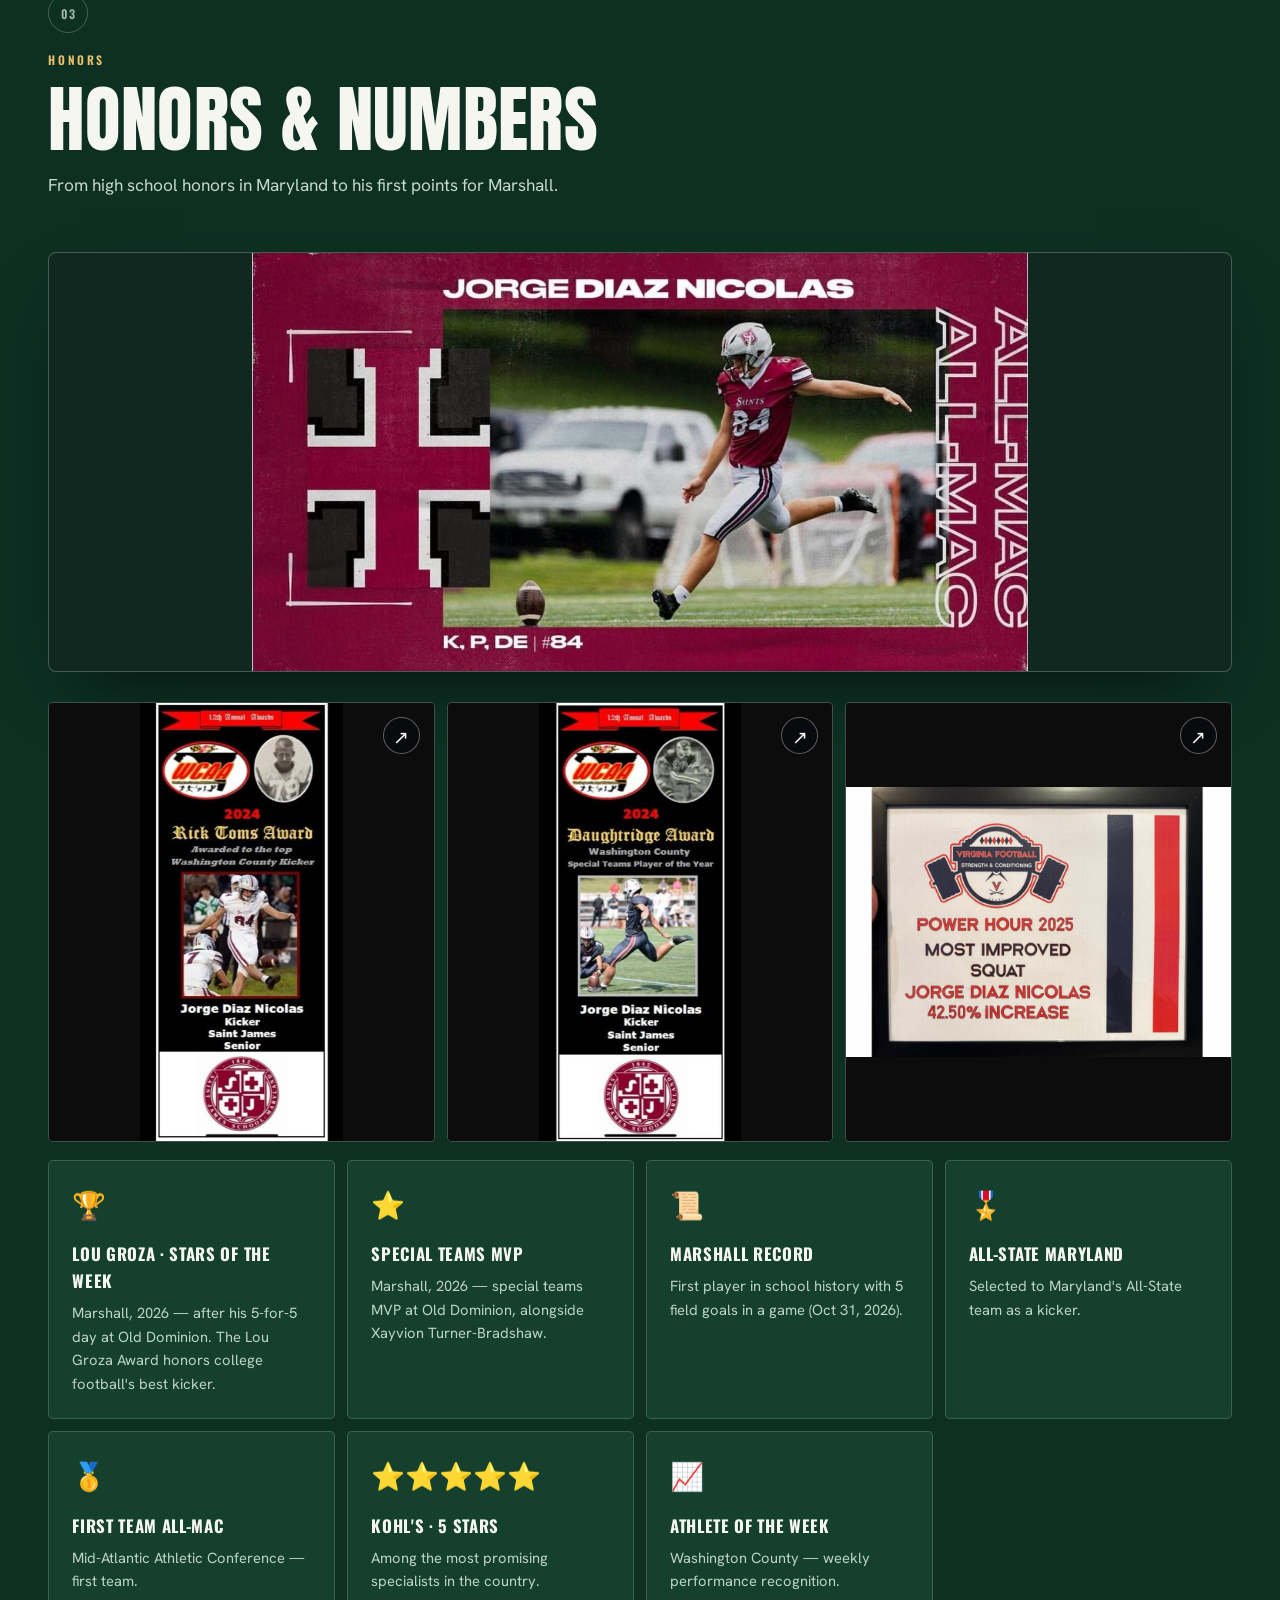
==== commit 4244b496: "Actualización 14-nov: App State (3 de 3, FG de 54 yd) y Georgia Southern; estadísticas oficiales a 1" ====
--- a/index.html
+++ b/index.html
@@ -526,17 +526,17 @@
       <div class="hero-route">Madrid <span aria-hidden="true">/</span> Maryland <span aria-hidden="true">/</span> Virginia <span aria-hidden="true">/</span> Marshall</div>
       <div class="h-name">Jorge Díaz Nicolás · <span style="color:var(--gold)">«Gold&nbsp;Toe»</span></div>
       <h1 class="titlewall display">El kicker<br><span class="l2">español</span></h1>
-      <p class="lede"><span class="l-es">De Madrid a Marshall. Hoy viste el <b>#41 en la NCAA División I FBS</b> y es el <b>nº 1 de la Sun Belt y 10º del ranking nacional en field goals</b>, con un récord histórico de Marshall: 5 de 5 en un partido.</span><span class="l-en">From Madrid to Marshall. Now wearing <b>#41 in NCAA Division I FBS</b>, he ranks <b>No. 1 in the Sun Belt and 10th nationally in field goals</b>, with a Marshall all-time record: 5 for 5 in a single game.</span></p>
+      <p class="lede"><span class="l-es">De Madrid a Marshall. Hoy viste el <b>#41 en la NCAA División I FBS</b>, suma <b>17 field goals en su primera temporada</b> y firmó un récord histórico de Marshall: 5 de 5 en un partido.</span><span class="l-en">From Madrid to Marshall. Now wearing <b>#41 in NCAA Division I FBS</b>, he has <b>17 field goals in his first season</b> and set a Marshall all-time record: 5 for 5 in a single game.</span></p>
       <div class="cta">
         <a class="btn btn-primary" href="#historia"><span class="l-es">▶ Ver su historia</span><span class="l-en">▶ See his story</span></a>
         <a class="btn btn-ghost" href="#temporada"><span class="l-es">★ Temporada 2026</span><span class="l-en">★ 2026 season</span></a>
       </div>
       <div class="hero-mini">
-        <div><b>14/18<small> FG</small></b><span><span class="l-es">Nº 1 Sun Belt · 31 oct.</span><span class="l-en">No. 1 Sun Belt · Oct 31</span></span></div>
-        <div><b>54<small> yd</small></b><span><span class="l-es">Su FG más largo · NCAA</span><span class="l-en">Career long · NCAA</span></span></div>
+        <div><b>17/22<small> FG</small></b><span><span class="l-es">Temporada 2026 · 14 nov.</span><span class="l-en">2026 season · Nov 14</span></span></div>
+        <div><b>54<small> yd</small></b><span><span class="l-es">Su FG más largo · 2 veces</span><span class="l-en">Career long · twice</span></span></div>
         <div><b>D-I<small> FBS</small></b><span>Sun Belt Conference</span></div>
       </div>
-      <a class="hero-source" href="https://s3.us-east-2.amazonaws.com/sidearm.nextgen.sites/herdzone.com/stats/football/2026/pdf/cume.pdf" target="_blank" rel="noopener"><span class="l-es">Estadísticas oficiales · 31 oct. 2026</span><span class="l-en">Official stats · Oct 31, 2026</span> ↗</a>
+      <a class="hero-source" href="https://s3.us-east-2.amazonaws.com/sidearm.nextgen.sites/herdzone.com/stats/football/2026/pdf/cume.pdf" target="_blank" rel="noopener"><span class="l-es">Estadísticas oficiales · 14 nov. 2026</span><span class="l-en">Official stats · Nov 14, 2026</span> ↗</a>
     </div>
   </div>
   <div class="hero-right">
@@ -553,9 +553,9 @@
     <div class="now-copy">
       <button type="button" class="photo-trigger now-photo" data-photo="assets/groza-star.jpg"><img src="assets/groza-star.jpg" alt="Lou Groza Award · Star of the Week · Jorge Díaz Nicolás (Marshall #41)" width="1600" height="900"><span class="now-photo-cap"><span class="l-es">Foto: Marshall Athletics · toca para ampliar</span><span class="l-en">Photo: Marshall Athletics · tap to enlarge</span></span></button>
       <span class="label">Marshall · Thundering Herd</span>
-      <h2 class="display"><span class="l-es">Récord histórico de Marshall: 5 de 5</span><span class="l-en">Marshall record: 5 for 5</span></h2>
-      <p><span class="l-es">En más de 130 años de football de Marshall (desde 1895), nadie había metido cinco field goals en un partido: el récord era 4, logrado siete veces (la última, Lorcan Quinn en 2025). Jorge firmó un <b>5 de 5 perfecto</b> (35, 30, 34, 30 y 24 yardas) en el 36–23 en Old Dominion. Le valió entrar en las «Stars of the Week» del <b>Lou Groza Award</b>, el premio al mejor kicker de la División I (FBS) de todo EE. UU.</span><span class="l-en">In more than 130 years of Marshall football (since 1895), no one had ever made five field goals in a game: the record was 4, reached seven times (most recently by Lorcan Quinn in 2025). Jorge went a <b>perfect 5 for 5</b> (35, 30, 34, 30 and 24 yards) in the 36–23 win at Old Dominion, earning a «Star of the Week» nod from the <b>Lou Groza Award</b>, the honor for the best kicker in Division I (FBS).</span></p>
-      <div class="now-facts"><span><b>5/5</b><span class="l-es">field goals · 100%</span><span class="l-en">field goals · 100%</span></span><span><b>18</b><span class="l-es">de los 36 puntos del equipo</span><span class="l-en">of the team's 36 points</span></span><span><b>1º</b><span class="l-es">en la historia de Marshall</span><span class="l-en">in Marshall history</span></span></div>
+      <h2 class="display"><span class="l-es">3 de 3 y otra vez 54 yardas</span><span class="l-en">3 for 3 and another 54-yarder</span></h2>
+      <p><span class="l-es">El 14 de noviembre, en la noche del <b>«Play for the 75»</b>, 56º aniversario del accidente aéreo de 1970 en el que murieron las 75 personas que viajaban con el equipo, Jorge fue <b>perfecto</b>: field goals de <b>31, 54 y 24 yardas</b> y su punto extra. El de 54 iguala el más largo de su carrera. Anotó <b>10 de los 16 puntos</b> del equipo, aunque Marshall cayó 16–20 ante App State en Huntington. Dos semanas antes había firmado el <b>récord histórico del club</b>: 5 de 5 en Old Dominion, que le llevó a las «Stars of the Week» del <b>Lou Groza Award</b>.</span><span class="l-en">On November 14, on the <b>«Play for the 75»</b> night marking the 56th anniversary of the 1970 plane crash that killed all 75 people traveling with the team, Jorge was <b>perfect</b>: field goals from <b>31, 54 and 24 yards</b> plus his extra point. The 54-yarder ties his career long. He scored <b>10 of the team's 16 points</b>, though Marshall fell 16–20 to App State in Huntington. Two weeks earlier he had set a <b>school record</b> with a 5-for-5 day at Old Dominion, earning a Lou Groza Award «Star of the Week» nod.</span></p>
+      <div class="now-facts"><span><b>3/3</b><span class="l-es">field goals · 100%</span><span class="l-en">field goals · 100%</span></span><span><b>10</b><span class="l-es">de los 16 puntos del equipo</span><span class="l-en">of the team's 16 points</span></span><span><b>54</b><span class="l-es">yardas · iguala su récord</span><span class="l-en">yards · ties his career long</span></span></div>
     </div>
     <a class="now-link" href="#temporada"><span class="l-es">Ver la temporada</span><span class="l-en">See the season</span><span aria-hidden="true">↓</span></a>
   </div>
@@ -594,11 +594,11 @@
 
     <div class="kpis">
       <div class="kpi rv d1"><b><span data-count="54">0</span><small> yd</small></b><span><span class="l-es">FG más largo de su carrera</span><span class="l-en">Career-long field goal</span></span></div>
-      <div class="kpi rv d2"><b>14/18</b><span><span class="l-es">Field goals · nº 1 Sun Belt · 10º de EE. UU. (FBS)</span><span class="l-en">Field goals · No. 1 Sun Belt · 10th nationally (FBS)</span></span></div>
-      <div class="kpi rv d3"><b>20/20</b><span><span class="l-es">Puntos extra · 100%</span><span class="l-en">Extra points · 100%</span></span></div>
-      <div class="kpi rv d4"><b data-count="62">0</b><span><span class="l-es">Puntos en 8 partidos</span><span class="l-en">Points in 8 games</span></span></div>
-    </div>
-    <span class="src-note"><span class="l-es">Fuente: <a href="https://s3.us-east-2.amazonaws.com/sidearm.nextgen.sites/herdzone.com/stats/football/2026/pdf/cume.pdf" target="_blank" rel="noopener">estadísticas oficiales de Marshall</a> y ESPN · datos a 31-oct-2026.</span><span class="l-en">Source: <a href="https://s3.us-east-2.amazonaws.com/sidearm.nextgen.sites/herdzone.com/stats/football/2026/pdf/cume.pdf" target="_blank" rel="noopener">official Marshall statistics</a> and ESPN · as of Oct 31, 2026.</span></span>
+      <div class="kpi rv d2"><b>17/22</b><span><span class="l-es">Field goals · 77,3%</span><span class="l-en">Field goals · 77.3%</span></span></div>
+      <div class="kpi rv d3"><b>22/22</b><span><span class="l-es">Puntos extra · 100%</span><span class="l-en">Extra points · 100%</span></span></div>
+      <div class="kpi rv d4"><b data-count="73">0</b><span><span class="l-es">Puntos en 10 partidos</span><span class="l-en">Points in 10 games</span></span></div>
+    </div>
+    <span class="src-note"><span class="l-es">Fuente: <a href="https://s3.us-east-2.amazonaws.com/sidearm.nextgen.sites/herdzone.com/stats/football/2026/pdf/cume.pdf" target="_blank" rel="noopener">estadísticas oficiales de Marshall</a> · datos a 14-nov-2026.</span><span class="l-en">Source: <a href="https://s3.us-east-2.amazonaws.com/sidearm.nextgen.sites/herdzone.com/stats/football/2026/pdf/cume.pdf" target="_blank" rel="noopener">official Marshall statistics</a> · as of Nov 14, 2026.</span></span>
 
     <div class="games">
       <div class="game rv"><span class="gdate"><span class="l-es">5 sep · visitante</span><span class="l-en">Sep 5 · away</span></span><h4>@ #18 Penn State</h4><div class="res l">0–45</div><p><span class="l-es"><b>El debut.</b> Primer intento de su carrera, de <b>52 yardas</b>, ante <b>108.489</b> espectadores y en directo en FOX (FS1). <b>La metió</b>, pero Penn State había pedido tiempo muerto para enfriarle y no contó; la repetición no entró.</span><span class="l-en"><b>The debut.</b> The first attempt of his career, from <b>52 yards</b>, in front of <b>108,489</b> fans, live on FOX (FS1). <b>He made it</b>, but Penn State had called timeout to ice him and it didn't count; the retry was no good.</span></p></div>
@@ -609,8 +609,10 @@
       <div class="game rv"><span class="gdate"><span class="l-es">10 oct · en casa</span><span class="l-en">Oct 10 · home</span></span><h4>vs. Coastal Carolina</h4><div class="res l">21–27</div><p><span class="l-es">Remontada que se quedó corta tras ir 0-27. Jorge, <b>3 de 3</b> en puntos extra; sin intentos de field goal. 23.029 espectadores.</span><span class="l-en">A comeback that fell short after trailing 0-27. Jorge went <b>3 for 3</b> on extra points; no field goal attempts. 23,029 fans.</span></p></div>
       <div class="game rv"><span class="gdate"><span class="l-es">20 oct · en casa · ESPN2</span><span class="l-en">Oct 20 · home · ESPN2</span></span><h4>vs. South Alabama</h4><div class="res w">20–13</div><p><span class="l-es">Victoria en martes noche y en televisión nacional ante un rival invicto en la Sun Belt. Jorge mete field goals de <b>47 y 48 yardas</b> y 2 de 2 en puntos extra.</span><span class="l-en">A Tuesday-night win on national TV against a team unbeaten in Sun Belt play. Jorge hits field goals from <b>47 and 48 yards</b> and goes 2 for 2 on extra points.</span></p></div>
       <div class="game star rv"><span class="gdate"><span class="l-es">31 oct · visitante</span><span class="l-en">Oct 31 · away</span></span><h4>@ Old Dominion</h4><div class="res w">36–23</div><p><span class="l-es"><b>5 de 5 en field goals</b> (35, 30, 34, 30 y 24 yardas) y 3 de 3 en puntos extra: <b>18 de los 36 puntos</b> y <b>récord histórico de Marshall</b>. Le vale entrar en las «Stars of the Week» del Lou Groza Award.</span><span class="l-en"><b>5 for 5 on field goals</b> (35, 30, 34, 30 and 24 yards) plus 3 for 3 on extra points: <b>18 of the 36 points</b> and a <b>Marshall all-time record</b>. It earns him a Lou Groza Award «Star of the Week» nod.</span></p></div>
-    </div>
-    <p class="next-game rv"><span class="l-es">Próximo partido: <b>Georgia Southern vs. Marshall</b> · sábado 7 de noviembre, 15:30 en Statesboro (Georgia), en ESPN+ (<b>21:30 en España</b>).</span><span class="l-en">Next game: <b>Marshall at Georgia Southern</b> · Saturday, November 7, 3:30 p.m. ET in Statesboro, Ga., on ESPN+.</span></p>
+      <div class="game rv d1"><span class="gdate"><span class="l-es">7 nov · visitante · ESPN+</span><span class="l-en">Nov 7 · away · ESPN+</span></span><h4>@ Georgia Southern</h4><div class="res l">13–49</div><p><span class="l-es">Derrota clara en Statesboro ante 24.023 espectadores. Jorge falla su único intento de field goal, de <b>52 yardas</b>, y mete su punto extra.</span><span class="l-en">A lopsided loss in Statesboro in front of 24,023 fans. Jorge misses his only field goal try, from <b>52 yards</b>, and makes his extra point.</span></p></div>
+      <div class="game star rv d2"><span class="gdate"><span class="l-es">14 nov · en casa · «Play for the 75»</span><span class="l-en">Nov 14 · home · «Play for the 75»</span></span><h4>vs. App State</h4><div class="res l">16–20</div><p><span class="l-es"><b>3 de 3 en field goals</b> (31, <b>54</b> y 24 yardas) y 1 de 1 en puntos extra: <b>10 de los 16 puntos</b> de Marshall. El de 54 iguala el más largo de su carrera. 23.675 espectadores en el 56º aniversario del accidente aéreo de 1970.</span><span class="l-en"><b>3 for 3 on field goals</b> (31, <b>54</b> and 24 yards) and 1 for 1 on extra points: <b>10 of Marshall's 16 points</b>. The 54-yarder ties his career long. 23,675 fans on the 56th anniversary of the 1970 plane crash.</span></p></div>
+    </div>
+    <p class="next-game rv"><span class="l-es">Próximo partido: <b>Marshall vs. Georgia State</b> · sábado 21 de noviembre, 16:00 en Huntington (Virginia Occidental), en ESPN+ (<b>22:00 en España</b>).</span><span class="l-en">Next game: <b>Marshall vs. Georgia State</b> · Saturday, November 21, 4 p.m. ET in Huntington, W.Va., on ESPN+.</span></p>
 
     <div class="sub-h rv"><span class="l-es">Gardner-Webb · el field goal ganador, con repeticiones · activa el sonido 🔊</span><span class="l-en">Gardner-Webb · the game-winner, with replays · sound on 🔊</span></div>
     <div class="game-screen gw-hype rv"><video controls playsinline preload="none" poster="assets/poster-gw-jorge.jpg"><source src="assets/gw-jorge.mp4" type="video/mp4"></video></div>
@@ -807,12 +809,12 @@
 
     <div class="verified-head rv">
       <div><span class="label"><span class="l-es">Temporada actual · Marshall 2026</span><span class="l-en">Current season · Marshall 2026</span></span><h3 class="display"><span class="l-es">Ya gana partidos en la FBS</span><span class="l-en">Already winning games in the FBS</span></h3></div>
-      <a href="https://s3.us-east-2.amazonaws.com/sidearm.nextgen.sites/herdzone.com/stats/football/2026/pdf/cume.pdf" target="_blank" rel="noopener"><span class="l-es">Estadísticas oficiales · 31 oct. 2026</span><span class="l-en">Official stats · Oct 31, 2026</span> ↗</a>
+      <a href="https://s3.us-east-2.amazonaws.com/sidearm.nextgen.sites/herdzone.com/stats/football/2026/pdf/cume.pdf" target="_blank" rel="noopener"><span class="l-es">Estadísticas oficiales · 14 nov. 2026</span><span class="l-en">Official stats · Nov 14, 2026</span> ↗</a>
     </div>
     <div class="verified-grid rv">
-      <div><b>14/18</b><span>Field goals</span></div>
-      <div><b>20/20</b><span><span class="l-es">Puntos extra</span><span class="l-en">Extra points</span></span></div>
-      <div><b>62</b><span><span class="l-es">Puntos anotados</span><span class="l-en">Points scored</span></span></div>
+      <div><b>17/22</b><span>Field goals</span></div>
+      <div><b>22/22</b><span><span class="l-es">Puntos extra</span><span class="l-en">Extra points</span></span></div>
+      <div><b>73</b><span><span class="l-es">Puntos anotados</span><span class="l-en">Points scored</span></span></div>
     </div>
 
     <div class="rv">
@@ -853,9 +855,9 @@
       <div class="scout-col rv">
         <h4 class="sc-h ok"><span class="l-es">✓ Fortalezas demostradas</span><span class="l-en">✓ Proven strengths</span></h4>
         <ul class="sc-list ok-list">
-          <li><span class="l-es"><b>Récord y reconocimiento nacional</b> — 5 de 5 en field goals ante Old Dominion (récord de Marshall) y Lou Groza «Stars of the Week»; nº 1 de la Sun Belt en field goals (14)</span><span class="l-en"><b>Record and national recognition</b> — 5 for 5 on field goals at Old Dominion (Marshall record) and a Lou Groza «Star of the Week»; No. 1 in the Sun Belt in field goals (14)</span></li>
+          <li><span class="l-es"><b>Récord y reconocimiento nacional</b> — 5 de 5 en field goals ante Old Dominion (récord de Marshall) y Lou Groza «Stars of the Week»; nº 1 de la Sun Belt en field goals a 3-nov-2026 (14)</span><span class="l-en"><b>Record and national recognition</b> — 5 for 5 on field goals at Old Dominion (Marshall record) and a Lou Groza «Star of the Week»; No. 1 in the Sun Belt in field goals as of Nov 3, 2026 (14)</span></li>
           <li><span class="l-es"><b>Sangre fría</b> — field goal ganador de 32 yd a 3 segundos del final ante Gardner-Webb (26-sep-2026), tras un tiempo muerto para enfriarle</span><span class="l-en"><b>Ice in his veins</b> — 32-yd game-winning field goal with 3 seconds left vs. Gardner-Webb (Sep 26, 2026), after a timeout to ice him</span></li>
-          <li><span class="l-es"><b>Potencia excepcional</b> — FG de 54 yd en partido oficial de la FBS; 53 yd en instituto y 60 yd en entrenamiento</span><span class="l-en"><b>Exceptional leg power</b> — 54-yd FG in an official FBS game; 53 yd in high school and 60 yd in practice</span></li>
+          <li><span class="l-es"><b>Potencia excepcional</b> — dos FG de 54 yd en partido oficial de la FBS (Gardner-Webb y App State); 53 yd en instituto y 60 yd en entrenamiento</span><span class="l-en"><b>Exceptional leg power</b> — two 54-yd FGs in official FBS games (Gardner-Webb and App State); 53 yd in high school and 60 yd in practice</span></li>
           <li><span class="l-es"><b>Hecho para los grandes escenarios</b> — debut ante 108.489 espectadores en Penn State, en directo en TV nacional</span><span class="l-en"><b>Built for the big stage</b> — debut in front of 108,489 fans at Penn State, live on national TV</span></li>
           <li><span class="l-es"><b>Versatilidad completa</b> — field goals, kickoffs y punts</span><span class="l-en"><b>Complete versatility</b> — field goals, kickoffs and punts</span></li>
           <li><span class="l-es"><b>Presencia física</b> — 1,93 m / 103 kg según la ficha de Marshall</span><span class="l-en"><b>Physical presence</b> — 6'4" / 228 lb according to Marshall's roster</span></li>
@@ -870,7 +872,7 @@
         <h4 class="sc-h todo"><span class="l-es">○ Próximos retos</span><span class="l-en">○ Next challenges</span></h4>
         <ul class="sc-list todo-list">
           <li><span class="l-es">Mantener la eficacia en field goals a lo largo de toda la temporada <b>FBS</b></span><span class="l-en">Sustain field-goal accuracy across a full <b>FBS</b> season</span></li>
-          <li><span class="l-es">Field goals de <b>50+ yardas</b> con regularidad (1 de 2 en 2026)</span><span class="l-en">Hitting <b>50+ yard</b> field goals consistently (1 for 2 in 2026)</span></li>
+          <li><span class="l-es">Field goals de <b>50+ yardas</b> con regularidad (2 de 4 en 2026)</span><span class="l-en">Hitting <b>50+ yard</b> field goals consistently (2 for 4 in 2026)</span></li>
           <li><span class="l-es">Seguir aportando puntos a <b>Marshall</b> en la Sun Belt</span><span class="l-en">Keep scoring for <b>Marshall</b> in the Sun Belt</span></li>
           <li><span class="l-es">Consistencia bajo condiciones climáticas adversas</span><span class="l-en">Consistency in adverse weather conditions</span></li>
         </ul>
@@ -878,7 +880,7 @@
     </div>
     <div class="projection rv">
       <h4><span class="l-es">📊 Proyección general</span><span class="l-en">📊 Overall projection</span></h4>
-      <p><span class="l-es">Tras los reconocimientos de instituto en Maryland, Jorge ya suma puntos oficiales con <b>Marshall</b>: 62 en ocho partidos, un field goal de 54 yardas, el <b>field goal ganador</b> ante Gardner-Webb y un <b>récord histórico del club</b> con 5 de 5 en Old Dominion, que le llevó a las «Stars of the Week» del <b>Lou Groza Award</b>. Su siguiente medida será la consistencia durante una temporada completa de la <b>FBS</b>. Su aspiración de llegar a la NFL sigue siendo un objetivo a largo plazo.</span><span class="l-en">After his high school honors in Maryland, Jorge is now scoring official points for <b>Marshall</b>: 62 in eight games, a 54-yard field goal, the <b>game-winner</b> against Gardner-Webb and a <b>school record</b> 5 for 5 at Old Dominion, which earned him a <b>Lou Groza Award</b> «Star of the Week» nod. The next measure is consistency over a full <b>FBS</b> season. His NFL ambition remains a long-term goal.</span></p>
+      <p><span class="l-es">Tras los reconocimientos de instituto en Maryland, Jorge ya suma puntos oficiales con <b>Marshall</b>: 73 en diez partidos, dos field goals de 54 yardas, el <b>field goal ganador</b> ante Gardner-Webb y un <b>récord histórico del club</b> con 5 de 5 en Old Dominion, que le llevó a las «Stars of the Week» del <b>Lou Groza Award</b>. Su siguiente medida será la consistencia durante una temporada completa de la <b>FBS</b>. Su aspiración de llegar a la NFL sigue siendo un objetivo a largo plazo.</span><span class="l-en">After his high school honors in Maryland, Jorge is now scoring official points for <b>Marshall</b>: 73 in ten games, two 54-yard field goals, the <b>game-winner</b> against Gardner-Webb and a <b>school record</b> 5 for 5 at Old Dominion, which earned him a <b>Lou Groza Award</b> «Star of the Week» nod. The next measure is consistency over a full <b>FBS</b> season. His NFL ambition remains a long-term goal.</span></p>
     </div>
   </div>
 </section>
@@ -932,7 +934,7 @@
       <div class="tnode rv"><div class="dot"></div><div class="yr">2023</div><h4>Catoctin High School · Maryland</h4><p><span class="l-es">Estudiante de intercambio. Descubre el football, se convierte en kicker titular y lleva a los Cougars a playoffs. Reportaje en The Frederick News-Post.</span><span class="l-en">Exchange student. Discovers football, becomes the starting kicker and leads the Cougars to the playoffs. Featured in The Frederick News-Post.</span></p><span class="tag"><span class="l-es">El arma secreta</span><span class="l-en">The secret weapon</span></span></div>
       <div class="tnode rv"><div class="dot"></div><div class="yr">2024</div><h4>Saint James School · Maryland</h4><p><span class="l-es">Año senior en un programa preparatorio de élite. Récord de 53 yardas, 45 touchbacks, doble premio WCAA y 5 estrellas en Kohl's.</span><span class="l-en">Senior year at an elite prep program. A 53-yard record, 45 touchbacks, two WCAA awards and 5 stars at Kohl's.</span></p><span class="tag">All-State · 5★</span></div>
       <div class="tnode rv"><div class="dot"></div><div class="yr">2025</div><h4>University of Virginia · ACC</h4><p><span class="l-es">Ingresa en una de las mejores universidades públicas del país, con el dorsal #92. Entrena en la élite de la Atlantic Coast Conference.</span><span class="l-en">Joins one of the country's top public universities, wearing #92. Trains among the elite of the Atlantic Coast Conference.</span></p><span class="tag"><span class="l-es">NCAA División I</span><span class="l-en">NCAA Division I</span></span></div>
-      <div class="tnode rv"><div class="dot"></div><div class="yr">2026</div><h4>Marshall University · Thundering Herd</h4><p><span class="l-es">Llega a la Sun Belt Conference con el dorsal #41. Debuta el 5 de septiembre en Penn State ante 108.489 espectadores, logra sus primeros field goals en Missouri State (3 de 3) y el 26 de septiembre da la victoria a Marshall ante Gardner-Webb con un field goal a 3 segundos del final. El 31 de octubre firma un récord histórico de Marshall: 5 de 5 en field goals en Old Dominion, que le lleva a las «Stars of the Week» del Lou Groza Award. 62 puntos en ocho partidos y líder de la Sun Belt en field goals.</span><span class="l-en">Joins the Sun Belt Conference wearing #41. Debuts on September 5 at Penn State in front of 108,489 fans, makes his first field goals at Missouri State (3 for 3) and on September 26 wins it for Marshall against Gardner-Webb with a field goal with 3 seconds left. On October 31 he sets a Marshall record by going 5 for 5 on field goals at Old Dominion, earning a Lou Groza Award «Star of the Week» nod. 62 points in eight games and the Sun Belt leader in field goals.</span></p><span class="tag"><span class="l-es">NCAA D-I FBS · actualidad</span><span class="l-en">NCAA D-I FBS · present day</span></span></div>
+      <div class="tnode rv"><div class="dot"></div><div class="yr">2026</div><h4>Marshall University · Thundering Herd</h4><p><span class="l-es">Llega a la Sun Belt Conference con el dorsal #41. Debuta el 5 de septiembre en Penn State ante 108.489 espectadores, logra sus primeros field goals en Missouri State (3 de 3) y el 26 de septiembre da la victoria a Marshall ante Gardner-Webb con un field goal a 3 segundos del final. El 31 de octubre firma un récord histórico de Marshall: 5 de 5 en field goals en Old Dominion, que le lleva a las «Stars of the Week» del Lou Groza Award. El 14 de noviembre, en la noche del «Play for the 75», vuelve a meter un field goal de 54 yardas. 73 puntos y 17 field goals en diez partidos.</span><span class="l-en">Joins the Sun Belt Conference wearing #41. Debuts on September 5 at Penn State in front of 108,489 fans, makes his first field goals at Missouri State (3 for 3) and on September 26 wins it for Marshall against Gardner-Webb with a field goal with 3 seconds left. On October 31 he sets a Marshall record by going 5 for 5 on field goals at Old Dominion, earning a Lou Groza Award «Star of the Week» nod. On November 14, on the «Play for the 75» night, he hits another 54-yard field goal. 73 points and 17 field goals in ten games.</span></p><span class="tag"><span class="l-es">NCAA D-I FBS · actualidad</span><span class="l-en">NCAA D-I FBS · present day</span></span></div>
     </div>
   </div>
 </section>
@@ -1026,7 +1028,7 @@
     <div class="brand"><span class="flag"><i></i><i></i><i></i></span> EL&nbsp;KICKER&nbsp;<b>ESPAÑOL</b></div>
     <div>Jorge Díaz Nicolás · Marshall #41 · NCAA D-I FBS · Sun Belt · <a href="https://www.instagram.com/jorge__diiazz" target="_blank" rel="noopener">@jorge__diiazz</a> · <a href="https://x.com/Jorgejrkicker" target="_blank" rel="noopener">𝕏 @Jorgejrkicker</a></div>
   </div>
-  <div class="wrap"><p class="discreet"><span class="l-es">Web de marca personal con fines informativos y promocionales. Imágenes y datos cedidos por la familia. Prensa: The Frederick News-Post, DAZN, Cumberland Times-News, 247Sports, WV MetroNews, Marshall Athletics. Estadísticas 2026: datos oficiales de Marshall a 31-oct-2026.</span><span class="l-en">Personal-brand site for informational and promotional purposes. Images and data provided by the family. Press: The Frederick News-Post, DAZN, Cumberland Times-News, 247Sports, WV MetroNews, Marshall Athletics. 2026 stats: official Marshall figures as of Oct 31, 2026.</span></p></div>
+  <div class="wrap"><p class="discreet"><span class="l-es">Web de marca personal con fines informativos y promocionales. Imágenes y datos cedidos por la familia. Prensa: The Frederick News-Post, DAZN, Cumberland Times-News, 247Sports, WV MetroNews, Marshall Athletics. Estadísticas 2026: datos oficiales de Marshall a 14-nov-2026.</span><span class="l-en">Personal-brand site for informational and promotional purposes. Images and data provided by the family. Press: The Frederick News-Post, DAZN, Cumberland Times-News, 247Sports, WV MetroNews, Marshall Athletics. 2026 stats: official Marshall figures as of Nov 14, 2026.</span></p></div>
 </footer>
 
 <script async src="//www.instagram.com/embed.js"></script>
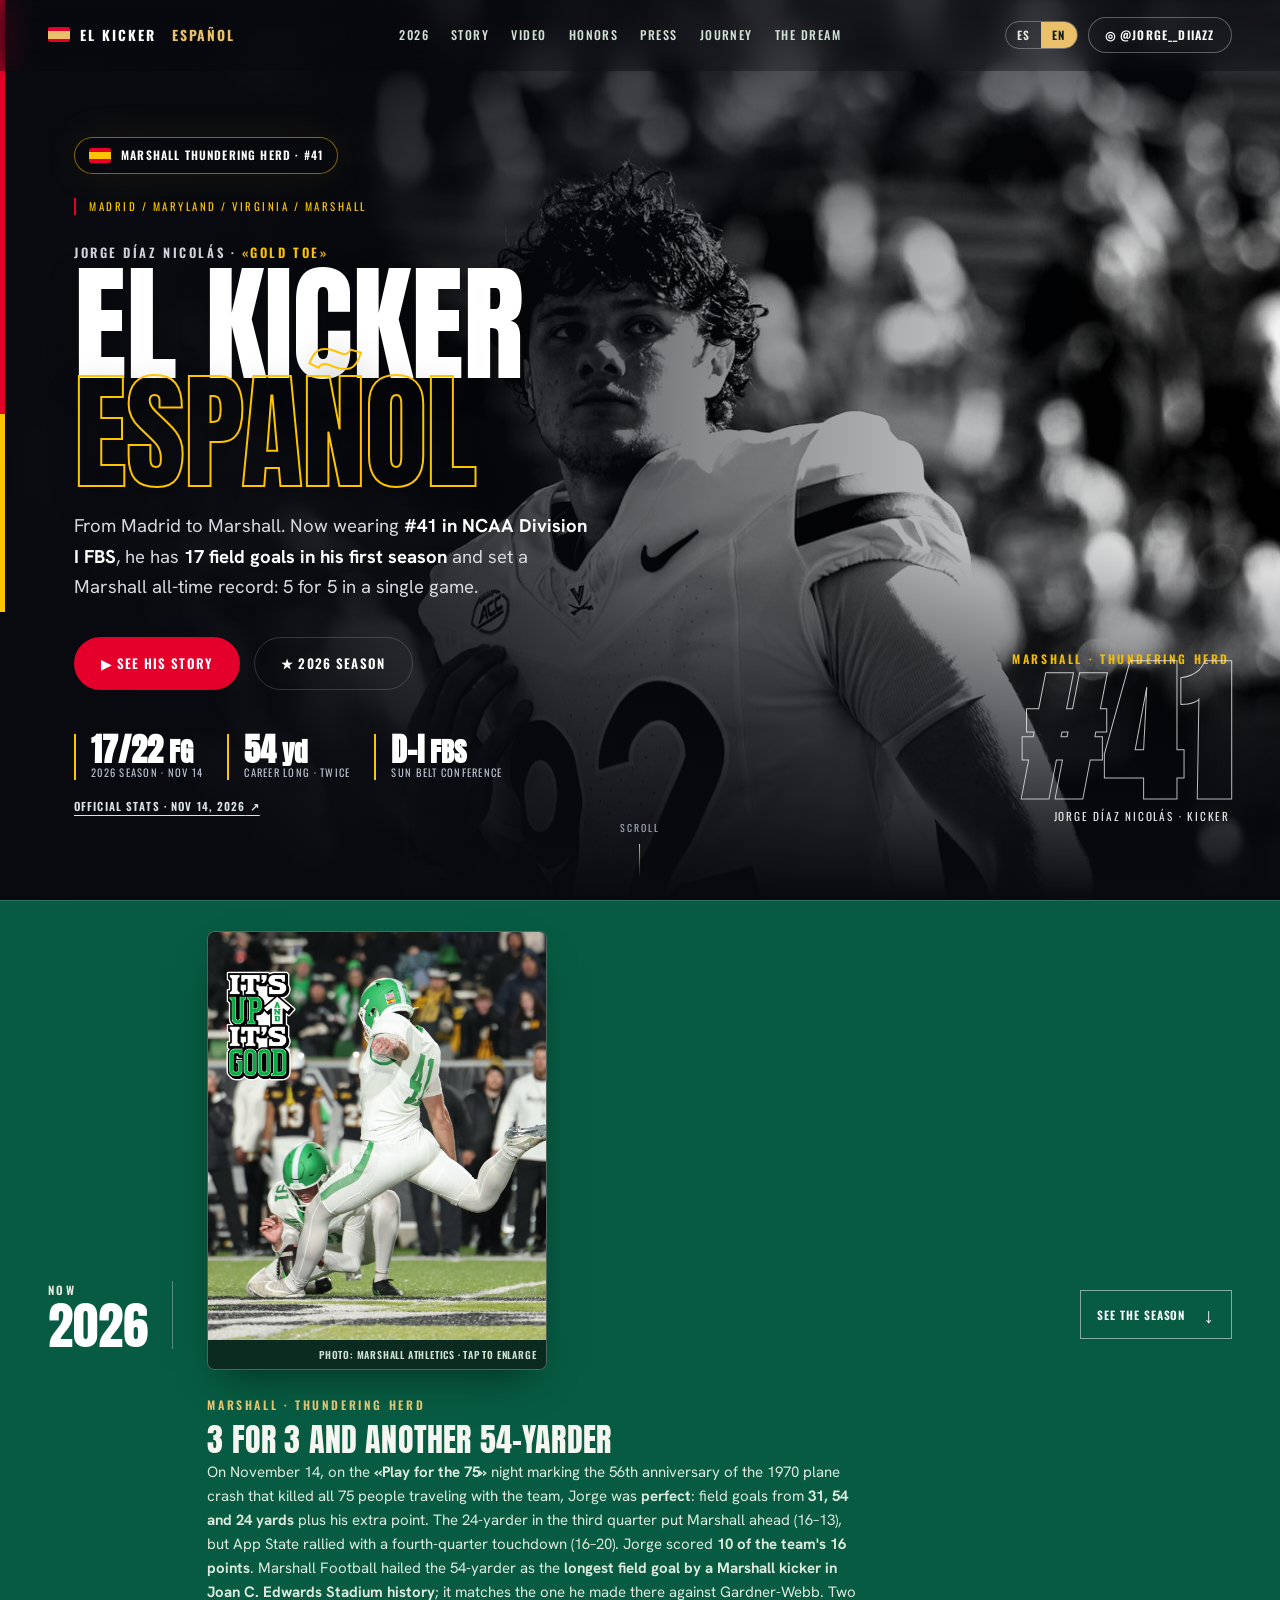
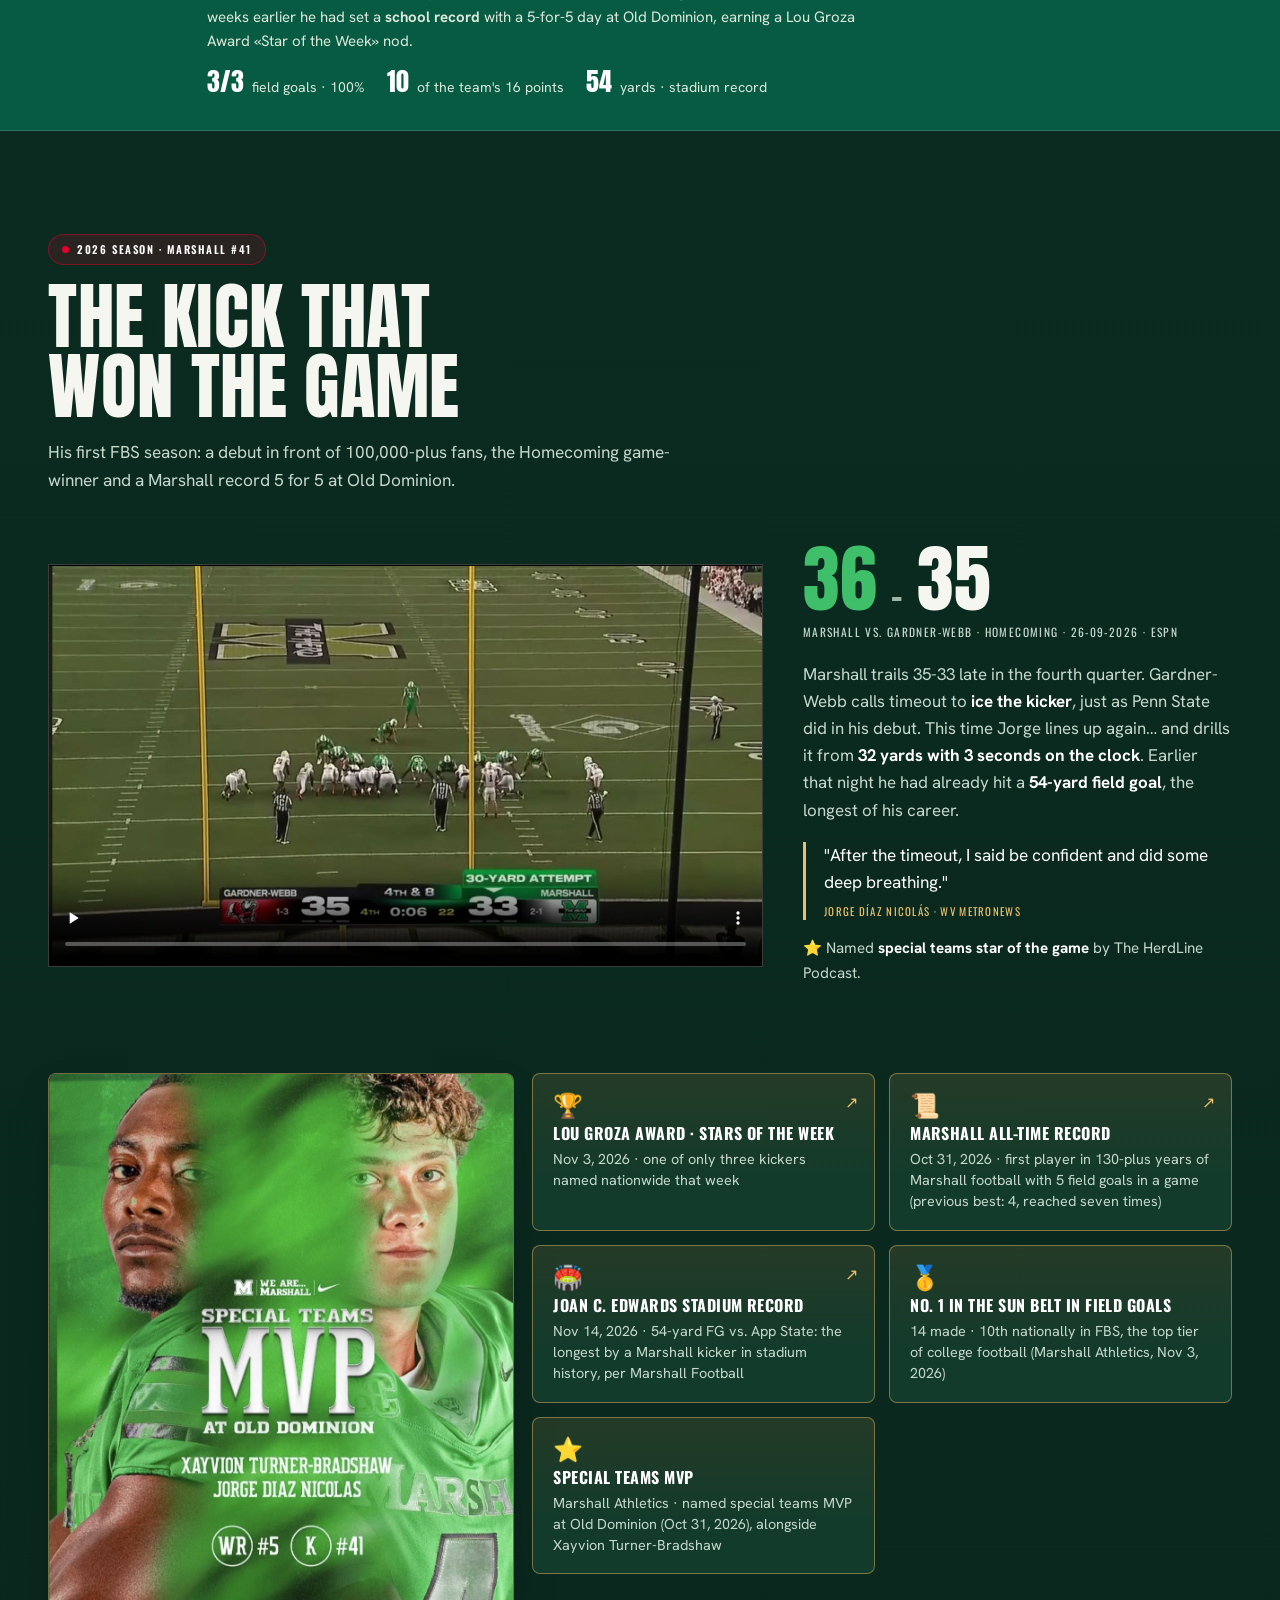
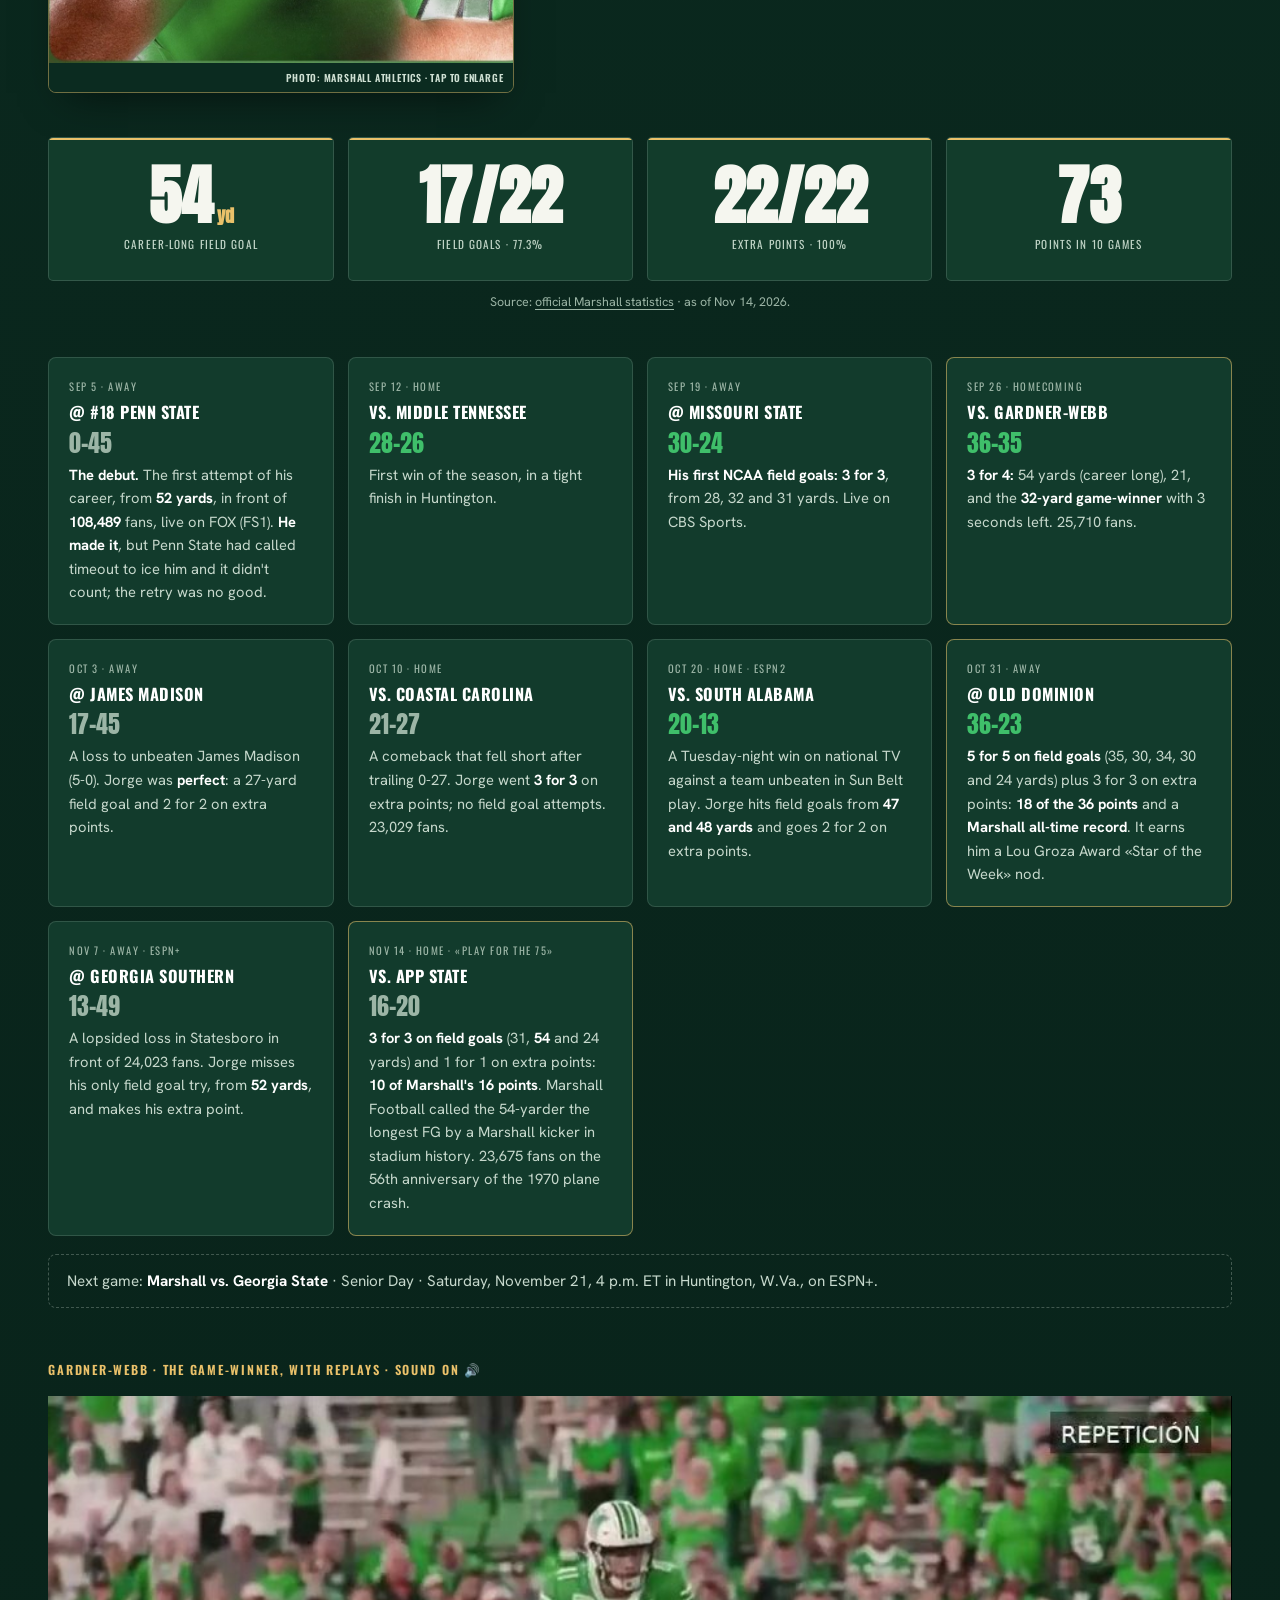
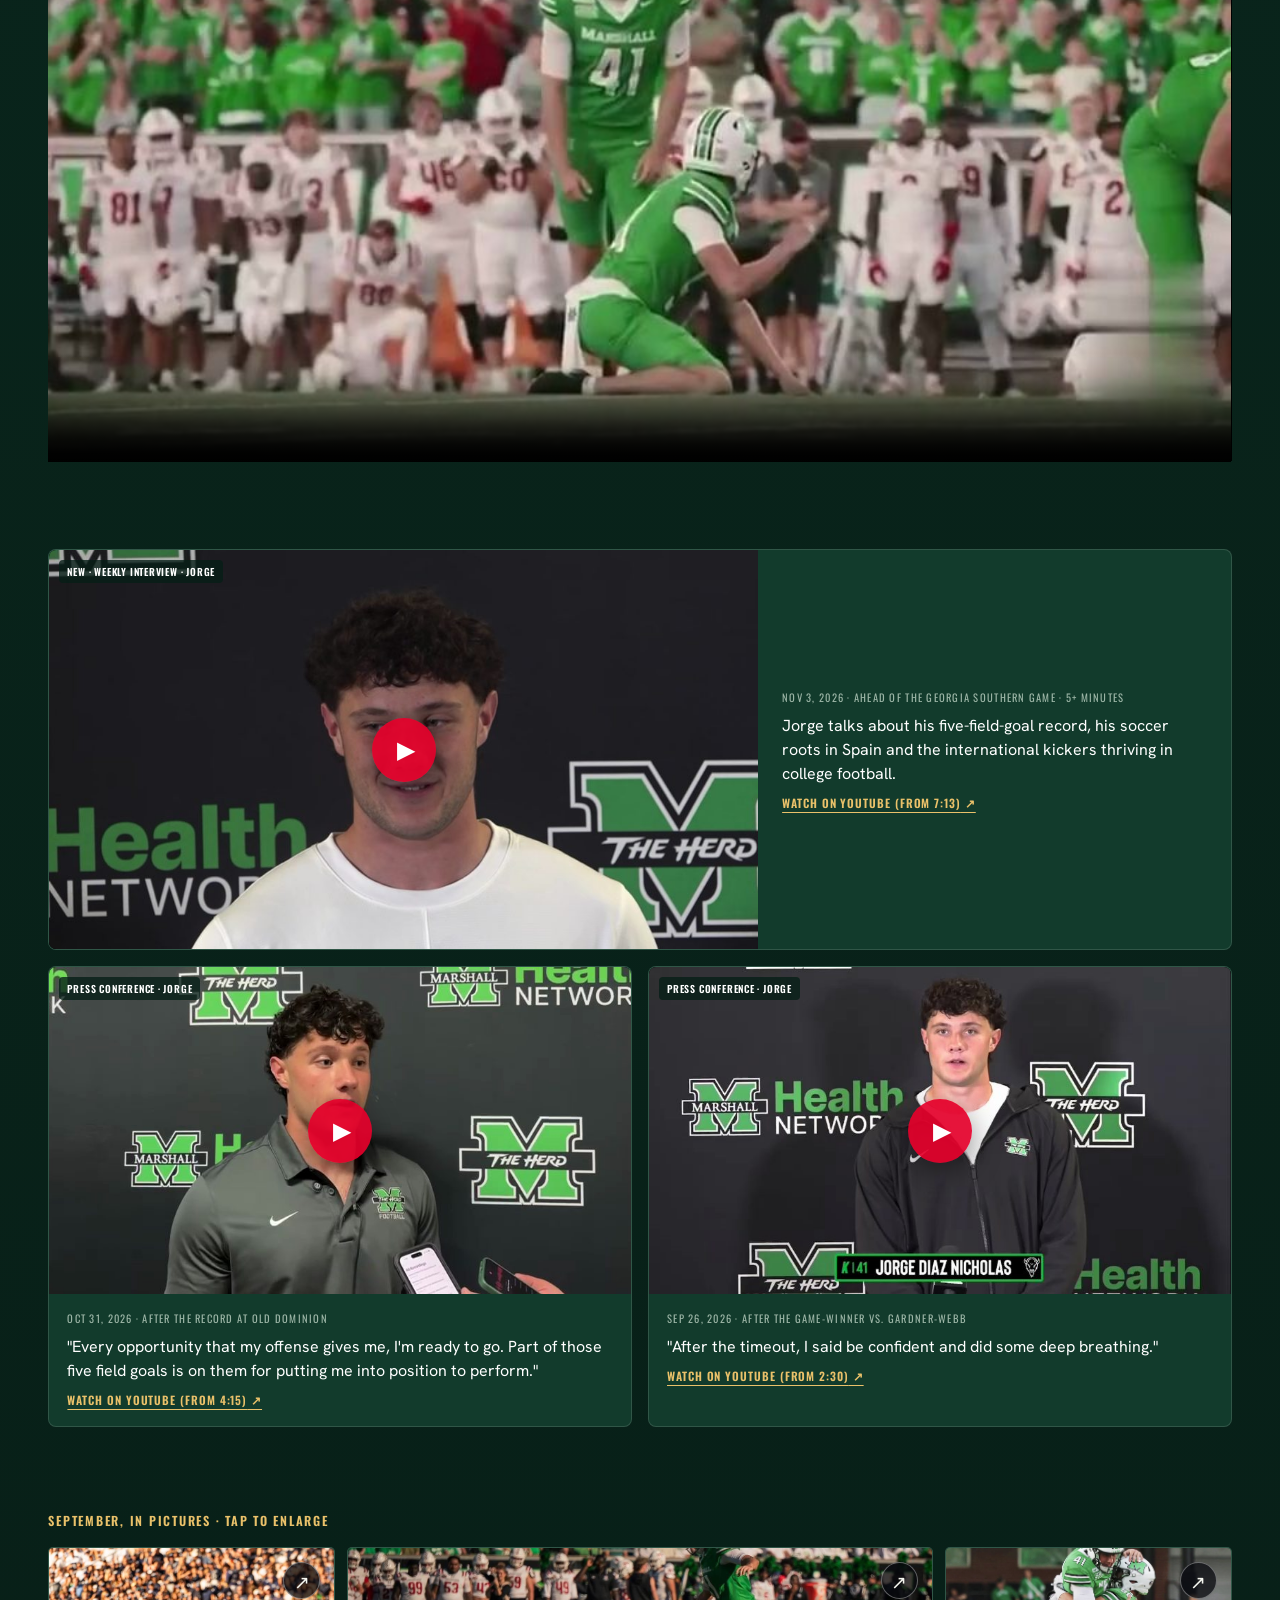
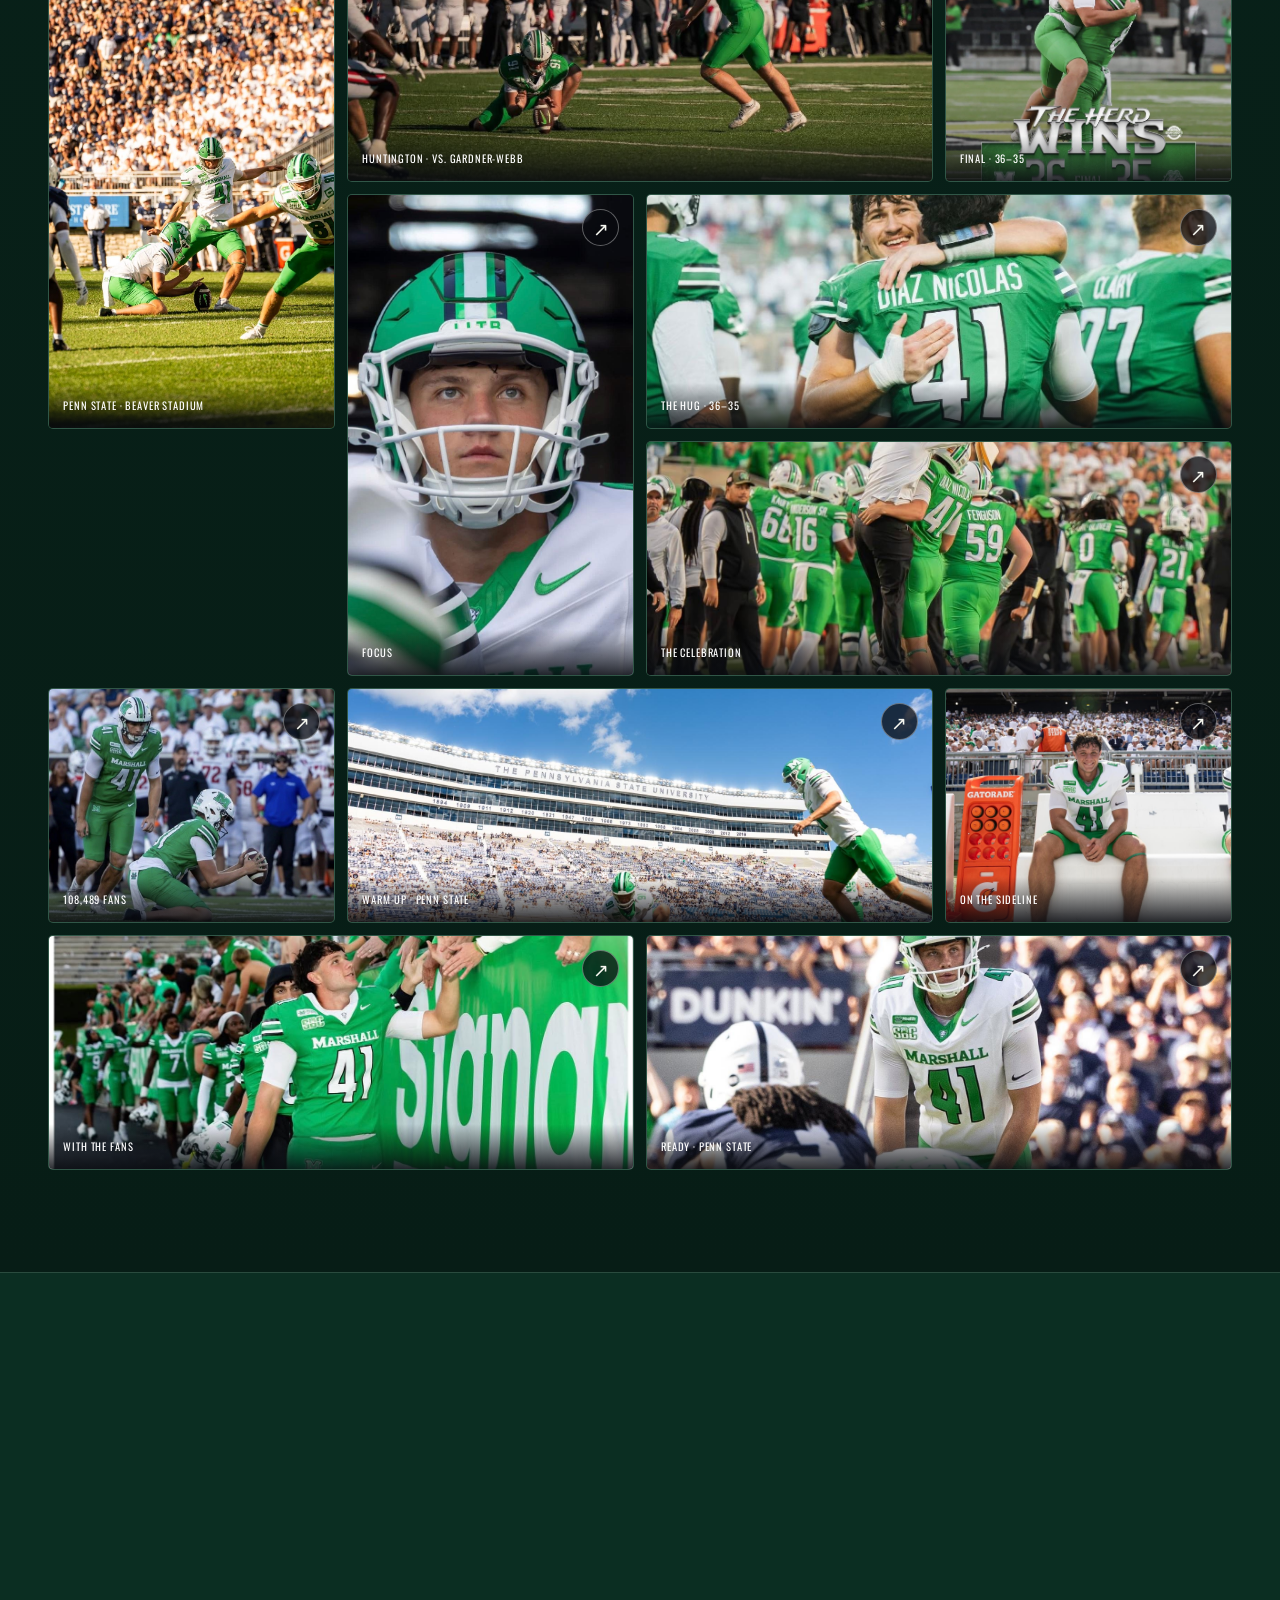
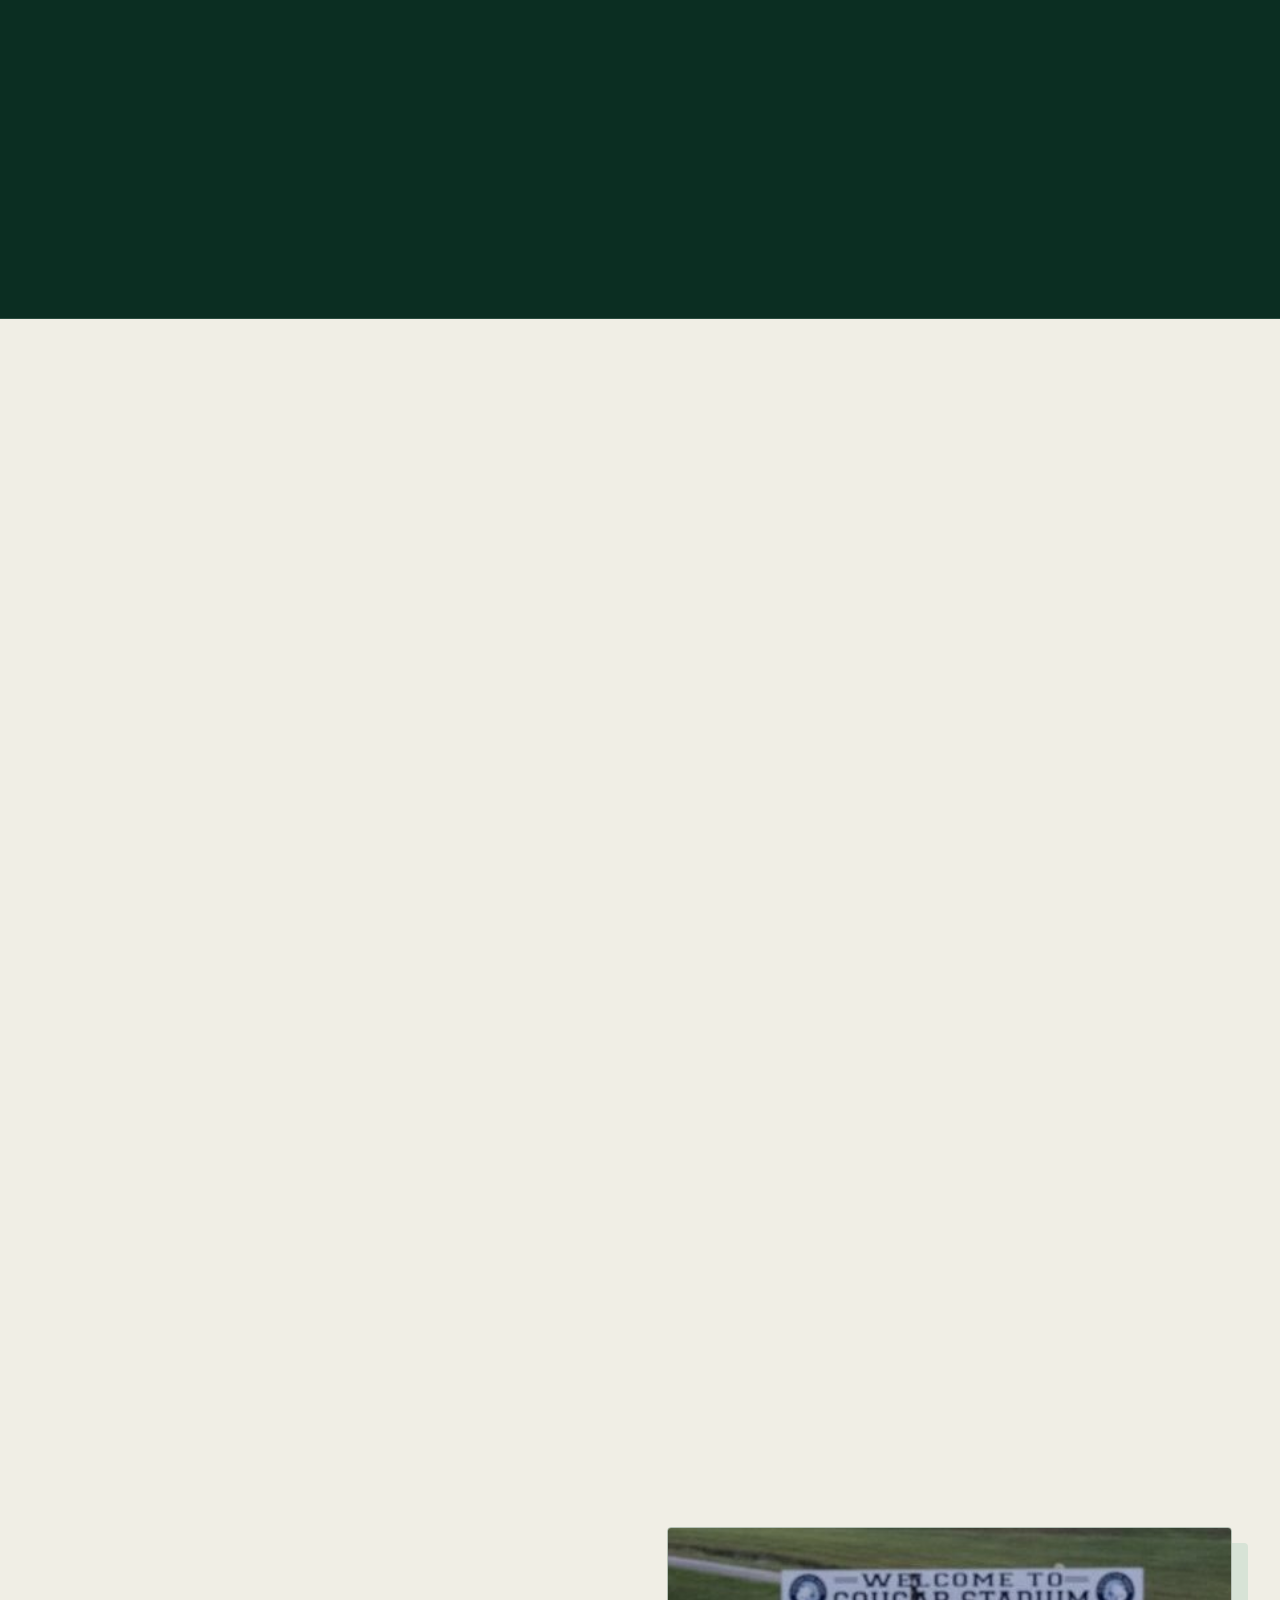
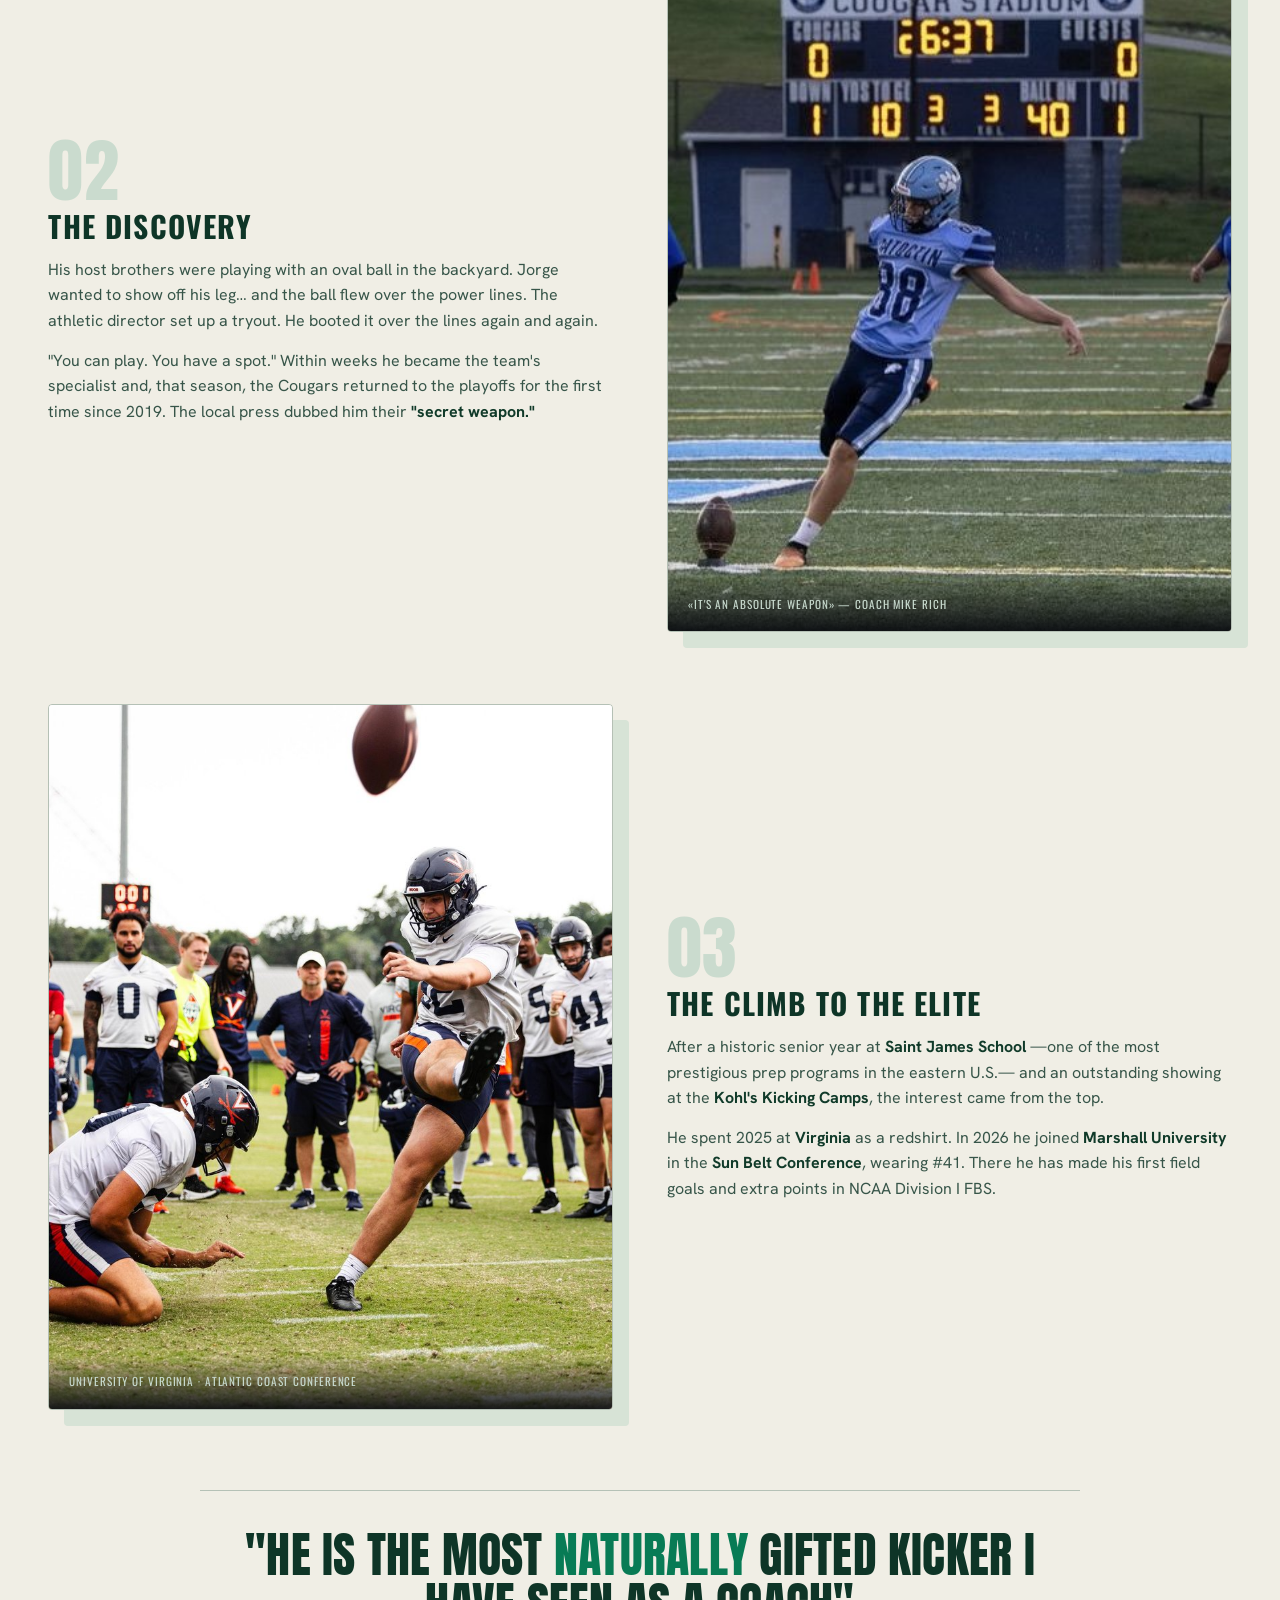
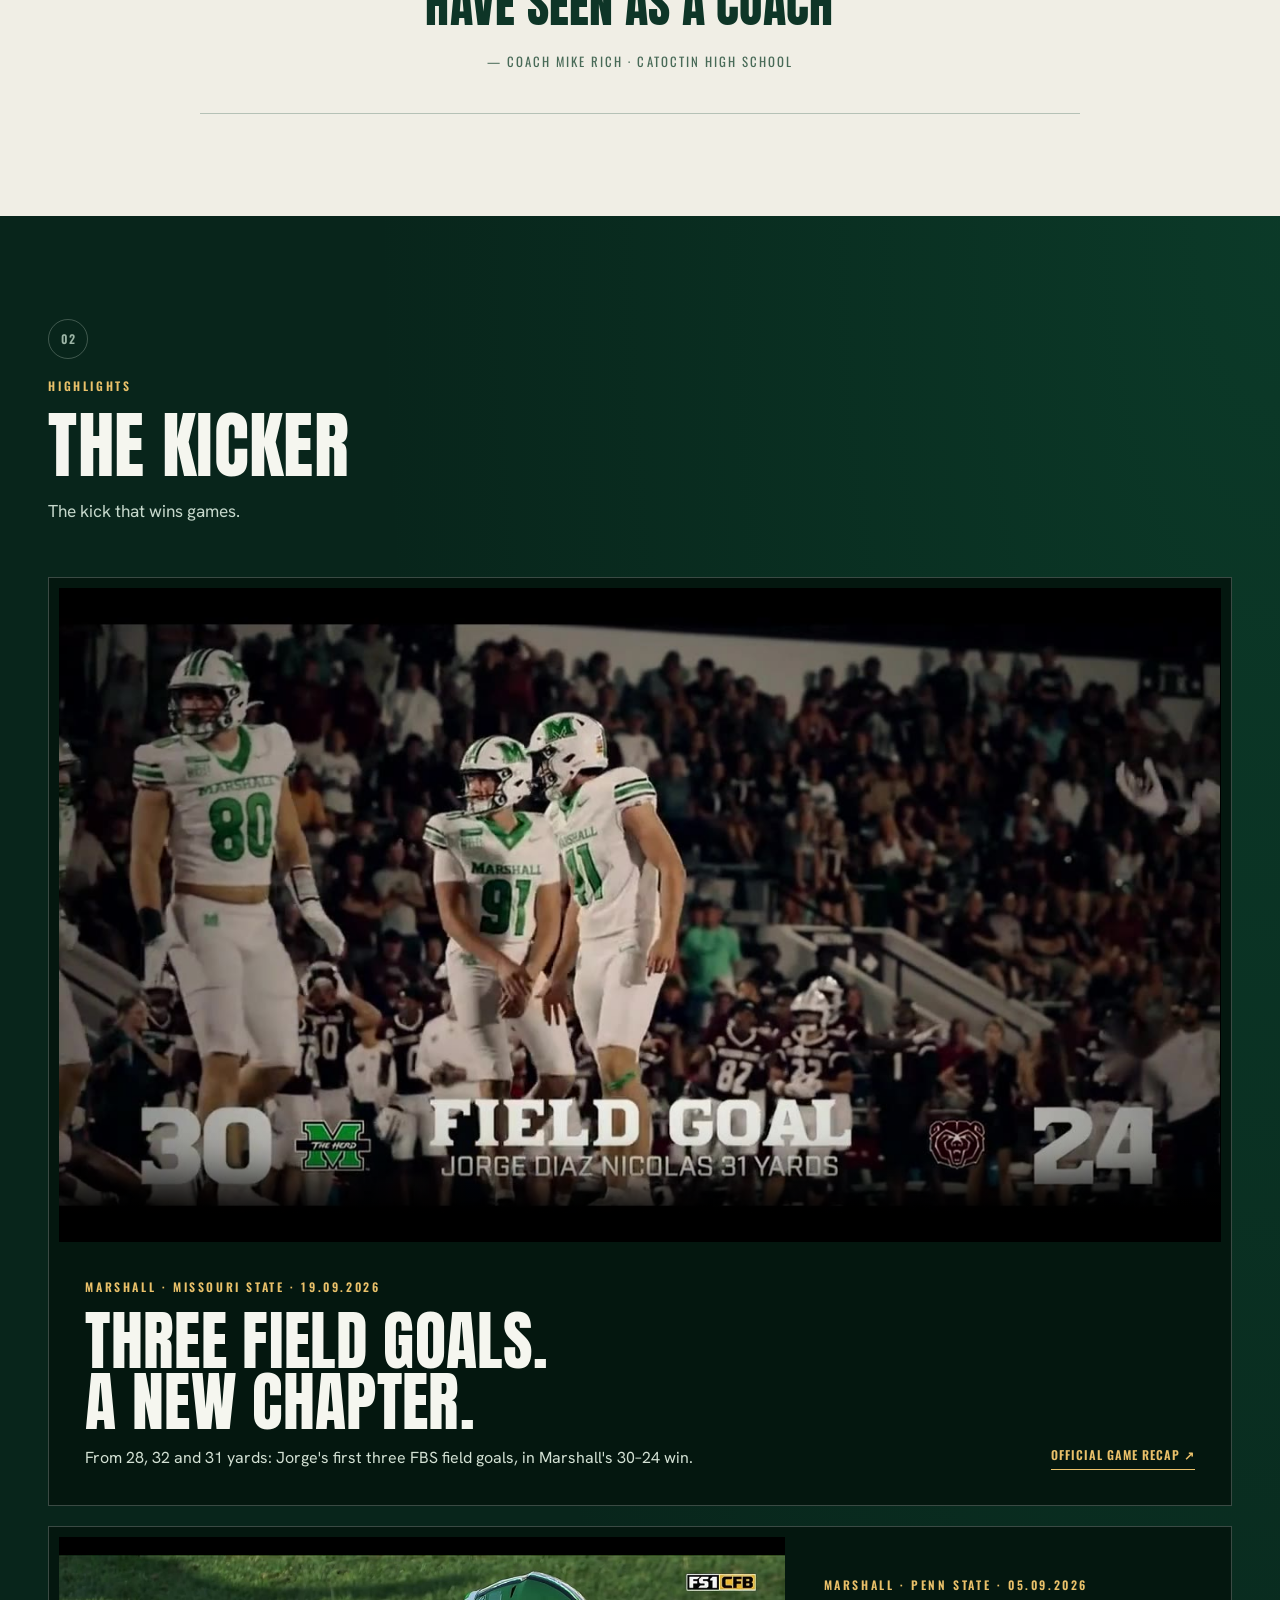
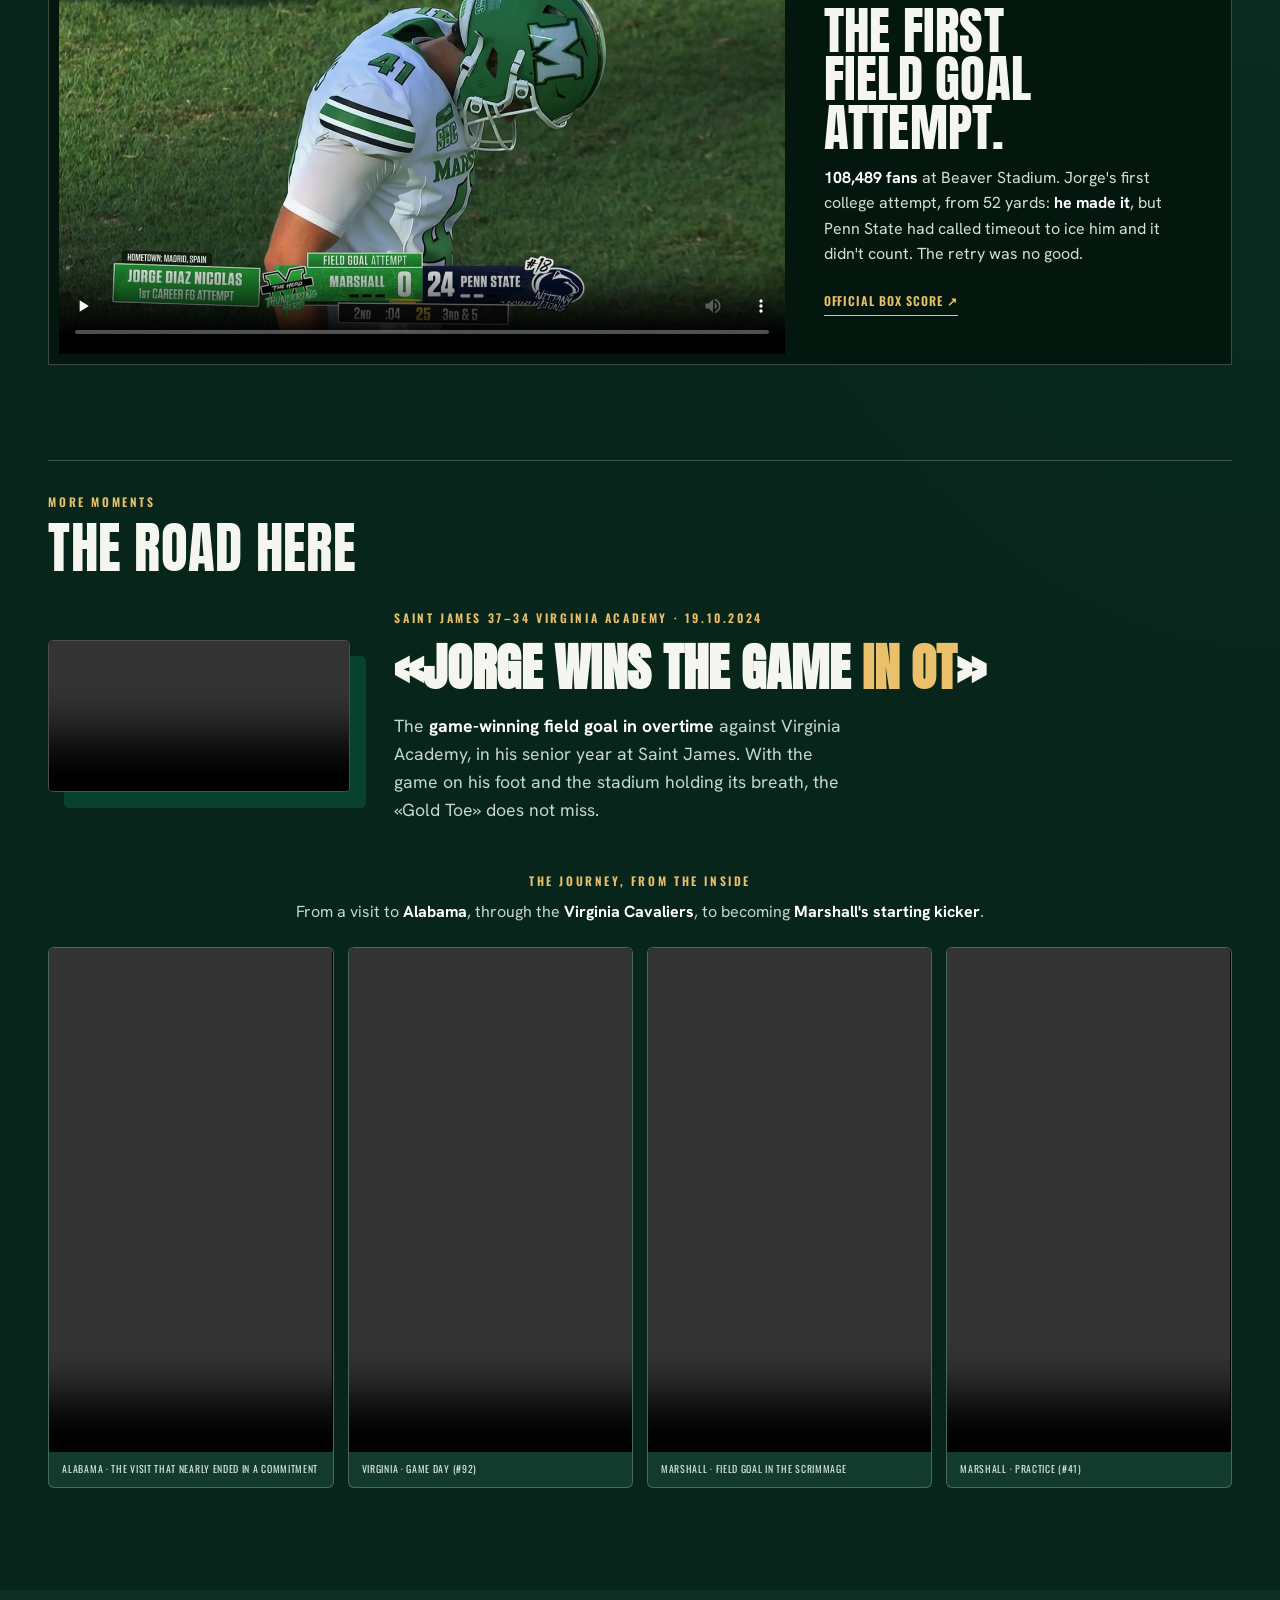
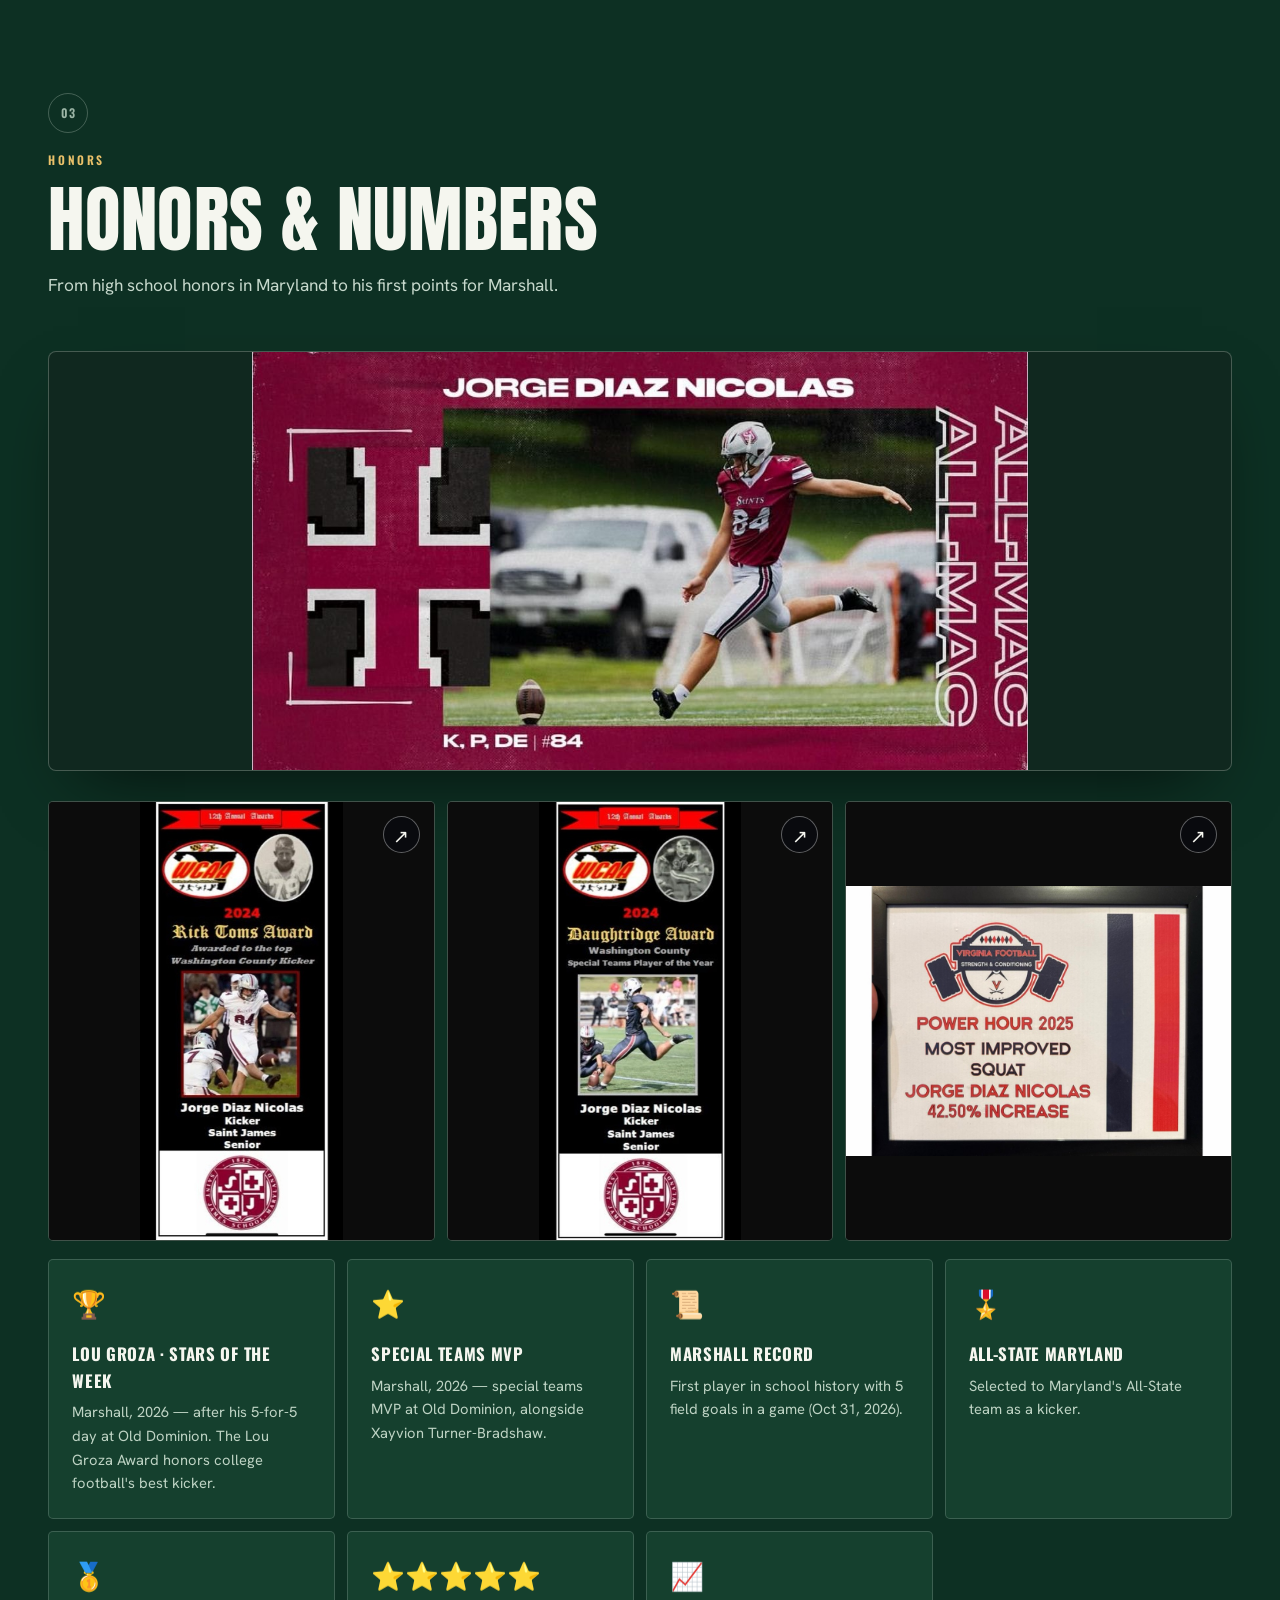
==== commit fba7c5d1: "App State: récord del Joan C. Edwards Stadium (54 yd) y foto oficial del partido - Según Marshall Fo" ====
--- a/index.html
+++ b/index.html
@@ -451,6 +451,8 @@
 .games{grid-template-columns:repeat(4,1fr)}
 .now-photo{display:block;width:100%;max-width:720px;padding:0;margin:0 0 22px;border:1px solid rgba(255,255,255,.28);border-radius:8px;overflow:hidden;background:#0b2b20;position:relative;box-shadow:0 18px 40px -18px rgba(0,0,0,.6)}
 .now-photo img{display:block;width:100%;height:auto;aspect-ratio:16/9;object-fit:cover}
+.now-photo.tall{max-width:340px}
+.now-photo.tall img{aspect-ratio:auto}
 .now-photo-cap{display:block;text-align:right;font:600 .62rem "Oswald",sans-serif;letter-spacing:.08em;text-transform:uppercase;color:#cfe0d3;background:#0b2b20;padding:7px 10px}
 .now-facts{display:flex;flex-wrap:wrap;gap:10px 22px;margin-top:16px}
 .now-facts>span{display:flex;align-items:baseline;gap:8px;color:#dce9dc;font-size:.88rem}
@@ -551,11 +553,11 @@
   <div class="wrap now-grid">
     <div class="now-date"><span class="l-es">Ahora</span><span class="l-en">Now</span><b>2026</b></div>
     <div class="now-copy">
-      <button type="button" class="photo-trigger now-photo" data-photo="assets/groza-star.jpg"><img src="assets/groza-star.jpg" alt="Lou Groza Award · Star of the Week · Jorge Díaz Nicolás (Marshall #41)" width="1600" height="900"><span class="now-photo-cap"><span class="l-es">Foto: Marshall Athletics · toca para ampliar</span><span class="l-en">Photo: Marshall Athletics · tap to enlarge</span></span></button>
+      <button type="button" class="photo-trigger now-photo tall" data-photo="assets/app-54.jpg"><img src="assets/app-54.jpg" alt="Jorge Díaz Nicolás (#41) golpea un field goal ante App State con la camiseta réplica de 1970 y la bandera de España en el casco, 14 de noviembre de 2026" width="1200" height="1449"><span class="now-photo-cap"><span class="l-es">Foto: Marshall Athletics · toca para ampliar</span><span class="l-en">Photo: Marshall Athletics · tap to enlarge</span></span></button>
       <span class="label">Marshall · Thundering Herd</span>
       <h2 class="display"><span class="l-es">3 de 3 y otra vez 54 yardas</span><span class="l-en">3 for 3 and another 54-yarder</span></h2>
-      <p><span class="l-es">El 14 de noviembre, en la noche del <b>«Play for the 75»</b>, 56º aniversario del accidente aéreo de 1970 en el que murieron las 75 personas que viajaban con el equipo, Jorge fue <b>perfecto</b>: field goals de <b>31, 54 y 24 yardas</b> y su punto extra. El de 54 iguala el más largo de su carrera. Anotó <b>10 de los 16 puntos</b> del equipo, aunque Marshall cayó 16–20 ante App State en Huntington. Dos semanas antes había firmado el <b>récord histórico del club</b>: 5 de 5 en Old Dominion, que le llevó a las «Stars of the Week» del <b>Lou Groza Award</b>.</span><span class="l-en">On November 14, on the <b>«Play for the 75»</b> night marking the 56th anniversary of the 1970 plane crash that killed all 75 people traveling with the team, Jorge was <b>perfect</b>: field goals from <b>31, 54 and 24 yards</b> plus his extra point. The 54-yarder ties his career long. He scored <b>10 of the team's 16 points</b>, though Marshall fell 16–20 to App State in Huntington. Two weeks earlier he had set a <b>school record</b> with a 5-for-5 day at Old Dominion, earning a Lou Groza Award «Star of the Week» nod.</span></p>
-      <div class="now-facts"><span><b>3/3</b><span class="l-es">field goals · 100%</span><span class="l-en">field goals · 100%</span></span><span><b>10</b><span class="l-es">de los 16 puntos del equipo</span><span class="l-en">of the team's 16 points</span></span><span><b>54</b><span class="l-es">yardas · iguala su récord</span><span class="l-en">yards · ties his career long</span></span></div>
+      <p><span class="l-es">El 14 de noviembre, en la noche del <b>«Play for the 75»</b>, 56º aniversario del accidente aéreo de 1970 en el que murieron las 75 personas que viajaban con el equipo, Jorge fue <b>perfecto</b>: field goals de <b>31, 54 y 24 yardas</b> y su punto extra. El de 24, en el tercer cuarto, puso a Marshall por delante (16–13), pero App State remontó con un touchdown en el último cuarto (16–20). Jorge anotó <b>10 de los 16 puntos</b> del equipo. Marshall Football destacó el de 54 como el <b>field goal más largo de un kicker de Marshall en la historia del Joan C. Edwards Stadium</b>; iguala el que él mismo metió en ese estadio ante Gardner-Webb. Dos semanas antes había firmado el <b>récord histórico del club</b>: 5 de 5 en Old Dominion, que le llevó a las «Stars of the Week» del <b>Lou Groza Award</b>.</span><span class="l-en">On November 14, on the <b>«Play for the 75»</b> night marking the 56th anniversary of the 1970 plane crash that killed all 75 people traveling with the team, Jorge was <b>perfect</b>: field goals from <b>31, 54 and 24 yards</b> plus his extra point. The 24-yarder in the third quarter put Marshall ahead (16–13), but App State rallied with a fourth-quarter touchdown (16–20). Jorge scored <b>10 of the team's 16 points</b>. Marshall Football hailed the 54-yarder as the <b>longest field goal by a Marshall kicker in Joan C. Edwards Stadium history</b>; it matches the one he made there against Gardner-Webb. Two weeks earlier he had set a <b>school record</b> with a 5-for-5 day at Old Dominion, earning a Lou Groza Award «Star of the Week» nod.</span></p>
+      <div class="now-facts"><span><b>3/3</b><span class="l-es">field goals · 100%</span><span class="l-en">field goals · 100%</span></span><span><b>10</b><span class="l-es">de los 16 puntos del equipo</span><span class="l-en">of the team's 16 points</span></span><span><b>54</b><span class="l-es">yardas · récord del estadio</span><span class="l-en">yards · stadium record</span></span></div>
     </div>
     <a class="now-link" href="#temporada"><span class="l-es">Ver la temporada</span><span class="l-en">See the season</span><span aria-hidden="true">↓</span></a>
   </div>
@@ -587,6 +589,7 @@
     <div class="prizes">
       <a class="prize rv" href="https://herdzone.com/news/2026/11/3/football-marshall-kicker-jorge-diaz-nicolas-named-to-lou-groza-award-stars-of-the-week" target="_blank" rel="noopener"><span class="pz-ic">🏆</span><b>Lou Groza Award · Stars of the Week</b><span><span class="l-es">3 nov. 2026 · uno de solo tres kickers elegidos en todo el país esa semana para el premio al mejor kicker de la División I (FBS)</span><span class="l-en">Nov 3, 2026 · one of only three kickers named nationwide that week</span></span><i>↗</i></a>
       <a class="prize rv d1" href="https://herdzone.com/news/2026/10/31/marshall-football-rolls-past-old-dominion-36-23" target="_blank" rel="noopener"><span class="pz-ic">📜</span><b><span class="l-es">Récord histórico de Marshall</span><span class="l-en">Marshall all-time record</span></b><span><span class="l-es">31 oct. 2026 · primer jugador en más de 130 años de football de Marshall con 5 field goals en un partido (antes, el máximo era 4, logrado siete veces)</span><span class="l-en">Oct 31, 2026 · first player in 130-plus years of Marshall football with 5 field goals in a game (previous best: 4, reached seven times)</span></span><i>↗</i></a>
+      <a class="prize rv d1" href="https://www.instagram.com/herd_fb/p/DfvlmK8lJzQ/" target="_blank" rel="noopener"><span class="pz-ic">🏟️</span><b><span class="l-es">Récord del Joan C. Edwards Stadium</span><span class="l-en">Joan C. Edwards Stadium record</span></b><span><span class="l-es">14 nov. 2026 · FG de 54 yardas ante App State: el más largo de un kicker de Marshall en la historia de su estadio, según Marshall Football</span><span class="l-en">Nov 14, 2026 · 54-yard FG vs. App State: the longest by a Marshall kicker in stadium history, per Marshall Football</span></span><i>↗</i></a>
       <div class="prize rv d2"><span class="pz-ic">🥇</span><b><span class="l-es">Nº 1 de la Sun Belt en field goals</span><span class="l-en">No. 1 in the Sun Belt in field goals</span></b><span><span class="l-es">14 convertidos · 10º de todo EE. UU. en la FBS, la máxima categoría universitaria (Marshall Athletics, 3 nov. 2026)</span><span class="l-en">14 made · 10th nationally in FBS, the top tier of college football (Marshall Athletics, Nov 3, 2026)</span></span></div>
       <div class="prize rv d3"><span class="pz-ic">⭐</span><b>Special Teams MVP</b><span><span class="l-es">Marshall Athletics · elegido MVP de equipos especiales en Old Dominion (31 oct. 2026), junto a Xayvion Turner-Bradshaw</span><span class="l-en">Marshall Athletics · named special teams MVP at Old Dominion (Oct 31, 2026), alongside Xayvion Turner-Bradshaw</span></span></div>
     </div>
@@ -610,9 +613,9 @@
       <div class="game rv"><span class="gdate"><span class="l-es">20 oct · en casa · ESPN2</span><span class="l-en">Oct 20 · home · ESPN2</span></span><h4>vs. South Alabama</h4><div class="res w">20–13</div><p><span class="l-es">Victoria en martes noche y en televisión nacional ante un rival invicto en la Sun Belt. Jorge mete field goals de <b>47 y 48 yardas</b> y 2 de 2 en puntos extra.</span><span class="l-en">A Tuesday-night win on national TV against a team unbeaten in Sun Belt play. Jorge hits field goals from <b>47 and 48 yards</b> and goes 2 for 2 on extra points.</span></p></div>
       <div class="game star rv"><span class="gdate"><span class="l-es">31 oct · visitante</span><span class="l-en">Oct 31 · away</span></span><h4>@ Old Dominion</h4><div class="res w">36–23</div><p><span class="l-es"><b>5 de 5 en field goals</b> (35, 30, 34, 30 y 24 yardas) y 3 de 3 en puntos extra: <b>18 de los 36 puntos</b> y <b>récord histórico de Marshall</b>. Le vale entrar en las «Stars of the Week» del Lou Groza Award.</span><span class="l-en"><b>5 for 5 on field goals</b> (35, 30, 34, 30 and 24 yards) plus 3 for 3 on extra points: <b>18 of the 36 points</b> and a <b>Marshall all-time record</b>. It earns him a Lou Groza Award «Star of the Week» nod.</span></p></div>
       <div class="game rv d1"><span class="gdate"><span class="l-es">7 nov · visitante · ESPN+</span><span class="l-en">Nov 7 · away · ESPN+</span></span><h4>@ Georgia Southern</h4><div class="res l">13–49</div><p><span class="l-es">Derrota clara en Statesboro ante 24.023 espectadores. Jorge falla su único intento de field goal, de <b>52 yardas</b>, y mete su punto extra.</span><span class="l-en">A lopsided loss in Statesboro in front of 24,023 fans. Jorge misses his only field goal try, from <b>52 yards</b>, and makes his extra point.</span></p></div>
-      <div class="game star rv d2"><span class="gdate"><span class="l-es">14 nov · en casa · «Play for the 75»</span><span class="l-en">Nov 14 · home · «Play for the 75»</span></span><h4>vs. App State</h4><div class="res l">16–20</div><p><span class="l-es"><b>3 de 3 en field goals</b> (31, <b>54</b> y 24 yardas) y 1 de 1 en puntos extra: <b>10 de los 16 puntos</b> de Marshall. El de 54 iguala el más largo de su carrera. 23.675 espectadores en el 56º aniversario del accidente aéreo de 1970.</span><span class="l-en"><b>3 for 3 on field goals</b> (31, <b>54</b> and 24 yards) and 1 for 1 on extra points: <b>10 of Marshall's 16 points</b>. The 54-yarder ties his career long. 23,675 fans on the 56th anniversary of the 1970 plane crash.</span></p></div>
-    </div>
-    <p class="next-game rv"><span class="l-es">Próximo partido: <b>Marshall vs. Georgia State</b> · sábado 21 de noviembre, 16:00 en Huntington (Virginia Occidental), en ESPN+ (<b>22:00 en España</b>).</span><span class="l-en">Next game: <b>Marshall vs. Georgia State</b> · Saturday, November 21, 4 p.m. ET in Huntington, W.Va., on ESPN+.</span></p>
+      <div class="game star rv d2"><span class="gdate"><span class="l-es">14 nov · en casa · «Play for the 75»</span><span class="l-en">Nov 14 · home · «Play for the 75»</span></span><h4>vs. App State</h4><div class="res l">16–20</div><p><span class="l-es"><b>3 de 3 en field goals</b> (31, <b>54</b> y 24 yardas) y 1 de 1 en puntos extra: <b>10 de los 16 puntos</b> de Marshall. El de 54, según Marshall Football, es el FG más largo de un kicker de Marshall en la historia de su estadio. 23.675 espectadores en el 56º aniversario del accidente aéreo de 1970.</span><span class="l-en"><b>3 for 3 on field goals</b> (31, <b>54</b> and 24 yards) and 1 for 1 on extra points: <b>10 of Marshall's 16 points</b>. Marshall Football called the 54-yarder the longest FG by a Marshall kicker in stadium history. 23,675 fans on the 56th anniversary of the 1970 plane crash.</span></p></div>
+    </div>
+    <p class="next-game rv"><span class="l-es">Próximo partido: <b>Marshall vs. Georgia State</b> · Senior Day · sábado 21 de noviembre, 16:00 en Huntington (Virginia Occidental), en ESPN+ (<b>22:00 en España</b>).</span><span class="l-en">Next game: <b>Marshall vs. Georgia State</b> · Senior Day · Saturday, November 21, 4 p.m. ET in Huntington, W.Va., on ESPN+.</span></p>
 
     <div class="sub-h rv"><span class="l-es">Gardner-Webb · el field goal ganador, con repeticiones · activa el sonido 🔊</span><span class="l-en">Gardner-Webb · the game-winner, with replays · sound on 🔊</span></div>
     <div class="game-screen gw-hype rv"><video controls playsinline preload="none" poster="assets/poster-gw-jorge.jpg"><source src="assets/gw-jorge.mp4" type="video/mp4"></video></div>
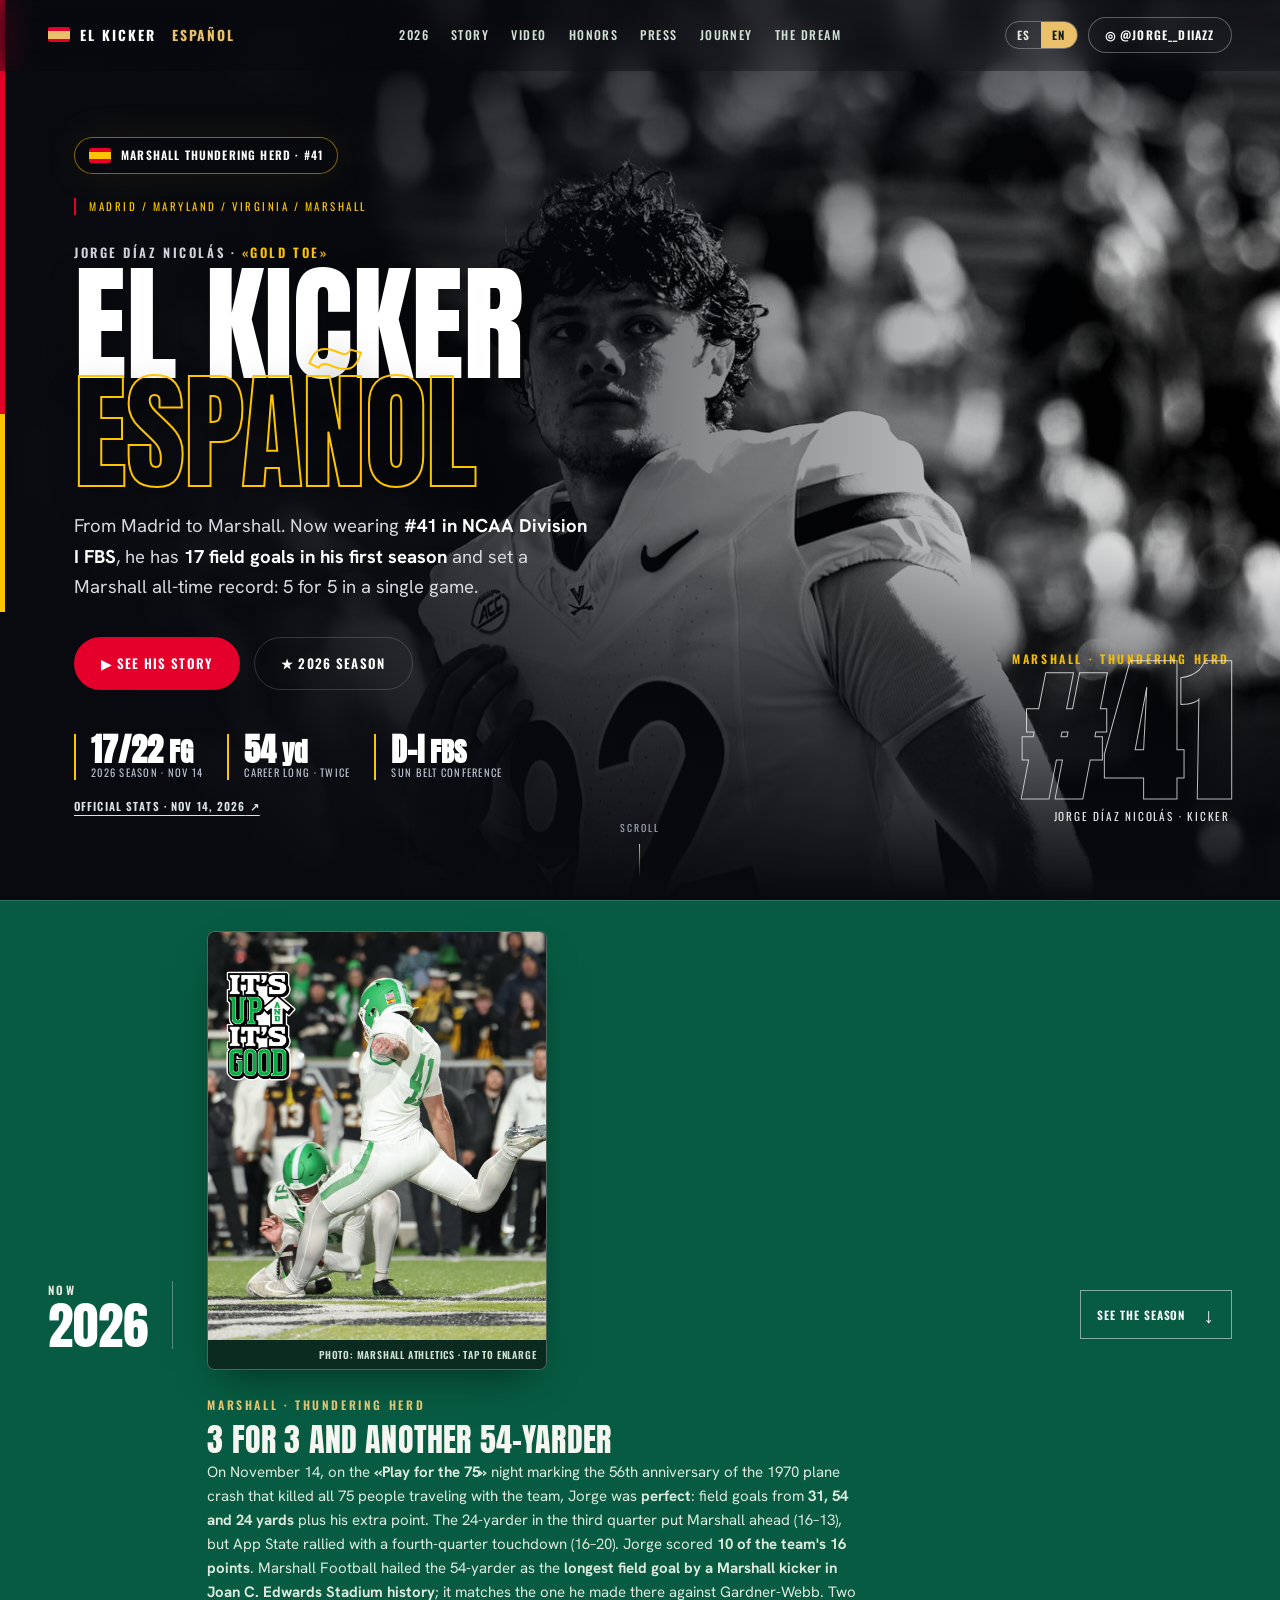
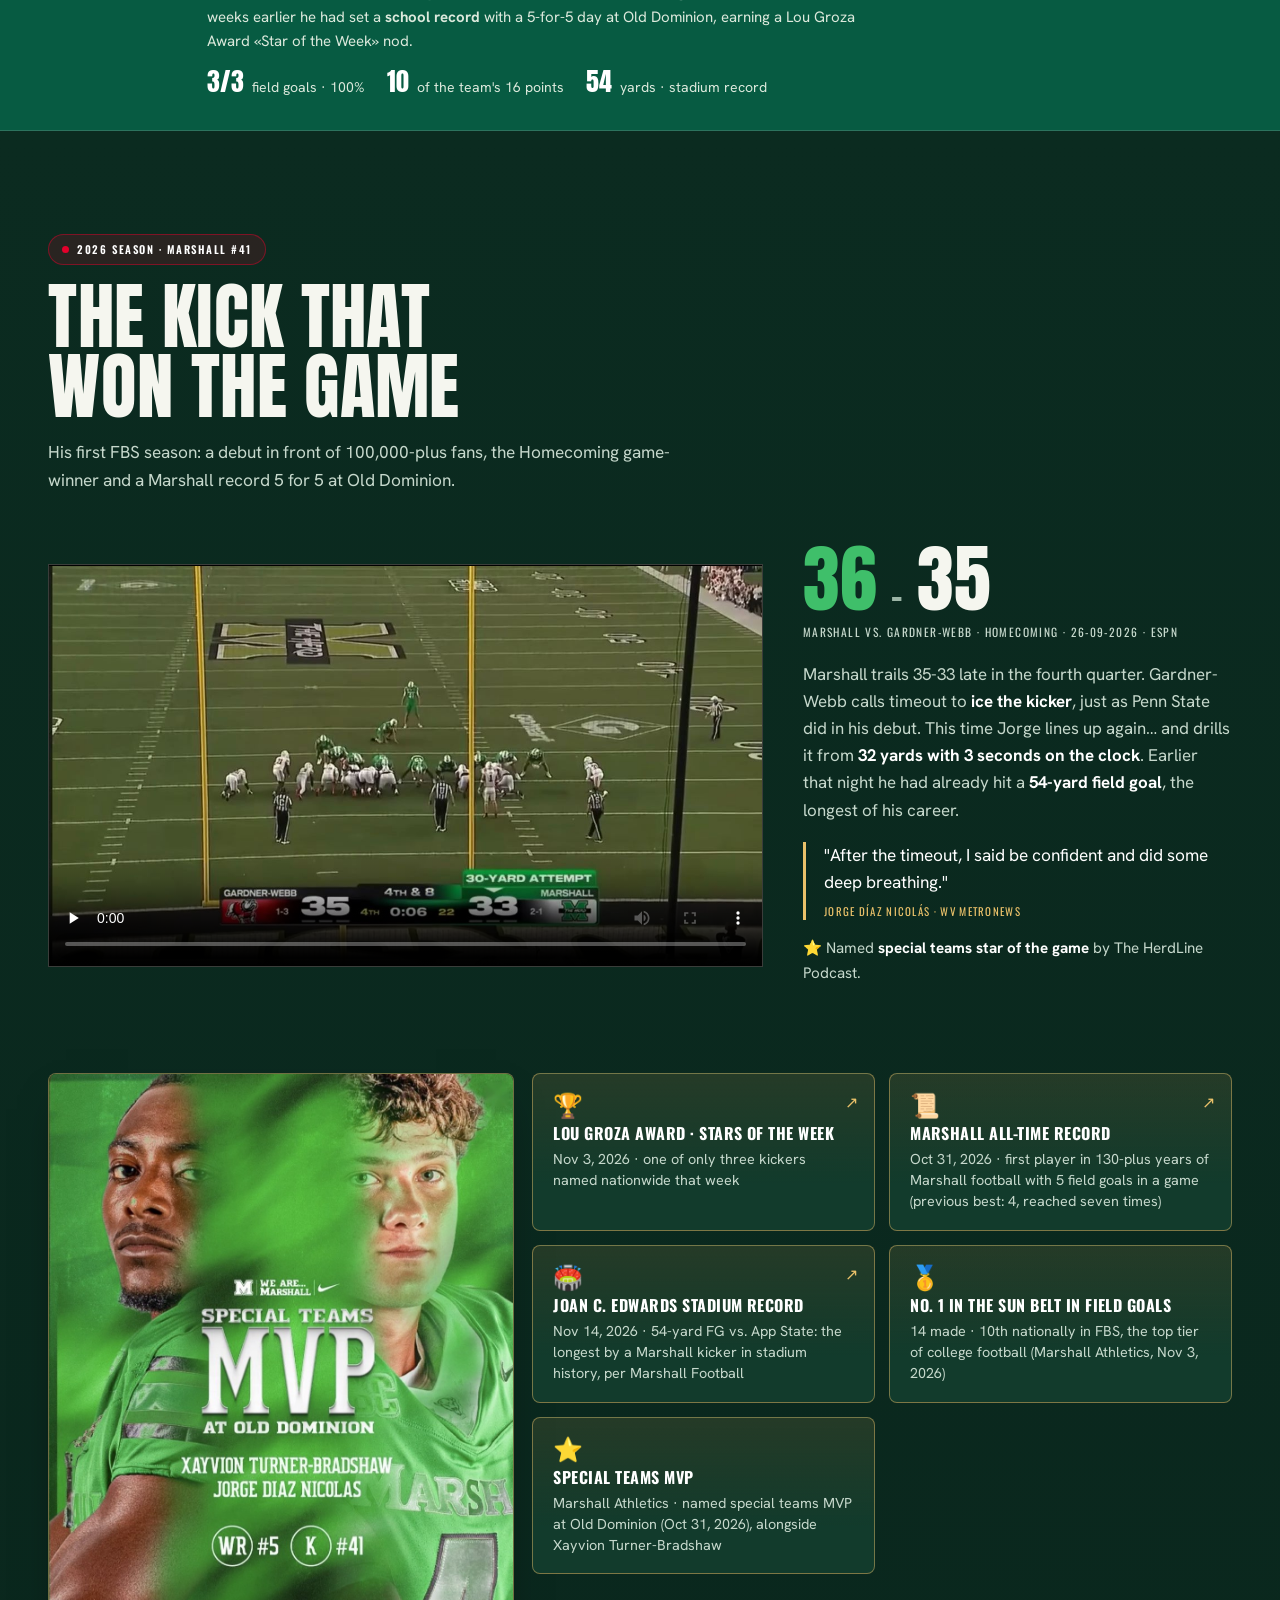
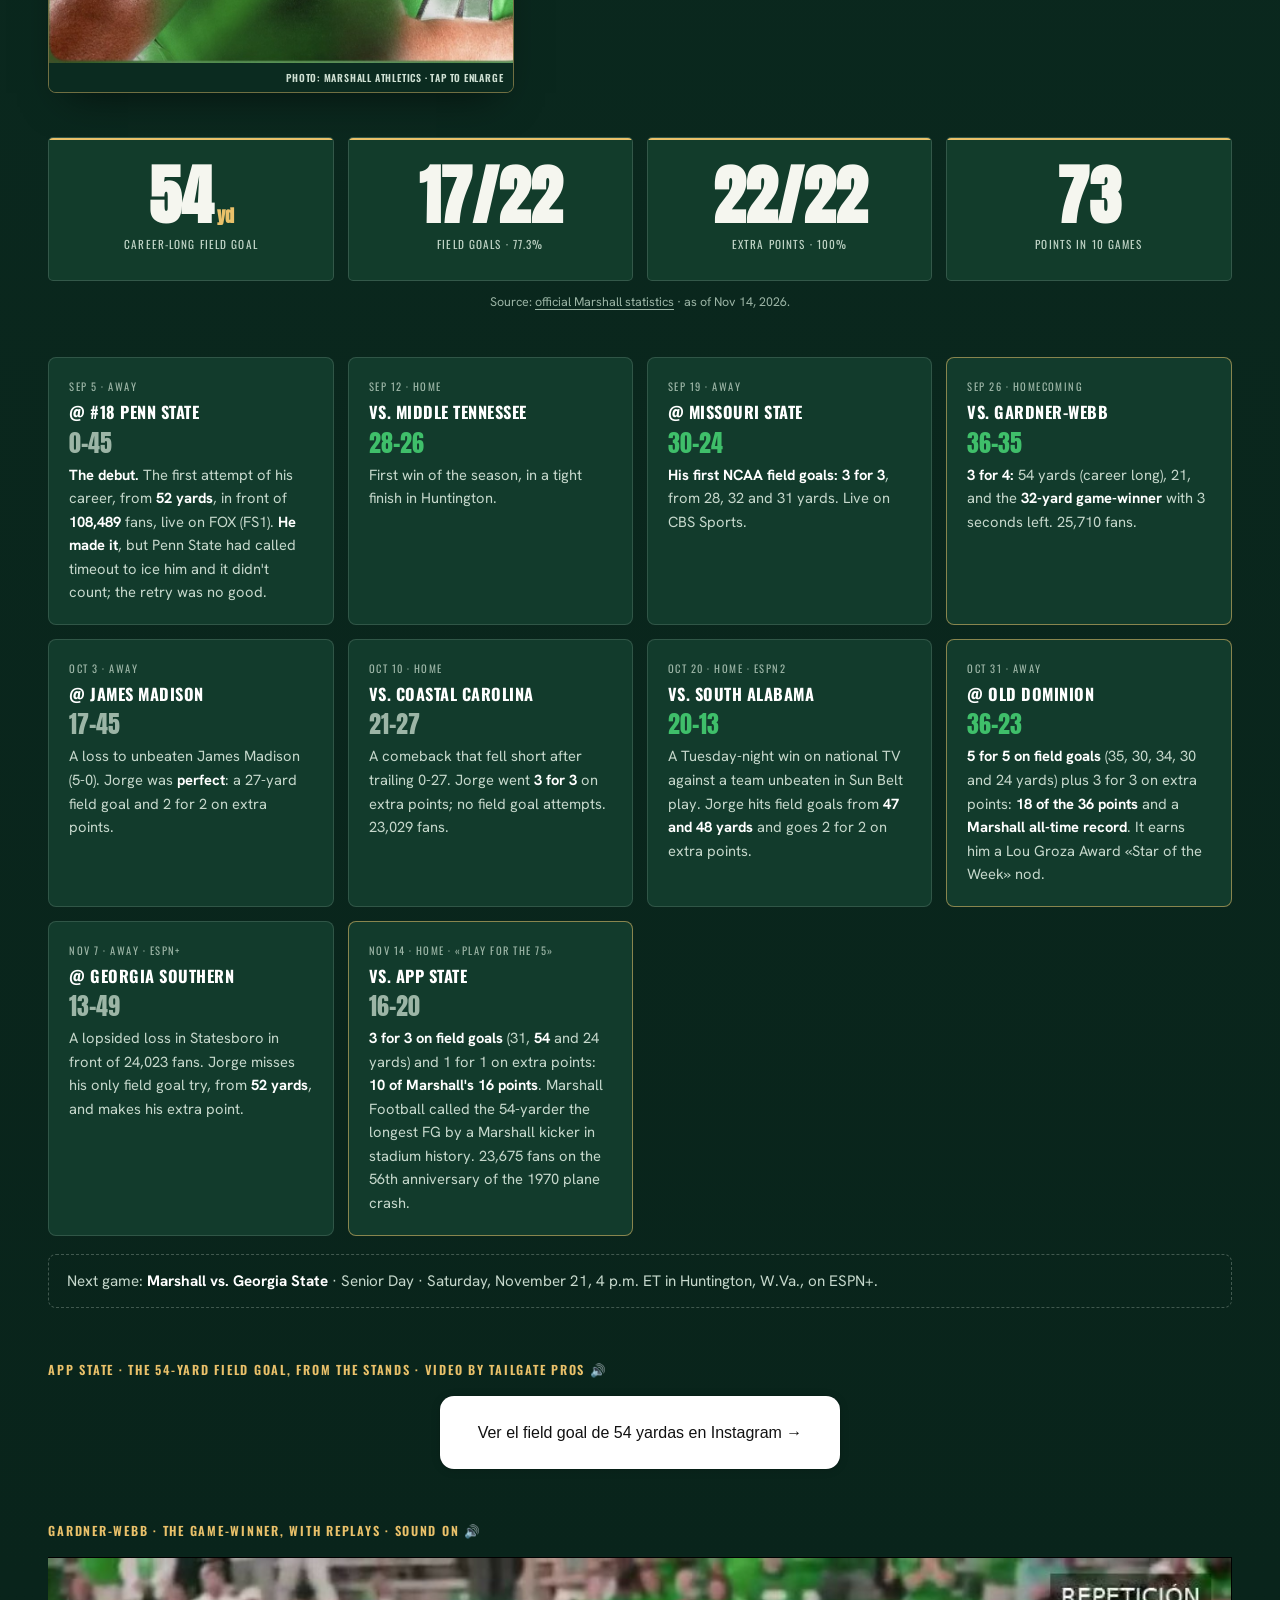
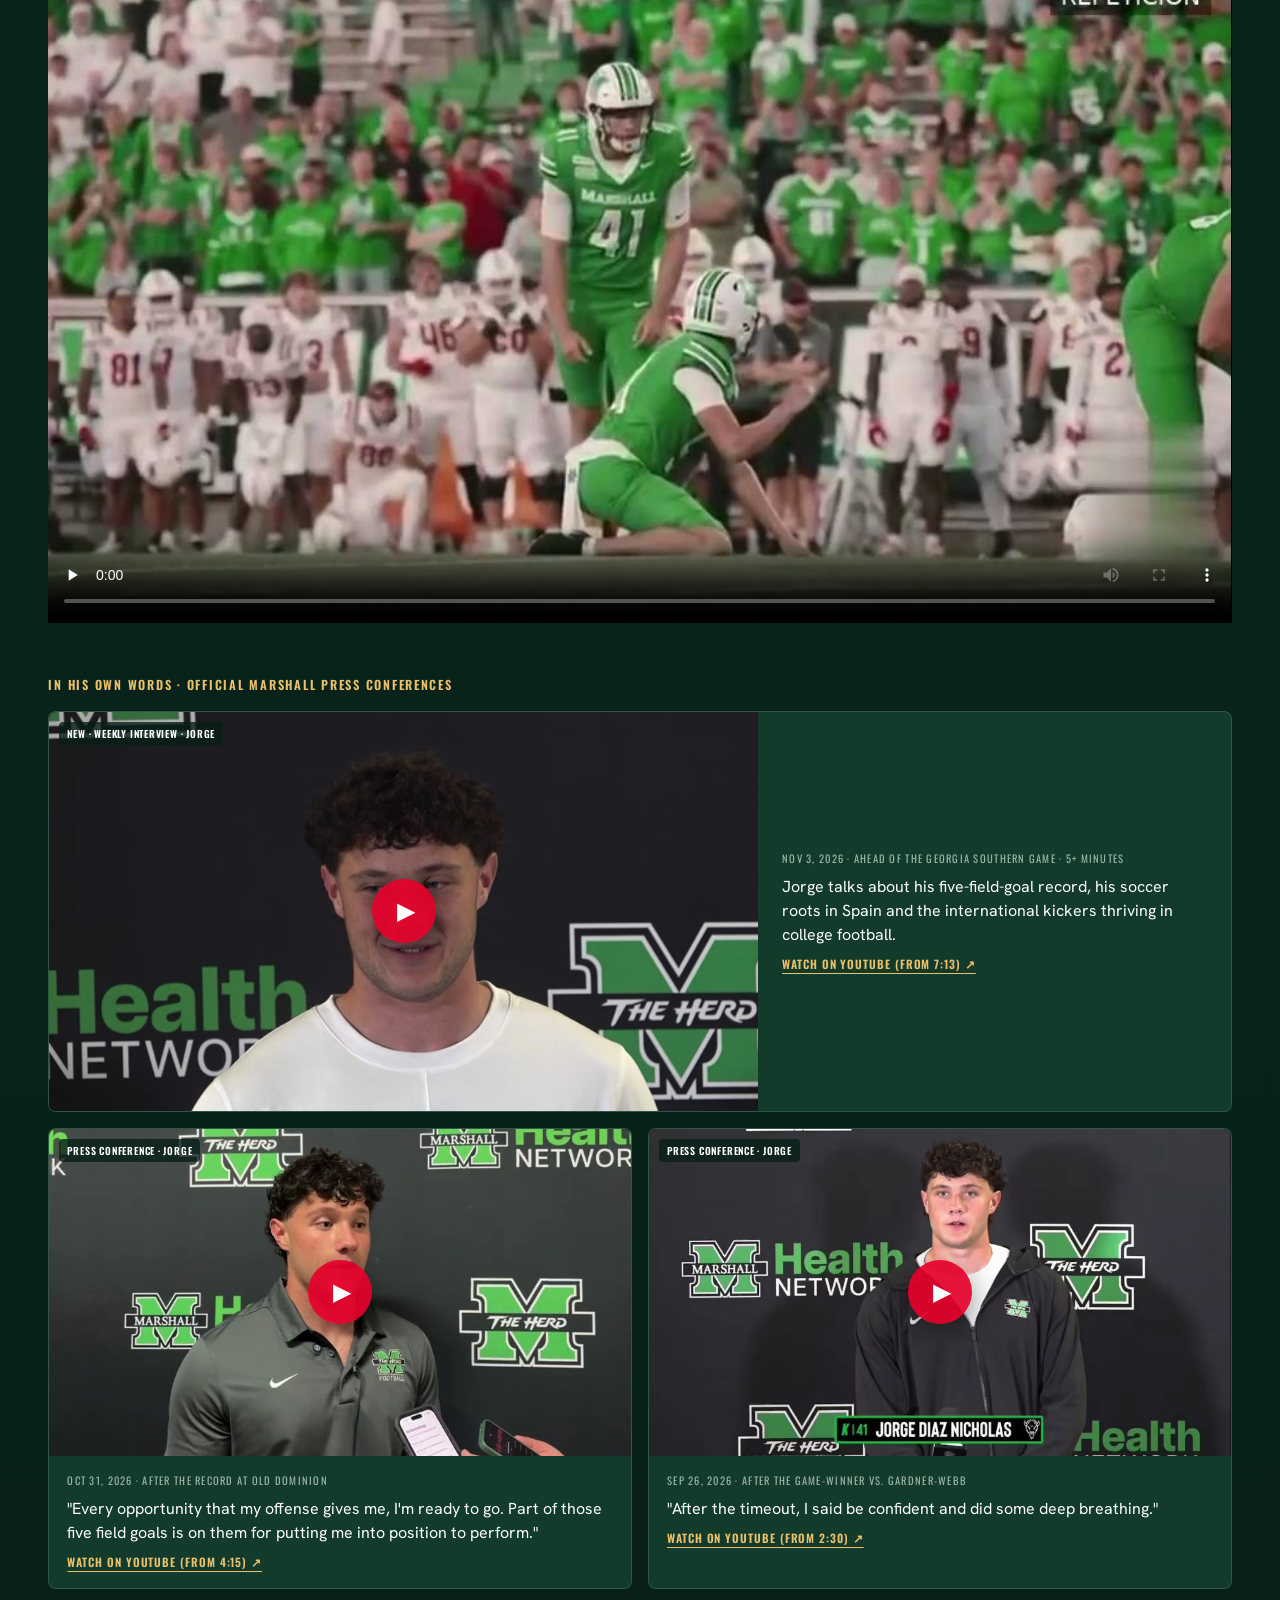
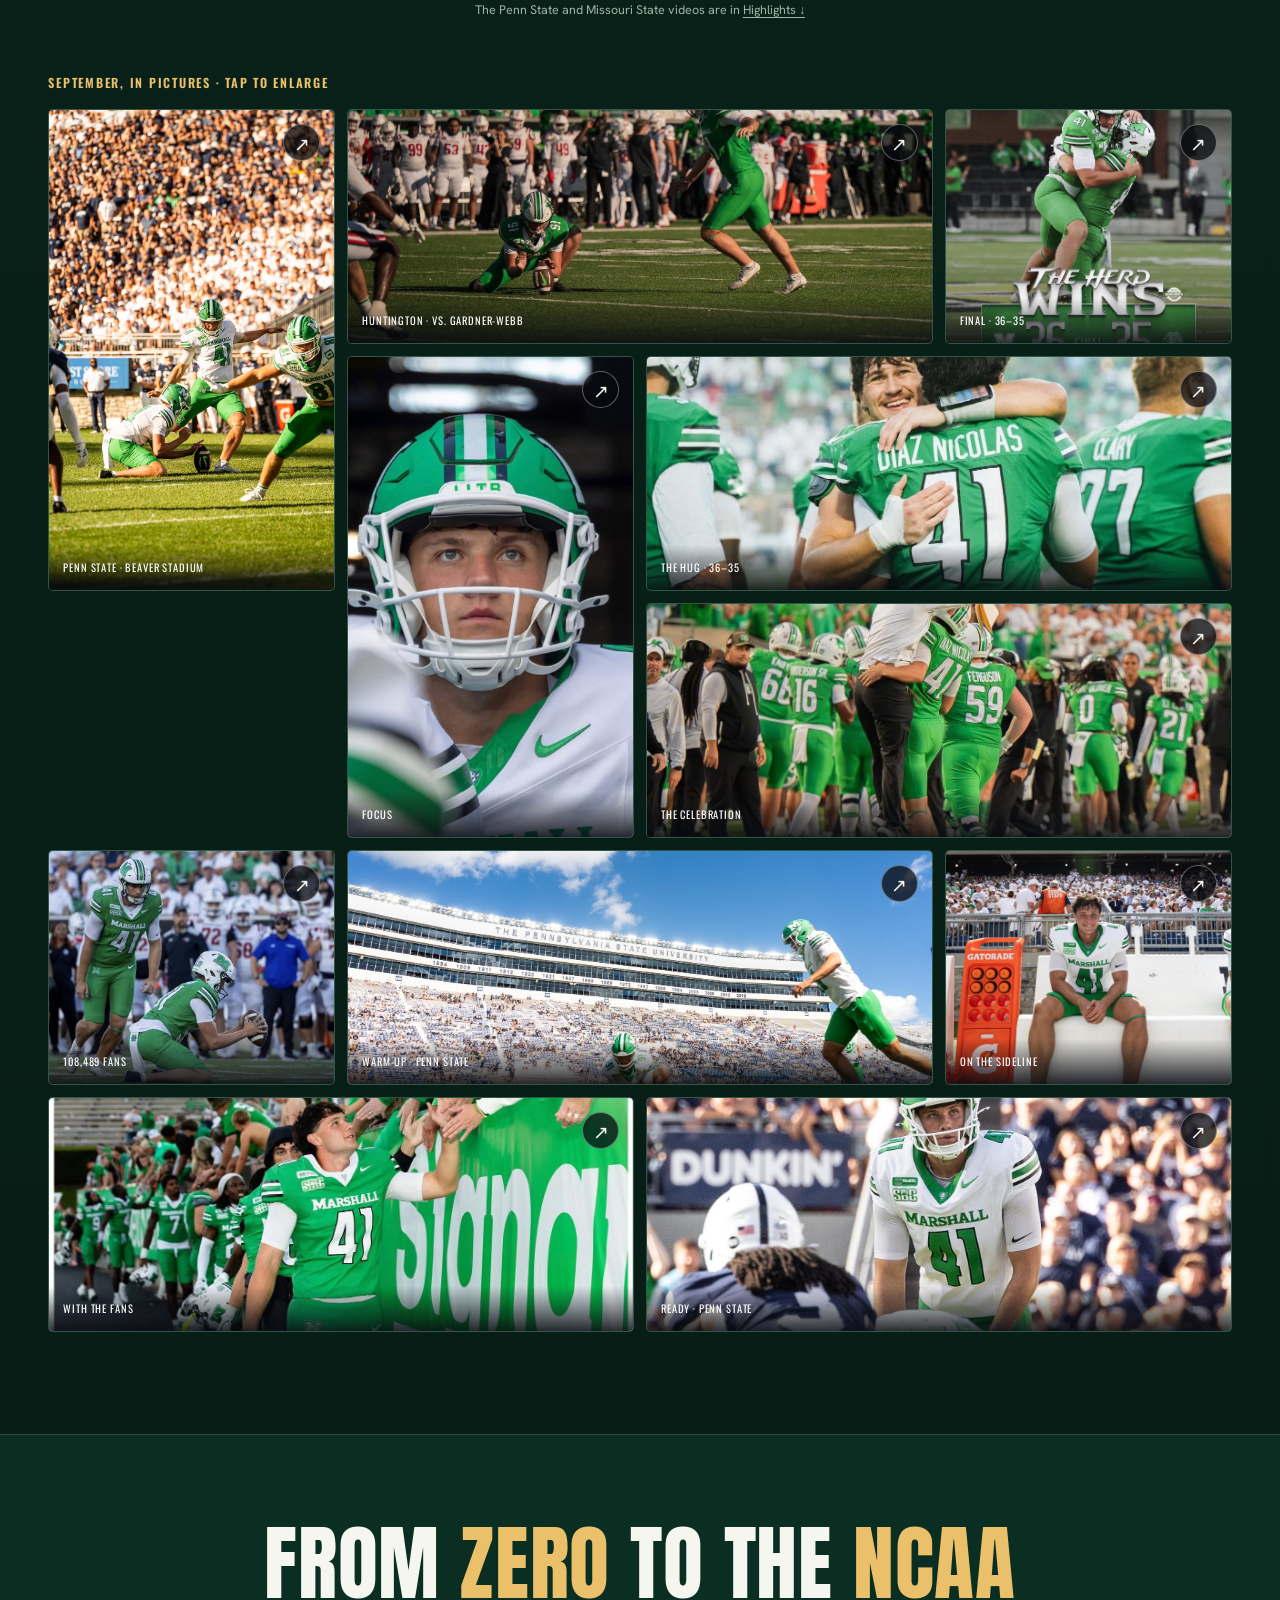
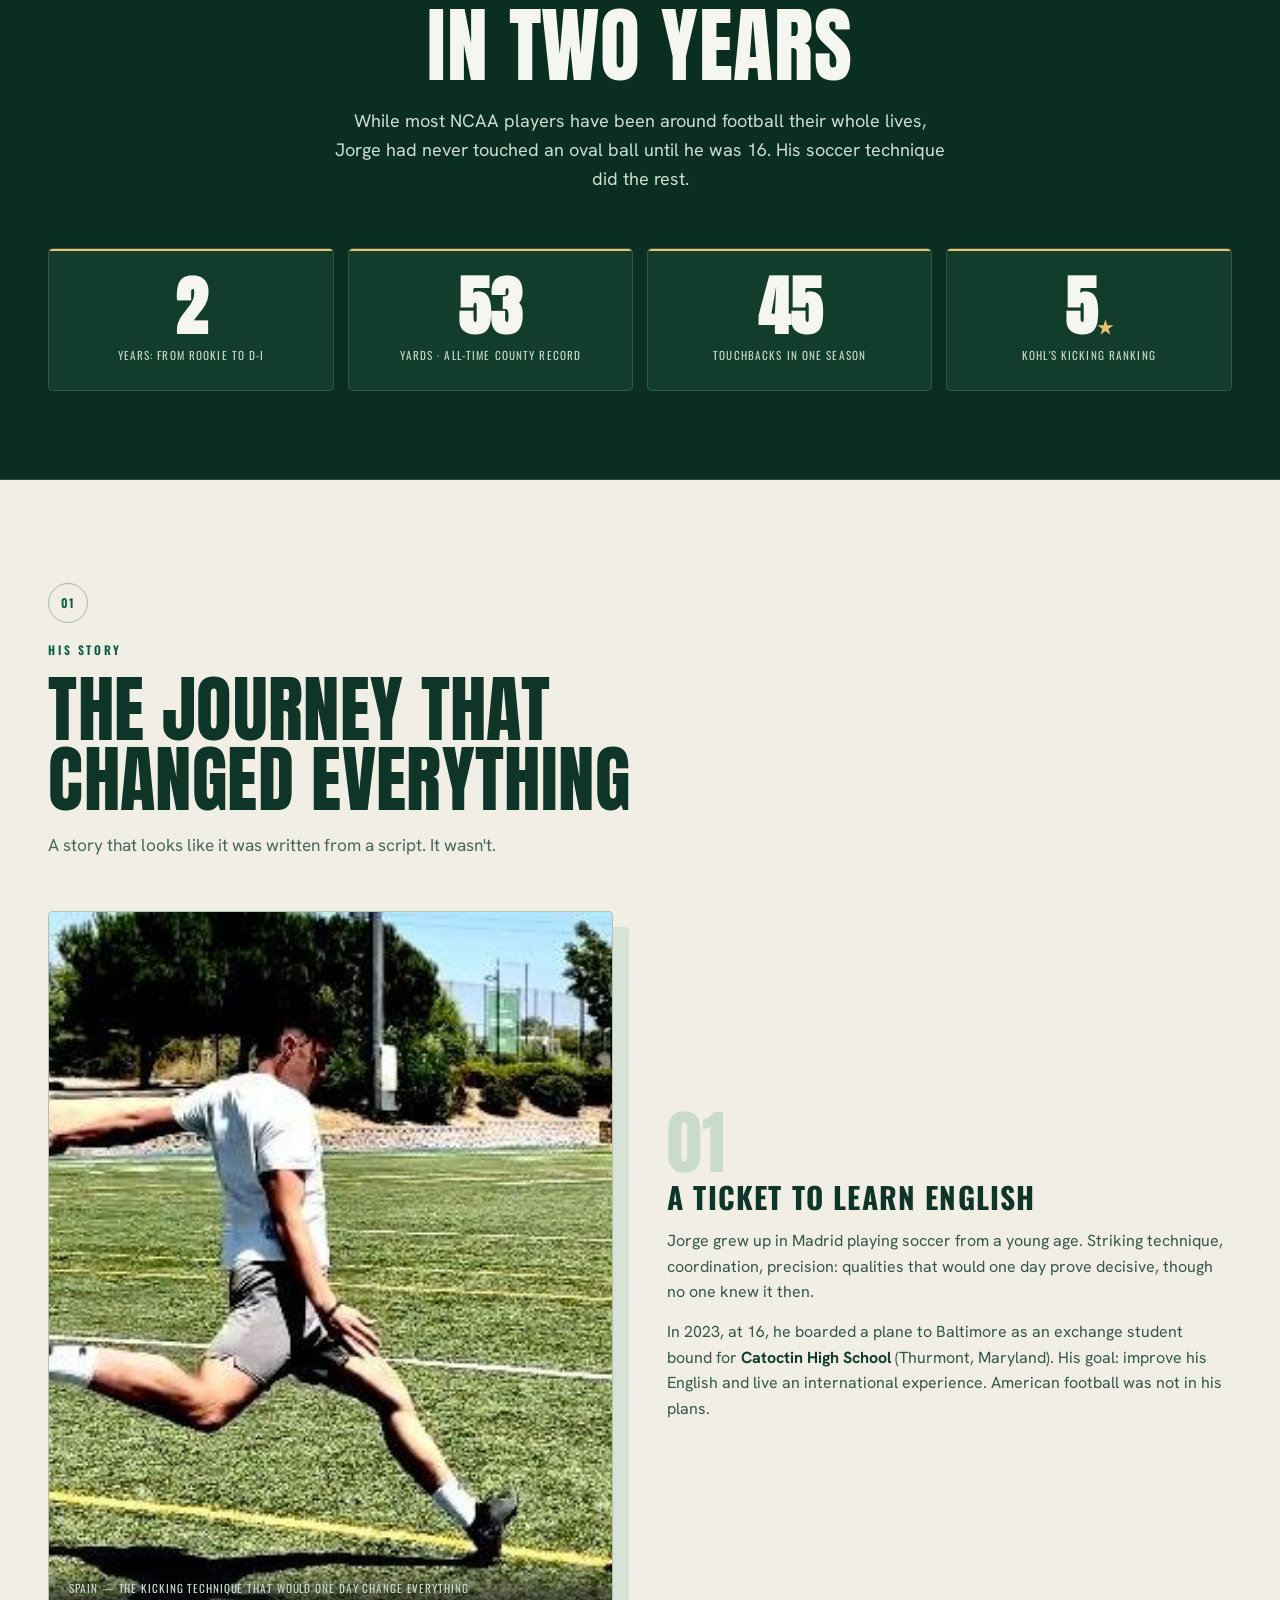
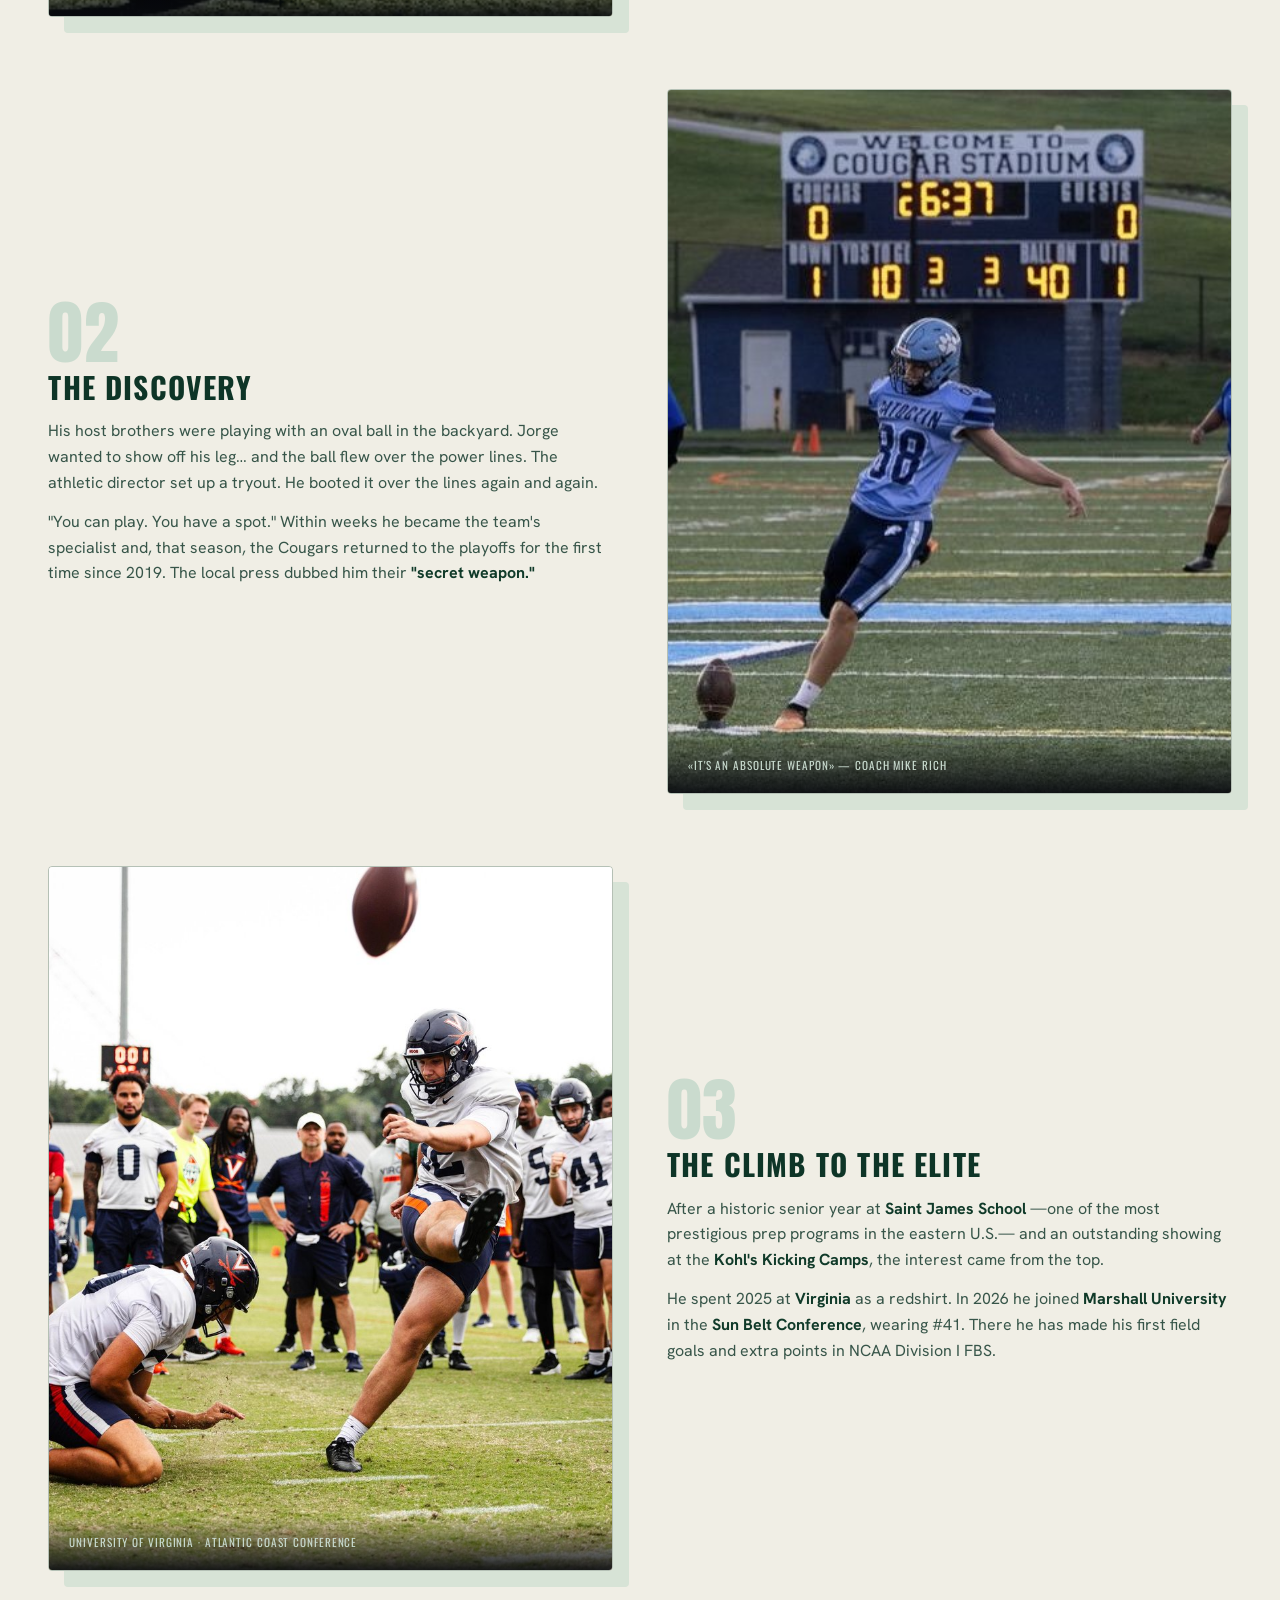
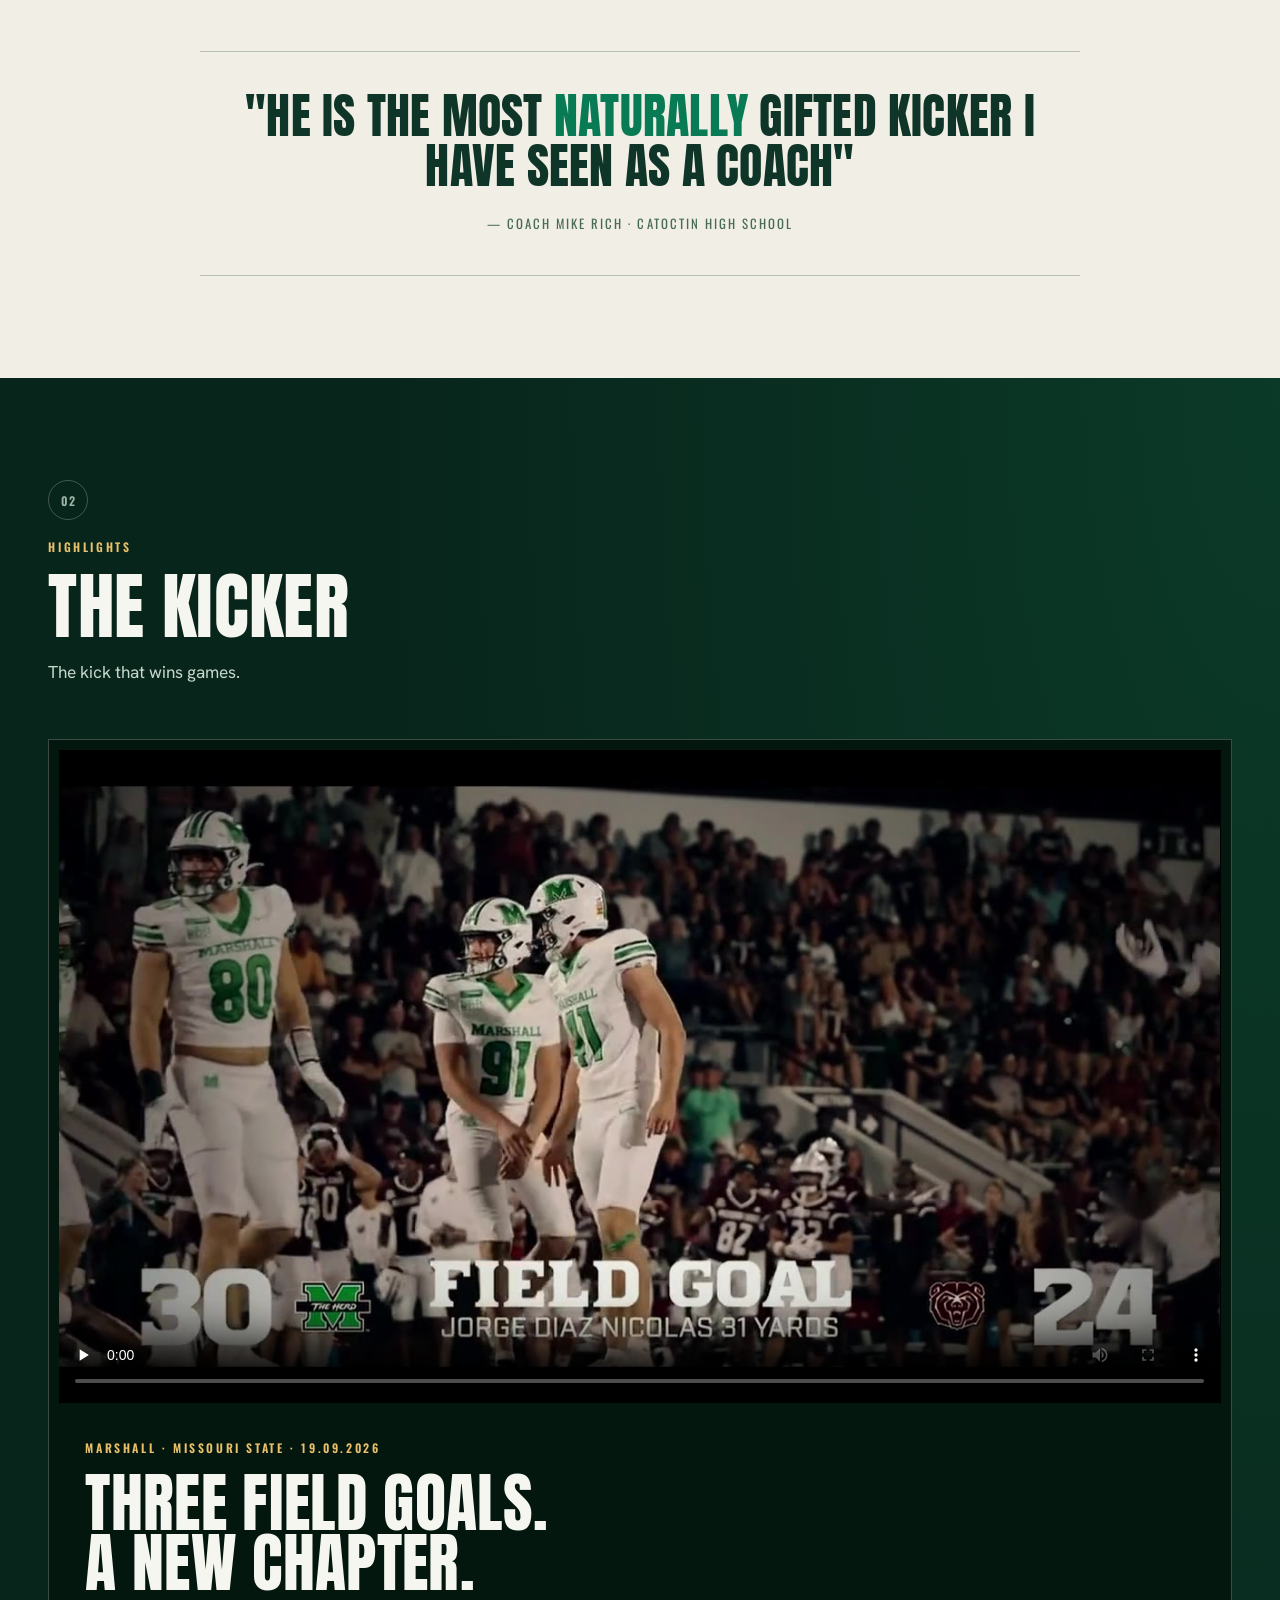
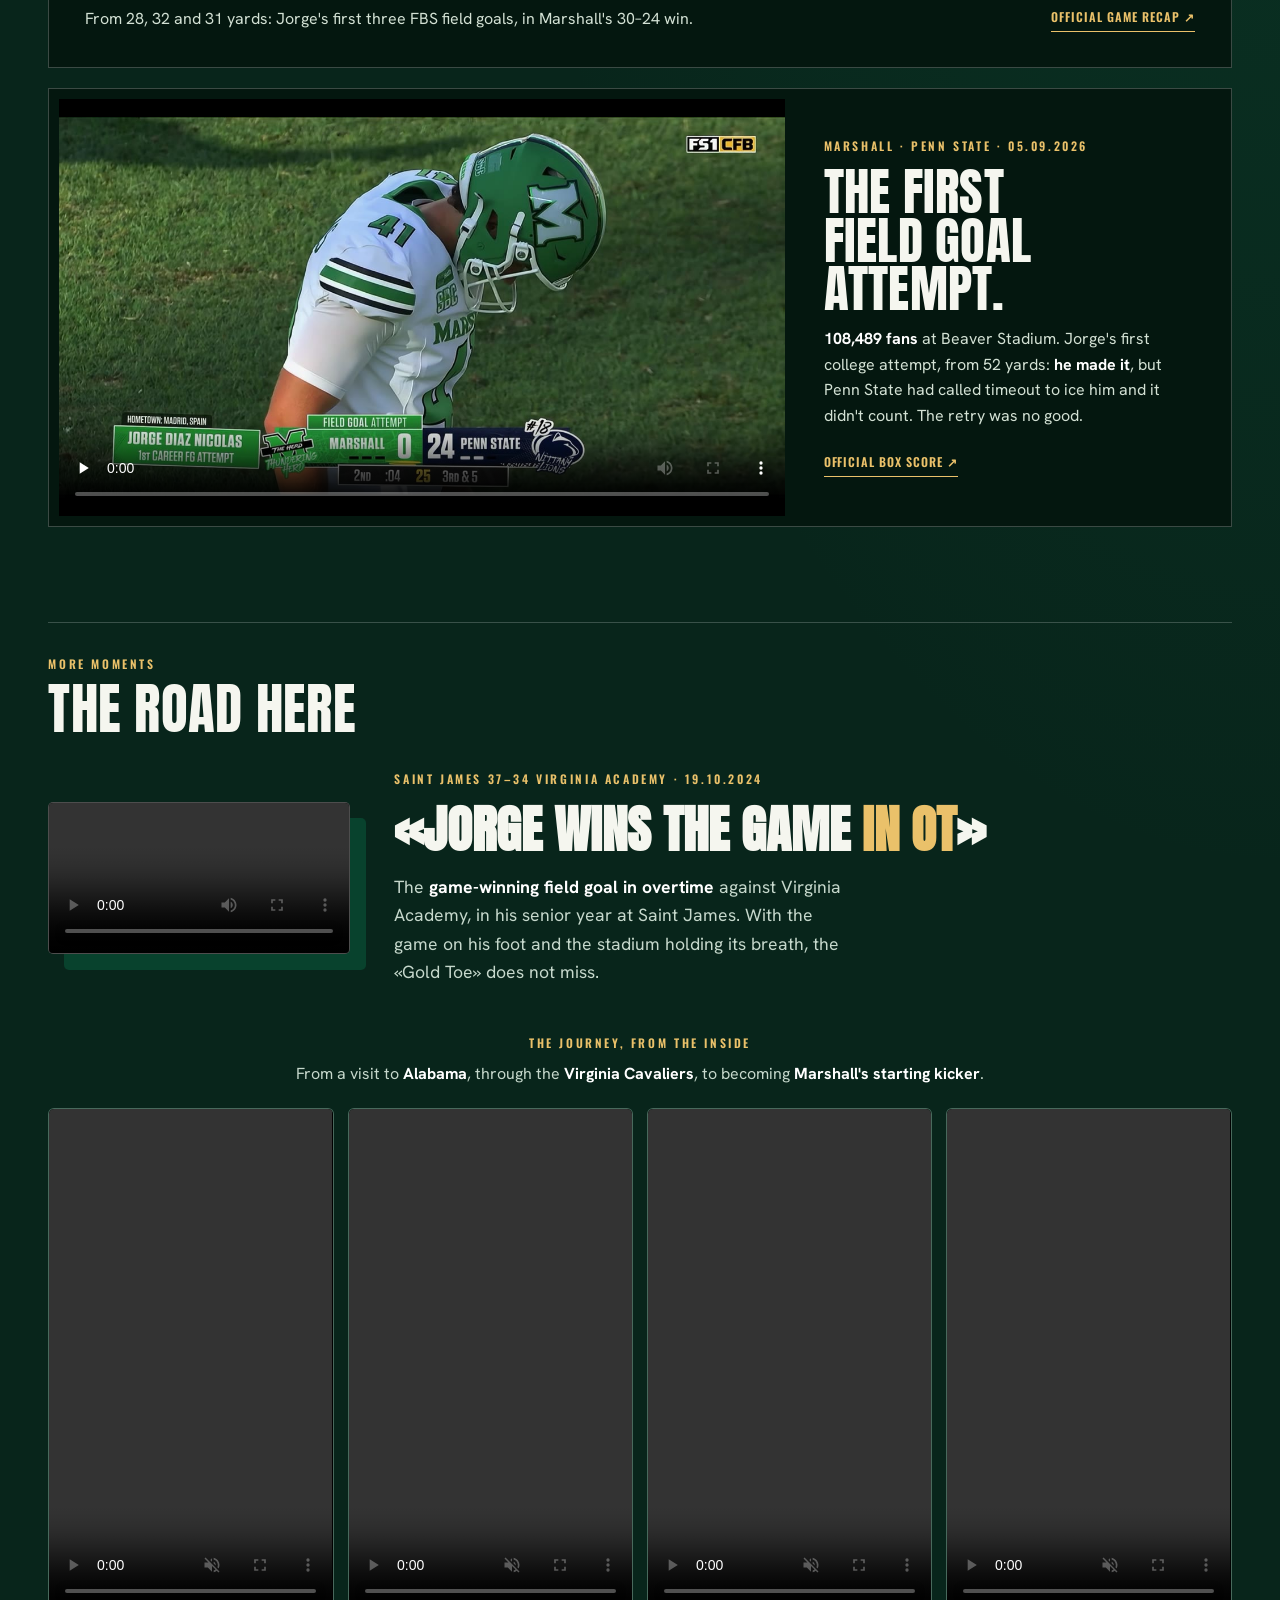
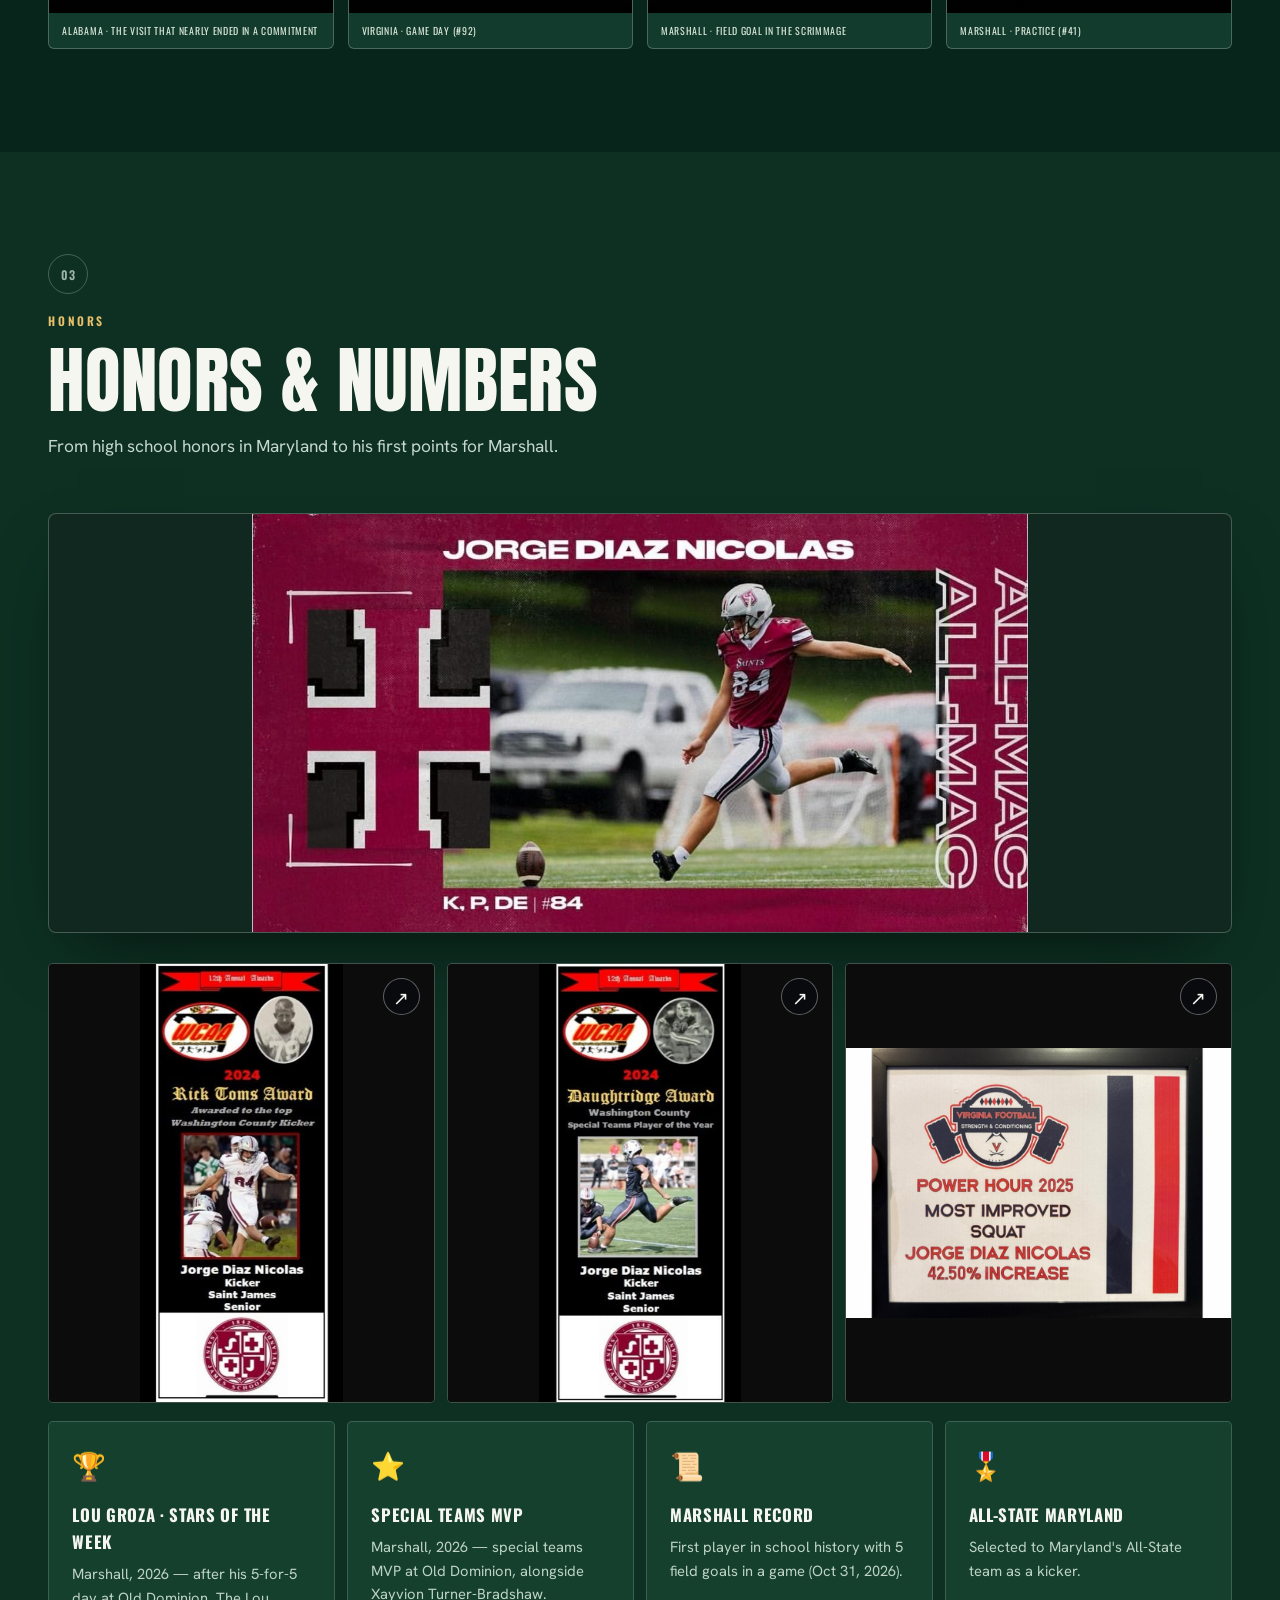
==== commit ad63c8b9: "Temporada: vídeo del FG de 54 yd ante App State (reel de Tailgate Pros, inserción oficial de Instagr" ====
--- a/index.html
+++ b/index.html
@@ -617,6 +617,13 @@
     </div>
     <p class="next-game rv"><span class="l-es">Próximo partido: <b>Marshall vs. Georgia State</b> · Senior Day · sábado 21 de noviembre, 16:00 en Huntington (Virginia Occidental), en ESPN+ (<b>22:00 en España</b>).</span><span class="l-en">Next game: <b>Marshall vs. Georgia State</b> · Senior Day · Saturday, November 21, 4 p.m. ET in Huntington, W.Va., on ESPN+.</span></p>
 
+    <div class="sub-h rv"><span class="l-es">App State · el field goal de 54 yardas, desde la grada · vídeo de Tailgate Pros 🔊</span><span class="l-en">App State · the 54-yard field goal, from the stands · video by Tailgate Pros 🔊</span></div>
+    <div class="ig-embed rv">
+      <blockquote class="instagram-media" data-instgrm-permalink="https://www.instagram.com/reel/DfxW7VIyowq/?utm_source=ig_embed&amp;utm_campaign=loading" data-instgrm-version="14" style="background:#FFF;border:0;border-radius:14px;box-shadow:0 0 1px 0 rgba(0,0,0,0.5),0 1px 10px 0 rgba(0,0,0,0.15);margin:0 auto;max-width:400px;min-width:300px;padding:0;width:99.375%">
+        <a href="https://www.instagram.com/reel/DfxW7VIyowq/" target="_blank" rel="noopener" style="display:block;padding:24px;color:#111;font-family:sans-serif;text-align:center">Ver el field goal de 54 yardas en Instagram →</a>
+      </blockquote>
+    </div>
+
     <div class="sub-h rv"><span class="l-es">Gardner-Webb · el field goal ganador, con repeticiones · activa el sonido 🔊</span><span class="l-en">Gardner-Webb · the game-winner, with replays · sound on 🔊</span></div>
     <div class="game-screen gw-hype rv"><video controls playsinline preload="none" poster="assets/poster-gw-jorge.jpg"><source src="assets/gw-jorge.mp4" type="video/mp4"></video></div>
 
@@ -1034,7 +1041,7 @@
   <div class="wrap"><p class="discreet"><span class="l-es">Web de marca personal con fines informativos y promocionales. Imágenes y datos cedidos por la familia. Prensa: The Frederick News-Post, DAZN, Cumberland Times-News, 247Sports, WV MetroNews, Marshall Athletics. Estadísticas 2026: datos oficiales de Marshall a 14-nov-2026.</span><span class="l-en">Personal-brand site for informational and promotional purposes. Images and data provided by the family. Press: The Frederick News-Post, DAZN, Cumberland Times-News, 247Sports, WV MetroNews, Marshall Athletics. 2026 stats: official Marshall figures as of Nov 14, 2026.</span></p></div>
 </footer>
 
-<script async src="//www.instagram.com/embed.js"></script>
+<script async src="https://www.instagram.com/embed.js"></script>
 <script>
 const hdr=document.getElementById('hdr');
 addEventListener('scroll',()=>hdr.classList.toggle('scrolled',scrollY>40));
